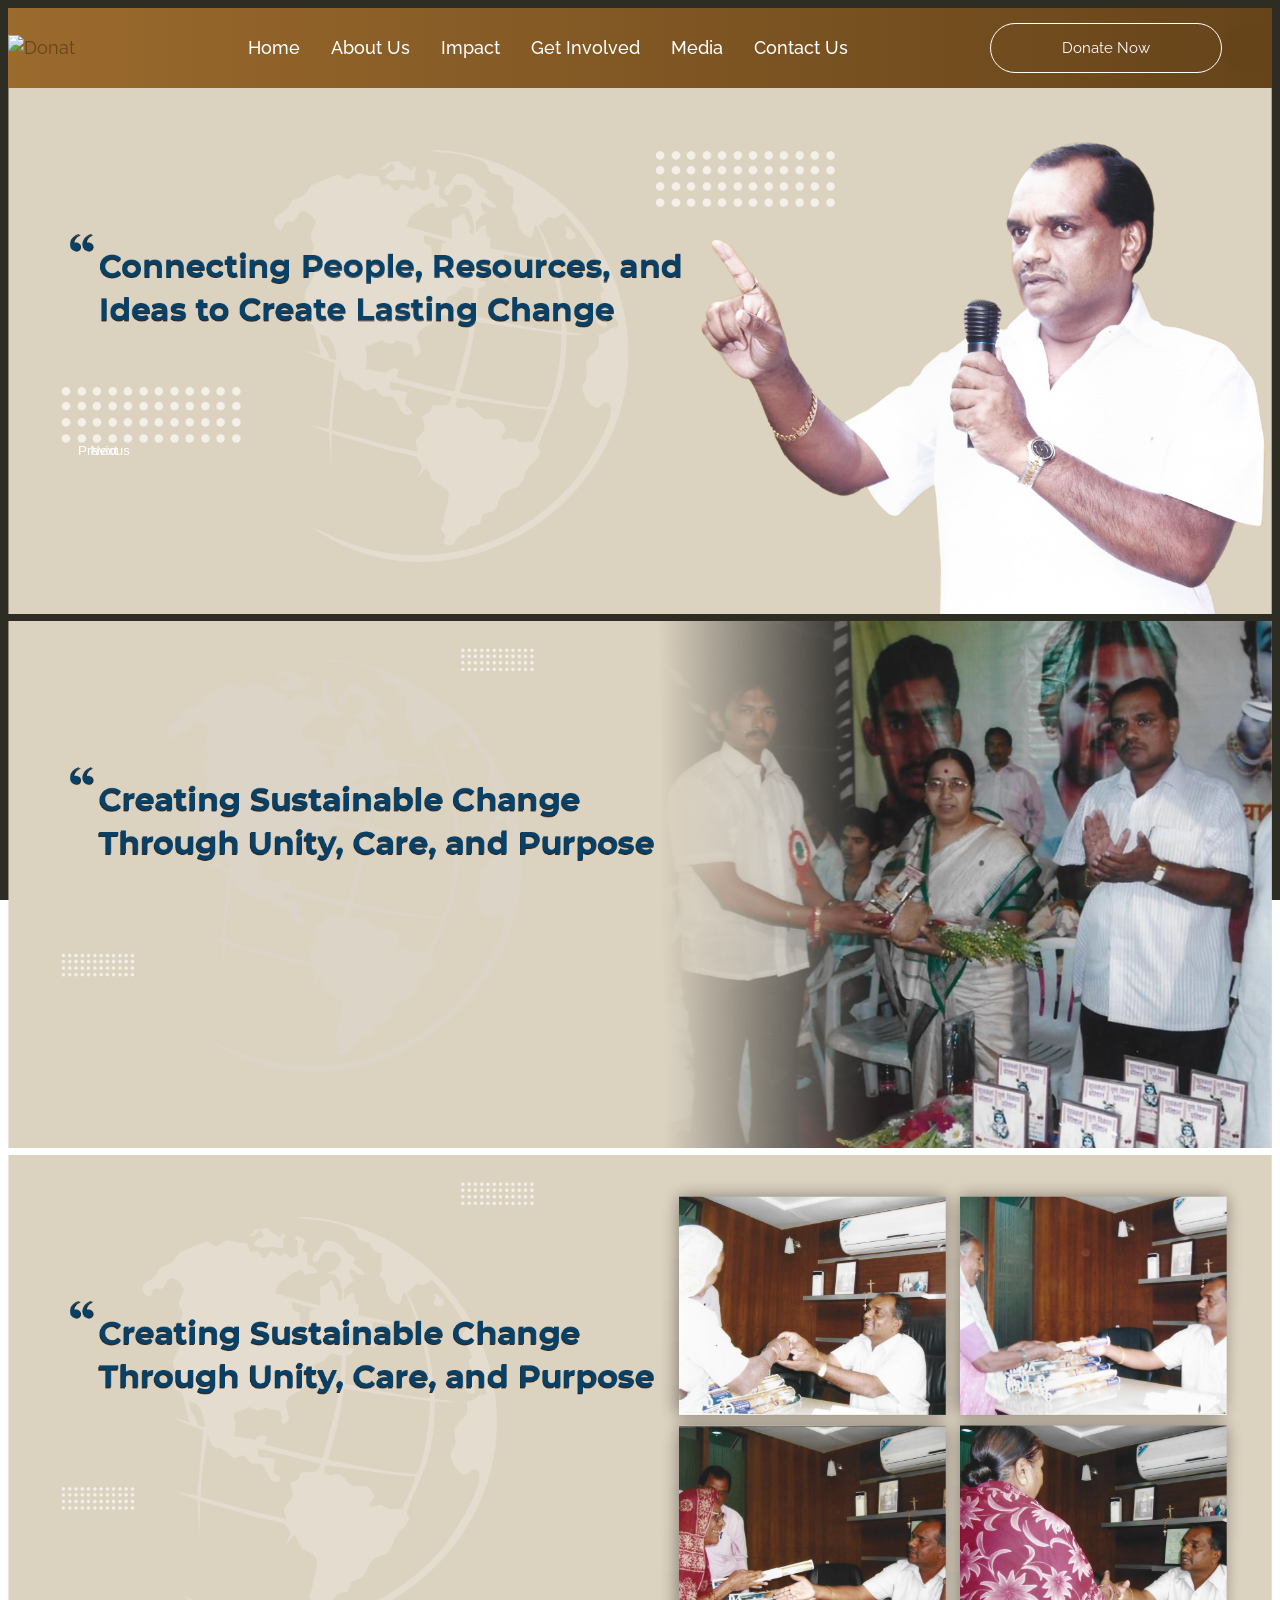
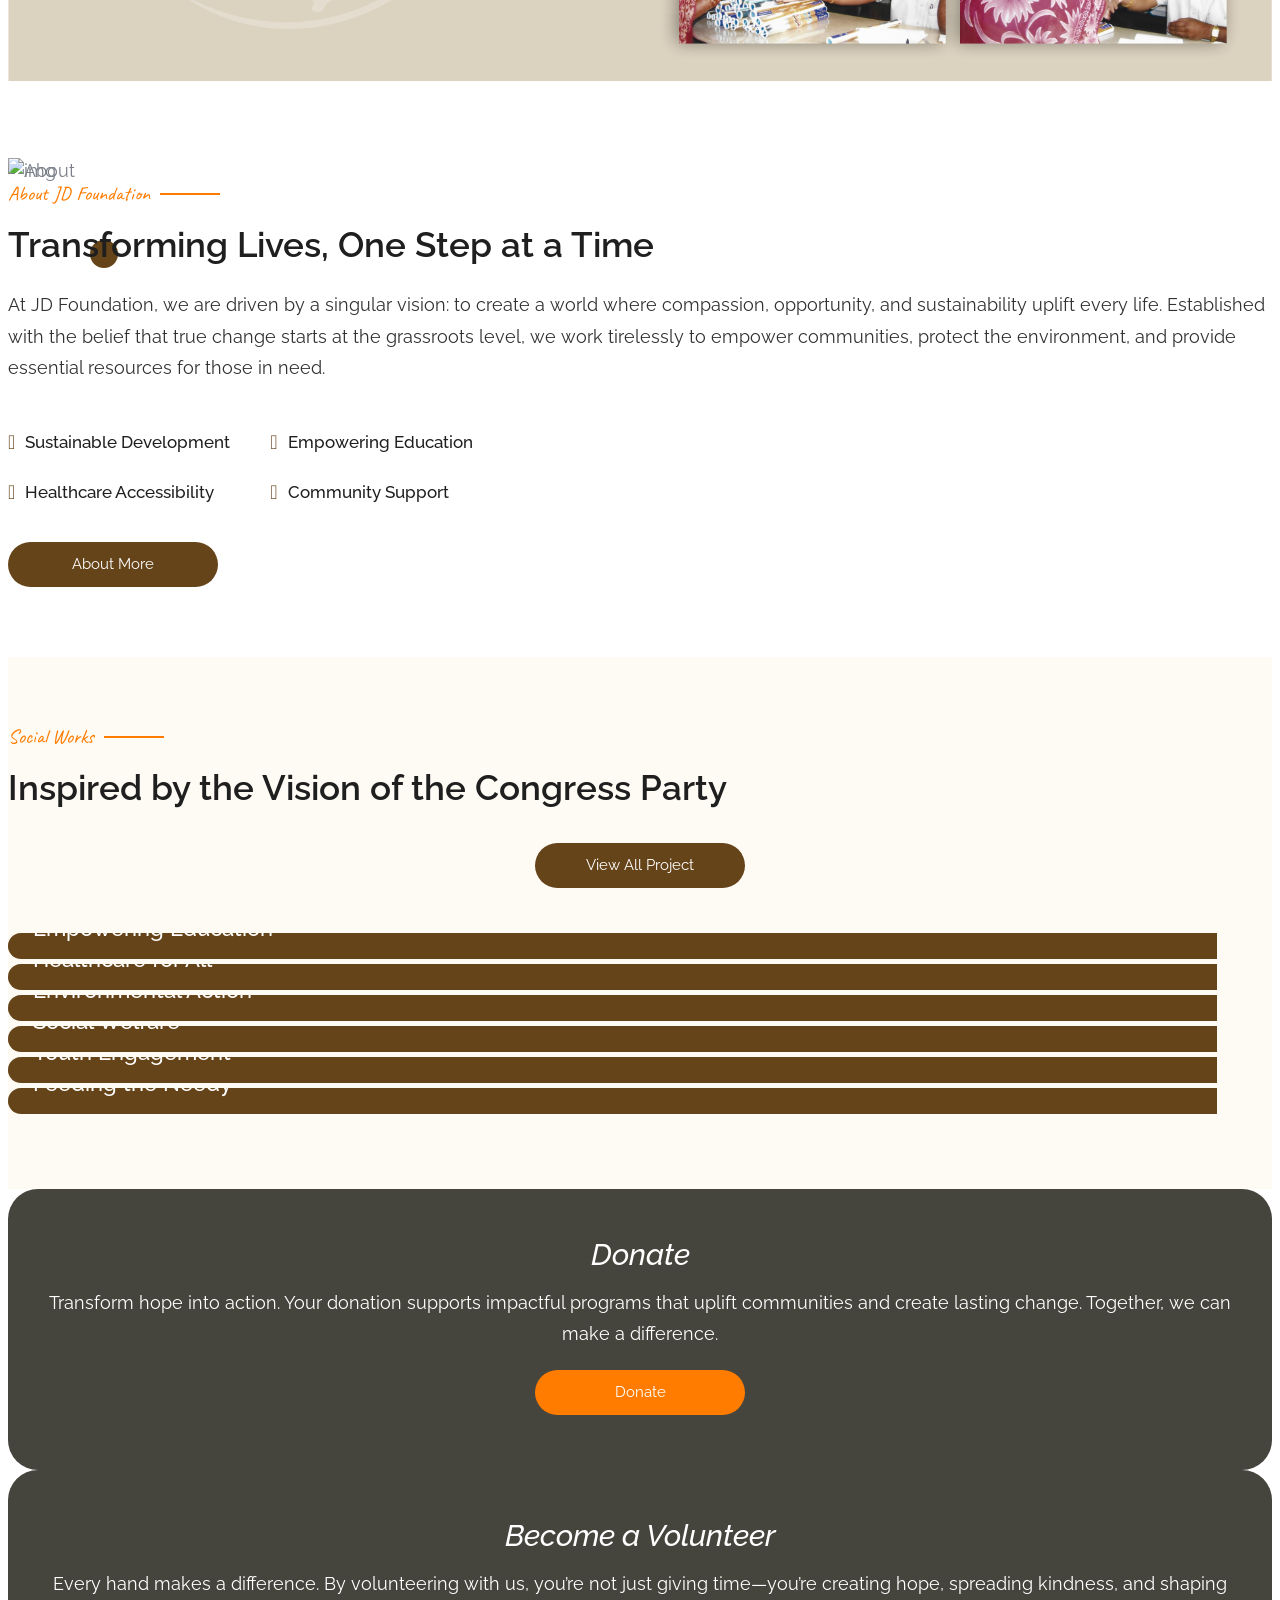
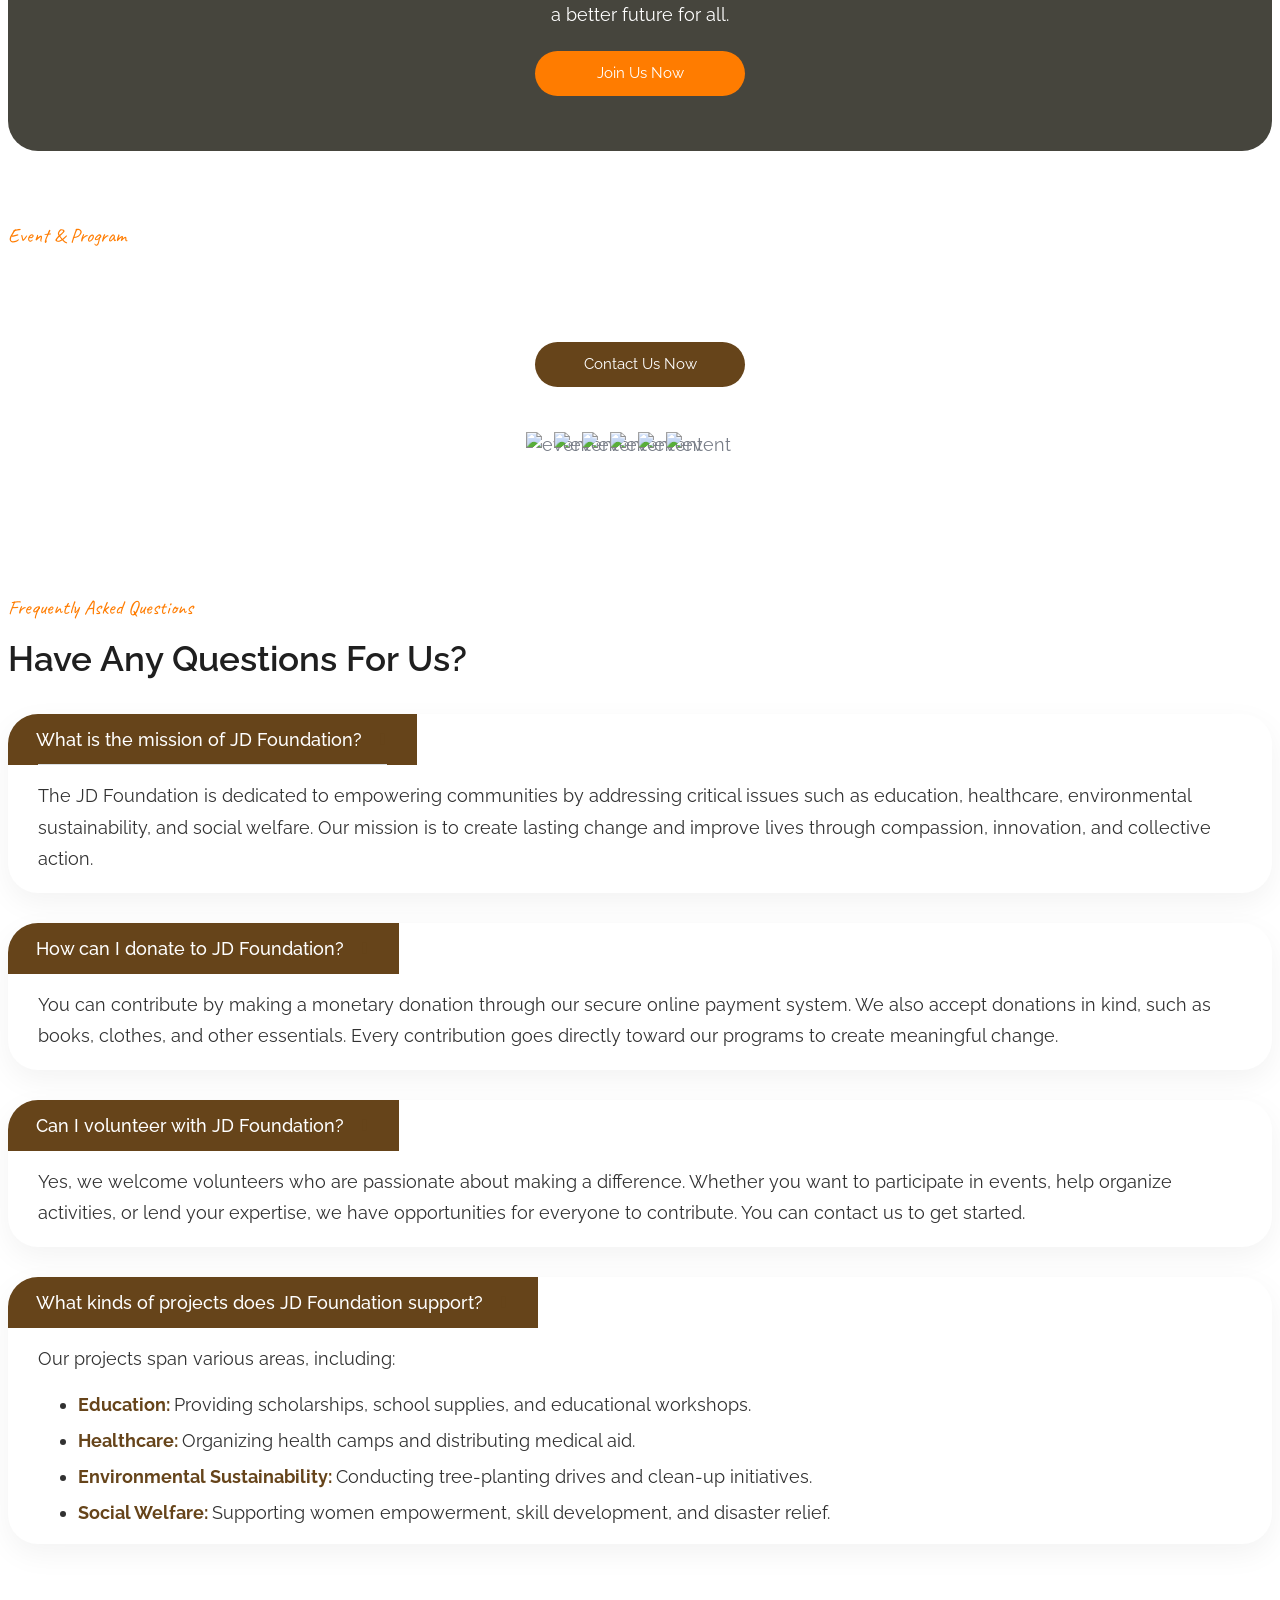
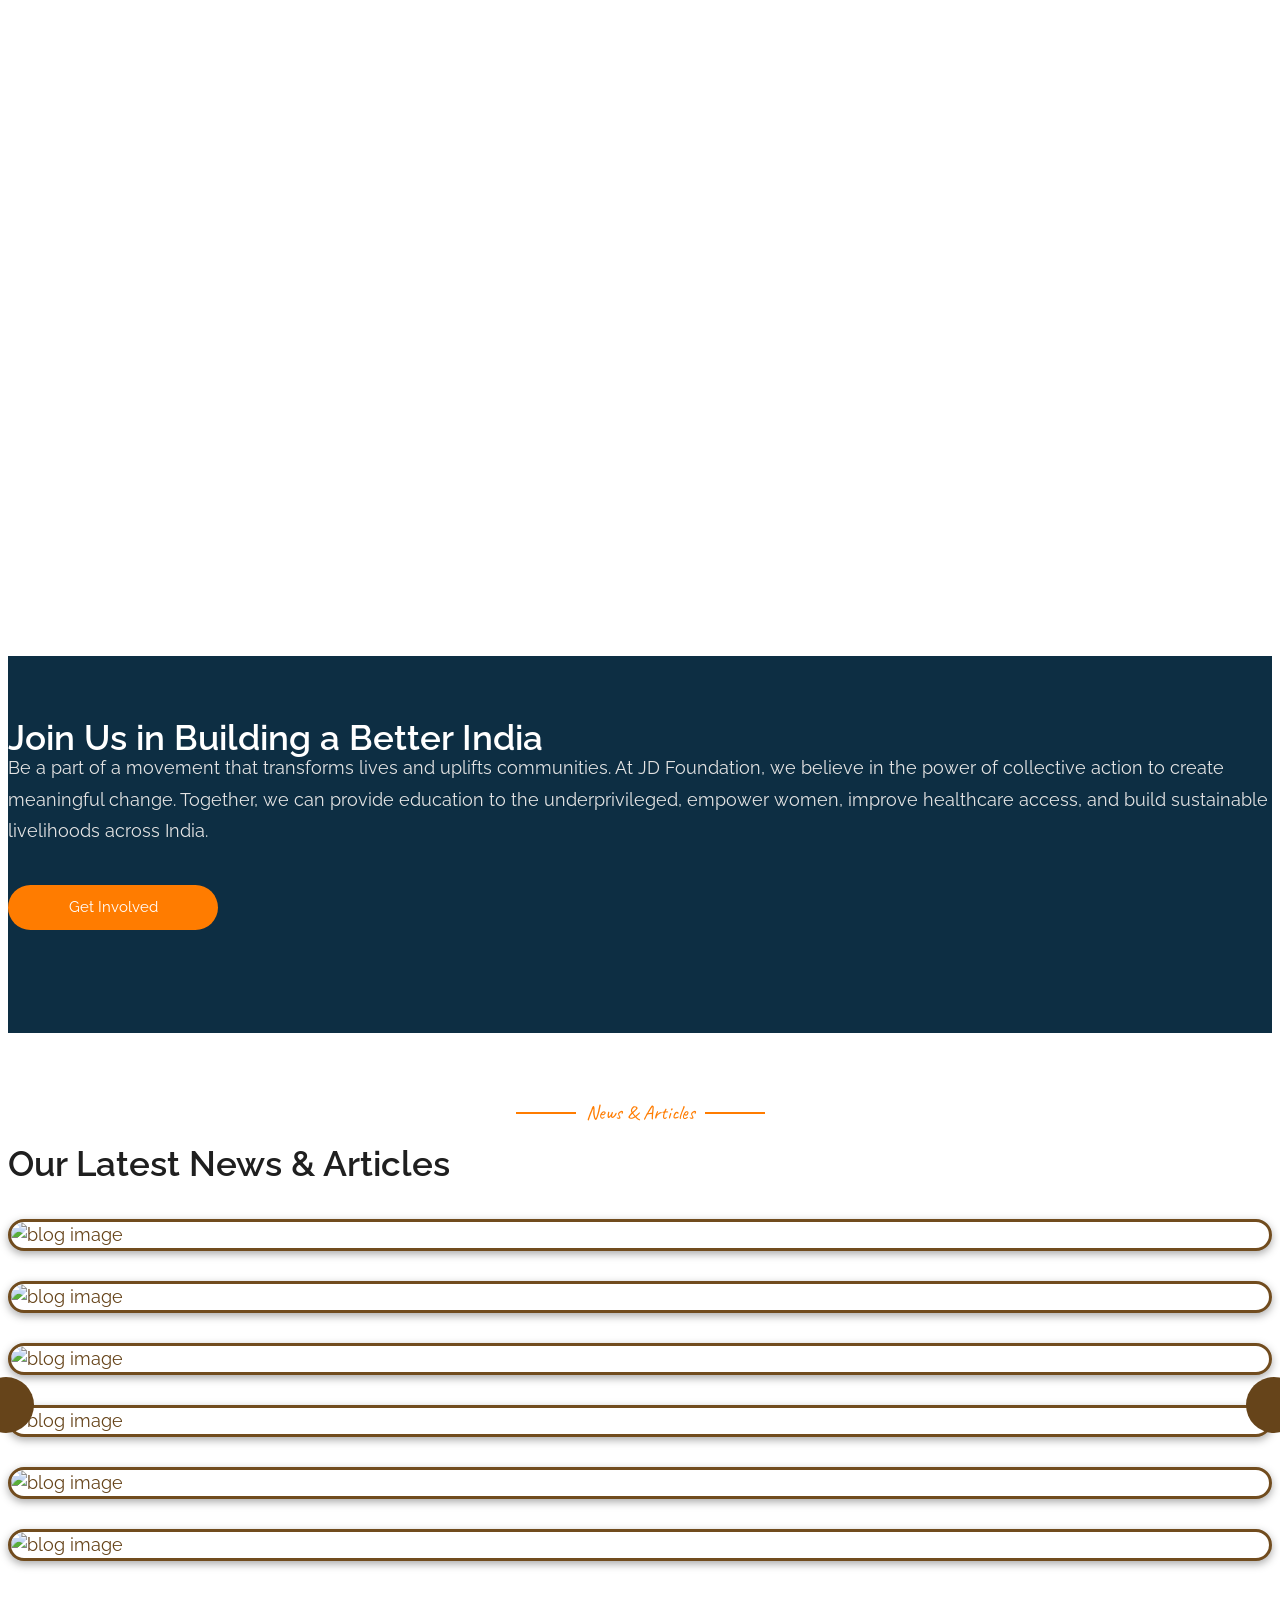
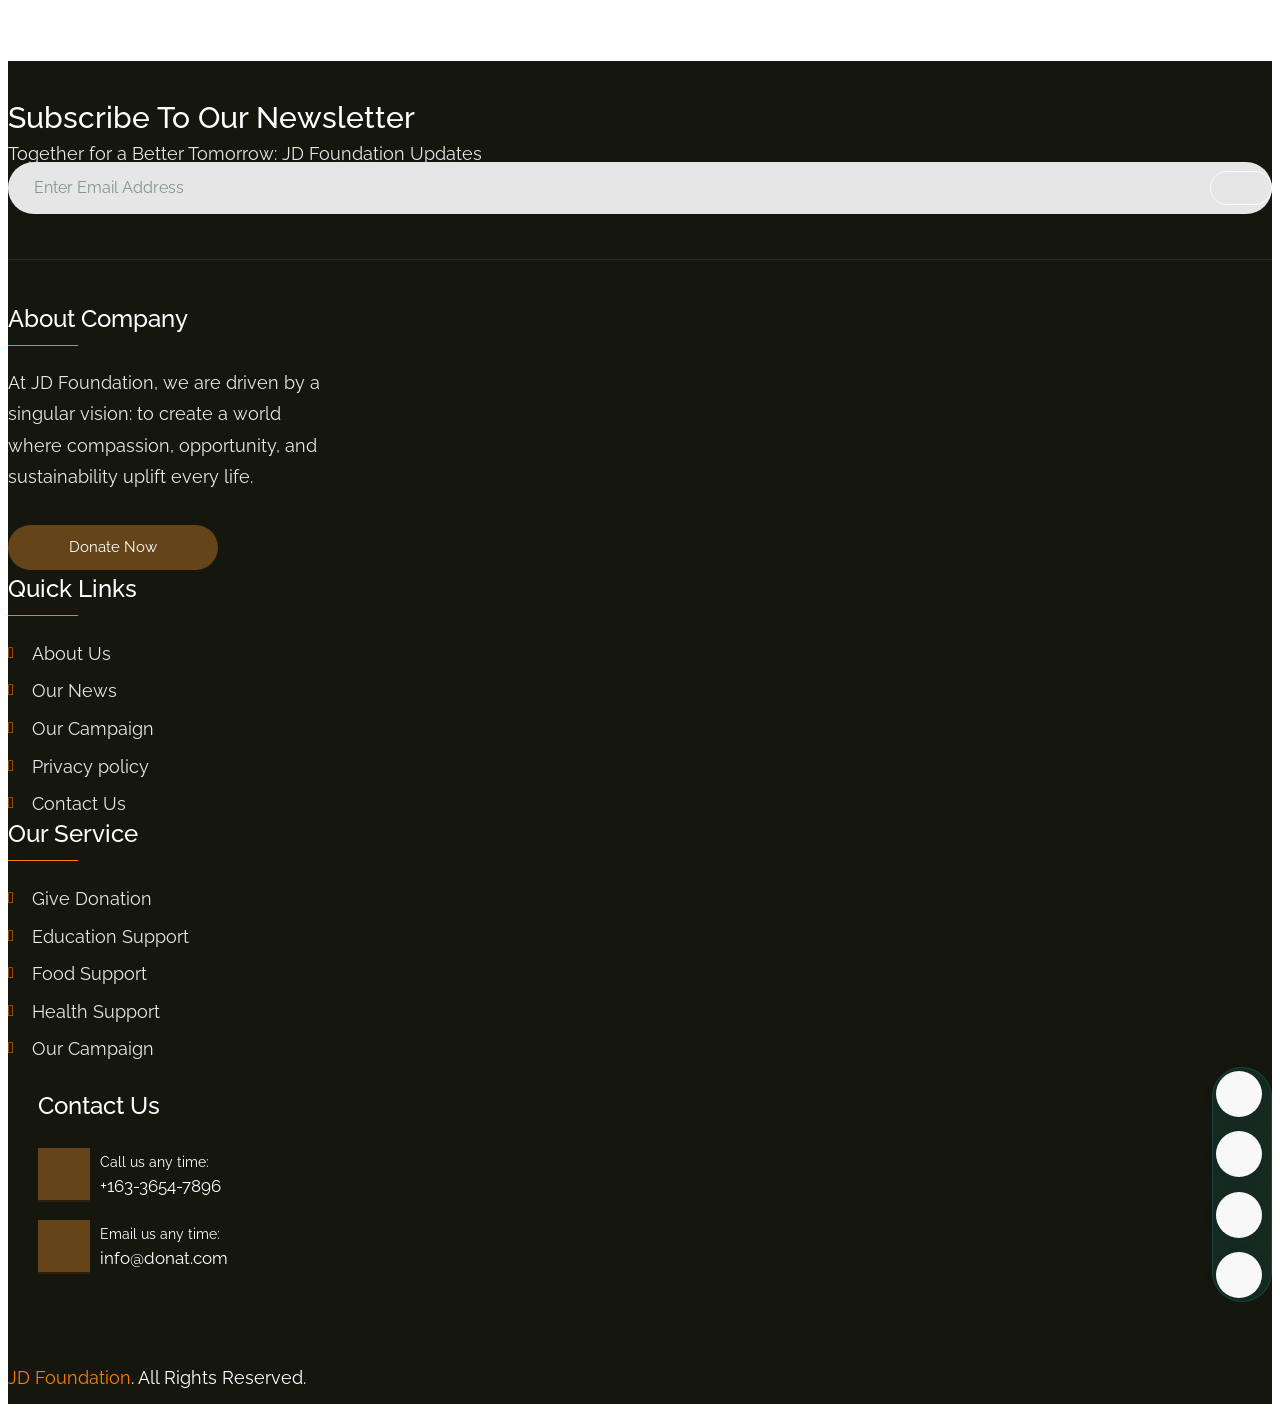
==== index.html @ 73e2aff0 "Add files via upload" ====
<!doctype html>
<html class="no-js" lang="zxx" dir="ltr">



<head>
    <meta name="google-site-verification" content="dNfcbdU3iuW1TZr_tULfPBhedZXTpeeLoDKEJ6lap-I" />
    <meta charset="utf-8">
    <meta http-equiv="X-UA-Compatible" content="IE=edge,chrome=1" />
    <meta name="format-detection" content="telephone=no" />
    <meta http-equiv='cache-control' content='no-cache' />
    <meta http-equiv='expires' content='0' />
    <meta http-equiv='pragma' content='no-cache' />

    <meta name="viewport" content="width=device-width, initial-scale=1" />

    <!--Page Specific Metadata-->
    <title>JD Foundation </title>
    <meta name="referrer" content="no-referrer-when-downgrade" />
    <meta name="description" content="" />
    <meta name="keywords" content="" />
    <meta name="robots" content="all" />
    <meta name="googlebot" content="index, follow, max-snippet:-1, max-image-preview:large, max-video-preview:-1" />
    <meta name="bingbot" content="index, follow, max-snippet:-1, max-image-preview:large, max-video-preview:-1" />
    <meta property="article:published_time" content="" />
    <meta property="article:modified_time" content=" " />
    <link rel="canonical" href="#" />

    <!--Open Graph Metadata-->
    <meta property="og:type" content="website" />
    <meta property="og:title" content="" />
    <meta property="og:description" content="" />
    <meta property="og:image" content="" />
    <meta property="og:site_name" content="" />
    <meta property="og:url" content="" />
    <meta property="article:publisher" content="" />
    <meta property="article:published_time" content="" />

    <!--Twitter Card Metadata-->
    <meta name="twitter:card" content="summary_large_image" />
    <meta name="twitter:url" content="" />
    <meta name="twitter:title" content="" />
    <meta name="twitter:description" content="" />
    <meta name="twitter:image:src" content="https://#" />
    <meta name="twitter:site" content="@#" />
    <meta name="twitter:creator" content="@#">

    <!-- Favicons - Place favicon.ico in the root directory -->
    <link rel="apple-touch-icon" sizes="57x57" href="assets/img/favicons/apple-icon-57x57.png">
    <link rel="apple-touch-icon" sizes="60x60" href="assets/img/favicons/apple-icon-60x60.png">
    <link rel="apple-touch-icon" sizes="72x72" href="assets/img/favicons/apple-icon-72x72.png">
    <link rel="apple-touch-icon" sizes="76x76" href="assets/img/favicons/apple-icon-76x76.png">
    <link rel="apple-touch-icon" sizes="114x114" href="assets/img/favicons/apple-icon-114x114.png">
    <link rel="apple-touch-icon" sizes="120x120" href="assets/img/favicons/apple-icon-120x120.png">
    <link rel="apple-touch-icon" sizes="144x144" href="assets/img/favicons/apple-icon-144x144.png">
    <link rel="apple-touch-icon" sizes="152x152" href="assets/img/favicons/apple-icon-152x152.png">
    <link rel="apple-touch-icon" sizes="180x180" href="assets/img/favicons/apple-icon-180x180.png">
    <link rel="icon" type="image/png" sizes="192x192" href="assets/img/favicons/android-icon-192x192.png">
    <link rel="icon" type="image/png" sizes="32x32" href="assets/img/favicons/favicon-32x32.png">
    <link rel="icon" type="image/png" sizes="96x96" href="assets/img/favicons/favicon-96x96.png">
    <link rel="icon" type="image/png" sizes="16x16" href="assets/img/favicons/favicon-16x16.png">
    <link rel="manifest" href="assets/img/favicons/manifest.json">
    <meta name="msapplication-TileColor" content="#ffffff">
    <meta name="msapplication-TileImage" content="assets/img/favicons/ms-icon-144x144.png">
    <meta name="theme-color" content="#ffffff">

    <!--==============================
	  Google Fonts
	============================== -->
    <link rel="preconnect" href="https://fonts.googleapis.com/">
    <link rel="preconnect" href="https://fonts.gstatic.com/" crossorigin>
    <link
        href="https://fonts.googleapis.com/css2?family=Caveat:wght@400..700&amp;family=Nunito+Sans:ital,opsz,wght@0,6..12,200..1000;1,6..12,200..1000&amp;family=Nunito:ital,wght@0,200..1000;1,200..1000&amp;display=swap"
        rel="stylesheet">

    <!--==============================
	    All CSS File
	============================== -->
    <!-- Bootstrap -->
    <link rel="stylesheet" href="assets/css/bootstrap.min.css">
    <!-- Fontawesome Icon -->
    <link rel="stylesheet" href="assets/css/fontawesome.min.css">
    <!-- Magnific Popup -->
    <link rel="stylesheet" href="assets/css/magnific-popup.min.css">
    <!-- Swiper Js -->
    <link rel="stylesheet" href="assets/css/swiper-bundle.min.css">
    <!-- Theme Custom CSS -->
    <link rel="stylesheet" href="assets/css/style.css">

</head>

<body data-bg-src="assets/img/bg/conbg.png">

    <!--[if lte IE 9]>
    	<p class="browserupgrade">You are using an <strong>outdated</strong> browser. Please <a href="https://browsehappy.com/">upgrade your browser</a> to improve your experience and security.</p>
  	<![endif]-->


    <!--********************************
   		Code Start From Here 
	******************************** -->

    <!--==============================
     Preloader
  ==============================-->

    <div class="sidemenu-wrapper sidemenu-cart ">
        <div class="sidemenu-content">
            <button class="closeButton sideMenuCls"><i class="far fa-times"></i></button>
            <div class="widget woocommerce widget_shopping_cart">
                <h3 class="widget_title">Shopping cart</h3>
                <div class="widget_shopping_cart_content">
                    <ul class="woocommerce-mini-cart cart_list product_list_widget ">
                        <li class="woocommerce-mini-cart-item mini_cart_item">
                            <a href="#" class="remove remove_from_cart_button"><i class="far fa-times"></i></a>
                            <a href="#"><img src="assets/img/product/product_thumb_1_1.png" alt="Cart Image">Books</a>
                            <span class="quantity">1 ×
                                <span class="woocommerce-Price-amount amount">
                                    <span class="woocommerce-Price-currencySymbol">$</span>940.00</span>
                            </span>
                        </li>
                        <li class="woocommerce-mini-cart-item mini_cart_item">
                            <a href="#" class="remove remove_from_cart_button"><i class="far fa-times"></i></a>
                            <a href="#"><img src="assets/img/product/product_thumb_1_2.png"
                                    alt="Cart Image">Medicine</a>
                            <span class="quantity">1 ×
                                <span class="woocommerce-Price-amount amount">
                                    <span class="woocommerce-Price-currencySymbol">$</span>899.00</span>
                            </span>
                        </li>
                        <li class="woocommerce-mini-cart-item mini_cart_item">
                            <a href="#" class="remove remove_from_cart_button"><i class="far fa-times"></i></a>
                            <a href="#"><img src="assets/img/product/product_thumb_1_3.png" alt="Cart Image">Dress</a>
                            <span class="quantity">1 ×
                                <span class="woocommerce-Price-amount amount">
                                    <span class="woocommerce-Price-currencySymbol">$</span>756.00</span>
                            </span>
                        </li>
                        <li class="woocommerce-mini-cart-item mini_cart_item">
                            <a href="#" class="remove remove_from_cart_button"><i class="far fa-times"></i></a>
                            <a href="#"><img src="assets/img/product/product_thumb_1_4.png" alt="Cart Image">Chair</a>
                            <span class="quantity">1 ×
                                <span class="woocommerce-Price-amount amount">
                                    <span class="woocommerce-Price-currencySymbol">$</span>723.00</span>
                            </span>
                        </li>
                        <li class="woocommerce-mini-cart-item mini_cart_item">
                            <a href="#" class="remove remove_from_cart_button"><i class="far fa-times"></i></a>
                            <a href="#"><img src="assets/img/product/product_thumb_1_5.png" alt="Cart Image">Cloths</a>
                            <span class="quantity">1 ×
                                <span class="woocommerce-Price-amount amount">
                                    <span class="woocommerce-Price-currencySymbol">$</span>1080.00</span>
                            </span>
                        </li>
                    </ul>
                    <p class="woocommerce-mini-cart__total total">
                        <strong>Subtotal:</strong>
                        <span class="woocommerce-Price-amount amount">
                            <span class="woocommerce-Price-currencySymbol">$</span>4398.00</span>
                    </p>
                    <p class="woocommerce-mini-cart__buttons buttons">
                        <a href="cart.html" class="th-btn wc-forward">View cart</a>
                        <a href="checkout.html" class="th-btn checkout wc-forward">Checkout</a>
                    </p>
                </div>
            </div>
        </div>
    </div>
    <div class="popup-search-box d-none d-lg-block">
        <button class="searchClose"><i class="far fa-times"></i></button>
        <form action="#">
            <input type="text" placeholder="What are you looking for?">
            <button type="submit"><i class="fal fa-search"></i></button>
        </form>
    </div><!--==============================
    Mobile Menu
  ============================== -->
    <div class="th-menu-wrapper">
        <div class="th-menu-area">
            <button class="th-menu-toggle"><i class="fal fa-times"></i></button>
            <div class="mobile-logo">
                <a href="index.html"><img src="assets/img/logo.png" alt="Donat"></a>
            </div>
            <div class="th-mobile-menu">
                <ul>
                    <li>
                        <a href="index.html">Home</a>

                    </li>
                    <li><a href="">About Us</a></li>
                    <li>
                        <a href="#">Impact</a>

                    </li>
                    <li>
                        <a href="#">Get Involved</a>

                    </li>
                    <li>
                        <a href="#">Media</a>

                    </li>

                    <li>
                        <a href="">Contact Us</a>
                    </li>
                </ul>
            </div>
        </div>
    </div>
    <div class="color-scheme-wrap active">
        <button class="switchIcon"><i class="fa-solid fa-palette"></i></button>
        <h3 class="color-scheme-wrap-title text-center">Color Switcher</h3>
        <h4 class="color-scheme-wrap-subtitle text-center">Theme Color</h4>
        <div class="color-switch-btns">
            <button data-color="#66441a"><i class="fa-solid fa-droplet"></i></button>
            <button data-color="#f34e3a"><i class="fa-solid fa-droplet"></i></button>
            <button data-color="#FF4857"><i class="fa-solid fa-droplet"></i></button>
            <button data-color="#3843C1"><i class="fa-solid fa-droplet"></i></button>
            <button data-color="#FF7E02"><i class="fa-solid fa-droplet"></i></button>
        </div>
        <h4 class="color-scheme-wrap-subtitle mt-20 text-center">Secondary Color</h4>
        <div class="secondary-color-switch-btns">
            <button data-secondary-color="#ff7c00"><i class="fa-solid fa-droplet"></i></button>
            <button data-secondary-color="#F41E1E"><i class="fa-solid fa-droplet"></i></button>
            <button data-secondary-color="#f34e3a"><i class="fa-solid fa-droplet"></i></button>
            <button data-secondary-color="#FF4857"><i class="fa-solid fa-droplet"></i></button>
            <button data-secondary-color="#3843C1"><i class="fa-solid fa-droplet"></i></button>
        </div>
    </div><!--==============================
Header Area
==============================-->
    <header class="th-header header-layout2">
        <div class="sticky-wrapper">
            <!-- Main Menu Area -->
            <div class="container">
                <div class="menu-area">
                    <div class="header-logo">
                        <a href="index.html"><img src="assets/img/logo.png" alt="Donat"></a>
                    </div>
                    <div class="menu-area-wrap">
                        <nav class="main-menu d-none d-lg-block">
                            <ul>
                                <li>
                                    <a href="index.html">Home</a>

                                </li>
                                <li><a href="">About Us</a></li>
                                <li>
                                    <a href="#">Impact</a>

                                </li>
                                <li>
                                    <a href="#">Get Involved</a>

                                </li>
                                <li>
                                    <a href="#">Media</a>

                                </li>

                                <li>
                                    <a href="">Contact Us</a>
                                </li>
                            </ul>
                        </nav>

                    </div>
                    <div class="header-button">

                        <a href="contact.html" class="th-btn style3 d-xl-block d-none"><i class="fas fa-heart me-2"></i>
                            Donate Now</a>
                        <button type="button" class="icon-btn th-menu-toggle d-lg-none"><i
                                class="far fa-bars"></i></button>
                    </div>
                </div>
            </div>
        </div>
    </header>



    <!-- Bnner Section -->
    <section class="banner-section wow fadeIn">



      





        <div id="carouselExampleControls" class="carousel slide" data-bs-ride="carousel" data-bs-interval="3000">
            <div class="carousel-inner">
                <div class="carousel-item active">
                    <img loading="lazy" src="assets/img/banner/b7.png" class="d-block w-100" alt="...">
                </div>
                <div class="carousel-item">
                    <img loading="lazy" src="assets/img/banner/b8.png" class="d-block w-100" alt="...">
                </div>
                <div class="carousel-item">
                    <img loading="lazy" src="assets/img/banner/b9.png" class="d-block w-100" alt="...">
                </div>
            </div>
            <button class="carousel-control-prev" type="button" data-bs-target="#carouselExampleControls" data-bs-slide="prev">
              <span class="carousel-control-prev-icon" aria-hidden="true"></span>
              <span class="visually-hidden">Previous</span>
            </button>
            <button class="carousel-control-next" type="button" data-bs-target="#carouselExampleControls" data-bs-slide="next">
              <span class="carousel-control-next-icon" aria-hidden="true"></span>
              <span class="visually-hidden">Next</span>
            </button>
          </div>

    </section>

    <div class="overflow-hidden space pb-3 pt-3" id="about-sec">
        <div class="shape-mockup about-bg-shape1-1 jump-reverse" data-top="10%" data-right="5%">
            <img src="assets/img/shape/heart-shape1.png" alt="shape">
        </div>
        <div class="container">
            <div class="row gy-4 align-items-center">
                <div class="col-xl-7">
                    <div class="img-box1">
                        <div class="img1" data-mask-src="assets/img/normal/about_1_1-mask.png">
                            <img src="assets/img/normal/about_1_1.png" alt="About">
                        </div>
                        <div class="about-shape1-1 jump">
                            <img src="assets/img/shape/about_shape1_1.png" alt="img">
                        </div>
                    </div>
                </div>
                <div class="col-xl-5">
                    <div class="about-wrap1">
                        <div class="title-area mb-30">
                            <span class="sub-title before-none">About JD Foundation</span>
                            <h2 class="sec-title">Transforming Lives, One Step at a Time</h2>
                            <p class="">At JD Foundation, we are driven by a singular vision: to create a world where
                                compassion, opportunity, and sustainability uplift every life. Established with the
                                belief that true change starts at the grassroots level, we work tirelessly to empower
                                communities, protect the environment, and provide essential resources for those in need.
                            </p>
                            <!-- <p>9016529298</p> -->
                        </div>
                        <div class="checklist style2 list-two-column">
                            <ul>
                                <li>Sustainable Development</li>
                                <li data-theme-color="var(--theme-color2)">Empowering Education</li>
                                <li data-theme-color="#FF5528">Healthcare Accessibility</li>
                                <li data-theme-color="#122F2A">Community Support</li>
                            </ul>
                        </div>
                        <div class="btn-wrap mt-40">
                            <a href="about.html" class="th-btn">About More<i class="fas fa-arrow-up-right ms-2"></i></a>
                        </div>
                    </div>
                </div>

            </div>
        </div>
    </div>







    <section class="overflow-hidden">
        <div class="project-wrap1 space th-radius overflow-hidden pb-3 pt-5" 
            data-overlay="gray" data-opacity="5">
            <div class="shape-mockup project-bg-shape1-1" data-top="0" data-right="0">
                <img src="assets/img/shape/project-shape1-1.png" alt="img">
            </div>
            <div class="container">
                <div class="row justify-content-md-between align-items-center">
                    <div class="col-lg-8 ">
                        <div class="title-area">
                            <span class="sub-title before-none">Social Works</span>
                            <h2 class="sec-title"> Inspired by the Vision of the Congress Party</h2>
                        </div>
                    </div>
                    <div class="col-auto">
                        <div class="sec-btn">
                            <a href="contact.html" class="th-btn">View All Project<i
                                    class="fas fa-arrow-up-right ms-2"></i></a>
                        </div>
                    </div>
                </div>

                <div class="row">
                    <!-- Single Item -->
                    <div class=" col-lg-4 col-md-6 mb-5">
                        <div class="project-card">
                            <div class="project-img">
                                <img src="assets/img/profession/empowering-education.png" alt="project image">
                            </div>
                            <div class="project-content">
                                <div class="project-card-bg-shape"
                                    data-mask-src="assets/img/shape/project-card-bg-shape1-1.png"></div>
                                <h3 class="project-title"><a href="project-details.html">Empowering Education</a></h3>

                            </div>
                        </div>
                    </div>

                    <div class=" col-lg-4 col-md-6 mb-5">
                        <div class="project-card">
                            <div class="project-img">
                                <img src="assets/img/profession/healthcare.jpg" alt="project image">
                            </div>
                            <div class="project-content">
                                <div class="project-card-bg-shape"
                                    data-mask-src="assets/img/shape/project-card-bg-shape1-1.png"></div>
                                <h3 class="project-title"><a href="project-details.html">
                                        Healthcare for All</a></h3>

                            </div>
                        </div>
                    </div>

                    <div class=" col-lg-4 col-md-6 mb-5">
                        <div class="project-card">
                            <div class="project-img">
                                <img src="assets/img/profession/environmental.jpg" alt="project image">
                            </div>
                            <div class="project-content">
                                <div class="project-card-bg-shape"
                                    data-mask-src="assets/img/shape/project-card-bg-shape1-1.png"></div>
                                <h3 class="project-title"><a href="project-details.html">Environmental Action</a></h3>

                            </div>
                        </div>
                    </div>
                    <div class=" col-lg-4 col-md-6 mb-5">
                        <div class="project-card">
                            <div class="project-img">
                                <img src="assets/img/profession/social-welfare.jpg" alt="project image">
                            </div>
                            <div class="project-content">
                                <div class="project-card-bg-shape"
                                    data-mask-src="assets/img/shape/project-card-bg-shape1-1.png"></div>
                                <h3 class="project-title"><a href="project-details.html">
                                        Social Welfare</a></h3>

                            </div>
                        </div>
                    </div>
                    <div class=" col-lg-4 col-md-6 mb-5">
                        <div class="project-card">
                            <div class="project-img">
                                <img src="assets/img/profession/youth-engagement.jpg" alt="project image">
                            </div>
                            <div class="project-content">
                                <div class="project-card-bg-shape"
                                    data-mask-src="assets/img/shape/project-card-bg-shape1-1.png"></div>
                                <h3 class="project-title"><a href="project-details.html">
                                        Youth Engagement</a></h3>

                            </div>
                        </div>
                    </div>
                    <div class=" col-lg-4 col-md-6 mb-5">
                        <div class="project-card">
                            <div class="project-img">
                                <img src="assets/img/profession/food-need.jpg" alt="project image">
                            </div>
                            <div class="project-content">
                                <div class="project-card-bg-shape"
                                    data-mask-src="assets/img/shape/project-card-bg-shape1-1.png"></div>
                                <h3 class="project-title"><a href="project-details.html">

                                        Feeding the Needy</a></h3>

                            </div>
                        </div>
                    </div>

                </div>

            </div>
        </div>
    </section>
    <div class="cta-area-1 mb-5">
        <div class="container z-index-common " data-pos-for="#donation-sec">
            <div class="row gy-4">
                <div class="col-lg-6">
                    <div class="cta-card" data-bg-src="assets/img/bg/cta-bg1-1.jpg">
                        <div class="shape-mockup cta-card-bg-shape" data-bottom="0" data-right="0"
                            data-mask-src="assets/img/shape/cta_shape1_1.png">
                            <img src="assets/img/shape/cta_shape1_1.png" alt="img">
                        </div>
                        <h3 class="box-title">Donate</h3>
                        <p class="box-text">Transform hope into action. Your donation supports impactful programs that
                            uplift communities and create lasting change. Together, we can make a difference.</p>
                        <a href="contact.html" class="th-btn style5">Donate <i
                                class="fas fa-arrow-up-right ms-2"></i></a>
                    </div>
                </div>
                <div class="col-lg-6">
                    <div class="cta-card style2" data-bg-src="assets/img/bg/cta-bg1-2.jpg">
                        <div class="shape-mockup cta-card-bg-shape" data-bottom="0" data-left="0"
                            data-mask-src="assets/img/shape/cta_shape1_1.png">
                            <img src="assets/img/shape/cta_shape1_1.png" alt="img">
                        </div>
                        <h3 class="box-title">Become a Volunteer</h3>
                        <p class="box-text">Every hand makes a difference. By volunteering with us, you’re not just giving time—you’re creating hope, spreading kindness, and shaping a better future for all.</p>
                        <a href="contact.html" class="th-btn style5">Join Us Now <i
                                class="fas fa-arrow-up-right ms-2"></i></a>
                    </div>
                </div>
            </div>
        </div>
    </div>
    <section class="space overflow-hidden eventssec" data-bg-src="assets/img/bg/event-bg1-1.png">
        <div class="shape-mockup event-bg-shape1-1 movingX d-lg-block d-none" data-top="0" data-right="0">
            <div class="color-masking2">
                <div class="masking-src" data-mask-src="assets/img/shape/event_bg_shape1_1.png"></div>
                <img src="assets/img/shape/event_bg_shape1_1.png" alt="img">
            </div>
        </div>
        <div class="container">
            <div class="row justify-content-between align-items-center">
                <div class="col-lg-8">
                    <div class="title-area">
                        <span class="sub-title before-none after-none">Event & Program</span>
                        <h2 class="sec-title text-white">Shaping a Sustainable Future</h2>
                    </div>
                </div>
                <div class="col-auto">
                    <div class="sec-btn">
                        <a class="th-btn" href="contact.html">Contact Us Now <i
                                class="fas fa-arrow-up-right ms-2"></i></a>
                    </div>
                </div>
            </div>
            <div class="event-card-wrap">
                <div class="event-card">
                    <div class="event-card_img" data-mask-src="assets/img/event/event_card1_1-mask.png">
                        <img src="assets/img/gallery/1.jpg" alt="event">
                    </div>
                    <div class="event-card-hover-wrap">
                        <div class="event-card-hover_img" data-mask-src="assets/img/event/event_card1_2-mask.png">
                            <img src="assets/img/gallery/1.jpg" alt="event">

                        </div>
              
                    </div>
                </div>

                <div class="event-card">
                    <div class="event-card_img" data-mask-src="assets/img/event/event_card1_1-mask.png">
                        <img src="assets/img/gallery/2.jpg" alt="event">
                    </div>
                    <div class="event-card-hover-wrap">
                        <div class="event-card-hover_img" data-mask-src="assets/img/event/event_card1_2-mask.png">
                            <img src="assets/img/gallery/2.jpg" alt="event">

                        </div>
                      
                    </div>
                </div>
                <div class="event-card">
                    <div class="event-card_img" data-mask-src="assets/img/event/event_card1_1-mask.png">
                        <img src="assets/img/gallery/3.jpg" alt="event">
                    </div>
                    <div class="event-card-hover-wrap">
                        <div class="event-card-hover_img" data-mask-src="assets/img/event/event_card1_2-mask.png">
                            <img src="assets/img/gallery/3.jpg" alt="event">

                        </div>
                  
                    </div>
                </div>
                <div class="event-card">
                    <div class="event-card_img" data-mask-src="assets/img/event/event_card1_1-mask.png">
                        <img src="assets/img/gallery/4.jpg" alt="event">
                    </div>
                    <div class="event-card-hover-wrap">
                        <div class="event-card-hover_img" data-mask-src="assets/img/event/event_card1_2-mask.png">
                            <img src="assets/img/gallery/4.jpg" alt="event">

                        </div>
                    
                    </div>
                </div>
                <div class="event-card">
                    <div class="event-card_img" data-mask-src="assets/img/event/event_card1_1-mask.png">
                        <img src="assets/img/gallery/5.jpg" alt="event">
                    </div>
                    <div class="event-card-hover-wrap">
                        <div class="event-card-hover_img" data-mask-src="assets/img/event/event_card1_2-mask.png">
                            <img src="assets/img/gallery/5.jpg" alt="event">

                        </div>
                
                    </div>
                </div>
                <div class="event-card">
                    <div class="event-card_img" data-mask-src="assets/img/event/event_card1_1-mask.png">
                        <img src="assets/img/gallery/6.jpg" alt="event">
                    </div>
                    <div class="event-card-hover-wrap">
                        <div class="event-card-hover_img" data-mask-src="assets/img/event/event_card1_2-mask.png">
                            <img src="assets/img/gallery/6.jpg" alt="event">

                        </div>
             
                    </div>
                </div>

            </div>
        </div>
    </section>
  


    <div class="space overflow-hidden faq-area-2"  >

        <div class="container">
            <div class="row gy-60 gx-60">
                <div class="col-xl-7">
                    <div class="faq-wrap2">
                        <div class="title-area">
                            <span class="sub-title after-none before-none">
                                Frequently Asked Questions</span>
                            <h2 class="sec-title">Have Any Questions For Us?</h2>
                        </div>
                        <div class="accordion" id="faqAccordion">


                            <div class="accordion-card style2">
                                <div class="accordion-header" id="collapse-item-1">
                                    <button class="accordion-button " type="button" data-bs-toggle="collapse"
                                        data-bs-target="#collapse-1" aria-expanded="true"
                                        aria-controls="collapse-1">What is the mission of JD Foundation?</button>
                                </div>
                                <div id="collapse-1" class="accordion-collapse collapse show"
                                    aria-labelledby="collapse-item-1" data-bs-parent="#faqAccordion">
                                    <div class="accordion-body">
                                        <p class="faq-text">The JD Foundation is dedicated to empowering communities by
                                            addressing critical
                                            issues such as education, healthcare, environmental sustainability, and
                                            social
                                            welfare. Our mission is to create lasting change and improve lives through
                                            compassion, innovation, and collective action.</p>
                                    </div>
                                </div>
                            </div>


                            <div class="accordion-card style2">
                                <div class="accordion-header" id="collapse-item-2">
                                    <button class="accordion-button collapsed" type="button" data-bs-toggle="collapse"
                                        data-bs-target="#collapse-2" aria-expanded="false"
                                        aria-controls="collapse-2">How can I donate to JD Foundation?</button>
                                </div>
                                <div id="collapse-2" class="accordion-collapse collapse "
                                    aria-labelledby="collapse-item-2" data-bs-parent="#faqAccordion">
                                    <div class="accordion-body">
                                        <p class="faq-text">You can contribute by making a monetary donation through our
                                            secure online
                                            payment system. We also accept donations in kind, such as books, clothes,
                                            and
                                            other essentials. Every contribution goes directly toward our programs to
                                            create
                                            meaningful change.</p>
                                    </div>
                                </div>
                            </div>


                            <div class="accordion-card style2">
                                <div class="accordion-header" id="collapse-item-3">
                                    <button class="accordion-button collapsed" type="button" data-bs-toggle="collapse"
                                        data-bs-target="#collapse-3" aria-expanded="false"
                                        aria-controls="collapse-3">Can I volunteer with JD Foundation?</button>
                                </div>
                                <div id="collapse-3" class="accordion-collapse collapse "
                                    aria-labelledby="collapse-item-3" data-bs-parent="#faqAccordion">
                                    <div class="accordion-body">
                                        <p class="faq-text">Yes, we welcome volunteers who are passionate about making a
                                            difference. Whether
                                            you want to participate in events, help organize activities, or lend your
                                            expertise, we have opportunities for everyone to contribute. You can contact
                                            us
                                            to get started.</p>
                                    </div>
                                </div>
                            </div>

                            <div class="accordion-card style2">
                                <div class="accordion-header" id="collapse-item-4">
                                    <button class="accordion-button collapsed" type="button" data-bs-toggle="collapse"
                                        data-bs-target="#collapse-4" aria-expanded="false"
                                        aria-controls="collapse-4">What kinds of projects does JD Foundation
                                        support?</button>
                                </div>
                                <div id="collapse-4" class="accordion-collapse collapse "
                                    aria-labelledby="collapse-item-4" data-bs-parent="#faqAccordion">
                                    <div class="accordion-body">
                                        <p class="faq-text">Our projects span various areas, including:


                                        <ul>
                                            <li><b> Education: </b> Providing scholarships, school supplies, and
                                                educational
                                                workshops.</li>
                                            <li><b> Healthcare: </b> Organizing health camps and distributing medical
                                                aid.
                                            </li>
                                            <li><b> Environmental Sustainability: </b> Conducting tree-planting drives
                                                and
                                                clean-up
                                                initiatives.</li>
                                            <li><b> Social Welfare: </b> Supporting women empowerment, skill
                                                development,
                                                and disaster
                                                relief.</li>
                                        </ul>
                                        </p>
                                    </div>
                                </div>
                            </div>


                        </div>
                    </div>
                </div>
                <div class="col-xl-5">
                    <div class="faq-img-box2">
                        <div class="img1">
                            <img src="assets/img/normal/faq_2_1.png" alt="img">
                        </div>
                        <div class="faq-img-shape">
                            <img src="assets/img/shape/faq-shape2-1.png" alt="img">
                        </div>
                    </div>
                </div>
            </div>
        </div>
    </div>



 

    <!--==============================
Faq Area
==============================-->


<section class="cta-area-2 space overflow-hidden bg-theme-dark" id="contact-sec" style="background-image: url(assets/img/bg/congress.jpg);">
    <div class="cta-bg-shape2-1 shape-mockup jump d-lg-block d-none" data-top="-22%" data-left="2%"><img
            src="assets/img/shape/cta_shape2_1.png" alt="img"></div>
    <div class="cta-bg-shape2-2 shape-mockup jump-reverse d-lg-block d-none" data-top="-12%" data-right="-5%"><img
            src="assets/img/shape/cta_shape2_2.png" alt="img"></div>

    <div class="container">
        <div class="row justify-content-center">
            <div class="col-lg-7">
                <div class="title-area text-center mb-0">
                    <h2 class="sec-title text-white mb-3">Join Us in Building a Better India</h2>

                    <p>Be a part of a movement that transforms lives and uplifts communities. At JD Foundation, we believe in the power of collective action to create meaningful change. Together, we can provide education to the underprivileged, empower women, improve healthcare access, and build sustainable livelihoods across India.</p>
                    <a href="contact.html" class="th-btn style5 mt-20">Get Involved <i
                            class="fas fa-arrow-up-right ms-2"></i></a>
                </div>
            </div>
        </div>
    </div>
</section>
    <!--==============================
Blog Area  
==============================-->
    <section class="space" id="blog-sec"  >
        <div class="container">
            <div class="title-area text-center">
                <span class="sub-title">News & Articles</span>
                <h2 class="sec-title">Our Latest News & Articles</h2>
            </div>
            <div class="slider-area">
                <div class="swiper th-slider has-shadow" id="blogSlider1"
                    data-slider-options='{"breakpoints":{"0":{"slidesPerView":1},"576":{"slidesPerView":"1"},"768":{"slidesPerView":"2"},"992":{"slidesPerView":"2"},"1200":{"slidesPerView":"3"}}, "autoHeight": "true"}'>
                    <div class="swiper-wrapper">
                        <div class="swiper-slide">
                            <div class="blog-card">
                                <div class="blog-img">
                                    <a href="">
                                        <div class="blog-img-shape1"
                                            data-mask-src="assets/img/blog/blog-card-bg-shape1-2.png"></div>
                                        <img src="assets/img/news/1.jpg" alt="blog image">
                                    </a>
                                </div>

                            </div>


                        </div>
                        <div class="swiper-slide">
                            <div class="blog-card">
                                <div class="blog-img">
                                    <a href="">
                                        <div class="blog-img-shape1"
                                            data-mask-src="assets/img/blog/blog-card-bg-shape1-2.png"></div>
                                        <img src="assets/img/news/2.jpg" alt="blog image">
                                    </a>
                                </div>

                            </div>


                        </div>
                        <div class="swiper-slide">
                            <div class="blog-card">
                                <div class="blog-img">
                                    <a href="">
                                        <div class="blog-img-shape1"
                                            data-mask-src="assets/img/blog/blog-card-bg-shape1-2.png"></div>
                                        <img src="assets/img/news/3.jpg" alt="blog image">
                                    </a>
                                </div>

                            </div>


                        </div>
                        <div class="swiper-slide">
                            <div class="blog-card">
                                <div class="blog-img">
                                    <a href="">
                                        <div class="blog-img-shape1"
                                            data-mask-src="assets/img/blog/blog-card-bg-shape1-2.png"></div>
                                        <img src="assets/img/news/4.jpg" alt="blog image">
                                    </a>
                                </div>

                            </div>


                        </div>
                        <div class="swiper-slide">
                            <div class="blog-card">
                                <div class="blog-img">
                                    <a href="">
                                        <div class="blog-img-shape1"
                                            data-mask-src="assets/img/blog/blog-card-bg-shape1-2.png"></div>
                                        <img src="assets/img/news/5.jpg" alt="blog image">
                                    </a>
                                </div>

                            </div>


                        </div>
                        <div class="swiper-slide">
                            <div class="blog-card">
                                <div class="blog-img">
                                    <a href="">
                                        <div class="blog-img-shape1"
                                            data-mask-src="assets/img/blog/blog-card-bg-shape1-2.png"></div>
                                        <img src="assets/img/news/6.jpg" alt="blog image">
                                    </a>
                                </div>

                            </div>


                        </div>
                    </div>
                    <button data-slider-prev="#blogSlider1" class="slider-arrow slider-prev"><i
                            class="far fa-arrow-left"></i></button>
                    <button data-slider-next="#blogSlider1" class="slider-arrow slider-next"><i
                            class="far fa-arrow-right"></i></button>
                </div>
            </div>
    </section>
    <!--==============================
	Footer Area
==============================-->
    <footer class="footer-wrapper footer-default" data-bg-src="assets/img/bg/footer-default-bg-mask.png">

        <div class="footer-bg-shape3 shape-mockup d-none" data-bottom="0" data-right="0">
            <img src="assets/img/shape/footer-bg-shape2.png" alt="img">
        </div>
        <div class="footer-top">
            <div class="container">
                <div class="subscribe-box">
                    <div class="row gy-40 align-items-center ">
                        <div class="col-xl-6">
                            <h4 class="subscribe-box_title">Subscribe to Our Newsletter</h4>
                            <p class="subscribe-box_text">Together for a Better Tomorrow: JD Foundation Updates</p>
                        </div>
                        <div class="col-xl-6 col-lg-8">
                            <form class="newsletter-form">
                                <div class="form-group">
                                    <input class="form-control" type="email" placeholder="Enter Email Address"
                                        required="">
                                </div>
                                <button type="submit" class="th-btn style3"><i class="fas fa-paper-plane"></i></button>
                            </form>
                        </div>
                    </div>
                </div>
            </div>
        </div>
        <div class="widget-area">
            <div class="container">
                <div class="row justify-content-between">
                    <div class="col-md-6 col-xl-auto">
                        <div class="widget footer-widget">
                            <div class="th-widget-about">
                                <h3 class="widget_title">About Company </h3>
                                <p class="about-text"> At JD Foundation, we are driven by a singular vision: to create a
                                    world where compassion, opportunity, and sustainability uplift every life.</p>
                                <a href="contact.html" class="th-btn"><i class="fas fa-heart me-2"></i> Donate Now</a>
                            </div>
                        </div>
                    </div>
                    <div class="col-sm-6 col-xl-auto  mt-3">
                        <div class="widget widget_nav_menu footer-widget">
                            <h3 class="widget_title">Quick Links</h3>
                            <div class="menu-all-pages-container">
                                <ul class="menu">
                                    <li><a href="about.html">About Us</a></li>
                                    <li><a href="blog.html">Our News</a></li>
                                    <li><a href="about.html">Our Campaign</a></li>
                                    <li><a href="contact.html">Privacy policy</a></li>
                                    <li><a href="contact.html">Contact Us</a></li>
                                </ul>
                            </div>
                        </div>
                    </div>
                    <div class="col-sm-6 col-xl-auto mt-3">
                        <div class="widget widget_nav_menu footer-widget">
                            <h3 class="widget_title">Our Service</h3>
                            <div class="menu-all-pages-container">
                                <ul class="menu">
                                    <li><a href="donate-now.html">Give Donation</a></li>
                                    <li><a href="faq.html">Education Support</a></li>
                                    <li><a href="faq.html">Food Support</a></li>
                                    <li><a href="faq.html">Health Support</a></li>
                                    <li><a href="gallery.html">Our Campaign </a></li>
                                </ul>
                            </div>
                        </div>
                    </div>
                    <div class="col-md-6 col-xl-auto mt-3">
                        <div class="widget footer-widget">
                            <div class="th-widget-contact">
                                <h3 class="widget_title">Contact Us</h3>
                                <div class="info-card">
                                    <div class="box-icon">
                                        <i class="fal fa-phone"></i>
                                        <div class="bg-shape1"
                                            data-mask-src="assets/img/shape/info_card_icon_bg_shape_1_1.png"></div>
                                        <div class="bg-shape2"
                                            data-mask-src="assets/img/shape/info_card_icon_bg_shape_1_1.png"></div>
                                    </div>
                                    <div class="box-content">
                                        <p class="box-text">Call us any time:</p>
                                        <h4 class="box-title"><a href="tel:16336547896">+163-3654-7896</a></h4>
                                    </div>
                                </div>
                                <div class="info-card">
                                    <div class="box-icon">
                                        <i class="fal fa-envelope-open"></i>
                                        <div class="bg-shape1"
                                            data-mask-src="assets/img/shape/info_card_icon_bg_shape_1_1.png"></div>
                                        <div class="bg-shape2"
                                            data-mask-src="assets/img/shape/info_card_icon_bg_shape_1_1.png"></div>
                                    </div>
                                    <div class="box-content">
                                        <p class="box-text">Email us any time:</p>
                                        <h4 class="box-title"><a href="mailto:info@donat.com">info@donat.com</a></h4>
                                    </div>
                                </div>
                                <div class="th-social style2">
                                    <a href="https://www.facebook.com/"><i class="fab fa-facebook-f"></i></a>
                                    <a href="https://www.twitter.com/"><i class="fab fa-twitter"></i></a>
                                    <a href="https://www.youtube.com/"><i class="fab fa-youtube"></i></a>
                                    <a href="https://www.linkedin.com/"><i class="fab fa-linkedin-in"></i></a>
                                </div>
                            </div>
                        </div>
                    </div>
                </div>
            </div>
        </div>
        <div class="copyright-wrap">
            <div class="container">
                <div class="row justify-content-center gy-3 align-items-center">
                    <div class="col-lg-12">
                        <p class="copyright-text text-center">
                            <i class="fal fa-copyright"></i> <a href="index.html">JD Foundation</a>. All Rights
                            Reserved.
                        </p>
                    </div>
                </div>
            </div>
        </div>
    </footer>

    <!--********************************
			Code End  Here 
	******************************** -->

    <!-- Scroll To Top -->
    <div class="scroll-top">
        <svg class="progress-circle svg-content" width="100%" height="100%" viewBox="-1 -1 102 102">
            <path d="M50,1 a49,49 0 0,1 0,98 a49,49 0 0,1 0,-98"
                style="transition: stroke-dashoffset 10ms linear 0s; stroke-dasharray: 307.919, 307.919; stroke-dashoffset: 307.919;">
            </path>
        </svg>
    </div>

    <!--==============================
    All Js File
============================== -->
    <!-- Jquery -->
    <script src="assets/js/vendor/jquery-3.7.1.min.js"></script>
    <!-- Swiper Js -->
    <script src="assets/js/swiper-bundle.min.js"></script>
    <!-- Bootstrap -->
    <script src="assets/js/bootstrap.min.js"></script>
    <!-- Magnific Popup -->
    <script src="assets/js/jquery.magnific-popup.min.js"></script>
    <!-- Counter Up -->
    <script src="assets/js/jquery.counterup.min.js"></script>
    <!-- Range Slider -->
    <script src="assets/js/jquery-ui.min.js"></script>
    <!-- Isotope Filter -->
    <script src="assets/js/imagesloaded.pkgd.min.js"></script>
    <script src="assets/js/isotope.pkgd.min.js"></script>

    <!-- Main Js File -->
    <script src="assets/js/main.js"></script>
</body>



</html>
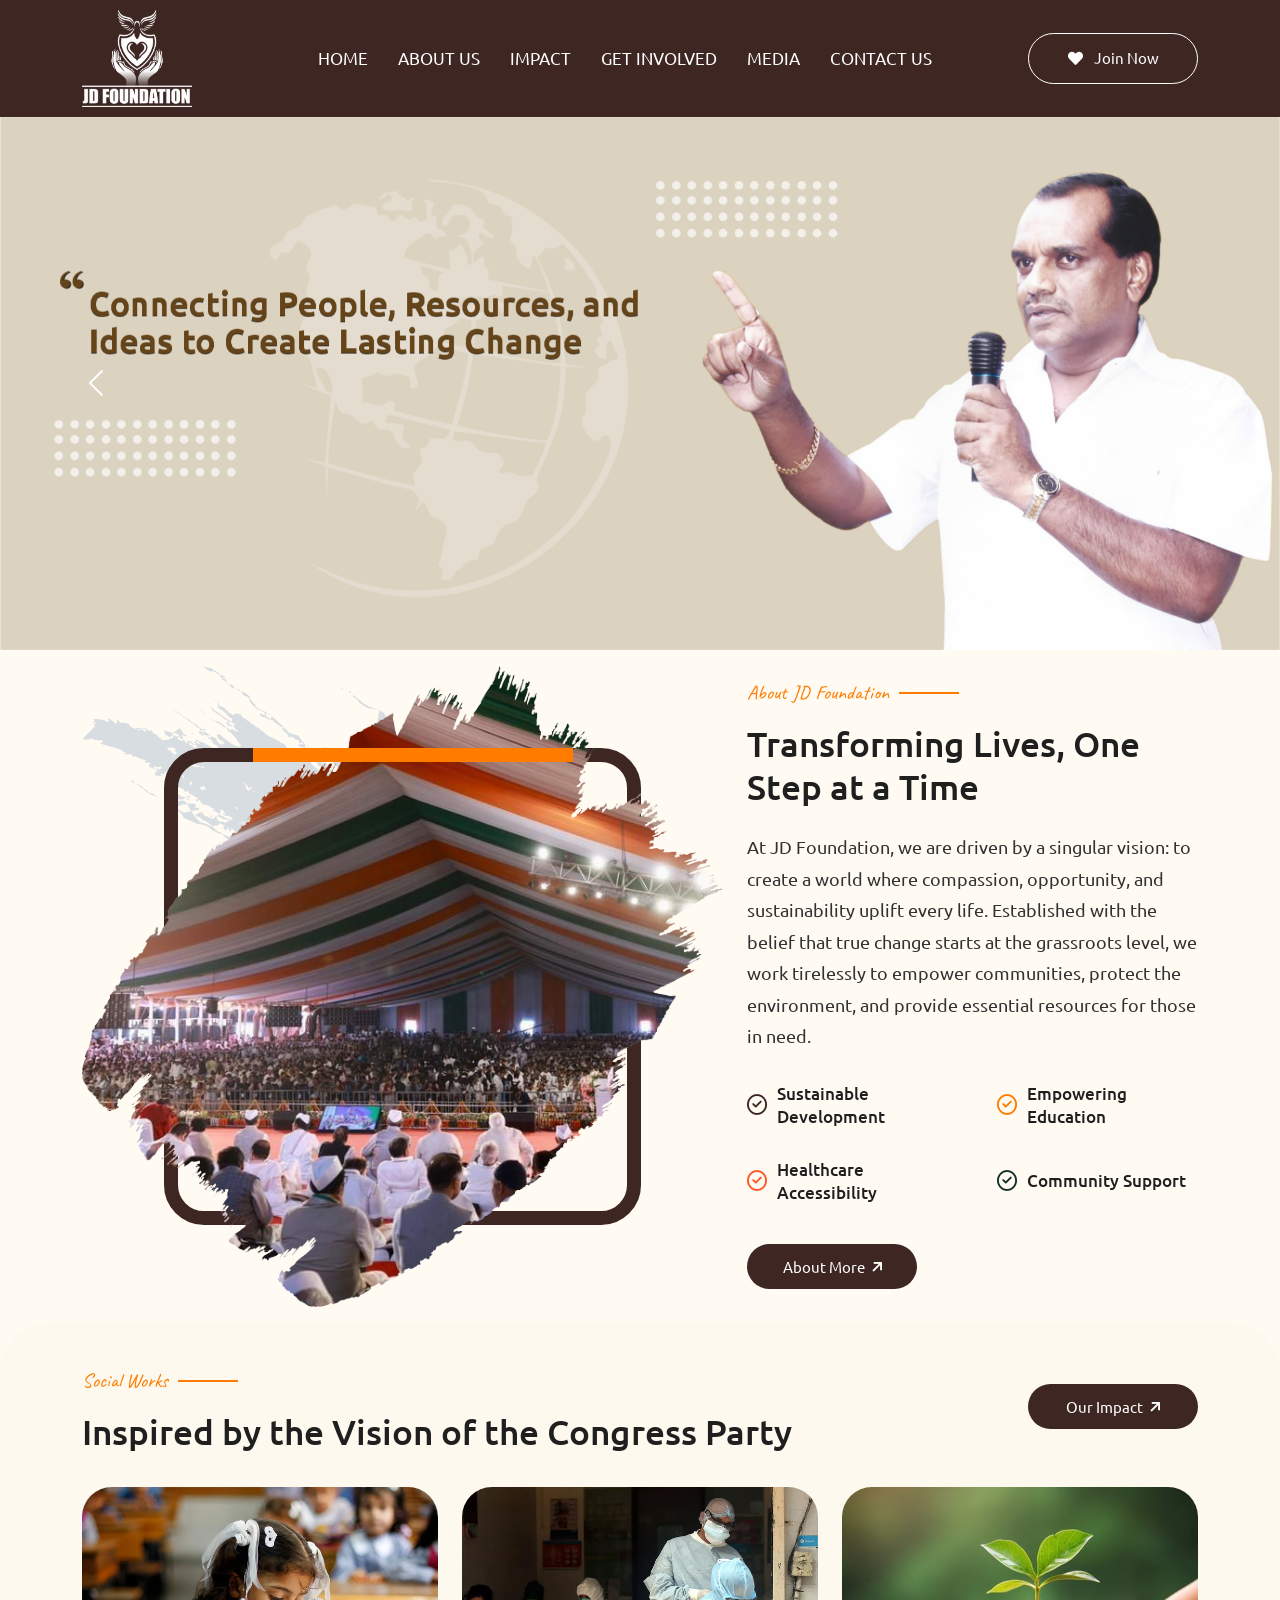
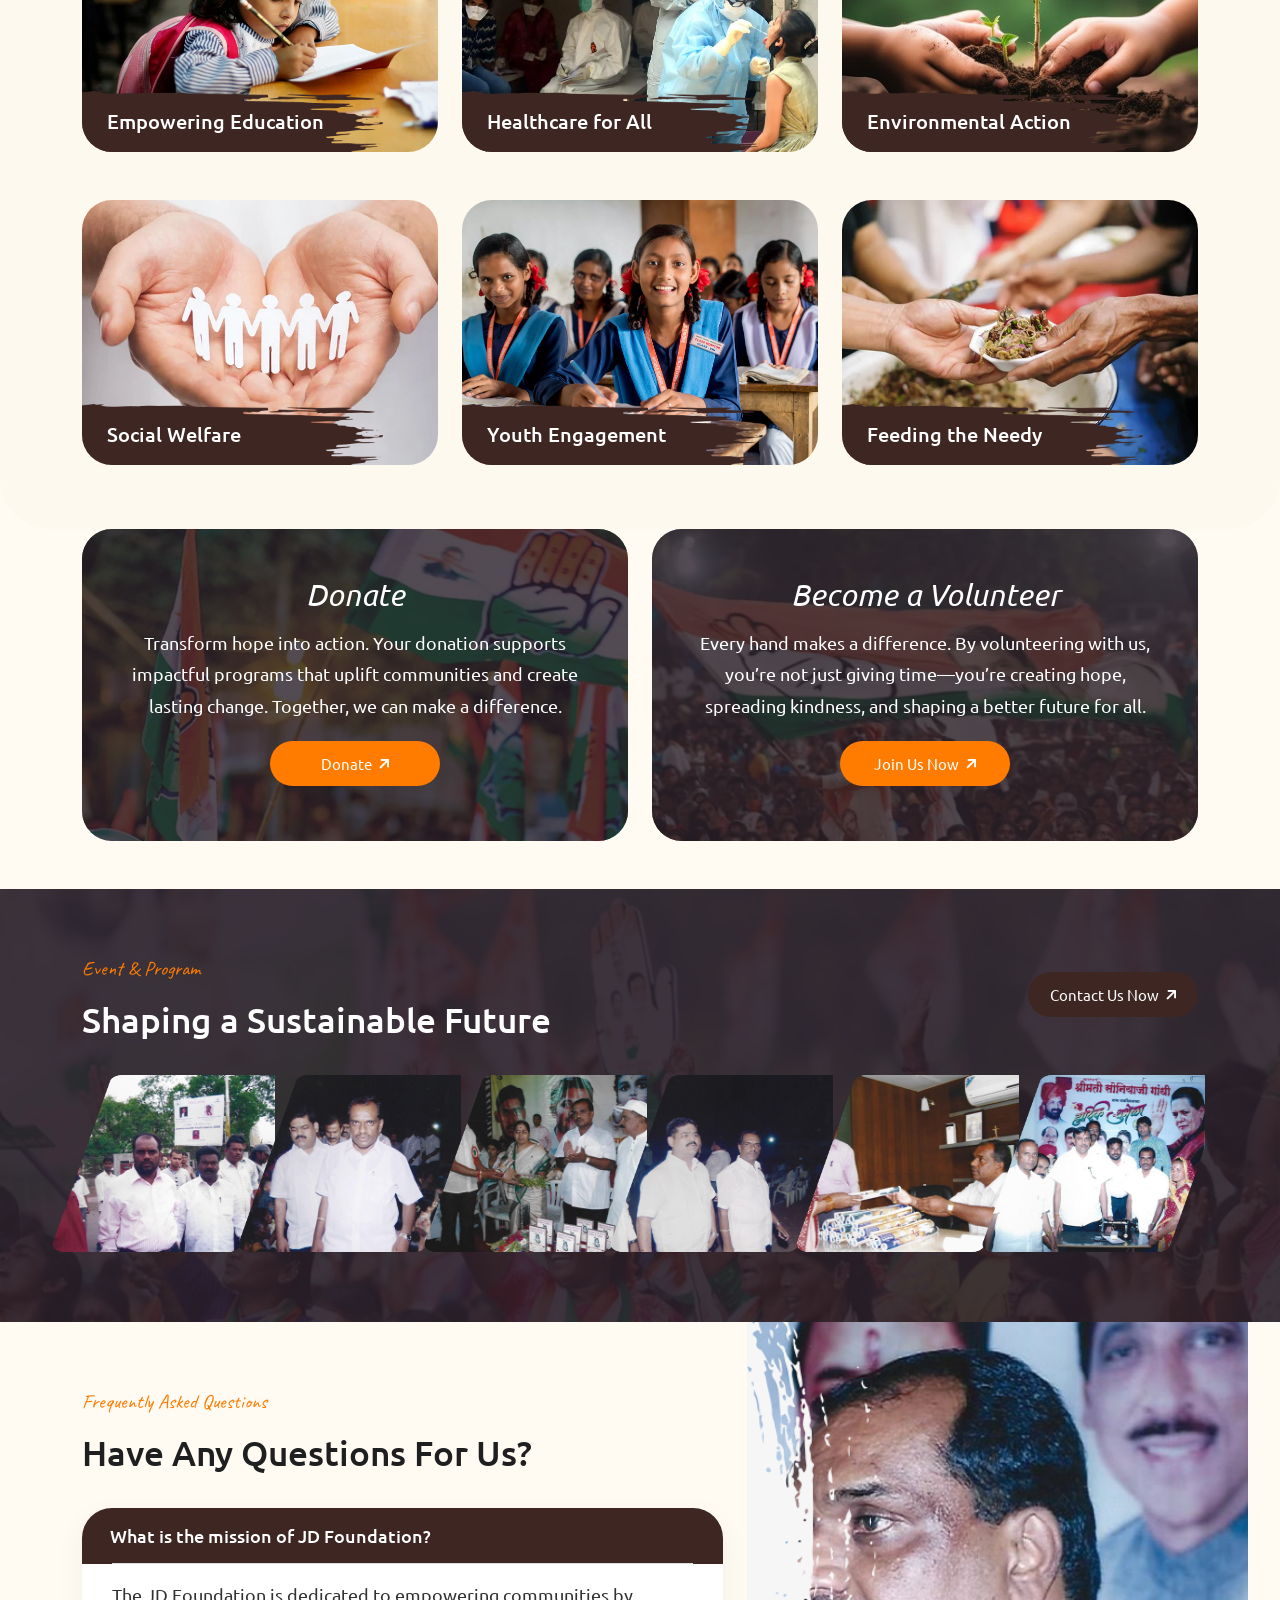
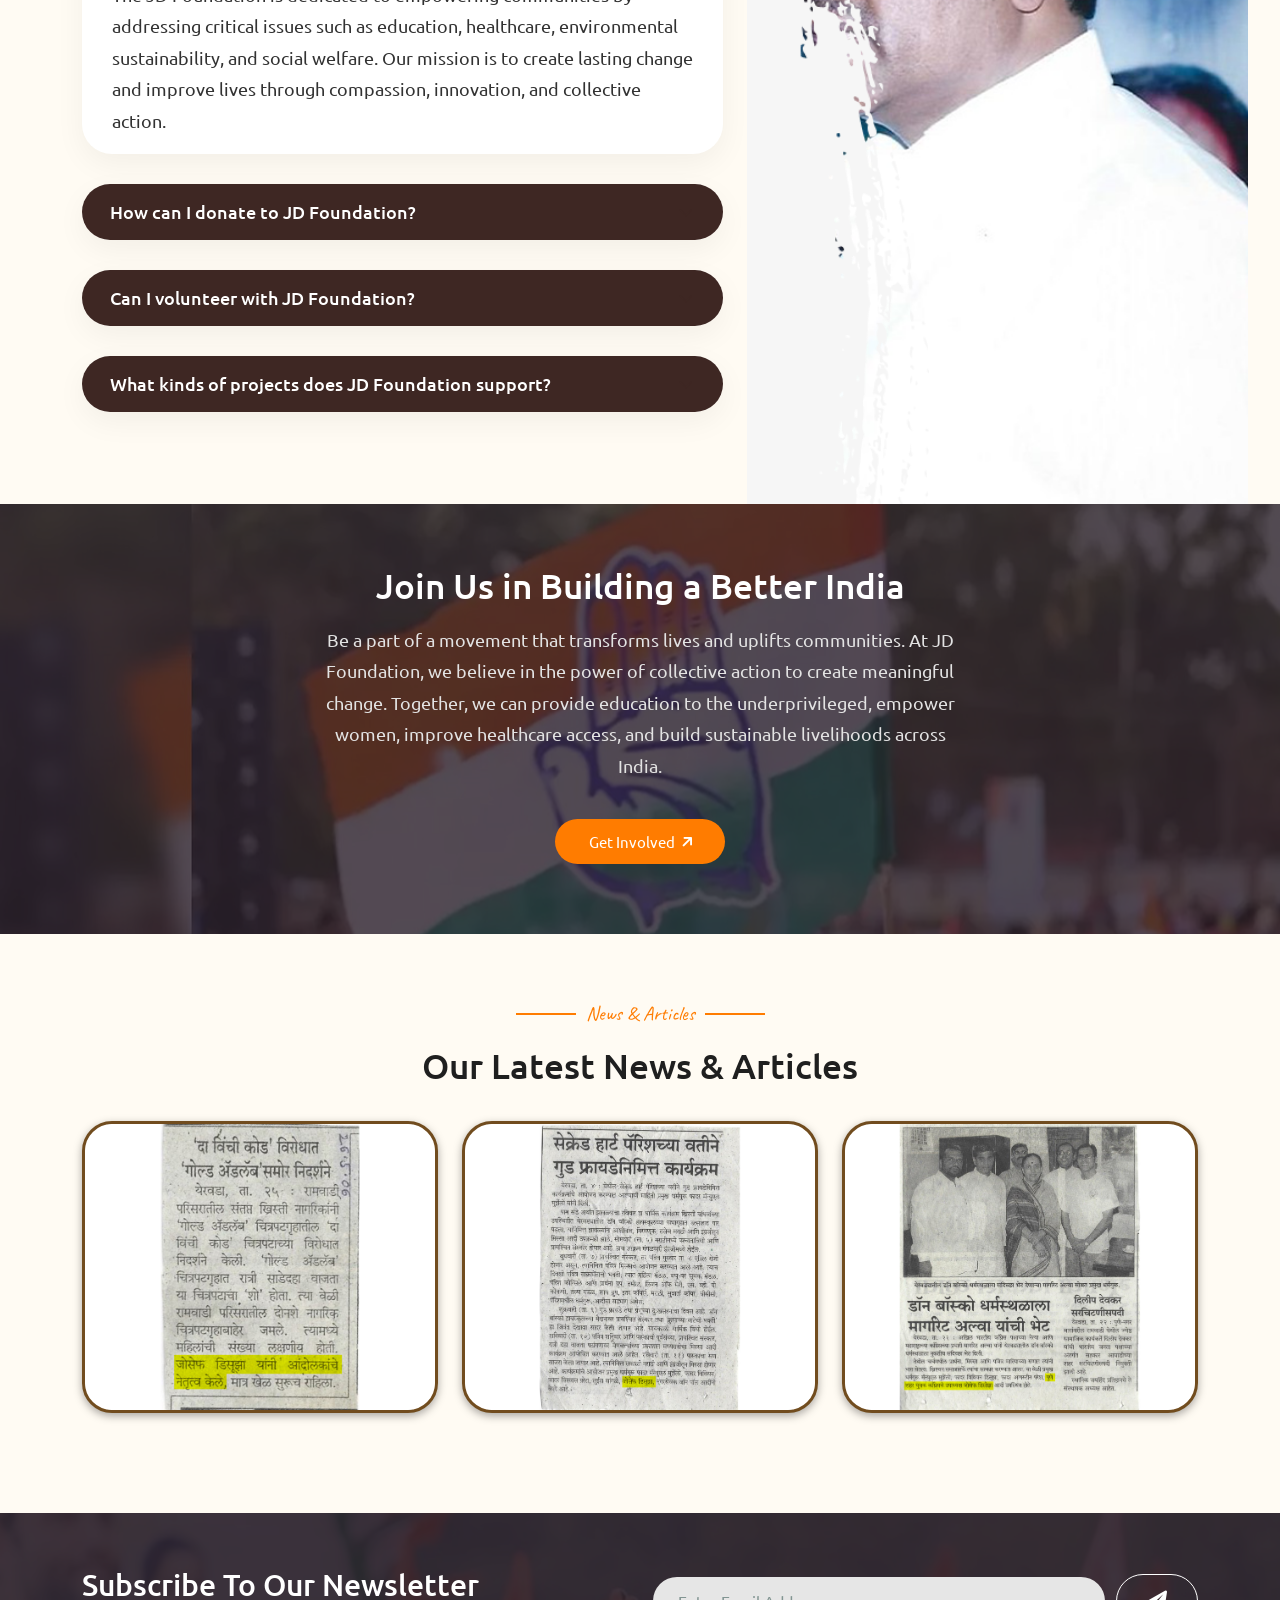
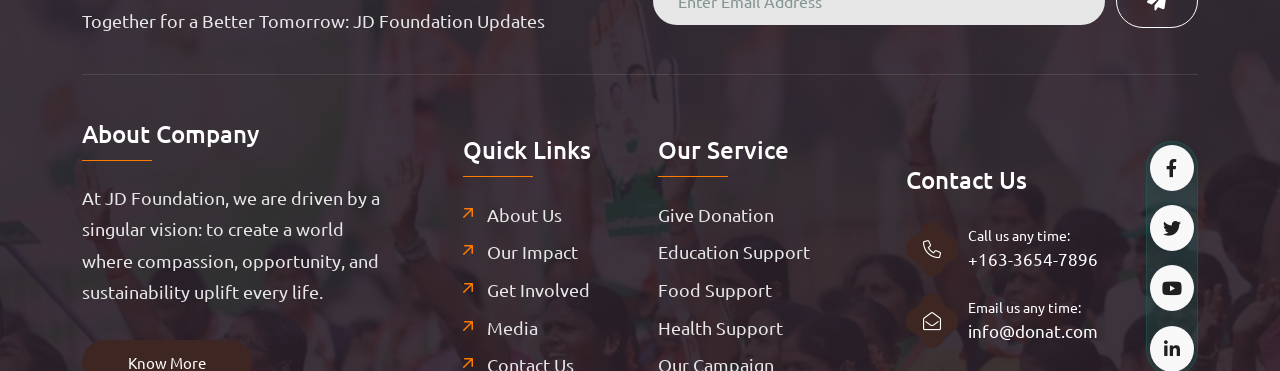
==== commit 2b65a680: "first commit" ====
--- a/index.html
+++ b/index.html
@@ -45,24 +45,9 @@
     <meta name="twitter:site" content="@#" />
     <meta name="twitter:creator" content="@#">
 
-    <!-- Favicons - Place favicon.ico in the root directory -->
-    <link rel="apple-touch-icon" sizes="57x57" href="assets/img/favicons/apple-icon-57x57.png">
-    <link rel="apple-touch-icon" sizes="60x60" href="assets/img/favicons/apple-icon-60x60.png">
-    <link rel="apple-touch-icon" sizes="72x72" href="assets/img/favicons/apple-icon-72x72.png">
-    <link rel="apple-touch-icon" sizes="76x76" href="assets/img/favicons/apple-icon-76x76.png">
-    <link rel="apple-touch-icon" sizes="114x114" href="assets/img/favicons/apple-icon-114x114.png">
-    <link rel="apple-touch-icon" sizes="120x120" href="assets/img/favicons/apple-icon-120x120.png">
-    <link rel="apple-touch-icon" sizes="144x144" href="assets/img/favicons/apple-icon-144x144.png">
-    <link rel="apple-touch-icon" sizes="152x152" href="assets/img/favicons/apple-icon-152x152.png">
-    <link rel="apple-touch-icon" sizes="180x180" href="assets/img/favicons/apple-icon-180x180.png">
-    <link rel="icon" type="image/png" sizes="192x192" href="assets/img/favicons/android-icon-192x192.png">
-    <link rel="icon" type="image/png" sizes="32x32" href="assets/img/favicons/favicon-32x32.png">
-    <link rel="icon" type="image/png" sizes="96x96" href="assets/img/favicons/favicon-96x96.png">
-    <link rel="icon" type="image/png" sizes="16x16" href="assets/img/favicons/favicon-16x16.png">
-    <link rel="manifest" href="assets/img/favicons/manifest.json">
-    <meta name="msapplication-TileColor" content="#ffffff">
-    <meta name="msapplication-TileImage" content="assets/img/favicons/ms-icon-144x144.png">
-    <meta name="theme-color" content="#ffffff">
+    <!-- Place favicon.ico in the root directory -->
+    <link rel="apple-touch-icon" href="assets/img/favicon.png" />
+    <link rel="shortcut icon" href="assets/img/favicon.png" type="img/png" />
 
     <!--==============================
 	  Google Fonts
@@ -187,22 +172,22 @@
                         <a href="index.html">Home</a>
 
                     </li>
-                    <li><a href="">About Us</a></li>
+                    <li><a href="about.html">About Us</a></li>
                     <li>
-                        <a href="#">Impact</a>
+                        <a href="impact.html">Impact</a>
 
                     </li>
                     <li>
-                        <a href="#">Get Involved</a>
+                        <a href="get-involved.html">Get Involved</a>
 
                     </li>
                     <li>
-                        <a href="#">Media</a>
+                        <a href="media.html">Media</a>
 
                     </li>
 
                     <li>
-                        <a href="">Contact Us</a>
+                        <a href="contact.html">Contact Us</a>
                     </li>
                 </ul>
             </div>
@@ -213,7 +198,7 @@
         <h3 class="color-scheme-wrap-title text-center">Color Switcher</h3>
         <h4 class="color-scheme-wrap-subtitle text-center">Theme Color</h4>
         <div class="color-switch-btns">
-            <button data-color="#66441a"><i class="fa-solid fa-droplet"></i></button>
+            <button data-color="#3E2723"><i class="fa-solid fa-droplet"></i></button>
             <button data-color="#f34e3a"><i class="fa-solid fa-droplet"></i></button>
             <button data-color="#FF4857"><i class="fa-solid fa-droplet"></i></button>
             <button data-color="#3843C1"><i class="fa-solid fa-droplet"></i></button>
@@ -243,24 +228,24 @@
                             <ul>
                                 <li>
                                     <a href="index.html">Home</a>
-
+            
                                 </li>
-                                <li><a href="">About Us</a></li>
+                                <li><a href="about.html">About Us</a></li>
                                 <li>
-                                    <a href="#">Impact</a>
-
+                                    <a href="impact.html">Impact</a>
+            
                                 </li>
                                 <li>
-                                    <a href="#">Get Involved</a>
-
+                                    <a href="get-involved.html">Get Involved</a>
+            
                                 </li>
                                 <li>
-                                    <a href="#">Media</a>
-
+                                    <a href="media.html">Media</a>
+            
                                 </li>
-
+            
                                 <li>
-                                    <a href="">Contact Us</a>
+                                    <a href="contact.html">Contact Us</a>
                                 </li>
                             </ul>
                         </nav>
@@ -269,7 +254,7 @@
                     <div class="header-button">
 
                         <a href="contact.html" class="th-btn style3 d-xl-block d-none"><i class="fas fa-heart me-2"></i>
-                            Donate Now</a>
+                            Join Now</a>
                         <button type="button" class="icon-btn th-menu-toggle d-lg-none"><i
                                 class="far fa-bars"></i></button>
                     </div>
@@ -282,12 +267,6 @@
 
     <!-- Bnner Section -->
     <section class="banner-section wow fadeIn">
-
-
-
-      
-
-
 
 
 
@@ -383,7 +362,7 @@
                     </div>
                     <div class="col-auto">
                         <div class="sec-btn">
-                            <a href="contact.html" class="th-btn">View All Project<i
+                            <a href="impact.html" class="th-btn">Our Impact<i
                                     class="fas fa-arrow-up-right ms-2"></i></a>
                         </div>
                     </div>
@@ -399,7 +378,7 @@
                             <div class="project-content">
                                 <div class="project-card-bg-shape"
                                     data-mask-src="assets/img/shape/project-card-bg-shape1-1.png"></div>
-                                <h3 class="project-title"><a href="project-details.html">Empowering Education</a></h3>
+                                <h3 class="project-title"><a href="impact.html">Empowering Education</a></h3>
 
                             </div>
                         </div>
@@ -413,7 +392,7 @@
                             <div class="project-content">
                                 <div class="project-card-bg-shape"
                                     data-mask-src="assets/img/shape/project-card-bg-shape1-1.png"></div>
-                                <h3 class="project-title"><a href="project-details.html">
+                                <h3 class="project-title"><a href="impact.html">
                                         Healthcare for All</a></h3>
 
                             </div>
@@ -428,7 +407,7 @@
                             <div class="project-content">
                                 <div class="project-card-bg-shape"
                                     data-mask-src="assets/img/shape/project-card-bg-shape1-1.png"></div>
-                                <h3 class="project-title"><a href="project-details.html">Environmental Action</a></h3>
+                                <h3 class="project-title"><a href="impact.html">Environmental Action</a></h3>
 
                             </div>
                         </div>
@@ -441,7 +420,7 @@
                             <div class="project-content">
                                 <div class="project-card-bg-shape"
                                     data-mask-src="assets/img/shape/project-card-bg-shape1-1.png"></div>
-                                <h3 class="project-title"><a href="project-details.html">
+                                <h3 class="project-title"><a href="impact.html">
                                         Social Welfare</a></h3>
 
                             </div>
@@ -455,7 +434,7 @@
                             <div class="project-content">
                                 <div class="project-card-bg-shape"
                                     data-mask-src="assets/img/shape/project-card-bg-shape1-1.png"></div>
-                                <h3 class="project-title"><a href="project-details.html">
+                                <h3 class="project-title"><a href="impact.html">
                                         Youth Engagement</a></h3>
 
                             </div>
@@ -469,7 +448,7 @@
                             <div class="project-content">
                                 <div class="project-card-bg-shape"
                                     data-mask-src="assets/img/shape/project-card-bg-shape1-1.png"></div>
-                                <h3 class="project-title"><a href="project-details.html">
+                                <h3 class="project-title"><a href="impact.html">
 
                                         Feeding the Needy</a></h3>
 
@@ -914,7 +893,7 @@
                                 <h3 class="widget_title">About Company </h3>
                                 <p class="about-text"> At JD Foundation, we are driven by a singular vision: to create a
                                     world where compassion, opportunity, and sustainability uplift every life.</p>
-                                <a href="contact.html" class="th-btn"><i class="fas fa-heart me-2"></i> Donate Now</a>
+                                <a href="about.html" class="th-btn"> Know More</a>
                             </div>
                         </div>
                     </div>
@@ -923,12 +902,12 @@
                             <h3 class="widget_title">Quick Links</h3>
                             <div class="menu-all-pages-container">
                                 <ul class="menu">
-                                    <li><a href="about.html">About Us</a></li>
-                                    <li><a href="blog.html">Our News</a></li>
-                                    <li><a href="about.html">Our Campaign</a></li>
-                                    <li><a href="contact.html">Privacy policy</a></li>
-                                    <li><a href="contact.html">Contact Us</a></li>
-                                </ul>
+                                        <li><a href="about.html">About Us</a></li>
+                                        <li><a href="impact.html">Our Impact</a></li>
+                                        <li><a href="get-involved.html">Get Involved</a></li>
+                                        <li><a href="media.html">Media</a></li>
+                                        <li><a href="contact.html">Contact Us</a></li>
+                                    </ul>
                             </div>
                         </div>
                     </div>
@@ -936,7 +915,7 @@
                         <div class="widget widget_nav_menu footer-widget">
                             <h3 class="widget_title">Our Service</h3>
                             <div class="menu-all-pages-container">
-                                <ul class="menu">
+                                <ul class="menu servicemenu">
                                     <li><a href="donate-now.html">Give Donation</a></li>
                                     <li><a href="faq.html">Education Support</a></li>
                                     <li><a href="faq.html">Food Support</a></li>
--- a/assets/css/style.css
+++ b/assets/css/style.css
@@ -87,11 +87,12 @@
 /*------------------- 1.1. Mixin -------------------*/
 @import url('https://fonts.googleapis.com/css2?family=Raleway:ital,wght@0,100..900;1,100..900&display=swap');
 @import url('https://fonts.googleapis.com/css2?family=Raleway:ital,wght@0,100..900;1,100..900&display=swap');
+@import url('https://fonts.googleapis.com/css2?family=Ubuntu:ital,wght@0,300;0,400;0,500;0,700;1,300;1,400;1,500;1,700&display=swap');
 @use "sass:math";
 /*------------------- 1.2. Function -------------------*/
 /*------------------- 1.3. Variable-------------------*/
 :root {
-  --theme-color: #66441a;
+  --theme-color: #3E2723;
   --theme-dark: #0d2e43;
   --theme-color2: #ff7c00;
   --title-color: #1F1F1F;
@@ -118,8 +119,8 @@
   --th-border-color4: #353B45;
   --th-border-color5: #49515C;
   --th-border-color6: #383D46;
-  --title-font: 'Raleway', sans-serif;
-  --body-font: 'Raleway', sans-serif;
+  --title-font: 'Ubuntu', sans-serif;
+  --body-font: 'Ubuntu', sans-serif;
   --caveat-font: "Caveat", cursive;
   --icon-font: "Font Awesome 6 Pro";
   --main-container: 1290px;
@@ -358,7 +359,7 @@
 @media (max-width: 1399px) {
   .h1,
   h1 {
-    font-size: 70px;
+    font-size: 35px;
     line-height: 1.3;
   }
 }
@@ -367,7 +368,7 @@
 @media (max-width: 1199px) {
   .h1,
   h1 {
-    font-size: 55px;
+    font-size: 35px;
     line-height: 1.3;
   }
   .h2,
@@ -2217,6 +2218,7 @@
   right: -16.5px;
   top: 25px;
   padding: 0;
+  box-shadow: rgba(99, 99, 99, 0.2) 0px 2px 8px 0px;
   line-height: 1;
   width: 33px;
   height: 33px;
@@ -2236,7 +2238,7 @@
 .th-menu-wrapper .th-menu-area {
   width: 100%;
   max-width: 310px;
-  background-color: #66441a;
+  background-color: #3E2723;
   border-right: 3px solid var(--theme-color);
   height: 100%;
   position: relative;
@@ -2602,7 +2604,7 @@
   background: transparent;
   border: 1px solid var(--title-color);
   color: var(--title-color);
-  padding: 21px 40px;
+  padding: 18px 30px;
   box-shadow: inset 0 0px 0 0 var(--theme-color);
 }
 
@@ -3153,7 +3155,7 @@
   margin-bottom: calc(var(--section-title-space) - 11px);
   margin-top: -0.25em;
   /* text-transform: capitalize; */
-  font-weight: 600;
+  font-weight: 500;
 }
 
 .sub-title {
@@ -3997,7 +3999,7 @@
 }
 
 [data-overlay="theme"]:before {
-  background-color: var(--theme-color);
+  background-color: #3d372d;
 }
 
 [data-overlay="theme2"]:before {
@@ -6877,8 +6879,9 @@
 .main-menu a {
   display: block;
   position: relative;
-  font-weight: 500;
-  font-size: 18px;
+  /* font-weight: 500; */
+  text-transform: uppercase;
+  font-size: 17px;
   font-family: var(--title-font);
   color: var(--title-color);
 }
@@ -7949,19 +7952,19 @@
 }
 
 .header-layout2 .sticky-wrapper {
-  background: #66441a;
+  background: #3E2723;
   padding: 10px 0;
   /* height: 135px; */
   /* background-color: red; */
-  background-image: linear-gradient(to right, #9b6a2d, #66441a);
+  /* background-image: linear-gradient(to right, #9b6a2d, #3E2723); */
 }
 
 .header-layout2 .sticky-wrapper.sticky {
-  background: #66441a;
+  background: #3E2723;
   padding: 10px 0;
   /* height: 135px; */
   /* background-color: red; */
-  background-image: linear-gradient(to right, #9b6a2d, #66441a);
+  /* background-image: linear-gradient(to right, #9b6a2d, #3E2723); */
 }
 
 @media (min-width: 1700px) {
@@ -8102,6 +8105,7 @@
 .copyright-wrap {
   padding: 10.25px 0;
   background-size: 100% auto;
+  border-top: 1px solid rgba(255, 255, 255, 0.1);
   /* background-color: var(--theme-color); */
 }
 
@@ -8149,7 +8153,7 @@
 
 @media (max-width: 1500px) {
   .subscribe-box {
-    padding: 45px 0;
+    padding: 60px 0px 45px;
   }
 }
 
@@ -8167,7 +8171,7 @@
 
 @media (max-width: 575px) {
   .subscribe-box {
-    padding: 20px 0;
+    padding: 40px 0 20px;
   }
   .subscribe-box .subscribe-box_title {
     font-size: 26px;
@@ -8503,6 +8507,7 @@
   margin: 23px 0 -0.5em 0;
   list-style-type: none;
   position: relative;
+  display: none;
 }
 
 .breadcumb-menu li {
@@ -8546,13 +8551,13 @@
 .breadcumb-title {
   margin: -0.15em 0 -0.18em 0;
   line-height: 1.1;
-  font-weight: 800;
+  /* font-weight: 800; */
   color: var(--white-color);
 }
 
 @media (min-width: 1300px) {
   .breadcumb-title {
-    font-size: 64px;
+    font-size: 35px;
   }
 }
 
@@ -8561,11 +8566,11 @@
   overflow: hidden;
   position: relative;
   z-index: 1;
+  background-position: top;
 }
 
 .breadcumb-wrapper .breadcumb-content {
-  --space: 165px;
-  padding: calc(var(--space) + 30px) 0 var(--space);
+  padding: 115px;
   position: relative;
   z-index: 1;
   text-align: center;
@@ -8610,17 +8615,17 @@
 /* Small devices */
 @media (max-width: 767px) {
   .breadcumb-wrapper .breadcumb-content {
-    padding: 110px 0;
+    padding: 70px 0;
   }
 }
 
 /* Extra small devices */
 @media (max-width: 575px) {
   .breadcumb-wrapper .breadcumb-content {
-    padding: 100px 0;
+    padding: 60px 0;
   }
   .breadcumb-title {
-    font-size: 34px;
+    font-size: 30px;
   }
 }
 
@@ -9710,6 +9715,7 @@
   .th-comments-wrap .name {
     font-size: 16px;
   }
+
   .th-comments-wrap .th-post-comment {
     display: block;
   }
@@ -13262,10 +13268,10 @@
 
 .contact-map iframe {
   width: 100%;
-  height: 440px;
+  height: 500px;
   border-radius: 15px;
-  -webkit-filter: grayscale(1) contrast(0.8);
-          filter: grayscale(1) contrast(0.8);
+  /* -webkit-filter: grayscale(1) contrast(0.8); */
+  /* filter: grayscale(1) contrast(0.8); */
 }
 
 /* Contact feature ---------------------------------- */
@@ -13347,29 +13353,27 @@
 }
 
 .contact-page-form-wrap .contact-thumb1-1 {
-  margin-left: -315px;
+  /* margin-left: -315px; */
   /* Extra large devices */
   /* Large devices */
 }
 
 @media (max-width: 1500px) {
   .contact-page-form-wrap .contact-thumb1-1 {
-    margin-left: -100px;
+    /* margin-left: -100px; */
   }
 }
 
 @media (max-width: 1199px) {
   .contact-page-form-wrap .contact-thumb1-1 {
-    margin-left: 0;
+    /* margin-left: 0; */
   }
 }
 
 .contact-form.style-border {
   border: 1px solid var(--th-border-color);
   border-radius: 50px;
-  padding: 60px;
-  /* Medium devices */
-  /* Extra small devices */
+  padding: 35px;
 }
 
 @media (max-width: 991px) {
@@ -16419,7 +16423,7 @@
   font-family: var(--title-font);
   border: 0;
   color: var(--title-color);
-  background-color: #66441a;
+  background-color: #3E2723;
   border-radius: 0;
   padding: 15px 55px 15px 28px;
   min-height: 40px;
@@ -16836,7 +16840,7 @@
 }
 
 .service-card2 {
-  padding: 40px;
+  padding: 30px;
   border-radius: 30px;
   background: var(--white-color);
   box-shadow: 0px 4px 4px -1px rgba(12, 12, 13, 0.1), 0px 4px 4px -1px rgba(12, 12, 13, 0.05);
@@ -16844,10 +16848,9 @@
   display: -webkit-box;
   display: -webkit-flex;
   display: -ms-flexbox;
-  display: flex;
+  display: flex
+;
   gap: 20px;
-  /* Extra small devices */
-  /* Extra small devices */
 }
 
 .service-card2 .service-card-icon {
@@ -16860,8 +16863,8 @@
 }
 
 .service-card2 .service-card-icon img {
-  width: 80px;
-  height: 80px;
+  width: 60px;
+  height: 60px;
   object-fit: cover;
   -webkit-transition: 0.4s;
   transition: 0.4s;
@@ -16870,32 +16873,34 @@
 .service-card2 .box-title {
   margin-top: -0.3em;
   margin-bottom: 10px;
-  font-weight: 700;
+  font-weight: 600;
 }
 
 .service-card2 .box-text {
   margin-bottom: -0.5em;
-  color: var(--light-color);
+  font-size: 17px;
+  /* color: var(--light-color); */
 }
 
 .service-card2 .icon-btn {
   right: 20px;
   top: 20px;
   position: absolute;
-  --btn-size: 46px;
+  --btn-size: 30px;
   --btn-font-size: 16px;
   -webkit-box-align: center;
   -webkit-align-items: center;
-      -ms-flex-align: center;
-          align-items: center;
+  -ms-flex-align: center;
+  align-items: center;
   display: -webkit-box;
   display: -webkit-flex;
   display: -ms-flexbox;
-  display: flex;
+  display: flex
+;
   -webkit-box-pack: center;
   -webkit-justify-content: center;
-      -ms-flex-pack: center;
-          justify-content: center;
+  -ms-flex-pack: center;
+  justify-content: center;
 }
 
 .service-card2 .icon-btn i {
@@ -16926,7 +16931,7 @@
     margin-bottom: 15px;
   }
   .service-card2 .icon-btn {
-    position: initial;
+   
   }
 }
 
@@ -17777,7 +17782,7 @@
 
 .feature-card .box-icon {
   display: inline-block;
-  margin-bottom: 30px;
+  margin-bottom: 22px;
   -webkit-transition: 0.4s;
   transition: 0.4s;
 }
@@ -17868,7 +17873,7 @@
 .project-card .project-content .project-card-bg-shape {
   position: absolute;
   inset: 0;
-  background: #66441a;
+  background: #3E2723;
   z-index: -1;
   width: 0;
   -webkit-transition: 0.4s;
@@ -17877,7 +17882,7 @@
 
 .project-card .project-title {
   font-weight: 500;
-  font-size: 22px;
+  font-size: 20px;
   margin-top: -0.2em;
   margin-bottom: 2px;
 }
@@ -17887,7 +17892,7 @@
 }
 
 .project-card .project-title a:hover {
-  color: var(--theme-color);
+  /* color: var(--theme-color); */
 }
 
 .project-card .project-subtitle {
@@ -18514,7 +18519,7 @@
   content: '';
   position: absolute;
   inset: 0;
-  background: #18170d;
+  background: #281f28;
   opacity: 0.8;
 }
 .cta-area-2 {
@@ -18527,7 +18532,7 @@
   content: '';
   position: absolute;
   inset: 0;
-  background: #18170d;
+  background: #281f28;
   opacity: 0.8;
 }
 .footer-wrapper:before{
@@ -18537,7 +18542,7 @@
   content: '';
   position: absolute;
   inset: 0;
-  background: #18170d;
+  background: #281f28;
   opacity: 0.9;
 }
 .eventssec:before{
@@ -18547,7 +18552,7 @@
   content: '';
   position: absolute;
   inset: 0;
-  background: #18170d;
+  background: #281f28;
   opacity: 0.9;
 }
 
@@ -19490,6 +19495,8 @@
   position: relative;
   border-radius: 30px;
   overflow: hidden;
+  box-shadow: rgba(0, 0, 0, 0.34) 0px 3px 8px;
+  border: 1px solid #724c1e;
 }
 
 .gallery-card:after {
@@ -19497,13 +19504,13 @@
   position: absolute;
   inset: 0px;
   background: var(--black-color2);
-  opacity: 0.7;
+  opacity: 0.3;
   border-radius: 30px;
   -webkit-transition: 0.4s;
   transition: 0.4s;
   -webkit-transform: scale(0);
-      -ms-transform: scale(0);
-          transform: scale(0);
+  -ms-transform: scale(0);
+  transform: scale(0);
 }
 
 .gallery-card .gallery-img img {
@@ -20521,7 +20528,7 @@
 }
 
 .story-img-box1 .story-card {
-  max-width: 340px;
+  max-width: 500px;
   position: absolute;
   bottom: 0;
   left: 0;
@@ -20663,7 +20670,7 @@
 .story-card .quote-icon {
   width: 31px;
   height: 28px;
-  background: var(--theme-color2);
+  background: #724d1e;
   position: absolute;
   right: 35px;
   top: 30px;
@@ -22998,10 +23005,302 @@
   color: #313131
   }
 .accordion-body ul li b {
-color: #66441a;
+color: #3E2723;
 }
 
 .cta-area-2 p {
   color: #e3e3e3;
 }
+
+
+
+
+
+
+.history {
+  padding: 30px 0;
+}
+.history .container {
+  max-width: 1200px;
+}
+.history .history-main {
+  position: relative;
+  padding-bottom: 27px;
+}
+.history .history-main::after {
+  content: "";
+  position: absolute;
+  top: 0;
+  left: 0;
+  right: 0;
+  margin: 0 auto;
+  width: 1px;
+  height: 100%;
+  background: #e6c9a2;
+}
+
+.history-box {
+  display: flex;
+  justify-content: space-between;
+  align-items: center;
+  padding-top: 50px;
+  position: relative;
+  margin-bottom: 24px;
+}
+.history-box::before {
+  content: "";
+  position: absolute;
+  z-index: 2;
+  top: 53.9%;
+  left: 51.7%;
+  width: 33px;
+  height: 1px;
+  background: #e6c9a2;
+}
+.history-box::after {
+  content: "";
+  position: absolute;
+  z-index: 2;
+  top: 51.8%;
+  left: 0;
+  right: 0;
+  margin: 0 auto;
+  width: 15px;
+  height: 15px;
+  background: #e6c9a2;
+  transform: rotate(45deg);
+}
+.history-box.s1 {
+  flex-direction: row-reverse;
+}
+.history-box.s1::before {
+  left: auto;
+  right: 51.7%;
+}
+.history-box .icon {
+  position: absolute;
+  z-index: 2;
+  top: 50%;
+  left: 0;
+  right: 0;
+  margin: 0 auto;
+  width: 29px;
+  height: 29px;
+  background: #fff;
+  transform: rotate(45deg);
+  border: 2px solid #e6c9a2;
+}
+.history-box .img {
+  width: 501px;
+  height: 312px;
+}
+.history-box .img img {
+  width: 100%;
+  height: 100%;
+  object-fit: cover;
+  object-position: bottom center;
+}
+.history-box .content {
+  width: 501px;
+}
+.history-box .content .time {
+  font-size: 20px;
+  color: #724d1e;
+  font-weight: 600;
+}
+.history-box .content p {
+  margin-bottom: 10px;
+}
+.history-box .content p:last-child {
+  margin-bottom: 0;
+}
+.history-box .content h4 {
+    /* text-transform: uppercase; */
+    font-size: 30px;
+    letter-spacing: 1.2px;
+    margin-bottom: 11px;
+}
+
+.s-location {
+  padding: 137px 0 134px;
+}
+.s-location .container {
+  max-width: 1200px;
+}
+
+.location-box {
+  display: flex;
+  justify-content: space-between;
+  margin: 0 -15px 73px;
+  max-height: 457px;
+}
+.location-box:last-child {
+  margin-bottom: 0;
+}
+.location-box .box {
+  margin: 0 15px;
+  width: calc((100% - 444px) / 2);
+  background: #322c29;
+  display: flex;
+  flex-direction: column;
+  justify-content: space-between;
+}
+.location-box .box .box-content {
+  padding: 42px 36px 20px;
+}
+.location-box .box .box-content .sub {
+  font-size: 13px;
+  text-transform: uppercase;
+  color: #e6c9a2;
+  letter-spacing: 1.8px;
+  margin-bottom: 6px;
+}
+.location-box .box .box-content h5 {
+  font-size: 20px;
+  text-transform: uppercase;
+  color: #fff;
+  letter-spacing: 1px;
+  margin-bottom: 14px;
+}
+.location-box .box .box-content p {
+  color: #dedede;
+}
+.location-box .box .box-content .line {
+  width: 65px;
+  height: 2px;
+  background: #e6c9a2;
+  margin-top: 17px;
+}
+
+@media (max-width: 1200px) {
+.history-box .img {
+  width: 41%;
+}
+.history-box .content {
+  width: 41%;
+}
+
+}
+
+@media (max-width: 768px) {
+  .history-box {
+    text-align: center;
+  }
+
+  .history-box .img {
+    width: 100%;
+  }
+  .history-box .content {
+    width: 100%;
+    margin-top: 15px;
+  }
+  .history-box { 
+    padding-top: 25px;
+  }
+
+  .history-box .content h4 {
+    font-size: 20px;
+}
+p {
+  font: 17px;
+  }
+  .service-card2 {
+    flex-direction: column;
+    text-align: center;
+  }
+
+  .history-box { 
+    flex-direction: column;
+  }
+  .history-box.s1 {
+    flex-direction: column;
+  }
+  .history .history-main::after {
+    display: none;
+  }
+  .contact-feature .box-icon {
+    width: 60px;
+    height: 60px;
+    line-height: 60px;
+    font-size: 30px;
+    color: var(--white-color);
+    background-color: var(--theme-color);
+    border-radius: 24px;
+    text-align: center;
+    position: relative;
+    z-index: 1;
+    -webkit-box-flex: 0;
+    -webkit-flex: none;
+    -ms-flex: none;
+    flex: none;
+}
+  .history-box::after {
+    display: none;
+  }
+  .history-box .icon {
+    display: none;
+  }
+  .history-box::before {
+    display: none;
+  }
+  .donation-card.style3 .box-thumb .donation-card-shape { 
+    display: none;
+  }
+}
+.service-wrap2 p{
+  text-align: justify;
+}
+.service-card2 p {
+  
+}
+.change {
+  font-size: 20px;
+  font-style: italic;
+  color: #3E2723;
+}
+.involvedc img {
+  border-radius: 20px;
+}
+.gal2 .filter-item {
+  margin-top: 25px;
+}
+
+.contact-thumb1-1 img {
+  border-radius: 20px;
+}
+.form-group {
+  margin-bottom: 15px;
+}
+.box-icon img {
+  width: 70px;
+}
+
+body {
+  background: #fffbf3 !important;
+}
+.servicemenu li a {
+  padding-left: 0px !important;
+}
+.servicemenu li a::before{
+  display: none;
+}
+
+.th-mobile-menu li a::before{
+  display: none !important;
+  padding-left: 0px !important;
+}
+.th-mobile-menu li a{
+
+  padding-left: 0px !important;
+}
+@media (max-width: 991px) {
+.rrow {
+  flex-direction: column-reverse;
+}
+}
+
+
+
+
+
 /*# sourceMappingURL=style.css.map */
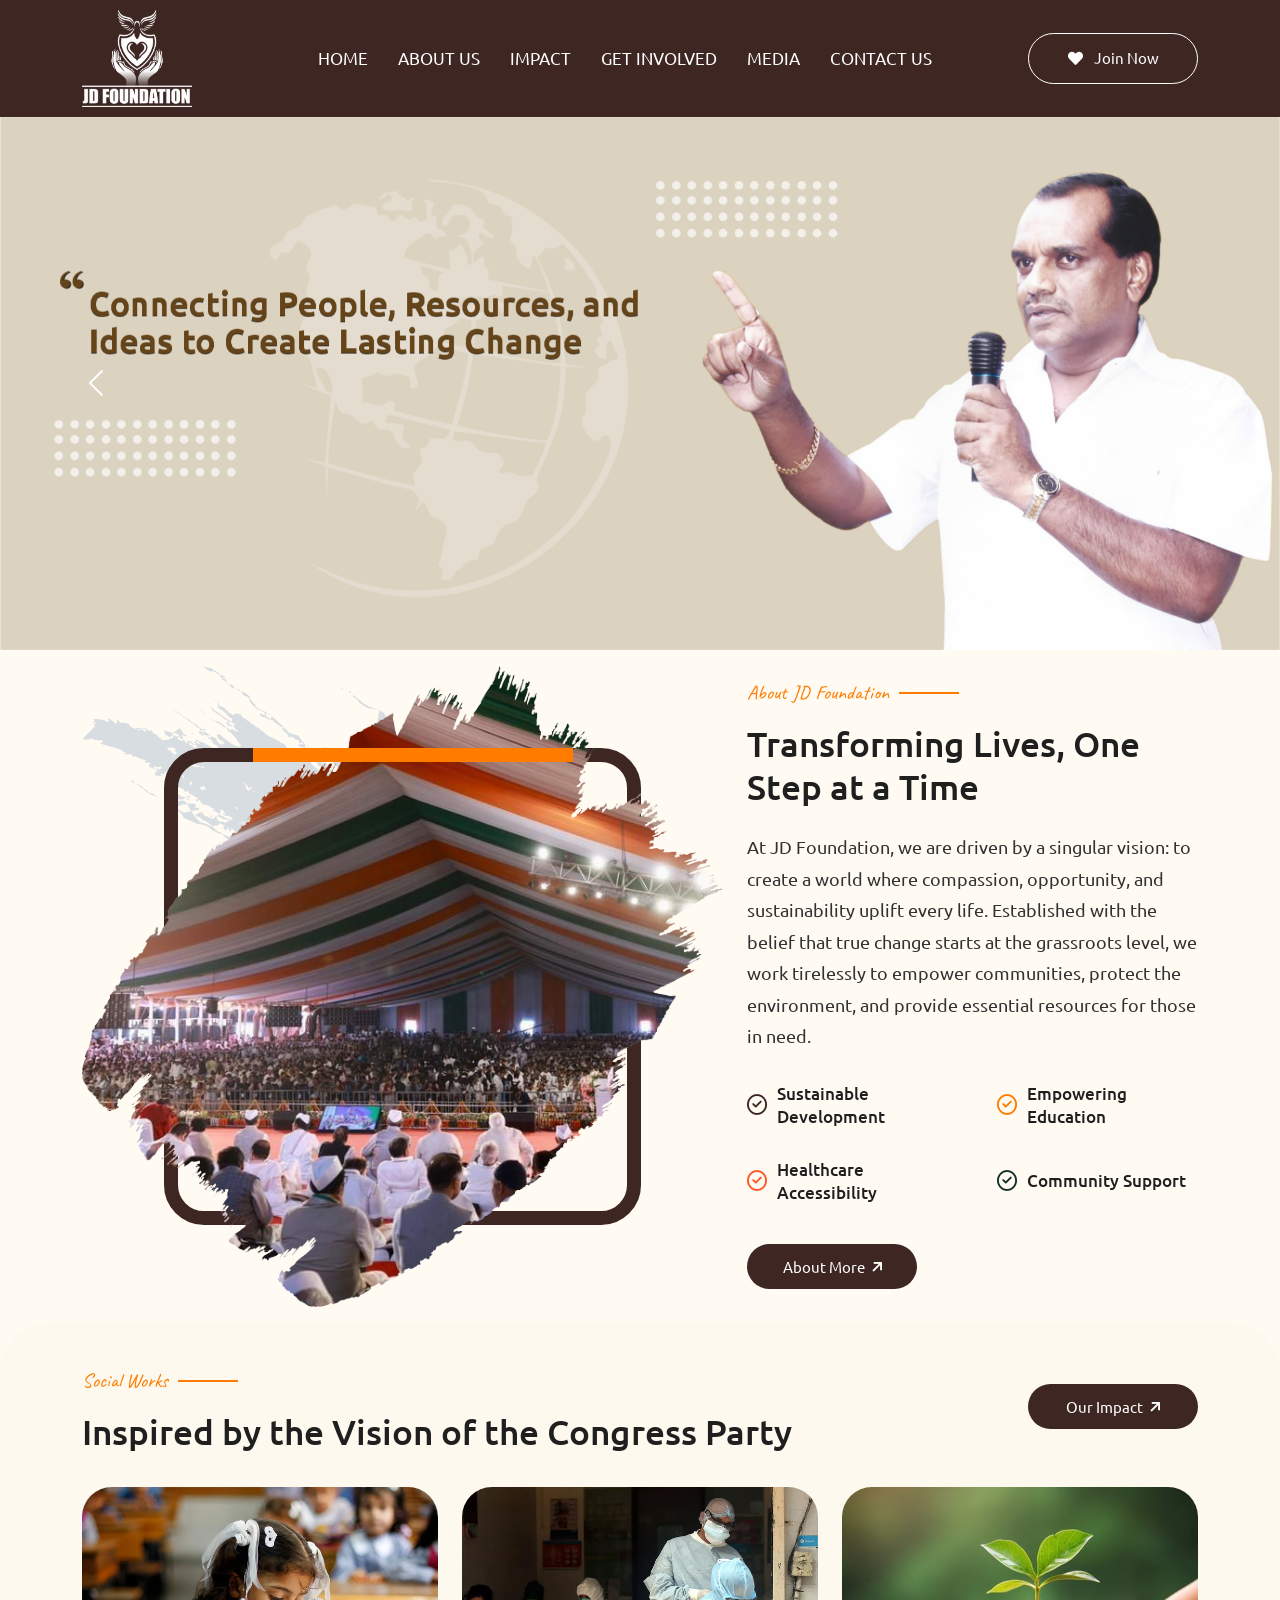
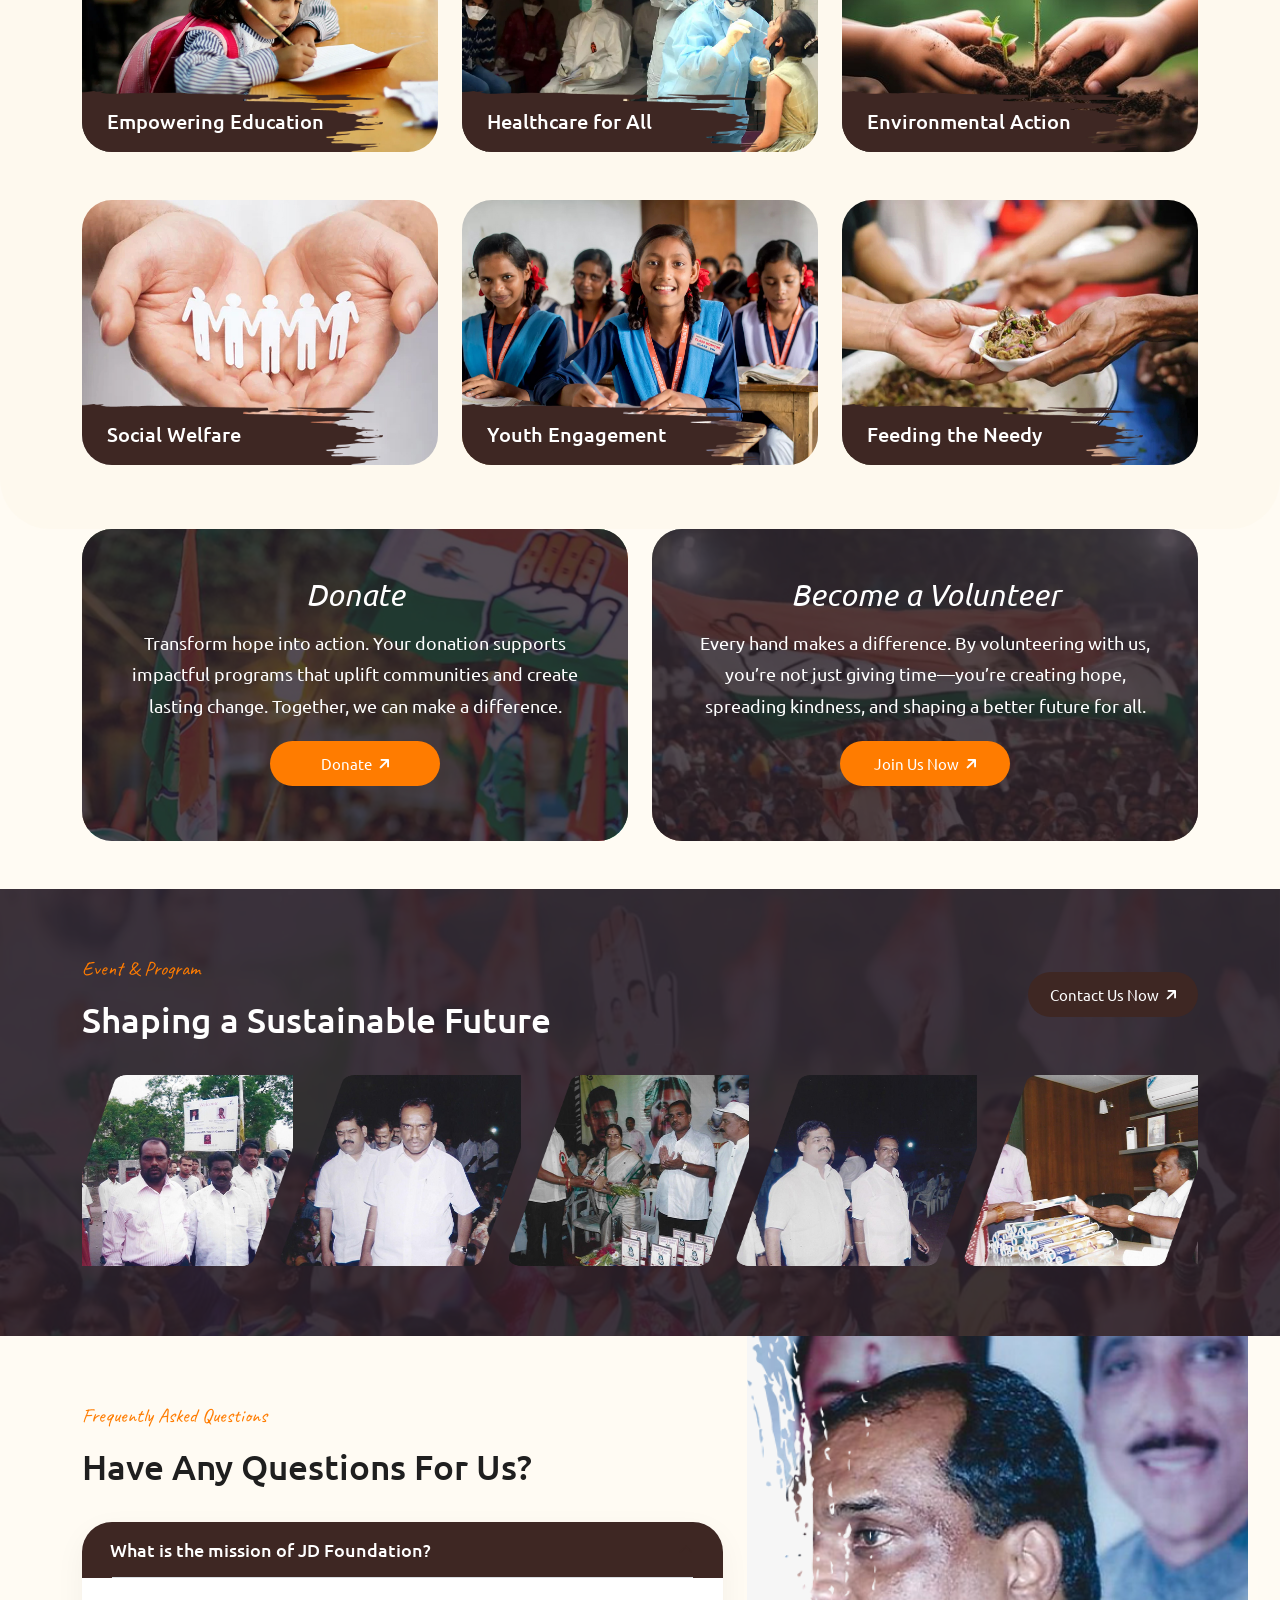
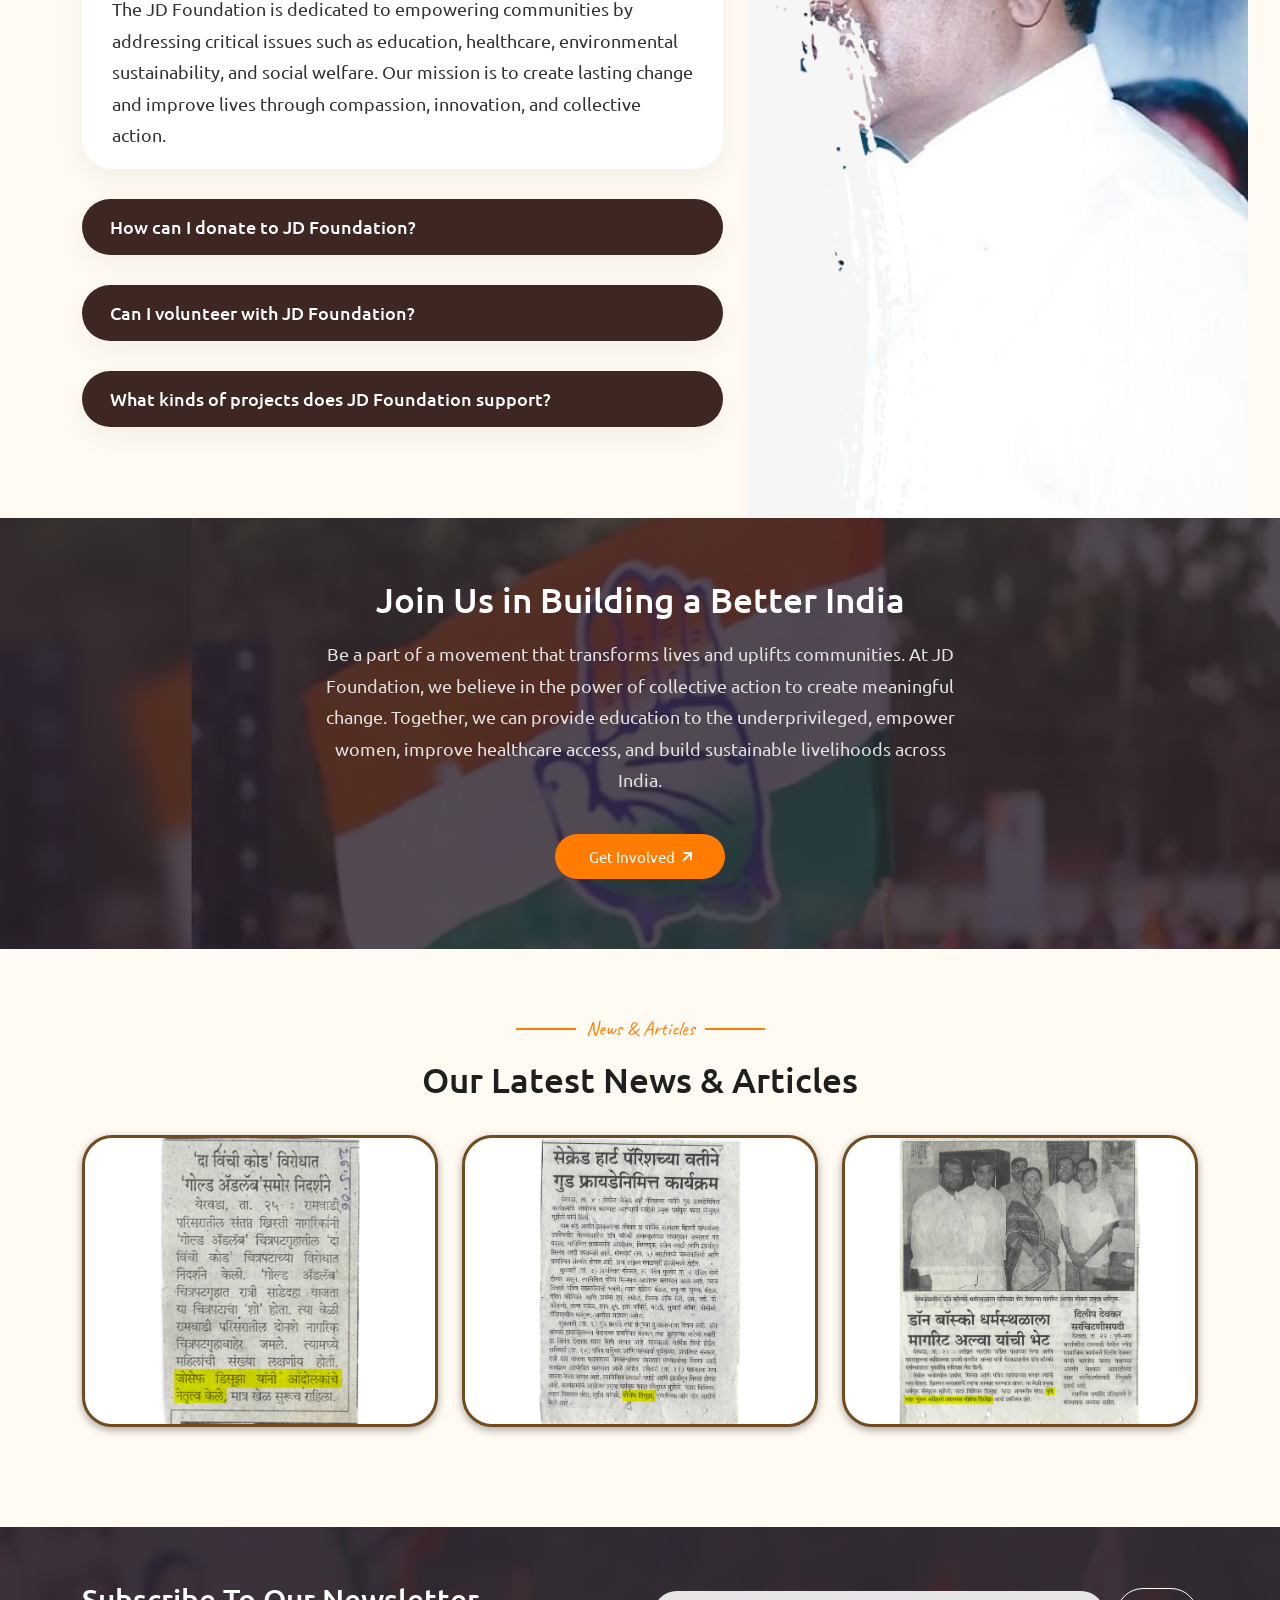
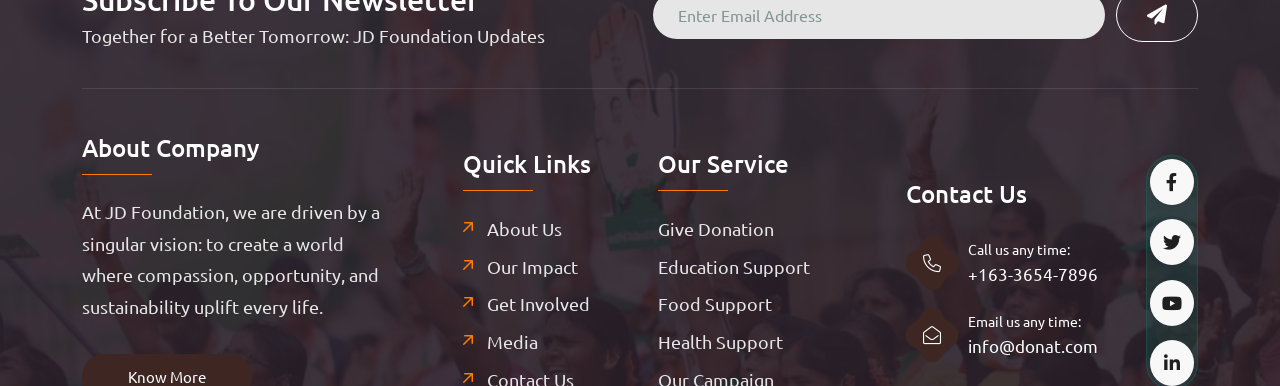
==== commit c5093d88: "first commit" ====
--- a/index.html
+++ b/index.html
@@ -228,22 +228,22 @@
                             <ul>
                                 <li>
                                     <a href="index.html">Home</a>
-            
+
                                 </li>
                                 <li><a href="about.html">About Us</a></li>
                                 <li>
                                     <a href="impact.html">Impact</a>
-            
+
                                 </li>
                                 <li>
                                     <a href="get-involved.html">Get Involved</a>
-            
+
                                 </li>
                                 <li>
                                     <a href="media.html">Media</a>
-            
+
                                 </li>
-            
+
                                 <li>
                                     <a href="contact.html">Contact Us</a>
                                 </li>
@@ -282,15 +282,17 @@
                     <img loading="lazy" src="assets/img/banner/b9.png" class="d-block w-100" alt="...">
                 </div>
             </div>
-            <button class="carousel-control-prev" type="button" data-bs-target="#carouselExampleControls" data-bs-slide="prev">
-              <span class="carousel-control-prev-icon" aria-hidden="true"></span>
-              <span class="visually-hidden">Previous</span>
+            <button class="carousel-control-prev" type="button" data-bs-target="#carouselExampleControls"
+                data-bs-slide="prev">
+                <span class="carousel-control-prev-icon" aria-hidden="true"></span>
+                <span class="visually-hidden">Previous</span>
             </button>
-            <button class="carousel-control-next" type="button" data-bs-target="#carouselExampleControls" data-bs-slide="next">
-              <span class="carousel-control-next-icon" aria-hidden="true"></span>
-              <span class="visually-hidden">Next</span>
+            <button class="carousel-control-next" type="button" data-bs-target="#carouselExampleControls"
+                data-bs-slide="next">
+                <span class="carousel-control-next-icon" aria-hidden="true"></span>
+                <span class="visually-hidden">Next</span>
             </button>
-          </div>
+        </div>
 
     </section>
 
@@ -347,8 +349,7 @@
 
 
     <section class="overflow-hidden">
-        <div class="project-wrap1 space th-radius overflow-hidden pb-3 pt-5" 
-            data-overlay="gray" data-opacity="5">
+        <div class="project-wrap1 space th-radius overflow-hidden pb-3 pt-5" data-overlay="gray" data-opacity="5">
             <div class="shape-mockup project-bg-shape1-1" data-top="0" data-right="0">
                 <img src="assets/img/shape/project-shape1-1.png" alt="img">
             </div>
@@ -484,7 +485,9 @@
                             <img src="assets/img/shape/cta_shape1_1.png" alt="img">
                         </div>
                         <h3 class="box-title">Become a Volunteer</h3>
-                        <p class="box-text">Every hand makes a difference. By volunteering with us, you’re not just giving time—you’re creating hope, spreading kindness, and shaping a better future for all.</p>
+                        <p class="box-text">Every hand makes a difference. By volunteering with us, you’re not just
+                            giving time—you’re creating hope, spreading kindness, and shaping a better future for all.
+                        </p>
                         <a href="contact.html" class="th-btn style5">Join Us Now <i
                                 class="fas fa-arrow-up-right ms-2"></i></a>
                     </div>
@@ -514,88 +517,158 @@
                     </div>
                 </div>
             </div>
-            <div class="event-card-wrap">
-                <div class="event-card">
-                    <div class="event-card_img" data-mask-src="assets/img/event/event_card1_1-mask.png">
-                        <img src="assets/img/gallery/1.jpg" alt="event">
-                    </div>
-                    <div class="event-card-hover-wrap">
-                        <div class="event-card-hover_img" data-mask-src="assets/img/event/event_card1_2-mask.png">
-                            <img src="assets/img/gallery/1.jpg" alt="event">
-
-                        </div>
-              
-                    </div>
-                </div>
-
-                <div class="event-card">
-                    <div class="event-card_img" data-mask-src="assets/img/event/event_card1_1-mask.png">
-                        <img src="assets/img/gallery/2.jpg" alt="event">
-                    </div>
-                    <div class="event-card-hover-wrap">
-                        <div class="event-card-hover_img" data-mask-src="assets/img/event/event_card1_2-mask.png">
-                            <img src="assets/img/gallery/2.jpg" alt="event">
-
-                        </div>
-                      
-                    </div>
-                </div>
-                <div class="event-card">
-                    <div class="event-card_img" data-mask-src="assets/img/event/event_card1_1-mask.png">
-                        <img src="assets/img/gallery/3.jpg" alt="event">
-                    </div>
-                    <div class="event-card-hover-wrap">
-                        <div class="event-card-hover_img" data-mask-src="assets/img/event/event_card1_2-mask.png">
-                            <img src="assets/img/gallery/3.jpg" alt="event">
-
-                        </div>
-                  
-                    </div>
-                </div>
-                <div class="event-card">
-                    <div class="event-card_img" data-mask-src="assets/img/event/event_card1_1-mask.png">
-                        <img src="assets/img/gallery/4.jpg" alt="event">
-                    </div>
-                    <div class="event-card-hover-wrap">
-                        <div class="event-card-hover_img" data-mask-src="assets/img/event/event_card1_2-mask.png">
-                            <img src="assets/img/gallery/4.jpg" alt="event">
-
-                        </div>
-                    
-                    </div>
-                </div>
-                <div class="event-card">
-                    <div class="event-card_img" data-mask-src="assets/img/event/event_card1_1-mask.png">
-                        <img src="assets/img/gallery/5.jpg" alt="event">
-                    </div>
-                    <div class="event-card-hover-wrap">
-                        <div class="event-card-hover_img" data-mask-src="assets/img/event/event_card1_2-mask.png">
-                            <img src="assets/img/gallery/5.jpg" alt="event">
-
-                        </div>
-                
-                    </div>
-                </div>
-                <div class="event-card">
-                    <div class="event-card_img" data-mask-src="assets/img/event/event_card1_1-mask.png">
-                        <img src="assets/img/gallery/6.jpg" alt="event">
-                    </div>
-                    <div class="event-card-hover-wrap">
-                        <div class="event-card-hover_img" data-mask-src="assets/img/event/event_card1_2-mask.png">
-                            <img src="assets/img/gallery/6.jpg" alt="event">
-
-                        </div>
-             
-                    </div>
-                </div>
-
+
+            <div class="slider-area">
+                <div class="swiper th-gallery"
+                    data-slider-options='{"breakpoints":{"0":{"slidesPerView":1},"576":{"slidesPerView":"2"},"768":{"slidesPerView":"3"},"992":{"slidesPerView":"4"},"1200":{"slidesPerView":"5"}}, "autoHeight": "true"}'>
+
+                    <div class=" swiper-wrapper">
+                        <div class="swiper-slide">
+                        <div class="event-card">
+                            <div class="event-card_img" data-mask-src="assets/img/event/event_card1_1-mask.png">
+                                <img src="assets/img/gallery/1.jpg" alt="event">
+                            </div>
+                            <div class="event-card-hover-wrap">
+                                <div class="event-card-hover_img"
+                                    data-mask-src="assets/img/event/event_card1_2-mask.png">
+                                    <img src="assets/img/gallery/1.jpg" alt="event">
+
+                                </div>
+
+                            </div>
+                        </div>
+                        </div>
+                        <div class="swiper-slide">
+                        <div class="event-card">
+                            <div class="event-card_img" data-mask-src="assets/img/event/event_card1_1-mask.png">
+                                <img src="assets/img/gallery/2.jpg" alt="event">
+                            </div>
+                            <div class="event-card-hover-wrap">
+                                <div class="event-card-hover_img"
+                                    data-mask-src="assets/img/event/event_card1_2-mask.png">
+                                    <img src="assets/img/gallery/2.jpg" alt="event">
+
+                                </div>
+
+                            </div>
+                        </div>
+                        </div>
+                        <div class="swiper-slide">
+                        <div class="event-card">
+                            <div class="event-card_img" data-mask-src="assets/img/event/event_card1_1-mask.png">
+                                <img src="assets/img/gallery/3.jpg" alt="event">
+                            </div>
+                            <div class="event-card-hover-wrap">
+                                <div class="event-card-hover_img"
+                                    data-mask-src="assets/img/event/event_card1_2-mask.png">
+                                    <img src="assets/img/gallery/3.jpg" alt="event">
+
+                                </div>
+
+                            </div>
+                        </div>
+                        </div>
+                        <div class="swiper-slide">
+                        <div class="event-card">
+                            <div class="event-card_img" data-mask-src="assets/img/event/event_card1_1-mask.png">
+                                <img src="assets/img/gallery/4.jpg" alt="event">
+                            </div>
+                            <div class="event-card-hover-wrap">
+                                <div class="event-card-hover_img"
+                                    data-mask-src="assets/img/event/event_card1_2-mask.png">
+                                    <img src="assets/img/gallery/4.jpg" alt="event">
+
+                                </div>
+
+                            </div>
+                        </div>
+                        </div>
+                        <div class="swiper-slide">
+                        <div class="event-card">
+                            <div class="event-card_img" data-mask-src="assets/img/event/event_card1_1-mask.png">
+                                <img src="assets/img/gallery/5.jpg" alt="event">
+                            </div>
+                            <div class="event-card-hover-wrap">
+                                <div class="event-card-hover_img"
+                                    data-mask-src="assets/img/event/event_card1_2-mask.png">
+                                    <img src="assets/img/gallery/5.jpg" alt="event">
+
+                                </div>
+
+                            </div>
+                        </div>
+                        </div>
+                        <div class="swiper-slide">
+                        <div class="event-card">
+                            <div class="event-card_img" data-mask-src="assets/img/event/event_card1_1-mask.png">
+                                <img src="assets/img/gallery/6.jpg" alt="event">
+                            </div>
+                            <div class="event-card-hover-wrap">
+                                <div class="event-card-hover_img"
+                                    data-mask-src="assets/img/event/event_card1_2-mask.png">
+                                    <img src="assets/img/gallery/6.jpg" alt="event">
+
+                                </div>
+
+                            </div>
+                        </div>
+                        </div>
+
+                        <div class="swiper-slide">
+                        <div class="event-card">
+                            <div class="event-card_img" data-mask-src="assets/img/event/event_card1_1-mask.png">
+                                <img src="assets/img/gallery/11.jpg" alt="event">
+                            </div>
+                            <div class="event-card-hover-wrap">
+                                <div class="event-card-hover_img"
+                                    data-mask-src="assets/img/event/event_card1_2-mask.png">
+                                    <img src="assets/img/gallery/11.jpg" alt="event">
+
+                                </div>
+
+                            </div>
+                        </div>
+                        </div>
+                        <div class="swiper-slide">
+                        <div class="event-card">
+                            <div class="event-card_img" data-mask-src="assets/img/event/event_card1_1-mask.png">
+                                <img src="assets/img/gallery/12.jpg" alt="event">
+                            </div>
+                            <div class="event-card-hover-wrap">
+                                <div class="event-card-hover_img"
+                                    data-mask-src="assets/img/event/event_card1_2-mask.png">
+                                    <img src="assets/img/gallery/12.jpg" alt="event">
+
+                                </div>
+
+                            </div>
+                        </div>
+                        </div>
+                        <div class="swiper-slide">
+                        <div class="event-card">
+                            <div class="event-card_img" data-mask-src="assets/img/event/event_card1_1-mask.png">
+                                <img src="assets/img/gallery/13.jpg" alt="event">
+                            </div>
+                            <div class="event-card-hover-wrap">
+                                <div class="event-card-hover_img"
+                                    data-mask-src="assets/img/event/event_card1_2-mask.png">
+                                    <img src="assets/img/gallery/13.jpg" alt="event">
+
+                                </div>
+
+                            </div>
+                        </div>
+                        </div>
+
+                    </div>
+                </div>
             </div>
         </div>
     </section>
-  
-
-
-    <div class="space overflow-hidden faq-area-2"  >
+
+
+
+    <div class="space overflow-hidden faq-area-2">
 
         <div class="container">
             <div class="row gy-60 gx-60">
@@ -723,37 +796,41 @@
 
 
 
- 
+
 
     <!--==============================
 Faq Area
 ==============================-->
 
 
-<section class="cta-area-2 space overflow-hidden bg-theme-dark" id="contact-sec" style="background-image: url(assets/img/bg/congress.jpg);">
-    <div class="cta-bg-shape2-1 shape-mockup jump d-lg-block d-none" data-top="-22%" data-left="2%"><img
-            src="assets/img/shape/cta_shape2_1.png" alt="img"></div>
-    <div class="cta-bg-shape2-2 shape-mockup jump-reverse d-lg-block d-none" data-top="-12%" data-right="-5%"><img
-            src="assets/img/shape/cta_shape2_2.png" alt="img"></div>
-
-    <div class="container">
-        <div class="row justify-content-center">
-            <div class="col-lg-7">
-                <div class="title-area text-center mb-0">
-                    <h2 class="sec-title text-white mb-3">Join Us in Building a Better India</h2>
-
-                    <p>Be a part of a movement that transforms lives and uplifts communities. At JD Foundation, we believe in the power of collective action to create meaningful change. Together, we can provide education to the underprivileged, empower women, improve healthcare access, and build sustainable livelihoods across India.</p>
-                    <a href="contact.html" class="th-btn style5 mt-20">Get Involved <i
-                            class="fas fa-arrow-up-right ms-2"></i></a>
-                </div>
-            </div>
-        </div>
-    </div>
-</section>
+    <section class="cta-area-2 space overflow-hidden bg-theme-dark" id="contact-sec"
+        style="background-image: url(assets/img/bg/congress.jpg);">
+        <div class="cta-bg-shape2-1 shape-mockup jump d-lg-block d-none" data-top="-22%" data-left="2%"><img
+                src="assets/img/shape/cta_shape2_1.png" alt="img"></div>
+        <div class="cta-bg-shape2-2 shape-mockup jump-reverse d-lg-block d-none" data-top="-12%" data-right="-5%"><img
+                src="assets/img/shape/cta_shape2_2.png" alt="img"></div>
+
+        <div class="container">
+            <div class="row justify-content-center">
+                <div class="col-lg-7">
+                    <div class="title-area text-center mb-0">
+                        <h2 class="sec-title text-white mb-3">Join Us in Building a Better India</h2>
+
+                        <p>Be a part of a movement that transforms lives and uplifts communities. At JD Foundation, we
+                            believe in the power of collective action to create meaningful change. Together, we can
+                            provide education to the underprivileged, empower women, improve healthcare access, and
+                            build sustainable livelihoods across India.</p>
+                        <a href="contact.html" class="th-btn style5 mt-20">Get Involved <i
+                                class="fas fa-arrow-up-right ms-2"></i></a>
+                    </div>
+                </div>
+            </div>
+        </div>
+    </section>
     <!--==============================
 Blog Area  
 ==============================-->
-    <section class="space" id="blog-sec"  >
+    <section class="space" id="blog-sec">
         <div class="container">
             <div class="title-area text-center">
                 <span class="sub-title">News & Articles</span>
@@ -902,12 +979,12 @@
                             <h3 class="widget_title">Quick Links</h3>
                             <div class="menu-all-pages-container">
                                 <ul class="menu">
-                                        <li><a href="about.html">About Us</a></li>
-                                        <li><a href="impact.html">Our Impact</a></li>
-                                        <li><a href="get-involved.html">Get Involved</a></li>
-                                        <li><a href="media.html">Media</a></li>
-                                        <li><a href="contact.html">Contact Us</a></li>
-                                    </ul>
+                                    <li><a href="about.html">About Us</a></li>
+                                    <li><a href="impact.html">Our Impact</a></li>
+                                    <li><a href="get-involved.html">Get Involved</a></li>
+                                    <li><a href="media.html">Media</a></li>
+                                    <li><a href="contact.html">Contact Us</a></li>
+                                </ul>
                             </div>
                         </div>
                     </div>
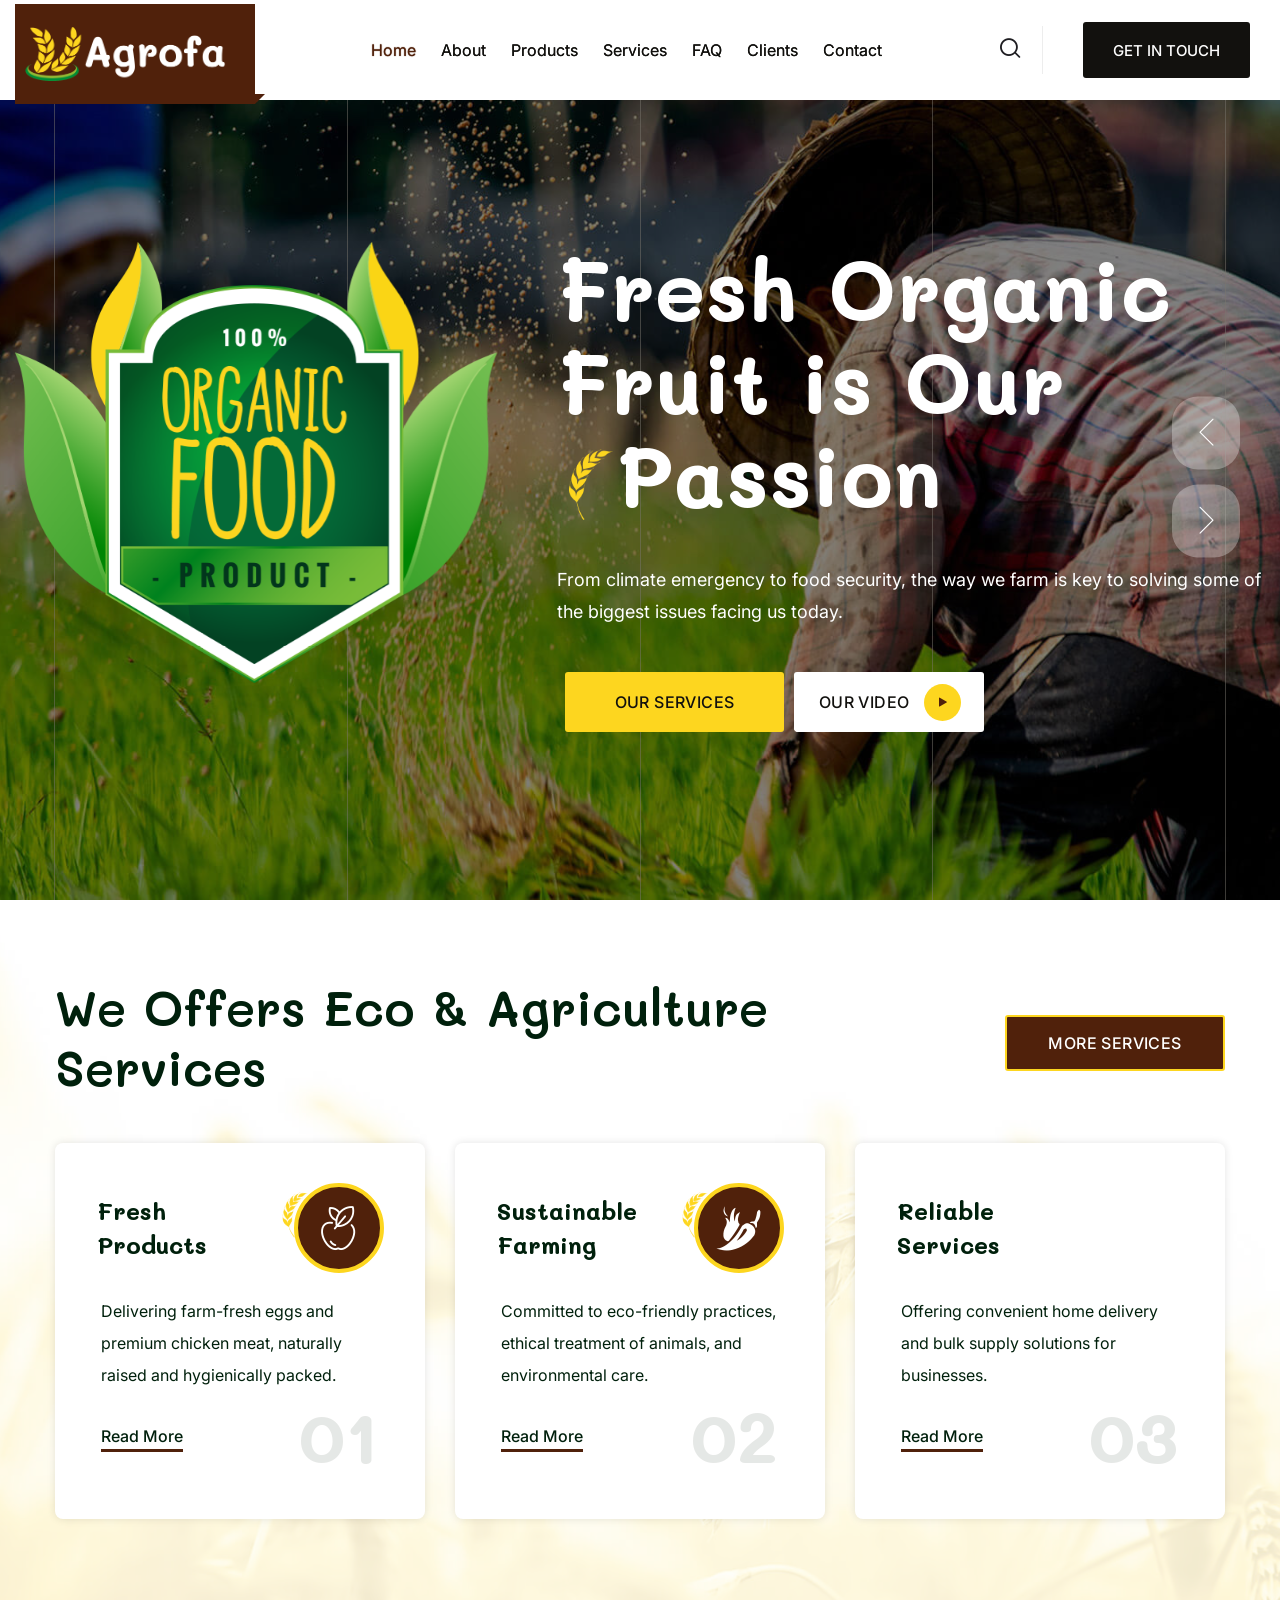
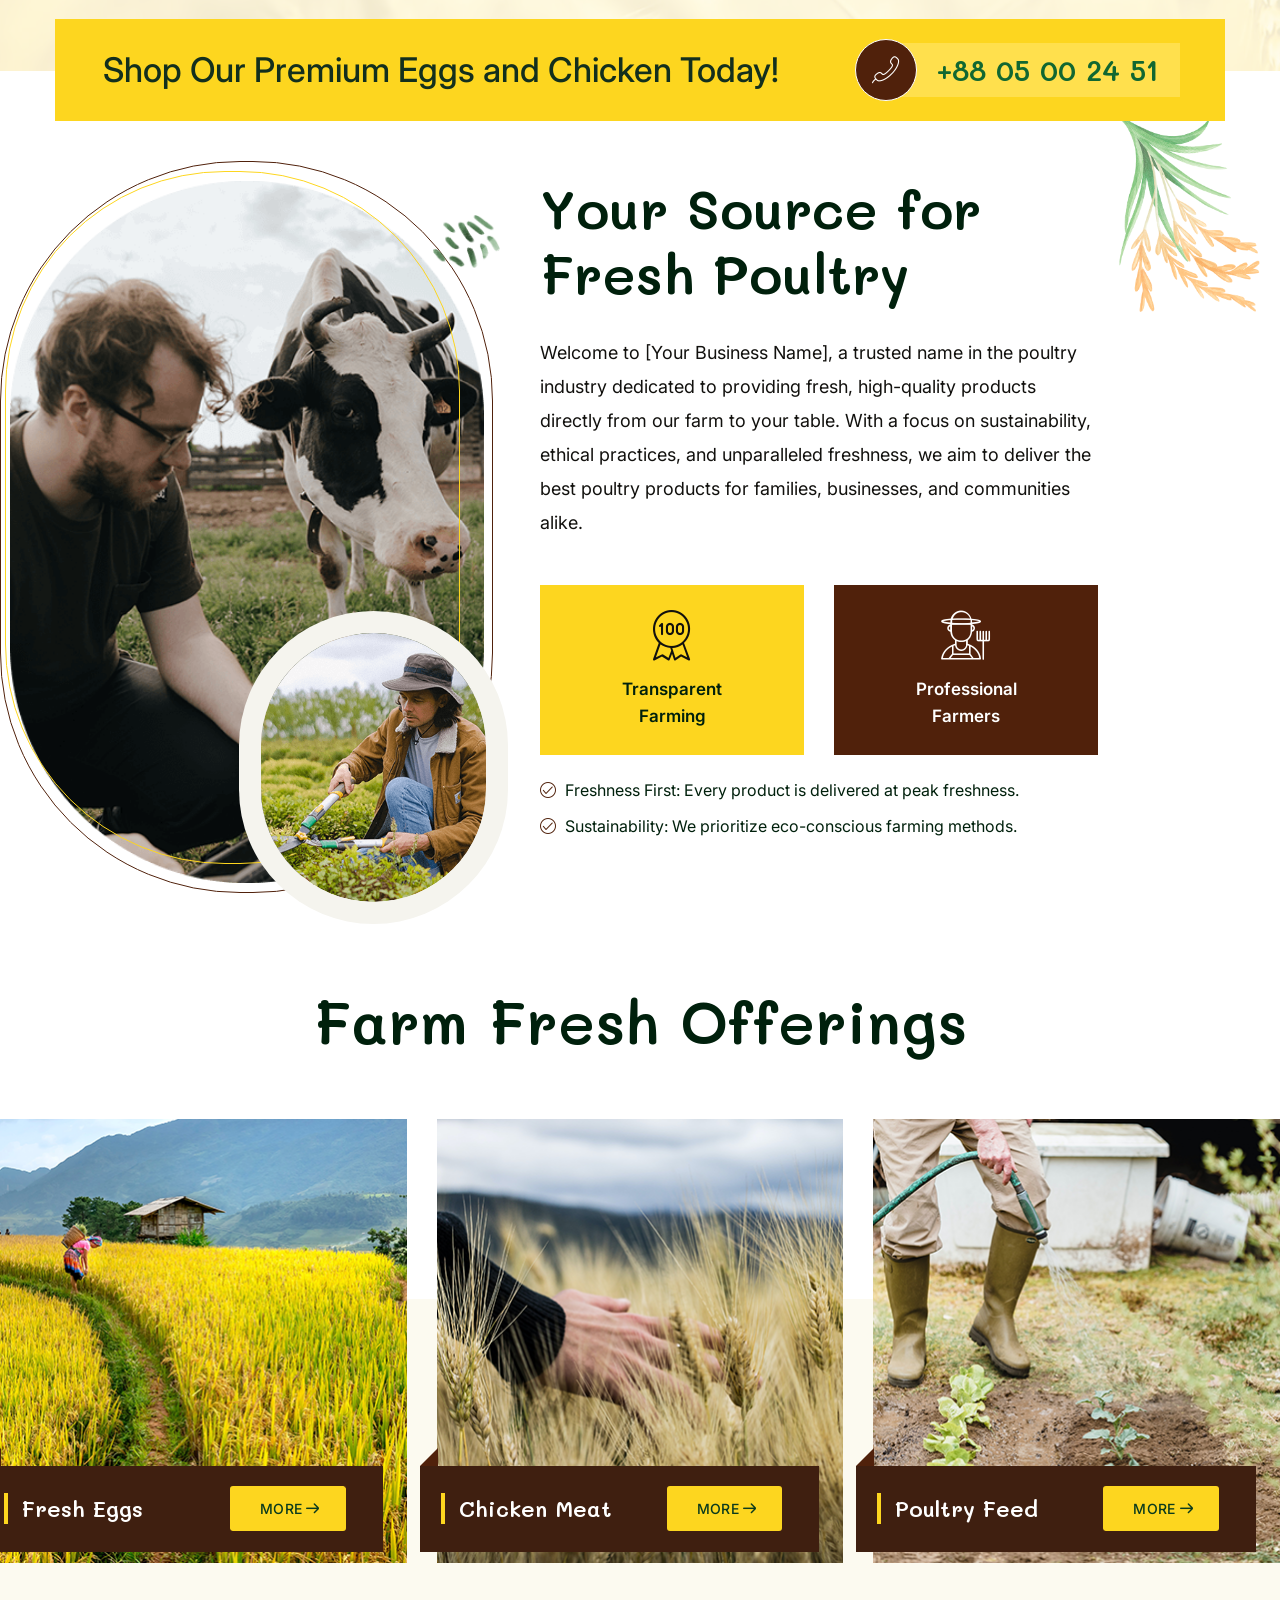
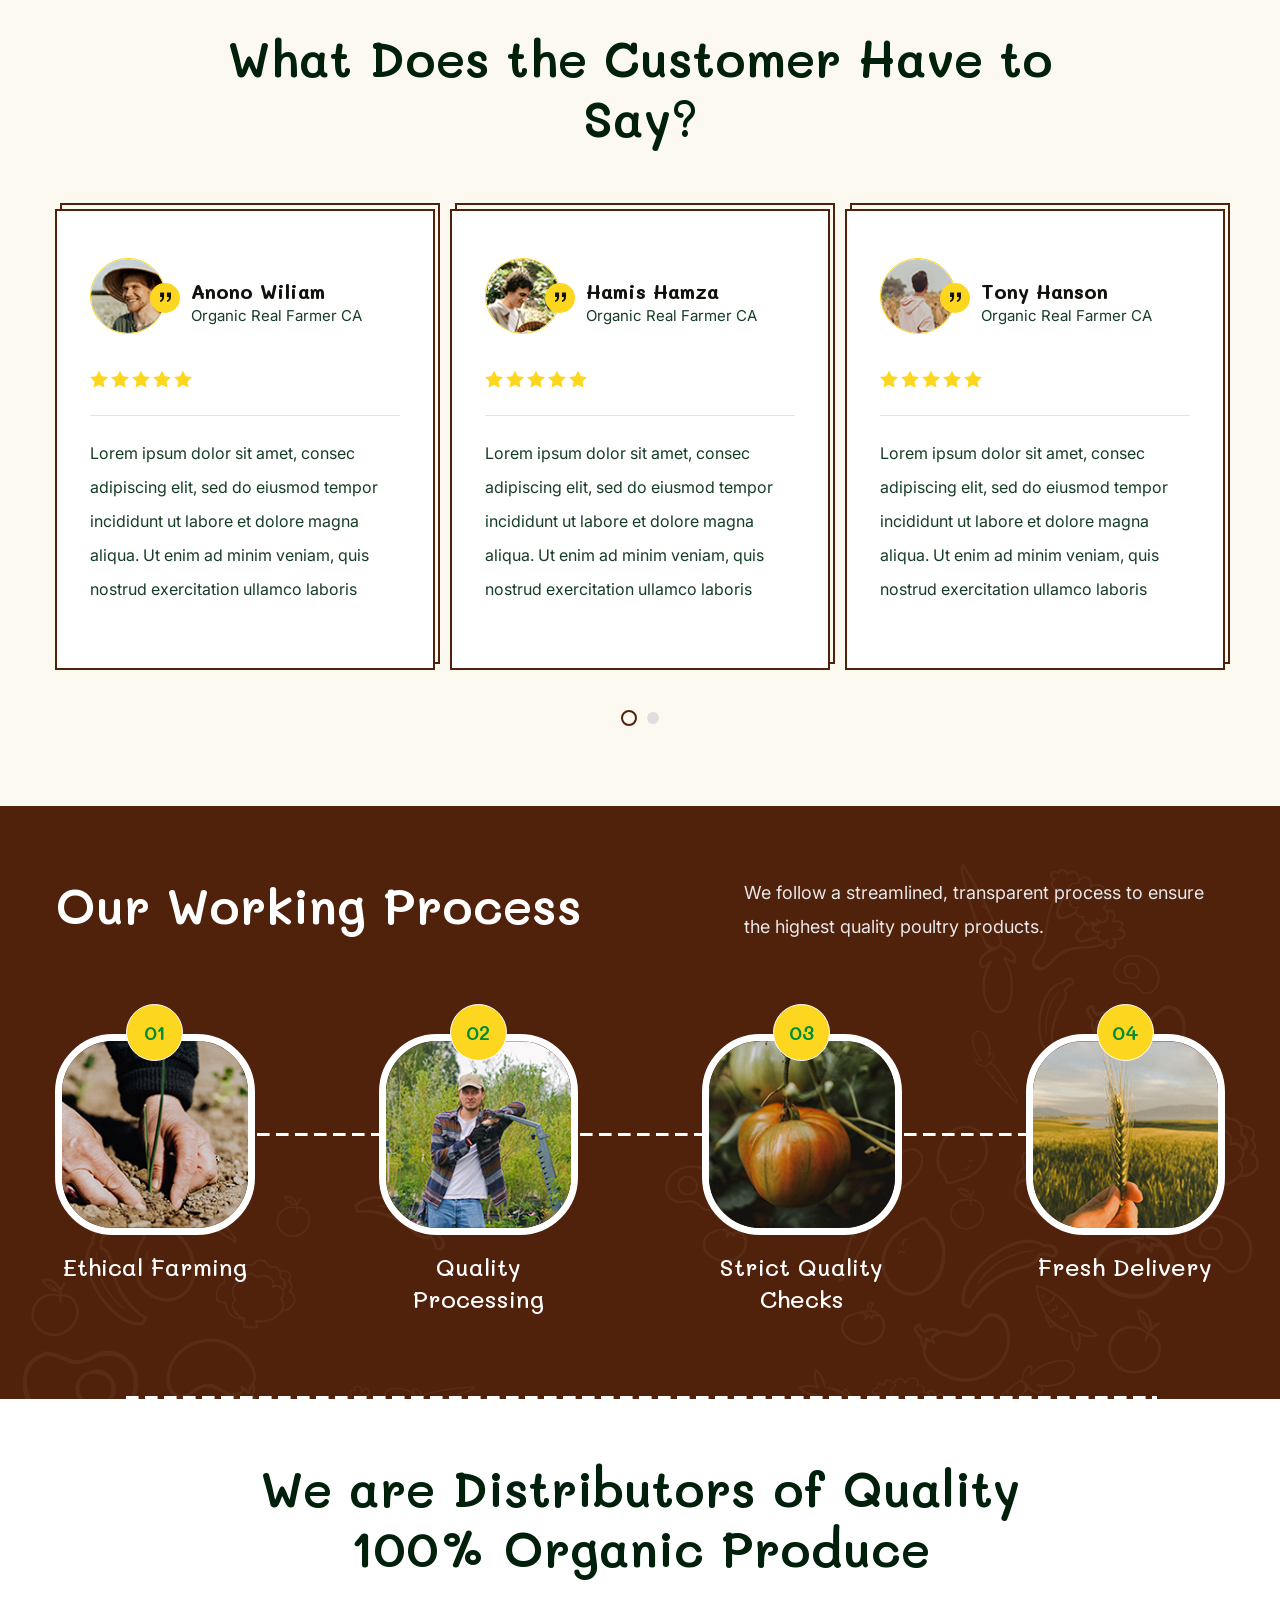
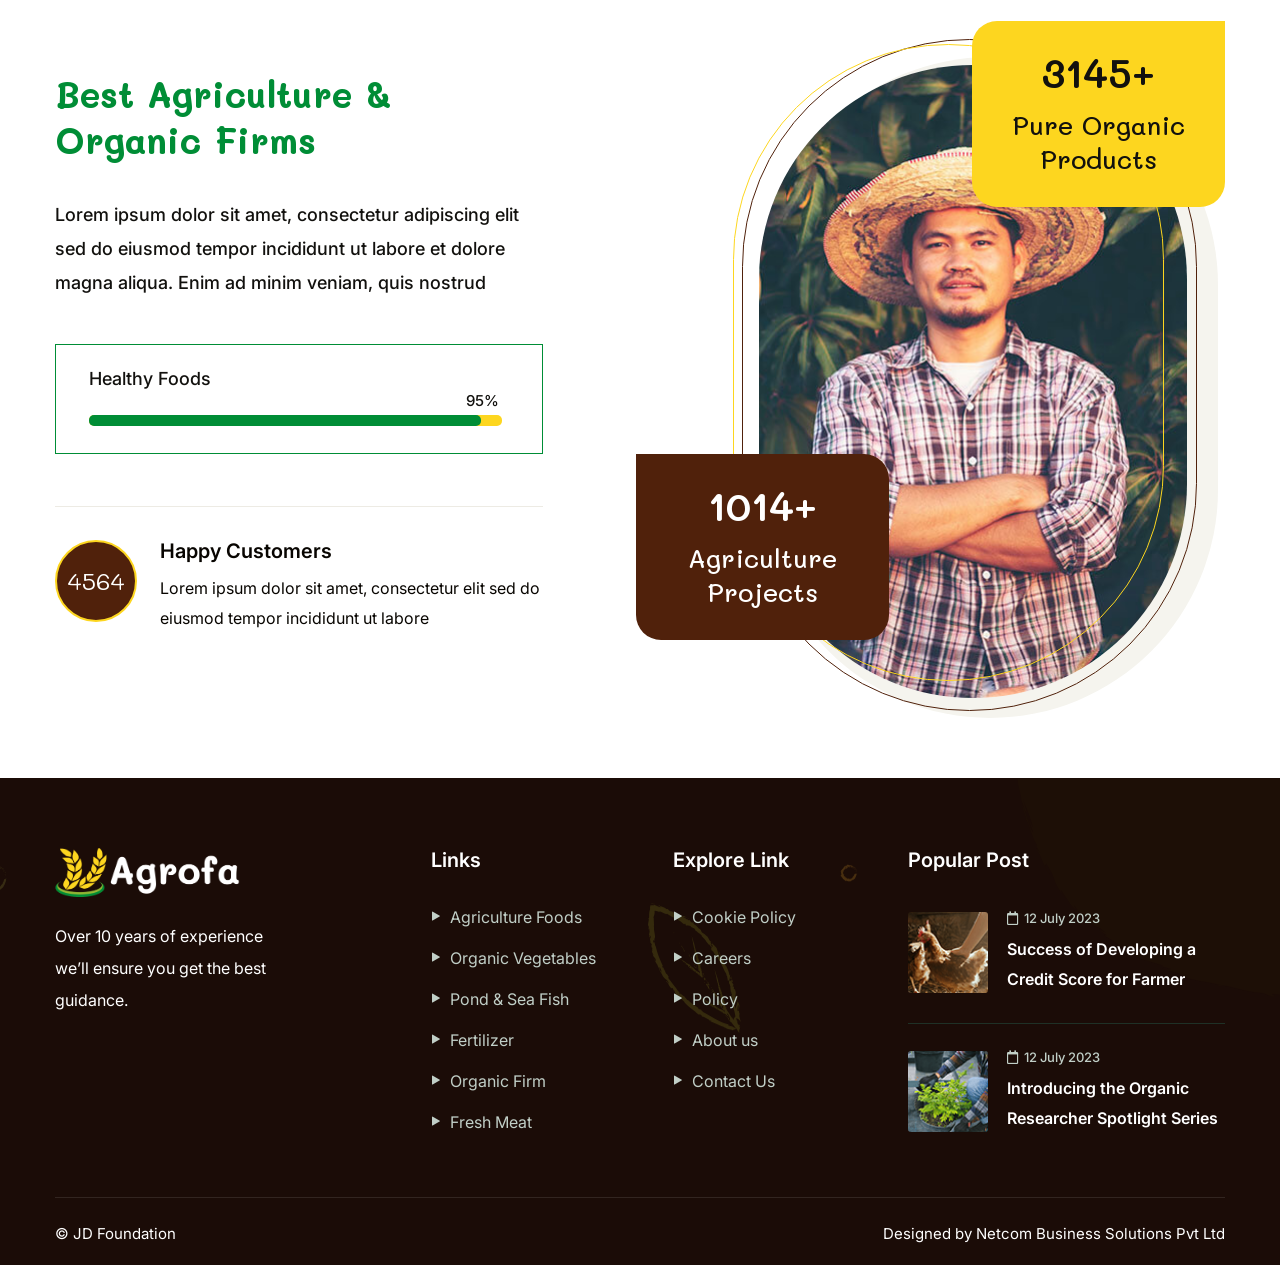
==== commit fbd33c40: "first commit" ====
--- a/index.html
+++ b/index.html
@@ -1,1099 +1,1135 @@
-<!doctype html>
-<html class="no-js" lang="zxx" dir="ltr">
-
-
+<!DOCTYPE html>
+<html lang="en">
+
+
+<!-- Mirrored from bracketweb.com/agrofa-html/index-3.html by HTTrack Website Copier/3.x [XR&CO'2014], Wed, 11 Dec 2024 04:54:37 GMT -->
 
 <head>
-    <meta name="google-site-verification" content="dNfcbdU3iuW1TZr_tULfPBhedZXTpeeLoDKEJ6lap-I" />
-    <meta charset="utf-8">
-    <meta http-equiv="X-UA-Compatible" content="IE=edge,chrome=1" />
-    <meta name="format-detection" content="telephone=no" />
-    <meta http-equiv='cache-control' content='no-cache' />
-    <meta http-equiv='expires' content='0' />
-    <meta http-equiv='pragma' content='no-cache' />
-
-    <meta name="viewport" content="width=device-width, initial-scale=1" />
-
-    <!--Page Specific Metadata-->
-    <title>JD Foundation </title>
-    <meta name="referrer" content="no-referrer-when-downgrade" />
-    <meta name="description" content="" />
-    <meta name="keywords" content="" />
-    <meta name="robots" content="all" />
-    <meta name="googlebot" content="index, follow, max-snippet:-1, max-image-preview:large, max-video-preview:-1" />
-    <meta name="bingbot" content="index, follow, max-snippet:-1, max-image-preview:large, max-video-preview:-1" />
-    <meta property="article:published_time" content="" />
-    <meta property="article:modified_time" content=" " />
-    <link rel="canonical" href="#" />
-
-    <!--Open Graph Metadata-->
-    <meta property="og:type" content="website" />
-    <meta property="og:title" content="" />
-    <meta property="og:description" content="" />
-    <meta property="og:image" content="" />
-    <meta property="og:site_name" content="" />
-    <meta property="og:url" content="" />
-    <meta property="article:publisher" content="" />
-    <meta property="article:published_time" content="" />
-
-    <!--Twitter Card Metadata-->
-    <meta name="twitter:card" content="summary_large_image" />
-    <meta name="twitter:url" content="" />
-    <meta name="twitter:title" content="" />
-    <meta name="twitter:description" content="" />
-    <meta name="twitter:image:src" content="https://#" />
-    <meta name="twitter:site" content="@#" />
-    <meta name="twitter:creator" content="@#">
-
-    <!-- Place favicon.ico in the root directory -->
-    <link rel="apple-touch-icon" href="assets/img/favicon.png" />
-    <link rel="shortcut icon" href="assets/img/favicon.png" type="img/png" />
-
-    <!--==============================
-	  Google Fonts
-	============================== -->
+    <meta charset="UTF-8">
+    <meta name="viewport" content="width=device-width, initial-scale=1.0">
+    <title>Home Three || Agrofa || HTML Template For Agriculture & Organic Farm</title>
+    <!-- favicons Icons -->
+    <link rel="apple-touch-icon" sizes="180x180" href="assets/images/favicons/apple-touch-icon.png">
+    <link rel="icon" type="image/png" sizes="32x32" href="assets/images/favicons/favicon-32x32.png">
+    <link rel="icon" type="image/png" sizes="16x16" href="assets/images/favicons/favicon-16x16.png">
+    <link rel="manifest" href="assets/images/favicons/site.webmanifest">
+    <meta name="description"
+        content="Sollox is a modern HTML Template for Beauty, Spa Centers, Hair, Nail, Spa Salons & Cosmetic shops. The template perfectly fits Beauty Spa, Salon, and Wellness Treatments websites and businesses.">
+
+    <!-- fonts -->
     <link rel="preconnect" href="https://fonts.googleapis.com/">
     <link rel="preconnect" href="https://fonts.gstatic.com/" crossorigin>
     <link
-        href="https://fonts.googleapis.com/css2?family=Caveat:wght@400..700&amp;family=Nunito+Sans:ital,opsz,wght@0,6..12,200..1000;1,6..12,200..1000&amp;family=Nunito:ital,wght@0,200..1000;1,200..1000&amp;display=swap"
+        href="https://fonts.googleapis.com/css2?family=Inter:wght@100;200;300;400;500;600;700;800;900&amp;display=swap"
         rel="stylesheet">
-
-    <!--==============================
-	    All CSS File
-	============================== -->
-    <!-- Bootstrap -->
-    <link rel="stylesheet" href="assets/css/bootstrap.min.css">
-    <!-- Fontawesome Icon -->
-    <link rel="stylesheet" href="assets/css/fontawesome.min.css">
-    <!-- Magnific Popup -->
-    <link rel="stylesheet" href="assets/css/magnific-popup.min.css">
-    <!-- Swiper Js -->
-    <link rel="stylesheet" href="assets/css/swiper-bundle.min.css">
-    <!-- Theme Custom CSS -->
-    <link rel="stylesheet" href="assets/css/style.css">
-
+    <link
+        href="https://fonts.googleapis.com/css2?family=Mali:ital,wght@0,200;0,300;0,400;0,500;0,600;0,700;1,200;1,300;1,400;1,500;1,600;1,700&amp;display=swap"
+        rel="stylesheet">
+    <link
+        href="https://fonts.googleapis.com/css2?family=Outfit:wght@100;200;300;400;500;600;700;800;900&amp;display=swap"
+        rel="stylesheet">
+    <link
+        href="https://fonts.googleapis.com/css2?family=Kumbh+Sans:wght@100;200;300;400;500;600;700;800;900&amp;display=swap"
+        rel="stylesheet">
+    <link
+        href="https://fonts.googleapis.com/css2?family=Pathway+Extreme:opsz,wght@8..144,400;8..144,600&amp;display=swap"
+        rel="stylesheet">
+
+
+    <link rel="stylesheet" href="assets/vendors/bootstrap/css/bootstrap.min.css">
+    <link rel="stylesheet" href="assets/vendors/bootstrap-select/bootstrap-select.min.css">
+    <link rel="stylesheet" href="assets/vendors/animate/animate.min.css">
+    <link rel="stylesheet" href="assets/vendors/fontawesome/css/all.min.css">
+    <link rel="stylesheet" href="assets/vendors/jquery-ui/jquery-ui.css">
+    <link rel="stylesheet" href="assets/vendors/jarallax/jarallax.css">
+    <link rel="stylesheet" href="assets/vendors/jquery-magnific-popup/jquery.magnific-popup.css">
+    <link rel="stylesheet" href="assets/vendors/nouislider/nouislider.min.css">
+    <link rel="stylesheet" href="assets/vendors/nouislider/nouislider.pips.css">
+    <link rel="stylesheet" href="assets/vendors/tiny-slider/tiny-slider.css">
+    <link rel="stylesheet" href="assets/vendors/agrofa-icons/style.css">
+    <link rel="stylesheet" href="assets/vendors/owl-carousel/css/owl.carousel.min.css">
+    <link rel="stylesheet" href="assets/vendors/owl-carousel/css/owl.theme.default.min.css">
+
+    <!-- template styles -->
+    <link rel="stylesheet" href="assets/css/agrofa.css">
 </head>
 
-<body data-bg-src="assets/img/bg/conbg.png">
-
-    <!--[if lte IE 9]>
-    	<p class="browserupgrade">You are using an <strong>outdated</strong> browser. Please <a href="https://browsehappy.com/">upgrade your browser</a> to improve your experience and security.</p>
-  	<![endif]-->
-
-
-    <!--********************************
-   		Code Start From Here 
-	******************************** -->
-
-    <!--==============================
-     Preloader
-  ==============================-->
-
-    <div class="sidemenu-wrapper sidemenu-cart ">
-        <div class="sidemenu-content">
-            <button class="closeButton sideMenuCls"><i class="far fa-times"></i></button>
-            <div class="widget woocommerce widget_shopping_cart">
-                <h3 class="widget_title">Shopping cart</h3>
-                <div class="widget_shopping_cart_content">
-                    <ul class="woocommerce-mini-cart cart_list product_list_widget ">
-                        <li class="woocommerce-mini-cart-item mini_cart_item">
-                            <a href="#" class="remove remove_from_cart_button"><i class="far fa-times"></i></a>
-                            <a href="#"><img src="assets/img/product/product_thumb_1_1.png" alt="Cart Image">Books</a>
-                            <span class="quantity">1 ×
-                                <span class="woocommerce-Price-amount amount">
-                                    <span class="woocommerce-Price-currencySymbol">$</span>940.00</span>
+<body class="custom-cursor">
+
+    <div class="custom-cursor__cursor"></div>
+    <div class="custom-cursor__cursor-two"></div>
+
+
+    <!-- /.preloader -->
+    <div class="page-wrapper">
+        <div class="topbar-one topbar-one--three">
+            <div class="container-fluid">
+                <div class="topbar-one__inner">
+                    <div class="topbar-one__social">
+                        <a href="https://www.linkedin.com/">
+                            <i class="fab fa-linkedin-in" aria-hidden="true"></i>
+                            <span class="sr-only">Twitter</span>
+                        </a>
+                        <a href="https://twitter.com/">
+                            <i class="fab fa-twitter" aria-hidden="true"></i>
+                            <span class="sr-only">Facebook</span>
+                        </a>
+                        <a href="https://facebook.com/">
+                            <i class="fab fa-facebook-f" aria-hidden="true"></i>
+                            <span class="sr-only">Pinterest</span>
+                        </a>
+                        <a href="https://instagram.com/">
+                            <i class="fab fa-instagram" aria-hidden="true"></i>
+                            <span class="sr-only">Instagram</span>
+                        </a>
+                    </div><!-- /.topbar-one__social -->
+
+                    <ul class="list-unstyled topbar-one__info">
+                        <li class="topbar-one__info__item">
+                            <i class="icon-location topbar-one__info__icon"></i>
+                            <a href="#">San Francisco NY</a>
+                        </li>
+                        <li class="topbar-one__info__item">
+                            <i class="icon-email topbar-one__info__icon"></i>
+                            <a href="mailto:Support@gmail.com">Support@gmail.com</a>
+                        </li>
+                        <li class="topbar-one__info__item">
+                            <i class="icon-phone topbar-one__info__icon"></i>
+                            <a href="tel:+8805002451">+88 05 00 24 51</a>
+                        </li>
+                        <li class="topbar-one__info__item">
+                            <i class="icon-clock topbar-one__info__icon"></i>
+                            <a href="#">Mon - Sat: 09.00 to 06.00</a>
+                        </li>
+                    </ul><!-- /.list-unstyled topbar-one__info -->
+                    <div class="topbar-one__right">
+                        <p class="topbar-one__right-text">Agriculture & Organic Farm</p>
+                        <a href="about.html" class="agrofa-btn topbar-one__btn">
+                            <span>About Us</span>
+                        </a>
+                    </div><!-- /.topbar-one__right -->
+                </div><!-- /.topbar-one__inner -->
+            </div><!-- /.container-fluid -->
+        </div><!-- /.topbar-one--three -->
+
+
+        <header class="main-header main-header--three sticky-header sticky-header--normal">
+            <div class="container-fluid">
+                <div class="main-header__inner">
+                    <div class="main-header__logo">
+                        <a href="index.html" class="main-header__logo_link">
+                            <img src="assets/images/logo-light.png" alt="Agrofa HTML" width="156">
+                        </a>
+                    </div><!-- /.main-header__logo -->
+
+                    <nav class="main-header__nav main-menu">
+                        <ul class="main-menu__list">
+
+                            <li class="dropdown megamenu">
+                                <a href="index.html">Home</a>
+
+                            </li>
+
+
+
+                            <li class="dropdown">
+                                <a href="about.html">About</a>
+                            </li>
+
+                            <li>
+                                <a href="products.html">Products</a>
+                                <ul>
+                                    <li><a href="">Fresh Eggs</a></li>
+                                    <li><a href="">Chicken Meat</a></li>
+                                    <li><a href="">Poultry Feed</a></li>
+                                    <li><a href="">Manure and Fertilizer</a></li>
+
+                                </ul>
+                            </li>
+
+                            <li>
+                                <a href="services.html">Services</a>
+                                <ul>
+                                    <li><a href="">Home Delivery</a></li>
+                                    <li><a href="">Bulk Supply for Businesses</a></li>
+                                    <li><a href="">Poultry Farming Consultancy</a></li>
+
+
+                                </ul>
+                            </li>
+                            <li><a href="faq.html">FAQ</a></li>
+                            <li><a href="clients.html">Clients</a></li>
+
+
+
+                            <li><a href="contact.html">Contact</a></li>
+                        </ul>
+                    </nav><!-- /.main-header__nav -->
+                    <div class="main-header__right">
+                        <div class="mobile-nav__btn mobile-nav__toggler">
+                            <span></span>
+                            <span></span>
+                            <span></span>
+                        </div><!-- /.mobile-nav__toggler -->
+                        <a href="#" class="search-toggler main-header__search_bx">
+                            <p class="main-header__keyword">Search Keyword</p>
+                            <div class="main-header__search">
+                                <i class="icon-search1" aria-hidden="true"></i>
+                                <!-- <img src="../assets/images/nav-img/shearch_icon.png" class="main-header__search_icon" alt=""> -->
+                                <span class="sr-only">Search</span>
+                            </div>
+                        </a><!-- /.search-toggler -->
+
+                        <a href="cart.html" class="main-header__cart">
+                            <i class="icon-market" aria-hidden="true"></i>
+                            <!-- <img class="main-header__cart_icon" src="../assets/images/nav-img/chart_icon.png" alt=""> -->
+                            <span class="main-header__cart_count">0</span>
+                            <span class="sr-only">Search</span>
+                        </a><!-- /.search-toggler -->
+                        <a href="contact.html" class="agrofa-btn main-header__btn">
+                            <span>Get In Touch</span>
+                        </a><!-- /.thm-btn main-header__btn -->
+                    </div><!-- /.main-header__right -->
+                </div><!-- /.main-header__inner -->
+            </div><!-- /.container-fluid -->
+        </header><!-- /.main-header--three -->
+        <!-- main-slider-start -->
+        <section class="main-slider-one main-slider-three">
+            <div class="main-slider-three__carousel agrofa-owl__carousel owl-carousel" data-owl-options='{
+		"loop": true,
+		"animateOut": "fadeOut",
+		"animateIn": "fadeIn",
+		"items": 1,
+		"autoplay": false,
+		"autoplayTimeout": 7000,
+		"smartSpeed": 1000,
+		"nav": true,
+        "navText": ["<span class=\"icon-left-arrow1\"></span>","<span class=\"icon-right-arrow1\"></span>"],
+		"dots": false,
+		"margin": 0
+		}'>
+                <div class="item">
+                    <div class="main-slider-three__item">
+                        <div class="main-slider-three__bg"
+                            style="background-image: url(assets/images/hero-images/hero-img3-1.jpg);"></div>
+                        <div class="container">
+                            <div class="row">
+                                <div class="col-xl-6 col-lg-4 main-slider-three__organic-img fadeInLeft wow"
+                                    data-wow-delay="1200ms">
+                                    <img src="assets/images/shapes/eco-organic3-1.png" alt="">
+                                </div>
+
+                                <div class="col-xl-6 col-lg-8 main-slider-three__content-col">
+                                    <div class="main-slider-three__content">
+                                        <h1 class="main-slider-one__title">Fresh Organic
+                                            Fruit is Our
+                                            <span> Passion</span>
+                                        </h1>
+                                        <p class="main-slider-one__info-text">From climate emergency to food security,
+                                            the way we farm is key to solving some of the biggest issues facing us
+                                            today.</p>
+                                        <div class="main-slider-three__btn">
+                                            <a href="services.html" class="agrofa-btn agrofa-btn--base"><span>Our
+                                                    Services</span></a>
+                                            <a href="https://www.youtube.com/watch?v=ZFAAf5DYLF8"
+                                                class="agrofa-btn agrofa-btn--base agrofa-video-btn video-popup"><span>our
+                                                    Video</span></a>
+                                        </div>
+                                    </div>
+                                </div>
+                            </div>
+                        </div>
+
+                        <div class="main-slider-one__line-bx">
+                            <span class="main-slider-one__line"></span>
+                            <span class="main-slider-one__line"></span>
+                            <span class="main-slider-one__line"></span>
+                            <span class="main-slider-one__line"></span>
+                            <span class="main-slider-one__line"></span>
+                        </div>
+                    </div>
+                </div>
+                <div class="item">
+                    <div class="main-slider-three__item">
+                        <div class="main-slider-three__bg"
+                            style="background-image: url(assets/images/hero-images/hero-img3-2.jpg);"></div>
+                        <div class="container">
+                            <div class="row">
+                                <div class="col-xl-6 col-lg-4 main-slider-three__organic-img fadeInLeft wow"
+                                    data-wow-delay="1200ms">
+                                    <img src="assets/images/shapes/eco-organic3-1.png" alt="">
+                                </div>
+
+                                <div class="col-xl-6 col-lg-4 main-slider-three__content-col">
+                                    <div class="main-slider-three__content">
+                                        <h1 class="main-slider-one__title">Fresh Organic
+                                            Fruit is Our
+                                            <span> Passion</span>
+                                        </h1>
+                                        <p class="main-slider-one__info-text">From climate emergency to food security,
+                                            the way we farm is key to solving some of the biggest issues facing us
+                                            today.</p>
+                                        <div class="main-slider-three__btn">
+                                            <a href="services.html" class="agrofa-btn agrofa-btn--base"><span>Our
+                                                    Services</span></a>
+                                            <a href="https://www.youtube.com/watch?v=ZFAAf5DYLF8"
+                                                class="agrofa-btn agrofa-btn--base agrofa-video-btn video-popup"><span>our
+                                                    Video</span></a>
+                                        </div>
+                                    </div>
+                                </div>
+                            </div>
+                        </div>
+
+                        <div class="main-slider-one__line-bx">
+                            <span class="main-slider-one__line"></span>
+                            <span class="main-slider-one__line"></span>
+                            <span class="main-slider-one__line"></span>
+                            <span class="main-slider-one__line"></span>
+                            <span class="main-slider-one__line"></span>
+                        </div>
+                    </div>
+                </div>
+            </div>
+        </section>
+        <!-- main-slider-end -->
+
+        <section class="why-choose-one why-choose-one--three">
+            <div class="container">
+                <div class="section-common-title fadeInDown wow" data-wow-delay="500ms">
+                    <div class="section-additional-title-wrap">
+                        <span class="why-choose-one__chose-reasone food-chose-reasone">
+                            <img class="why-choose-one__chose-icon food-chose-icon"
+                                src="assets/images/shapes/food-img1-1.png" alt="">
+                            <strong class="why-choose-one__chose-name food-chose-name">We Offer Pure Organic
+                                Food</strong>
+                        </span>
+                        <h2 class="why-choose-one__title food-chose-title">We Offers Eco &
+                            Agriculture Services</h2>
+                    </div>
+
+                    <div class="why-choose-one__more-btn-wrap">
+                        <a href="services.html" class="agrofa-btn why-choose-more--btn"><span>More Services</span></a>
+                    </div>
+                </div>
+
+                <div class="row why-choose-one__row">
+                    <div class="why-choose-one__col col-xl-4 wow fadeIn" data-wow-delay="800ms">
+                        <div class="why-choose-one__bg">
+                            <div class="why-choose-one__bg-inner">
+                                <div class="why-choose-one__top">
+                                    <div class="why-choose-one__icon-bx">
+                                        <i class="icon-apple why-choose-one__icon"></i>
+                                    </div>
+
+                                    <div class="why-choose-one__top__right">
+                                        <h6 class="why-choose-one__name">Fresh <br> Products</h6>
+                                    </div>
+                                </div>
+
+                                <div class="why-choose-one__content">
+                                    <p class="why-choose-one__descript">Delivering farm-fresh eggs and premium chicken
+                                        meat, naturally raised and hygienically packed.</p>
+                                    <a href="service-d-agriculture-products.html" class="why-choose-one__read-btn">Read
+                                        More</a>
+                                </div>
+                            </div>
+                        </div>
+                    </div>
+
+                    <div class="why-choose-one__col col-xl-4 wow fadeIn" data-wow-delay="900ms">
+                        <div class="why-choose-one__bg">
+                            <div class="why-choose-one__bg-inner">
+                                <div class="why-choose-one__top">
+                                    <div class="why-choose-one__icon-bx">
+                                        <i class="icon-crop why-choose-one__icon"></i>
+                                    </div>
+
+                                    <div class="why-choose-one__top__right">
+                                        <h6 class="why-choose-one__name">Sustainable <br> Farming
+
+                                        </h6>
+                                    </div>
+                                </div>
+
+                                <div class="why-choose-one__content">
+                                    <p class="why-choose-one__descript">Committed to eco-friendly practices, ethical
+                                        treatment of animals, and environmental care.</p>
+                                    <a href="service-d-vegetables-fresh-food.html" class="why-choose-one__read-btn">Read
+                                        More</a>
+                                </div>
+                            </div>
+                        </div>
+                    </div>
+
+                    <div class="why-choose-one__col col-xl-4 wow fadeIn" data-wow-delay="1000ms">
+                        <div class="why-choose-one__bg">
+                            <div class="why-choose-one__bg-inner">
+                                <div class="why-choose-one__top">
+                                    <div class="why-choose-one__icon-bx">
+                                        <i class="icon-medicine why-choose-one__icon"></i>
+                                    </div>
+
+                                    <div class="why-choose-one__top__right">
+                                        <h6 class="why-choose-one__name">Reliable <br> Services</h6>
+                                    </div>
+                                </div>
+
+                                <div class="why-choose-one__content">
+                                    <p class="why-choose-one__descript">Offering convenient home delivery and bulk
+                                        supply solutions for businesses.</p>
+                                    <a href="service-d-dairy-products.html" class="why-choose-one__read-btn">Read
+                                        More</a>
+                                </div>
+                            </div>
+                        </div>
+                    </div>
+                </div>
+            </div>
+
+            <div class="why-choose-one__more-choose">
+                <div class="why-choose-one__more-choose--bg">
+                    <h4 class="why-choose-one__more-choose--title">Shop Our Premium Eggs and Chicken Today!
+                    </h4>
+                    <div class="why-choose-one__more-choose--phone-number-wrap">
+                        <i class="icon-phone why-choose-one__more-choose--phone-icon"></i>
+                        <a href="tel:+8805002451" class="why-choose-one__more-choose--phone-number"><span>+88 05 00 24
+                                51 </span></a>
+                    </div>
+                </div>
+            </div>
+        </section><!-- /.why-choose-one--three -->
+
+        <section class="food-one food-one--two">
+            <div class="container">
+                <div class="row food-one__content-bx flex-row-reverse">
+                    <div class="food-one__left fadeInRight wow animated" data-wow-delay="300ms">
+                        <div class="section-common-title">
+                            <span class="food-one__chose-reasone food-chose-reasone">
+                                <img class="food-one__chose-icon food-chose-icon"
+                                    src="assets/images/shapes/food-img1-1.png" alt="">
+                                <strong class="food-one__chose-name food-chose-name">Why chose us</strong>
                             </span>
-                        </li>
-                        <li class="woocommerce-mini-cart-item mini_cart_item">
-                            <a href="#" class="remove remove_from_cart_button"><i class="far fa-times"></i></a>
-                            <a href="#"><img src="assets/img/product/product_thumb_1_2.png"
-                                    alt="Cart Image">Medicine</a>
-                            <span class="quantity">1 ×
-                                <span class="woocommerce-Price-amount amount">
-                                    <span class="woocommerce-Price-currencySymbol">$</span>899.00</span>
-                            </span>
-                        </li>
-                        <li class="woocommerce-mini-cart-item mini_cart_item">
-                            <a href="#" class="remove remove_from_cart_button"><i class="far fa-times"></i></a>
-                            <a href="#"><img src="assets/img/product/product_thumb_1_3.png" alt="Cart Image">Dress</a>
-                            <span class="quantity">1 ×
-                                <span class="woocommerce-Price-amount amount">
-                                    <span class="woocommerce-Price-currencySymbol">$</span>756.00</span>
-                            </span>
-                        </li>
-                        <li class="woocommerce-mini-cart-item mini_cart_item">
-                            <a href="#" class="remove remove_from_cart_button"><i class="far fa-times"></i></a>
-                            <a href="#"><img src="assets/img/product/product_thumb_1_4.png" alt="Cart Image">Chair</a>
-                            <span class="quantity">1 ×
-                                <span class="woocommerce-Price-amount amount">
-                                    <span class="woocommerce-Price-currencySymbol">$</span>723.00</span>
-                            </span>
-                        </li>
-                        <li class="woocommerce-mini-cart-item mini_cart_item">
-                            <a href="#" class="remove remove_from_cart_button"><i class="far fa-times"></i></a>
-                            <a href="#"><img src="assets/img/product/product_thumb_1_5.png" alt="Cart Image">Cloths</a>
-                            <span class="quantity">1 ×
-                                <span class="woocommerce-Price-amount amount">
-                                    <span class="woocommerce-Price-currencySymbol">$</span>1080.00</span>
-                            </span>
-                        </li>
-                    </ul>
-                    <p class="woocommerce-mini-cart__total total">
-                        <strong>Subtotal:</strong>
-                        <span class="woocommerce-Price-amount amount">
-                            <span class="woocommerce-Price-currencySymbol">$</span>4398.00</span>
-                    </p>
-                    <p class="woocommerce-mini-cart__buttons buttons">
-                        <a href="cart.html" class="th-btn wc-forward">View cart</a>
-                        <a href="checkout.html" class="th-btn checkout wc-forward">Checkout</a>
-                    </p>
+                            <h2 class="food-one__title food-chose-title">Your Source for Fresh Poultry</h2>
+                            <p class="food-one__text food-chose-text">Welcome to [Your Business Name], a trusted name in
+                                the poultry industry dedicated to providing fresh, high-quality products directly from
+                                our farm to your table. With a focus on sustainability, ethical practices, and
+                                unparalleled freshness, we aim to deliver the best poultry products for families,
+                                businesses, and communities alike.</p>
+                        </div>
+
+                        <div class="food-one__feature--wrap d-flex flex-wrap">
+                            <div class="food-one__feature--wrap__col">
+                                <div class="food-one__feature--wrap__bg yellow--bg">
+                                    <i class="icon-medal"></i>
+                                    <h6 class="food-one__feature--wrap__title">Transparent <br> Farming</h6>
+                                </div>
+                            </div>
+
+                            <div class="food-one__feature--wrap__col">
+                                <div class="food-one__feature--wrap__bg green--bg">
+                                    <i class="icon-farmer"></i>
+                                    <h6 class="food-one__feature--wrap__title">Professional <br> Farmers</h6>
+                                </div>
+                            </div>
+                        </div>
+                        <ul class="food-one__quality-list">
+
+
+                            <li> <i class="icon-cda67021ce37b3d91d9f660e16bda341"></i> Freshness First: Every product is
+                                delivered at peak freshness. </li>
+                            <li> <i class="icon-cda67021ce37b3d91d9f660e16bda341"></i> Sustainability: We prioritize
+                                eco-conscious farming methods. </li>
+                        </ul>
+                    </div>
+
+                    <div class="food-one__right fadeInLeft wow animated" data-wow-delay="300ms">
+                        <div class="food-one__right-img">
+                            <img src="assets/images/resources/food-men3-1.png" alt="">
+                        </div>
+                        <div class="food-one__bottom-img">
+                            <img src="assets/images/resources/food-men3-2.png" alt="">
+                        </div>
+                    </div>
                 </div>
             </div>
+
+
+            <div class="food-one--two__effect-right">
+                <img src="assets/images/shapes/food-shape3-1.png" alt="">
+            </div>
+        </section> <!-- /.food-one--two -->
+
+        <section class="latest-work-one latest-work-one--three">
+            <div class="container-fluid">
+                <div class="section-common-title">
+                    <span class="latest-work-one__chose-reasone food-chose-reasone fadeInLeft wow"
+                        data-wow-delay="200ms">
+                        <img class="latest-work-one__chose-icon food-chose-icon"
+                            src="assets/images/shapes/food-img1-1.png" alt="">
+                        <strong class="latest-work-one__chose-name food-chose-name">Project Gallerys</strong>
+                    </span>
+                    <h2 class="latest-work-one__title food-chose-title fadeInLeft wow" data-wow-delay="200ms">Farm Fresh
+                        Offerings</h2>
+                </div>
+
+                <div class="row latest-work-one__bx">
+                    <div class="row latest-work-one__carousel agrofa-owl__carousel agrofa-owl__carousel--with-shadow agrofa-owl__carousel--basic-nav owl-carousel"
+                        data-owl-options='{
+				"items": 1,
+				"margin": 0,
+				"loop": false,
+				"smartSpeed": 700,
+				"nav": false,
+				"navText": [""],
+				"dots": false,
+				"autoplay": false,
+				"responsive": {
+					"0": {
+						"items": 1,
+						"dots": true
+					},
+                    "524": {
+						"items": 2,
+						"margin": 30,
+						"dots": false
+					},
+					"992": {
+						"items": 2,
+						"margin": 30,
+						"dots": false
+					},
+					"1200": {
+						"items": 3,
+						"margin": 30,
+						"dots": false
+					},
+					"1440": {
+						"items": 4,
+						"margin": 30,
+						"dots": false
+					}
+				}
+			}'>
+                        <div class="item">
+                            <div class="latest-work-one__col">
+                                <div class="latest-work-one__inner">
+                                    <div class="latest-work-one__img">
+                                        <div class="latest-work-one__inner-img"><img
+                                                src="assets/images/latest-work/latest-img1-1.png" alt=""></div>
+                                        <div class="latest-work-one__btm-info">
+                                            <h5 class="latest-work-one__work-title">Fresh Eggs</h5>
+                                            <a href="service-d-organic-fresh-fruits.html"
+                                                class="agrofa-btn latest-work--btn">
+                                                <span>More</span>
+                                                <i class="icon-right-arrow latest-work-btn--arrow"></i>
+                                            </a>
+                                        </div>
+                                    </div>
+                                </div>
+                            </div>
+                        </div>
+
+                        <div class="item">
+                            <div class="latest-work-one__col">
+                                <div class="latest-work-one__inner">
+                                    <div class="latest-work-one__img">
+                                        <div class="latest-work-one__inner-img"><img
+                                                src="assets/images/latest-work/latest-img1-2.png" alt=""></div>
+                                        <div class="latest-work-one__btm-info">
+                                            <h5 class="latest-work-one__work-title">Chicken Meat</h5>
+                                            <a href="service-d-agriculture-products.html"
+                                                class="agrofa-btn latest-work--btn">
+                                                <span>More</span>
+                                                <i class="icon-right-arrow latest-work-btn--arrow"></i>
+                                            </a>
+                                        </div>
+                                    </div>
+                                </div>
+                            </div>
+                        </div>
+
+                        <div class="item">
+                            <div class="latest-work-one__col">
+                                <div class="latest-work-one__inner">
+                                    <div class="latest-work-one__img">
+                                        <div class="latest-work-one__inner-img"><img
+                                                src="assets/images/latest-work/latest-img1-3.png" alt=""></div>
+                                        <div class="latest-work-one__btm-info">
+                                            <h5 class="latest-work-one__work-title">Poultry Feed</h5>
+                                            <a href="service-d-vegetables-fresh-food.html"
+                                                class="agrofa-btn latest-work--btn">
+                                                <span>More</span>
+                                                <i class="icon-right-arrow latest-work-btn--arrow"></i>
+                                            </a>
+                                        </div>
+                                    </div>
+                                </div>
+                            </div>
+                        </div>
+
+                        <div class="item">
+                            <div class="latest-work-one__col">
+                                <div class="latest-work-one__inner">
+                                    <div class="latest-work-one__img">
+                                        <div class="latest-work-one__inner-img"><img
+                                                src="assets/images/latest-work/latest-img1-4.png" alt=""></div>
+                                        <div class="latest-work-one__btm-info">
+                                            <h5 class="latest-work-one__work-title">Manure and Fertilizer</h5>
+                                            <a href="service-d-fresh-fish.html" class="agrofa-btn latest-work--btn">
+                                                <span>More</span>
+                                                <i class="icon-right-arrow latest-work-btn--arrow"></i>
+                                            </a>
+                                        </div>
+                                    </div>
+                                </div>
+                            </div>
+                        </div>
+
+
+                    </div>
+                </div>
+
+            </div>
+        </section><!-- /.latest-work-one--three -->
+
+        <section class="testimonials-one testimonials-one--three testimonials-one--home">
+            <div class="container">
+                <div class="section-common-title">
+                    <span class="testimonials-one__chose-reasone food-chose-reasone fadeInLeft wow"
+                        data-wow-delay="200ms">
+                        <img class="testimonials-one__chose-icon food-chose-icon"
+                            src="assets/images/shapes/food-img1-1.png" alt="">
+                        <strong class="testimonials-one__chose-name food-chose-name">Client Testimonial</strong>
+                    </span>
+                    <h2 class="testimonials-one__title food-chose-title fadeInLeft wow" data-wow-delay="200ms">What Does
+                        the Customer Have to Say?</h2>
+                </div>
+
+                <div class="testimonials-one__carousel agrofa-owl__carousel agrofa-owl__carousel--with-shadow agrofa-owl__carousel--basic-nav owl-carousel"
+                    data-owl-options='{
+			"items": 1,
+			"margin": 0,
+			"loop": false,
+			"smartSpeed": 700,
+			"nav": false,
+			"navText": [""],
+			"dots": true,
+			"autoplay": false,
+			"responsive": {
+				"0": {
+					"items": 1
+				},
+                "524": {
+					"items": 2,
+					"margin": 15
+				},
+				"768": {
+					"items": 2,
+					"margin": 15
+				},
+				"992": {
+					"items": 3,
+					"margin": 15
+				}
+			}
+		}'>
+                    <div class="item">
+                        <div class="testimonials-card wow fadeInUp" data-wow-duration='1500ms' data-wow-delay='000ms'>
+                            <div class="testimonials-card__inner">
+                                <div class="testimonials-card__top">
+                                    <div class="testimonials-card__image">
+                                        <img src="assets/images/resources/testimonial-owner1-1.png" alt="Anono Wiliam ">
+                                        <div class="testimonials-card__icon-qoute">
+                                            <i class="icon-qoute"></i>
+                                        </div>
+                                    </div><!-- /.testimonials-card__image -->
+                                    <div class="testimonials-card__top__left">
+                                        <h6 class="testimonials-card__name">
+                                            Anono Wiliam
+                                        </h6><!-- /.testimonials-card__name -->
+                                        <p class="testimonials-card__designation">Organic Real Farmer CA</p>
+                                        <!-- /.testimonials-card__designation -->
+                                    </div><!-- /.testimonials-card__top__left -->
+                                </div><!-- /.testimonials-card__top -->
+                                <div class="testimonials-card__rating">
+                                    <i class="icon-star1"></i>
+                                    <i class="icon-star1"></i>
+                                    <i class="icon-star1"></i>
+                                    <i class="icon-star1"></i>
+                                    <i class="icon-star1"></i>
+                                </div><!-- /.testimonials-card__rating -->
+                                <div class="testimonials-card__content">
+                                    Lorem ipsum dolor sit amet, consec adipiscing elit, sed do eiusmod tempor incididunt
+                                    ut labore et dolore magna aliqua. Ut enim ad minim veniam, quis nostrud exercitation
+                                    ullamco laboris
+                                </div><!-- /.testimonials-card__content -->
+                            </div><!-- /.testimonials-card__inner -->
+                        </div><!-- /.testimonials-card -->
+                    </div><!-- /.item -->
+                    <div class="item">
+                        <div class="testimonials-card wow fadeInUp" data-wow-duration='1500ms' data-wow-delay='100ms'>
+                            <div class="testimonials-card__inner">
+                                <div class="testimonials-card__top">
+                                    <div class="testimonials-card__image">
+                                        <img src="assets/images/resources/testimonial-owner1-2.png" alt="Hamis Hamza">
+                                        <div class="testimonials-card__icon-qoute">
+                                            <i class="icon-qoute"></i>
+                                        </div>
+                                    </div><!-- /.testimonials-card__image -->
+                                    <div class="testimonials-card__top__left">
+                                        <h6 class="testimonials-card__name">
+                                            Hamis Hamza
+                                        </h6><!-- /.testimonials-card__name -->
+                                        <p class="testimonials-card__designation">Organic Real Farmer CA</p>
+                                        <!-- /.testimonials-card__designation -->
+                                    </div><!-- /.testimonials-card__top__left -->
+                                </div><!-- /.testimonials-card__top -->
+                                <div class="testimonials-card__rating">
+                                    <i class="icon-star1"></i>
+                                    <i class="icon-star1"></i>
+                                    <i class="icon-star1"></i>
+                                    <i class="icon-star1"></i>
+                                    <i class="icon-star1"></i>
+                                </div><!-- /.testimonials-card__rating -->
+                                <div class="testimonials-card__content">
+                                    Lorem ipsum dolor sit amet, consec adipiscing elit, sed do eiusmod tempor incididunt
+                                    ut labore et dolore magna aliqua. Ut enim ad minim veniam, quis nostrud exercitation
+                                    ullamco laboris
+                                </div><!-- /.testimonials-card__content -->
+                            </div><!-- /.testimonials-card__inner -->
+                        </div><!-- /.testimonials-card -->
+                    </div><!-- /.item -->
+                    <div class="item">
+                        <div class="testimonials-card wow fadeInUp" data-wow-duration='1500ms' data-wow-delay='200ms'>
+                            <div class="testimonials-card__inner">
+                                <div class="testimonials-card__top">
+                                    <div class="testimonials-card__image">
+                                        <img src="assets/images/resources/testimonial-owner1-3.png" alt="Tony Hanson">
+                                        <div class="testimonials-card__icon-qoute">
+                                            <i class="icon-qoute"></i>
+                                        </div>
+                                    </div><!-- /.testimonials-card__image -->
+                                    <div class="testimonials-card__top__left">
+                                        <h6 class="testimonials-card__name">
+                                            Tony Hanson
+                                        </h6><!-- /.testimonials-card__name -->
+                                        <p class="testimonials-card__designation">Organic Real Farmer CA</p>
+                                        <!-- /.testimonials-card__designation -->
+                                    </div><!-- /.testimonials-card__top__left -->
+                                </div><!-- /.testimonials-card__top -->
+                                <div class="testimonials-card__rating">
+                                    <i class="icon-star1"></i>
+                                    <i class="icon-star1"></i>
+                                    <i class="icon-star1"></i>
+                                    <i class="icon-star1"></i>
+                                    <i class="icon-star1"></i>
+                                </div><!-- /.testimonials-card__rating -->
+                                <div class="testimonials-card__content">
+                                    Lorem ipsum dolor sit amet, consec adipiscing elit, sed do eiusmod tempor incididunt
+                                    ut labore et dolore magna aliqua. Ut enim ad minim veniam, quis nostrud exercitation
+                                    ullamco laboris
+                                </div><!-- /.testimonials-card__content -->
+                            </div><!-- /.testimonials-card__inner -->
+                        </div><!-- /.testimonials-card -->
+                    </div><!-- /.item -->
+                    <div class="item">
+                        <div class="testimonials-card wow fadeInUp" data-wow-duration='1500ms' data-wow-delay='000ms'>
+                            <div class="testimonials-card__inner">
+                                <div class="testimonials-card__top">
+                                    <div class="testimonials-card__image">
+                                        <img src="assets/images/resources/testimonial-owner1-1.png" alt="Anono Wiliam ">
+                                        <div class="testimonials-card__icon-qoute">
+                                            <i class="icon-qoute"></i>
+                                        </div>
+                                    </div><!-- /.testimonials-card__image -->
+                                    <div class="testimonials-card__top__left">
+                                        <h6 class="testimonials-card__name">
+                                            Anono Wiliam
+                                        </h6><!-- /.testimonials-card__name -->
+                                        <p class="testimonials-card__designation">Organic Real Farmer CA</p>
+                                        <!-- /.testimonials-card__designation -->
+                                    </div><!-- /.testimonials-card__top__left -->
+                                </div><!-- /.testimonials-card__top -->
+                                <div class="testimonials-card__rating">
+                                    <i class="icon-star1"></i>
+                                    <i class="icon-star1"></i>
+                                    <i class="icon-star1"></i>
+                                    <i class="icon-star1"></i>
+                                    <i class="icon-star1"></i>
+                                </div><!-- /.testimonials-card__rating -->
+                                <div class="testimonials-card__content">
+                                    Lorem ipsum dolor sit amet, consec adipiscing elit, sed do eiusmod tempor incididunt
+                                    ut labore et dolore magna aliqua. Ut enim ad minim veniam, quis nostrud exercitation
+                                    ullamco laboris
+                                </div><!-- /.testimonials-card__content -->
+                            </div><!-- /.testimonials-card__inner -->
+                        </div><!-- /.testimonials-card -->
+                    </div><!-- /.item -->
+                    <div class="item">
+                        <div class="testimonials-card wow fadeInUp" data-wow-duration='1500ms' data-wow-delay='100ms'>
+                            <div class="testimonials-card__inner">
+                                <div class="testimonials-card__top">
+                                    <div class="testimonials-card__image">
+                                        <img src="assets/images/resources/testimonial-owner1-2.png" alt="Hamis Hamza">
+                                        <div class="testimonials-card__icon-qoute">
+                                            <i class="icon-qoute"></i>
+                                        </div>
+                                    </div><!-- /.testimonials-card__image -->
+                                    <div class="testimonials-card__top__left">
+                                        <h6 class="testimonials-card__name">
+                                            Hamis Hamza
+                                        </h6><!-- /.testimonials-card__name -->
+                                        <p class="testimonials-card__designation">Organic Real Farmer CA</p>
+                                        <!-- /.testimonials-card__designation -->
+                                    </div><!-- /.testimonials-card__top__left -->
+                                </div><!-- /.testimonials-card__top -->
+                                <div class="testimonials-card__rating">
+                                    <i class="icon-star1"></i>
+                                    <i class="icon-star1"></i>
+                                    <i class="icon-star1"></i>
+                                    <i class="icon-star1"></i>
+                                    <i class="icon-star1"></i>
+                                </div><!-- /.testimonials-card__rating -->
+                                <div class="testimonials-card__content">
+                                    Lorem ipsum dolor sit amet, consec adipiscing elit, sed do eiusmod tempor incididunt
+                                    ut labore et dolore magna aliqua. Ut enim ad minim veniam, quis nostrud exercitation
+                                    ullamco laboris
+                                </div><!-- /.testimonials-card__content -->
+                            </div><!-- /.testimonials-card__inner -->
+                        </div><!-- /.testimonials-card -->
+                    </div><!-- /.item -->
+                </div><!-- /.testimonials-one__carousel -->
+            </div><!-- /.container -->
+        </section><!-- /.testimonials-one-three -->
+
+        <section class="work-learn-one work-learn-one--three">
+            <div class="eco-services-one--label">
+                <div class="eco-services-one--label__inner">
+                    <img class="eco-services-one--label__logo-shape" src="assets/images/shapes/eco-organic-shape1-1.png"
+                        alt="">
+                    <div class="eco-services-one--label__logo-bx">
+                        <img class="eco-services-one--label__logo" src="assets/images/shapes/eco-organic-log1-1.png"
+                            alt="">
+                    </div>
+                </div>
+            </div>
+            <div class="container work-learn-one__wrap">
+                <div class="section-common-title">
+                    <span class="work-learn-one__chose-reasone food-chose-reasone fadeInLeft wow"
+                        data-wow-delay="200ms">
+                        <img class="work-learn-one__chose-icon food-chose-icon"
+                            src="assets/images/shapes/food-img1-1.png" alt="">
+                        <strong class="work-learn-one__chose-name food-chose-name">Our Working Process</strong>
+                    </span>
+                    <h2 class="work-learn-one__title food-chose-title fadeInLeft wow" data-wow-delay="200ms">Our Working
+                        Process</h2>
+                    <p class="work-learn-one__text food-chose-text fadeInRight wow" data-wow-delay="200ms">We follow a
+                        streamlined, transparent process to ensure the highest quality poultry products.</p>
+                </div>
+                <div class="work-learn-one__bx">
+                    <div class="work-learn-one__col fadeIn wow" data-wow-delay="100ms">
+                        <div class="work-learn-one__inner">
+                            <div class="work-learn-one__img">
+                                <div class="work-learn-one__inner-img"><img
+                                        src="assets/images/work-learn/work-learn1-1.png" alt=""></div>
+                            </div>
+                            <h5 class="work-learn-one__work-title">Ethical Farming</h5>
+                        </div>
+                    </div>
+
+                    <div class="work-learn-one__col fadeIn wow" data-wow-delay="200ms">
+                        <div class="work-learn-one__inner">
+                            <div class="work-learn-one__img">
+                                <div class="work-learn-one__inner-img"><img
+                                        src="assets/images/work-learn/work-learn1-2.png" alt=""></div>
+                            </div>
+                            <h5 class="work-learn-one__work-title">Quality Processing</h5>
+                        </div>
+                    </div>
+
+                    <div class="work-learn-one__col fadeIn wow" data-wow-delay="300ms">
+                        <div class="work-learn-one__inner">
+                            <div class="work-learn-one__img">
+                                <div class="work-learn-one__inner-img"><img
+                                        src="assets/images/work-learn/work-learn1-3.png" alt=""></div>
+                            </div>
+                            <h5 class="work-learn-one__work-title">Strict Quality Checks</h5>
+                        </div>
+                    </div>
+
+                    <div class="work-learn-one__col fadeIn wow" data-wow-delay="400ms">
+                        <div class="work-learn-one__inner">
+                            <div class="work-learn-one__img">
+                                <div class="work-learn-one__inner-img"><img
+                                        src="assets/images/work-learn/work-learn1-4.png" alt=""></div>
+                            </div>
+                            <h5 class="work-learn-one__work-title">Fresh Delivery</h5>
+                        </div>
+                    </div>
+                </div>
+            </div>
+        </section><!-- /.work-learn-one--three -->
+
+        <section class="team-skills-one team-skills-one--three">
+            <div class="container">
+                <div class="section-common-title">
+                    <span class="team-skills-one__chose-reasone food-chose-reasone fadeInLeft wow"
+                        data-wow-delay="200ms">
+                        <img class="team-skills-one__chose-icon food-chose-icon"
+                            src="assets/images/shapes/food-img1-1.png" alt="">
+                        <strong class="team-skills-one__chose-name food-chose-name">Our Beneifts</strong>
+                    </span>
+                    <h2 class="team-skills-one__title food-chose-title fadeInLeft wow" data-wow-delay="200ms">We are
+                        Distributors of
+                        Quality 100% Organic
+                        Produce</h2>
+                </div>
+
+                <div class="row team-skills-one__row">
+                    <div class="team-skills-one__col-left">
+                        <div class="team-skills-one__left-content">
+                            <div class="team-skills-one__left-content__inner">
+                                <h4 class="team-skills-one__col-title">Best Agriculture & <br> Organic Firms</h4>
+                                <p class="team-skills-one__col-text">Lorem ipsum dolor sit amet, consectetur adipiscing
+                                    elit sed do eiusmod tempor incididunt ut labore et dolore magna aliqua. Enim ad
+                                    minim veniam, quis nostrud</p>
+
+                                <div class="team-skills-one__progress">
+                                    <span class="team-skills-one__progress__title">Healthy Foods</span>
+                                    <div class="team-skills-one__progress__bar">
+                                        <div class="team-skills-one__progress__inner count-bar" data-percent="95%">
+                                            <div class="team-skills-one__progress__number count-text">95%</div>
+                                        </div>
+                                    </div>
+                                </div>
+
+                                <div class="team-skills-one__customers">
+                                    <div class="team-skills-one__customers__col">
+                                        <div class="team-skills-one__customers__cricle">
+                                            <span>4564</span>
+                                        </div>
+                                        <div class="team-skills-one__customers__feedback">
+                                            <h6 class="team-skills-one__customers__title food-one__quality-title">Happy
+                                                Customers</h6>
+                                            <p class="team-skills-one__customers__info food-one__quality-info">Lorem
+                                                ipsum dolor sit amet, consectetur elit
+                                                sed do eiusmod tempor incididunt ut labore </p>
+                                        </div>
+                                    </div>
+                                </div>
+                            </div>
+                        </div>
+                    </div>
+                    <div class="team-skills-one__col-right">
+                        <div class="team-skills-three__img">
+                            <img src="assets/images/resources/skill-men3-1.jpg" alt="">
+                        </div>
+
+                        <div class="team-skills-one__col-right__all-product right-top--product">
+                            <div class="team-skills-one__col-right__bg text-center">
+                                <h4 class="team-skills-one__col-right__count-product">3145+</h4>
+                                <h5 class="team-skills-one__col-right__pure-product">Pure Organic
+                                    Products </h5>
+                            </div>
+                        </div>
+
+                        <div class="team-skills-one__col-right__all-product left-bottom--product">
+                            <div class="team-skills-one__col-right__bg text-center">
+                                <h4 class="team-skills-one__col-right__count-product">1014+</h4>
+                                <h5 class="team-skills-one__col-right__pure-product">Agriculture
+                                    Projects</h5>
+                            </div>
+                        </div>
+                    </div>
+                </div>
+            </div>
+        </section><!-- /.team-skills-one--three -->
+
+
+        <footer class="main-footer main-footer--version2 background-black-2">
+            <div class="main-footer__bg background-black-2"
+                style="background-image: url(assets/images/shapes/footer-shape1-1.png);"></div>
+            <!-- /.main-footer__bg -->
+            <div class="main-footer__top">
+                <div class="container">
+                    <div class="row">
+                        <div class="footer-widget__col footer-widget__col__col1">
+                            <div class="footer-widget footer-widget--about">
+                                <a href="index.html" class="footer-widget__logo">
+                                    <img src="assets/images/logo-light.png" width="155" alt="Agrofa HTML Template">
+                                </a>
+                                <p class="footer-widget__experience-text">Over 10 years of experience we’ll ensure you
+                                    get the best guidance.</p>
+
+                            </div><!-- /.footer-widget -->
+                        </div><!-- /.col-md-6 -->
+
+                        <div class="footer-widget__col  footer-widget__col__col2">
+                            <div class="footer-widget footer-widget--links">
+                                <h5 class="footer-widget__title">Links</h5>
+                                <ul class="list-unstyled footer-widget__links">
+                                    <li><a href="#">Agriculture Foods</a></li>
+                                    <li><a href="#">Organic Vegetables</a></li>
+                                    <li><a href="#">Pond & Sea Fish</a></li>
+                                    <li><a href="#">Fertilizer</a></li>
+                                    <li><a href="#">Organic Firm</a></li>
+                                    <li><a href="#">Fresh Meat</a></li>
+                                </ul><!-- /.list-unstyled footer-widget__links -->
+                            </div><!-- /.footer-widget -->
+                        </div><!-- /.col-md-6 -->
+                        <div class="footer-widget__col  footer-widget__col__col3">
+                            <div class="footer-widget footer-widget--explore">
+                                <h5 class="footer-widget__title">Explore Link</h5><!-- /.footer-widget__title -->
+                                <ul class="list-unstyled footer-widget__links">
+                                    <li><a href="#">Cookie Policy</a></li>
+                                    <li><a href="#">Careers</a></li>
+                                    <li><a href="#">Policy</a></li>
+                                    <li><a href="#">About us</a></li>
+                                    <li><a href="#">Contact Us</a></li>
+                                </ul><!-- /.list-unstyled footer-widget__links -->
+                            </div><!-- /.footer-widget -->
+                        </div><!-- /.col-md-6 -->
+                        <div class="footer-widget__col  footer-widget__col__col4">
+                            <div class="footer-widget footer-widget--blog">
+                                <h5 class="footer-widget__title">Popular Post</h5><!-- /.footer-widget__title -->
+
+                                <div class="footer-widget__post-wrap">
+                                    <div class="footer-widget__post-col">
+                                        <div class="footer-widget__post-img">
+                                            <img src="assets/images/resources/footer-post1-1.png" alt="">
+                                        </div>
+                                        <div class="footer-widget__post-info">
+                                            <span class="footer-widget__post-date"><i class="far fa-calendar"></i>12
+                                                July 2023</span>
+                                            <h6 class="footer-widget__post-heading"><a href="blog.html">Success of
+                                                    Developing a Credit Score for Farmer</a></h6>
+                                        </div>
+                                    </div>
+
+                                    <div class="footer-widget__post-col">
+                                        <div class="footer-widget__post-img">
+                                            <img src="assets/images/resources/footer-post1-2.png" alt="">
+                                        </div>
+                                        <div class="footer-widget__post-info">
+                                            <span class="footer-widget__post-date"><i class="far fa-calendar"></i>12
+                                                July 2023</span>
+                                            <h6 class="footer-widget__post-heading"><a href="blog.html">Introducing the
+                                                    Organic Researcher Spotlight Series</a></h6>
+                                        </div>
+                                    </div>
+                                </div>
+
+                            </div><!-- /.footer-widget -->
+                        </div><!-- /.col-md-6 -->
+                    </div><!-- /.row -->
+                </div><!-- /.container -->
+            </div><!-- /.main-footer__top -->
+
+            <div class="main-footer__bottom">
+                <div class="container">
+                    <div class="main-footer__bottom__inner">
+                        <p class="main-footer__copyright"> &copy; JD Foundation </p>
+                        <p class="main-footer__copyright"> Designed by Netcom Business Solutions Pvt Ltd </p>
+
+                    </div><!-- /.main-footer__inner -->
+                </div><!-- /.container -->
+            </div><!-- /.main-footer__bottom -->
+        </footer><!-- /.main-footer -->
+
+    </div><!-- /.page-wrapper -->
+
+
+
+    <div class="mobile-nav__wrapper">
+        <div class="mobile-nav__overlay mobile-nav__toggler"></div>
+        <!-- /.mobile-nav__overlay -->
+        <div class="mobile-nav__content">
+            <span class="mobile-nav__close mobile-nav__toggler"><i class="fa fa-times"></i></span>
+
+            <div class="logo-box">
+                <a href="index.html" aria-label="logo image"><img src="assets/images/logo-light.png" width="155"
+                        alt=""></a>
+            </div>
+            <!-- /.logo-box -->
+            <div class="mobile-nav__container"></div>
+            <!-- /.mobile-nav__container -->
+
+            <ul class="mobile-nav__contact list-unstyled">
+                <li>
+                    <i class="fa fa-envelope"></i>
+                    <a href="mailto:needhelp@agrofa.com">needhelp@agrofa.com</a>
+                </li>
+                <li>
+                    <i class="fa fa-phone-alt"></i>
+                    <a href="tel:666-888-0000">666 888 0000</a>
+                </li>
+            </ul><!-- /.mobile-nav__contact -->
+            <div class="mobile-nav__social">
+                <a href="https://www.linkedin.com/">
+                    <i class="fab fa-linkedin-in" aria-hidden="true"></i>
+                    <span class="sr-only">Twitter</span>
+                </a>
+                <a href="https://twitter.com/">
+                    <i class="fab fa-twitter" aria-hidden="true"></i>
+                    <span class="sr-only">Facebook</span>
+                </a>
+                <a href="https://facebook.com/">
+                    <i class="fab fa-facebook-f" aria-hidden="true"></i>
+                    <span class="sr-only">Pinterest</span>
+                </a>
+                <a href="https://instagram.com/">
+                    <i class="fab fa-instagram" aria-hidden="true"></i>
+                    <span class="sr-only">Instagram</span>
+                </a>
+            </div><!-- /.mobile-nav__social -->
         </div>
+        <!-- /.mobile-nav__content -->
     </div>
-    <div class="popup-search-box d-none d-lg-block">
-        <button class="searchClose"><i class="far fa-times"></i></button>
-        <form action="#">
-            <input type="text" placeholder="What are you looking for?">
-            <button type="submit"><i class="fal fa-search"></i></button>
-        </form>
-    </div><!--==============================
-    Mobile Menu
-  ============================== -->
-    <div class="th-menu-wrapper">
-        <div class="th-menu-area">
-            <button class="th-menu-toggle"><i class="fal fa-times"></i></button>
-            <div class="mobile-logo">
-                <a href="index.html"><img src="assets/img/logo.png" alt="Donat"></a>
-            </div>
-            <div class="th-mobile-menu">
-                <ul>
-                    <li>
-                        <a href="index.html">Home</a>
-
-                    </li>
-                    <li><a href="about.html">About Us</a></li>
-                    <li>
-                        <a href="impact.html">Impact</a>
-
-                    </li>
-                    <li>
-                        <a href="get-involved.html">Get Involved</a>
-
-                    </li>
-                    <li>
-                        <a href="media.html">Media</a>
-
-                    </li>
-
-                    <li>
-                        <a href="contact.html">Contact Us</a>
-                    </li>
-                </ul>
-            </div>
+    <!-- /.mobile-nav__wrapper -->
+    <div class="search-popup">
+        <div class="search-popup__overlay search-toggler"></div>
+        <!-- /.search-popup__overlay -->
+        <div class="search-popup__content">
+            <form role="search" method="get" class="search-popup__form" action="#">
+                <input type="text" id="search" placeholder="Search Here...">
+                <button type="submit" aria-label="search submit" class="agrofa-btn agrofa-btn--base">
+                    <span><i class="icon-search1"></i></span>
+                </button>
+            </form>
         </div>
+        <!-- /.search-popup__content -->
     </div>
-    <div class="color-scheme-wrap active">
-        <button class="switchIcon"><i class="fa-solid fa-palette"></i></button>
-        <h3 class="color-scheme-wrap-title text-center">Color Switcher</h3>
-        <h4 class="color-scheme-wrap-subtitle text-center">Theme Color</h4>
-        <div class="color-switch-btns">
-            <button data-color="#3E2723"><i class="fa-solid fa-droplet"></i></button>
-            <button data-color="#f34e3a"><i class="fa-solid fa-droplet"></i></button>
-            <button data-color="#FF4857"><i class="fa-solid fa-droplet"></i></button>
-            <button data-color="#3843C1"><i class="fa-solid fa-droplet"></i></button>
-            <button data-color="#FF7E02"><i class="fa-solid fa-droplet"></i></button>
-        </div>
-        <h4 class="color-scheme-wrap-subtitle mt-20 text-center">Secondary Color</h4>
-        <div class="secondary-color-switch-btns">
-            <button data-secondary-color="#ff7c00"><i class="fa-solid fa-droplet"></i></button>
-            <button data-secondary-color="#F41E1E"><i class="fa-solid fa-droplet"></i></button>
-            <button data-secondary-color="#f34e3a"><i class="fa-solid fa-droplet"></i></button>
-            <button data-secondary-color="#FF4857"><i class="fa-solid fa-droplet"></i></button>
-            <button data-secondary-color="#3843C1"><i class="fa-solid fa-droplet"></i></button>
-        </div>
-    </div><!--==============================
-Header Area
-==============================-->
-    <header class="th-header header-layout2">
-        <div class="sticky-wrapper">
-            <!-- Main Menu Area -->
-            <div class="container">
-                <div class="menu-area">
-                    <div class="header-logo">
-                        <a href="index.html"><img src="assets/img/logo.png" alt="Donat"></a>
-                    </div>
-                    <div class="menu-area-wrap">
-                        <nav class="main-menu d-none d-lg-block">
-                            <ul>
-                                <li>
-                                    <a href="index.html">Home</a>
-
-                                </li>
-                                <li><a href="about.html">About Us</a></li>
-                                <li>
-                                    <a href="impact.html">Impact</a>
-
-                                </li>
-                                <li>
-                                    <a href="get-involved.html">Get Involved</a>
-
-                                </li>
-                                <li>
-                                    <a href="media.html">Media</a>
-
-                                </li>
-
-                                <li>
-                                    <a href="contact.html">Contact Us</a>
-                                </li>
-                            </ul>
-                        </nav>
-
-                    </div>
-                    <div class="header-button">
-
-                        <a href="contact.html" class="th-btn style3 d-xl-block d-none"><i class="fas fa-heart me-2"></i>
-                            Join Now</a>
-                        <button type="button" class="icon-btn th-menu-toggle d-lg-none"><i
-                                class="far fa-bars"></i></button>
-                    </div>
-                </div>
-            </div>
-        </div>
-    </header>
-
-
-
-    <!-- Bnner Section -->
-    <section class="banner-section wow fadeIn">
-
-
-
-        <div id="carouselExampleControls" class="carousel slide" data-bs-ride="carousel" data-bs-interval="3000">
-            <div class="carousel-inner">
-                <div class="carousel-item active">
-                    <img loading="lazy" src="assets/img/banner/b7.png" class="d-block w-100" alt="...">
-                </div>
-                <div class="carousel-item">
-                    <img loading="lazy" src="assets/img/banner/b8.png" class="d-block w-100" alt="...">
-                </div>
-                <div class="carousel-item">
-                    <img loading="lazy" src="assets/img/banner/b9.png" class="d-block w-100" alt="...">
-                </div>
-            </div>
-            <button class="carousel-control-prev" type="button" data-bs-target="#carouselExampleControls"
-                data-bs-slide="prev">
-                <span class="carousel-control-prev-icon" aria-hidden="true"></span>
-                <span class="visually-hidden">Previous</span>
-            </button>
-            <button class="carousel-control-next" type="button" data-bs-target="#carouselExampleControls"
-                data-bs-slide="next">
-                <span class="carousel-control-next-icon" aria-hidden="true"></span>
-                <span class="visually-hidden">Next</span>
-            </button>
-        </div>
-
-    </section>
-
-    <div class="overflow-hidden space pb-3 pt-3" id="about-sec">
-        <div class="shape-mockup about-bg-shape1-1 jump-reverse" data-top="10%" data-right="5%">
-            <img src="assets/img/shape/heart-shape1.png" alt="shape">
-        </div>
-        <div class="container">
-            <div class="row gy-4 align-items-center">
-                <div class="col-xl-7">
-                    <div class="img-box1">
-                        <div class="img1" data-mask-src="assets/img/normal/about_1_1-mask.png">
-                            <img src="assets/img/normal/about_1_1.png" alt="About">
-                        </div>
-                        <div class="about-shape1-1 jump">
-                            <img src="assets/img/shape/about_shape1_1.png" alt="img">
-                        </div>
-                    </div>
-                </div>
-                <div class="col-xl-5">
-                    <div class="about-wrap1">
-                        <div class="title-area mb-30">
-                            <span class="sub-title before-none">About JD Foundation</span>
-                            <h2 class="sec-title">Transforming Lives, One Step at a Time</h2>
-                            <p class="">At JD Foundation, we are driven by a singular vision: to create a world where
-                                compassion, opportunity, and sustainability uplift every life. Established with the
-                                belief that true change starts at the grassroots level, we work tirelessly to empower
-                                communities, protect the environment, and provide essential resources for those in need.
-                            </p>
-                            <!-- <p>9016529298</p> -->
-                        </div>
-                        <div class="checklist style2 list-two-column">
-                            <ul>
-                                <li>Sustainable Development</li>
-                                <li data-theme-color="var(--theme-color2)">Empowering Education</li>
-                                <li data-theme-color="#FF5528">Healthcare Accessibility</li>
-                                <li data-theme-color="#122F2A">Community Support</li>
-                            </ul>
-                        </div>
-                        <div class="btn-wrap mt-40">
-                            <a href="about.html" class="th-btn">About More<i class="fas fa-arrow-up-right ms-2"></i></a>
-                        </div>
-                    </div>
-                </div>
-
-            </div>
-        </div>
-    </div>
-
-
-
-
-
-
-
-    <section class="overflow-hidden">
-        <div class="project-wrap1 space th-radius overflow-hidden pb-3 pt-5" data-overlay="gray" data-opacity="5">
-            <div class="shape-mockup project-bg-shape1-1" data-top="0" data-right="0">
-                <img src="assets/img/shape/project-shape1-1.png" alt="img">
-            </div>
-            <div class="container">
-                <div class="row justify-content-md-between align-items-center">
-                    <div class="col-lg-8 ">
-                        <div class="title-area">
-                            <span class="sub-title before-none">Social Works</span>
-                            <h2 class="sec-title"> Inspired by the Vision of the Congress Party</h2>
-                        </div>
-                    </div>
-                    <div class="col-auto">
-                        <div class="sec-btn">
-                            <a href="impact.html" class="th-btn">Our Impact<i
-                                    class="fas fa-arrow-up-right ms-2"></i></a>
-                        </div>
-                    </div>
-                </div>
-
-                <div class="row">
-                    <!-- Single Item -->
-                    <div class=" col-lg-4 col-md-6 mb-5">
-                        <div class="project-card">
-                            <div class="project-img">
-                                <img src="assets/img/profession/empowering-education.png" alt="project image">
-                            </div>
-                            <div class="project-content">
-                                <div class="project-card-bg-shape"
-                                    data-mask-src="assets/img/shape/project-card-bg-shape1-1.png"></div>
-                                <h3 class="project-title"><a href="impact.html">Empowering Education</a></h3>
-
-                            </div>
-                        </div>
-                    </div>
-
-                    <div class=" col-lg-4 col-md-6 mb-5">
-                        <div class="project-card">
-                            <div class="project-img">
-                                <img src="assets/img/profession/healthcare.jpg" alt="project image">
-                            </div>
-                            <div class="project-content">
-                                <div class="project-card-bg-shape"
-                                    data-mask-src="assets/img/shape/project-card-bg-shape1-1.png"></div>
-                                <h3 class="project-title"><a href="impact.html">
-                                        Healthcare for All</a></h3>
-
-                            </div>
-                        </div>
-                    </div>
-
-                    <div class=" col-lg-4 col-md-6 mb-5">
-                        <div class="project-card">
-                            <div class="project-img">
-                                <img src="assets/img/profession/environmental.jpg" alt="project image">
-                            </div>
-                            <div class="project-content">
-                                <div class="project-card-bg-shape"
-                                    data-mask-src="assets/img/shape/project-card-bg-shape1-1.png"></div>
-                                <h3 class="project-title"><a href="impact.html">Environmental Action</a></h3>
-
-                            </div>
-                        </div>
-                    </div>
-                    <div class=" col-lg-4 col-md-6 mb-5">
-                        <div class="project-card">
-                            <div class="project-img">
-                                <img src="assets/img/profession/social-welfare.jpg" alt="project image">
-                            </div>
-                            <div class="project-content">
-                                <div class="project-card-bg-shape"
-                                    data-mask-src="assets/img/shape/project-card-bg-shape1-1.png"></div>
-                                <h3 class="project-title"><a href="impact.html">
-                                        Social Welfare</a></h3>
-
-                            </div>
-                        </div>
-                    </div>
-                    <div class=" col-lg-4 col-md-6 mb-5">
-                        <div class="project-card">
-                            <div class="project-img">
-                                <img src="assets/img/profession/youth-engagement.jpg" alt="project image">
-                            </div>
-                            <div class="project-content">
-                                <div class="project-card-bg-shape"
-                                    data-mask-src="assets/img/shape/project-card-bg-shape1-1.png"></div>
-                                <h3 class="project-title"><a href="impact.html">
-                                        Youth Engagement</a></h3>
-
-                            </div>
-                        </div>
-                    </div>
-                    <div class=" col-lg-4 col-md-6 mb-5">
-                        <div class="project-card">
-                            <div class="project-img">
-                                <img src="assets/img/profession/food-need.jpg" alt="project image">
-                            </div>
-                            <div class="project-content">
-                                <div class="project-card-bg-shape"
-                                    data-mask-src="assets/img/shape/project-card-bg-shape1-1.png"></div>
-                                <h3 class="project-title"><a href="impact.html">
-
-                                        Feeding the Needy</a></h3>
-
-                            </div>
-                        </div>
-                    </div>
-
-                </div>
-
-            </div>
-        </div>
-    </section>
-    <div class="cta-area-1 mb-5">
-        <div class="container z-index-common " data-pos-for="#donation-sec">
-            <div class="row gy-4">
-                <div class="col-lg-6">
-                    <div class="cta-card" data-bg-src="assets/img/bg/cta-bg1-1.jpg">
-                        <div class="shape-mockup cta-card-bg-shape" data-bottom="0" data-right="0"
-                            data-mask-src="assets/img/shape/cta_shape1_1.png">
-                            <img src="assets/img/shape/cta_shape1_1.png" alt="img">
-                        </div>
-                        <h3 class="box-title">Donate</h3>
-                        <p class="box-text">Transform hope into action. Your donation supports impactful programs that
-                            uplift communities and create lasting change. Together, we can make a difference.</p>
-                        <a href="contact.html" class="th-btn style5">Donate <i
-                                class="fas fa-arrow-up-right ms-2"></i></a>
-                    </div>
-                </div>
-                <div class="col-lg-6">
-                    <div class="cta-card style2" data-bg-src="assets/img/bg/cta-bg1-2.jpg">
-                        <div class="shape-mockup cta-card-bg-shape" data-bottom="0" data-left="0"
-                            data-mask-src="assets/img/shape/cta_shape1_1.png">
-                            <img src="assets/img/shape/cta_shape1_1.png" alt="img">
-                        </div>
-                        <h3 class="box-title">Become a Volunteer</h3>
-                        <p class="box-text">Every hand makes a difference. By volunteering with us, you’re not just
-                            giving time—you’re creating hope, spreading kindness, and shaping a better future for all.
-                        </p>
-                        <a href="contact.html" class="th-btn style5">Join Us Now <i
-                                class="fas fa-arrow-up-right ms-2"></i></a>
-                    </div>
-                </div>
-            </div>
-        </div>
-    </div>
-    <section class="space overflow-hidden eventssec" data-bg-src="assets/img/bg/event-bg1-1.png">
-        <div class="shape-mockup event-bg-shape1-1 movingX d-lg-block d-none" data-top="0" data-right="0">
-            <div class="color-masking2">
-                <div class="masking-src" data-mask-src="assets/img/shape/event_bg_shape1_1.png"></div>
-                <img src="assets/img/shape/event_bg_shape1_1.png" alt="img">
-            </div>
-        </div>
-        <div class="container">
-            <div class="row justify-content-between align-items-center">
-                <div class="col-lg-8">
-                    <div class="title-area">
-                        <span class="sub-title before-none after-none">Event & Program</span>
-                        <h2 class="sec-title text-white">Shaping a Sustainable Future</h2>
-                    </div>
-                </div>
-                <div class="col-auto">
-                    <div class="sec-btn">
-                        <a class="th-btn" href="contact.html">Contact Us Now <i
-                                class="fas fa-arrow-up-right ms-2"></i></a>
-                    </div>
-                </div>
-            </div>
-
-            <div class="slider-area">
-                <div class="swiper th-gallery"
-                    data-slider-options='{"breakpoints":{"0":{"slidesPerView":1},"576":{"slidesPerView":"2"},"768":{"slidesPerView":"3"},"992":{"slidesPerView":"4"},"1200":{"slidesPerView":"5"}}, "autoHeight": "true"}'>
-
-                    <div class=" swiper-wrapper">
-                        <div class="swiper-slide">
-                        <div class="event-card">
-                            <div class="event-card_img" data-mask-src="assets/img/event/event_card1_1-mask.png">
-                                <img src="assets/img/gallery/1.jpg" alt="event">
-                            </div>
-                            <div class="event-card-hover-wrap">
-                                <div class="event-card-hover_img"
-                                    data-mask-src="assets/img/event/event_card1_2-mask.png">
-                                    <img src="assets/img/gallery/1.jpg" alt="event">
-
-                                </div>
-
-                            </div>
-                        </div>
-                        </div>
-                        <div class="swiper-slide">
-                        <div class="event-card">
-                            <div class="event-card_img" data-mask-src="assets/img/event/event_card1_1-mask.png">
-                                <img src="assets/img/gallery/2.jpg" alt="event">
-                            </div>
-                            <div class="event-card-hover-wrap">
-                                <div class="event-card-hover_img"
-                                    data-mask-src="assets/img/event/event_card1_2-mask.png">
-                                    <img src="assets/img/gallery/2.jpg" alt="event">
-
-                                </div>
-
-                            </div>
-                        </div>
-                        </div>
-                        <div class="swiper-slide">
-                        <div class="event-card">
-                            <div class="event-card_img" data-mask-src="assets/img/event/event_card1_1-mask.png">
-                                <img src="assets/img/gallery/3.jpg" alt="event">
-                            </div>
-                            <div class="event-card-hover-wrap">
-                                <div class="event-card-hover_img"
-                                    data-mask-src="assets/img/event/event_card1_2-mask.png">
-                                    <img src="assets/img/gallery/3.jpg" alt="event">
-
-                                </div>
-
-                            </div>
-                        </div>
-                        </div>
-                        <div class="swiper-slide">
-                        <div class="event-card">
-                            <div class="event-card_img" data-mask-src="assets/img/event/event_card1_1-mask.png">
-                                <img src="assets/img/gallery/4.jpg" alt="event">
-                            </div>
-                            <div class="event-card-hover-wrap">
-                                <div class="event-card-hover_img"
-                                    data-mask-src="assets/img/event/event_card1_2-mask.png">
-                                    <img src="assets/img/gallery/4.jpg" alt="event">
-
-                                </div>
-
-                            </div>
-                        </div>
-                        </div>
-                        <div class="swiper-slide">
-                        <div class="event-card">
-                            <div class="event-card_img" data-mask-src="assets/img/event/event_card1_1-mask.png">
-                                <img src="assets/img/gallery/5.jpg" alt="event">
-                            </div>
-                            <div class="event-card-hover-wrap">
-                                <div class="event-card-hover_img"
-                                    data-mask-src="assets/img/event/event_card1_2-mask.png">
-                                    <img src="assets/img/gallery/5.jpg" alt="event">
-
-                                </div>
-
-                            </div>
-                        </div>
-                        </div>
-                        <div class="swiper-slide">
-                        <div class="event-card">
-                            <div class="event-card_img" data-mask-src="assets/img/event/event_card1_1-mask.png">
-                                <img src="assets/img/gallery/6.jpg" alt="event">
-                            </div>
-                            <div class="event-card-hover-wrap">
-                                <div class="event-card-hover_img"
-                                    data-mask-src="assets/img/event/event_card1_2-mask.png">
-                                    <img src="assets/img/gallery/6.jpg" alt="event">
-
-                                </div>
-
-                            </div>
-                        </div>
-                        </div>
-
-                        <div class="swiper-slide">
-                        <div class="event-card">
-                            <div class="event-card_img" data-mask-src="assets/img/event/event_card1_1-mask.png">
-                                <img src="assets/img/gallery/11.jpg" alt="event">
-                            </div>
-                            <div class="event-card-hover-wrap">
-                                <div class="event-card-hover_img"
-                                    data-mask-src="assets/img/event/event_card1_2-mask.png">
-                                    <img src="assets/img/gallery/11.jpg" alt="event">
-
-                                </div>
-
-                            </div>
-                        </div>
-                        </div>
-                        <div class="swiper-slide">
-                        <div class="event-card">
-                            <div class="event-card_img" data-mask-src="assets/img/event/event_card1_1-mask.png">
-                                <img src="assets/img/gallery/12.jpg" alt="event">
-                            </div>
-                            <div class="event-card-hover-wrap">
-                                <div class="event-card-hover_img"
-                                    data-mask-src="assets/img/event/event_card1_2-mask.png">
-                                    <img src="assets/img/gallery/12.jpg" alt="event">
-
-                                </div>
-
-                            </div>
-                        </div>
-                        </div>
-                        <div class="swiper-slide">
-                        <div class="event-card">
-                            <div class="event-card_img" data-mask-src="assets/img/event/event_card1_1-mask.png">
-                                <img src="assets/img/gallery/13.jpg" alt="event">
-                            </div>
-                            <div class="event-card-hover-wrap">
-                                <div class="event-card-hover_img"
-                                    data-mask-src="assets/img/event/event_card1_2-mask.png">
-                                    <img src="assets/img/gallery/13.jpg" alt="event">
-
-                                </div>
-
-                            </div>
-                        </div>
-                        </div>
-
-                    </div>
-                </div>
-            </div>
-        </div>
-    </section>
-
-
-
-    <div class="space overflow-hidden faq-area-2">
-
-        <div class="container">
-            <div class="row gy-60 gx-60">
-                <div class="col-xl-7">
-                    <div class="faq-wrap2">
-                        <div class="title-area">
-                            <span class="sub-title after-none before-none">
-                                Frequently Asked Questions</span>
-                            <h2 class="sec-title">Have Any Questions For Us?</h2>
-                        </div>
-                        <div class="accordion" id="faqAccordion">
-
-
-                            <div class="accordion-card style2">
-                                <div class="accordion-header" id="collapse-item-1">
-                                    <button class="accordion-button " type="button" data-bs-toggle="collapse"
-                                        data-bs-target="#collapse-1" aria-expanded="true"
-                                        aria-controls="collapse-1">What is the mission of JD Foundation?</button>
-                                </div>
-                                <div id="collapse-1" class="accordion-collapse collapse show"
-                                    aria-labelledby="collapse-item-1" data-bs-parent="#faqAccordion">
-                                    <div class="accordion-body">
-                                        <p class="faq-text">The JD Foundation is dedicated to empowering communities by
-                                            addressing critical
-                                            issues such as education, healthcare, environmental sustainability, and
-                                            social
-                                            welfare. Our mission is to create lasting change and improve lives through
-                                            compassion, innovation, and collective action.</p>
-                                    </div>
-                                </div>
-                            </div>
-
-
-                            <div class="accordion-card style2">
-                                <div class="accordion-header" id="collapse-item-2">
-                                    <button class="accordion-button collapsed" type="button" data-bs-toggle="collapse"
-                                        data-bs-target="#collapse-2" aria-expanded="false"
-                                        aria-controls="collapse-2">How can I donate to JD Foundation?</button>
-                                </div>
-                                <div id="collapse-2" class="accordion-collapse collapse "
-                                    aria-labelledby="collapse-item-2" data-bs-parent="#faqAccordion">
-                                    <div class="accordion-body">
-                                        <p class="faq-text">You can contribute by making a monetary donation through our
-                                            secure online
-                                            payment system. We also accept donations in kind, such as books, clothes,
-                                            and
-                                            other essentials. Every contribution goes directly toward our programs to
-                                            create
-                                            meaningful change.</p>
-                                    </div>
-                                </div>
-                            </div>
-
-
-                            <div class="accordion-card style2">
-                                <div class="accordion-header" id="collapse-item-3">
-                                    <button class="accordion-button collapsed" type="button" data-bs-toggle="collapse"
-                                        data-bs-target="#collapse-3" aria-expanded="false"
-                                        aria-controls="collapse-3">Can I volunteer with JD Foundation?</button>
-                                </div>
-                                <div id="collapse-3" class="accordion-collapse collapse "
-                                    aria-labelledby="collapse-item-3" data-bs-parent="#faqAccordion">
-                                    <div class="accordion-body">
-                                        <p class="faq-text">Yes, we welcome volunteers who are passionate about making a
-                                            difference. Whether
-                                            you want to participate in events, help organize activities, or lend your
-                                            expertise, we have opportunities for everyone to contribute. You can contact
-                                            us
-                                            to get started.</p>
-                                    </div>
-                                </div>
-                            </div>
-
-                            <div class="accordion-card style2">
-                                <div class="accordion-header" id="collapse-item-4">
-                                    <button class="accordion-button collapsed" type="button" data-bs-toggle="collapse"
-                                        data-bs-target="#collapse-4" aria-expanded="false"
-                                        aria-controls="collapse-4">What kinds of projects does JD Foundation
-                                        support?</button>
-                                </div>
-                                <div id="collapse-4" class="accordion-collapse collapse "
-                                    aria-labelledby="collapse-item-4" data-bs-parent="#faqAccordion">
-                                    <div class="accordion-body">
-                                        <p class="faq-text">Our projects span various areas, including:
-
-
-                                        <ul>
-                                            <li><b> Education: </b> Providing scholarships, school supplies, and
-                                                educational
-                                                workshops.</li>
-                                            <li><b> Healthcare: </b> Organizing health camps and distributing medical
-                                                aid.
-                                            </li>
-                                            <li><b> Environmental Sustainability: </b> Conducting tree-planting drives
-                                                and
-                                                clean-up
-                                                initiatives.</li>
-                                            <li><b> Social Welfare: </b> Supporting women empowerment, skill
-                                                development,
-                                                and disaster
-                                                relief.</li>
-                                        </ul>
-                                        </p>
-                                    </div>
-                                </div>
-                            </div>
-
-
-                        </div>
-                    </div>
-                </div>
-                <div class="col-xl-5">
-                    <div class="faq-img-box2">
-                        <div class="img1">
-                            <img src="assets/img/normal/faq_2_1.png" alt="img">
-                        </div>
-                        <div class="faq-img-shape">
-                            <img src="assets/img/shape/faq-shape2-1.png" alt="img">
-                        </div>
-                    </div>
-                </div>
-            </div>
-        </div>
-    </div>
-
-
-
-
-
-    <!--==============================
-Faq Area
-==============================-->
-
-
-    <section class="cta-area-2 space overflow-hidden bg-theme-dark" id="contact-sec"
-        style="background-image: url(assets/img/bg/congress.jpg);">
-        <div class="cta-bg-shape2-1 shape-mockup jump d-lg-block d-none" data-top="-22%" data-left="2%"><img
-                src="assets/img/shape/cta_shape2_1.png" alt="img"></div>
-        <div class="cta-bg-shape2-2 shape-mockup jump-reverse d-lg-block d-none" data-top="-12%" data-right="-5%"><img
-                src="assets/img/shape/cta_shape2_2.png" alt="img"></div>
-
-        <div class="container">
-            <div class="row justify-content-center">
-                <div class="col-lg-7">
-                    <div class="title-area text-center mb-0">
-                        <h2 class="sec-title text-white mb-3">Join Us in Building a Better India</h2>
-
-                        <p>Be a part of a movement that transforms lives and uplifts communities. At JD Foundation, we
-                            believe in the power of collective action to create meaningful change. Together, we can
-                            provide education to the underprivileged, empower women, improve healthcare access, and
-                            build sustainable livelihoods across India.</p>
-                        <a href="contact.html" class="th-btn style5 mt-20">Get Involved <i
-                                class="fas fa-arrow-up-right ms-2"></i></a>
-                    </div>
-                </div>
-            </div>
-        </div>
-    </section>
-    <!--==============================
-Blog Area  
-==============================-->
-    <section class="space" id="blog-sec">
-        <div class="container">
-            <div class="title-area text-center">
-                <span class="sub-title">News & Articles</span>
-                <h2 class="sec-title">Our Latest News & Articles</h2>
-            </div>
-            <div class="slider-area">
-                <div class="swiper th-slider has-shadow" id="blogSlider1"
-                    data-slider-options='{"breakpoints":{"0":{"slidesPerView":1},"576":{"slidesPerView":"1"},"768":{"slidesPerView":"2"},"992":{"slidesPerView":"2"},"1200":{"slidesPerView":"3"}}, "autoHeight": "true"}'>
-                    <div class="swiper-wrapper">
-                        <div class="swiper-slide">
-                            <div class="blog-card">
-                                <div class="blog-img">
-                                    <a href="">
-                                        <div class="blog-img-shape1"
-                                            data-mask-src="assets/img/blog/blog-card-bg-shape1-2.png"></div>
-                                        <img src="assets/img/news/1.jpg" alt="blog image">
-                                    </a>
-                                </div>
-
-                            </div>
-
-
-                        </div>
-                        <div class="swiper-slide">
-                            <div class="blog-card">
-                                <div class="blog-img">
-                                    <a href="">
-                                        <div class="blog-img-shape1"
-                                            data-mask-src="assets/img/blog/blog-card-bg-shape1-2.png"></div>
-                                        <img src="assets/img/news/2.jpg" alt="blog image">
-                                    </a>
-                                </div>
-
-                            </div>
-
-
-                        </div>
-                        <div class="swiper-slide">
-                            <div class="blog-card">
-                                <div class="blog-img">
-                                    <a href="">
-                                        <div class="blog-img-shape1"
-                                            data-mask-src="assets/img/blog/blog-card-bg-shape1-2.png"></div>
-                                        <img src="assets/img/news/3.jpg" alt="blog image">
-                                    </a>
-                                </div>
-
-                            </div>
-
-
-                        </div>
-                        <div class="swiper-slide">
-                            <div class="blog-card">
-                                <div class="blog-img">
-                                    <a href="">
-                                        <div class="blog-img-shape1"
-                                            data-mask-src="assets/img/blog/blog-card-bg-shape1-2.png"></div>
-                                        <img src="assets/img/news/4.jpg" alt="blog image">
-                                    </a>
-                                </div>
-
-                            </div>
-
-
-                        </div>
-                        <div class="swiper-slide">
-                            <div class="blog-card">
-                                <div class="blog-img">
-                                    <a href="">
-                                        <div class="blog-img-shape1"
-                                            data-mask-src="assets/img/blog/blog-card-bg-shape1-2.png"></div>
-                                        <img src="assets/img/news/5.jpg" alt="blog image">
-                                    </a>
-                                </div>
-
-                            </div>
-
-
-                        </div>
-                        <div class="swiper-slide">
-                            <div class="blog-card">
-                                <div class="blog-img">
-                                    <a href="">
-                                        <div class="blog-img-shape1"
-                                            data-mask-src="assets/img/blog/blog-card-bg-shape1-2.png"></div>
-                                        <img src="assets/img/news/6.jpg" alt="blog image">
-                                    </a>
-                                </div>
-
-                            </div>
-
-
-                        </div>
-                    </div>
-                    <button data-slider-prev="#blogSlider1" class="slider-arrow slider-prev"><i
-                            class="far fa-arrow-left"></i></button>
-                    <button data-slider-next="#blogSlider1" class="slider-arrow slider-next"><i
-                            class="far fa-arrow-right"></i></button>
-                </div>
-            </div>
-    </section>
-    <!--==============================
-	Footer Area
-==============================-->
-    <footer class="footer-wrapper footer-default" data-bg-src="assets/img/bg/footer-default-bg-mask.png">
-
-        <div class="footer-bg-shape3 shape-mockup d-none" data-bottom="0" data-right="0">
-            <img src="assets/img/shape/footer-bg-shape2.png" alt="img">
-        </div>
-        <div class="footer-top">
-            <div class="container">
-                <div class="subscribe-box">
-                    <div class="row gy-40 align-items-center ">
-                        <div class="col-xl-6">
-                            <h4 class="subscribe-box_title">Subscribe to Our Newsletter</h4>
-                            <p class="subscribe-box_text">Together for a Better Tomorrow: JD Foundation Updates</p>
-                        </div>
-                        <div class="col-xl-6 col-lg-8">
-                            <form class="newsletter-form">
-                                <div class="form-group">
-                                    <input class="form-control" type="email" placeholder="Enter Email Address"
-                                        required="">
-                                </div>
-                                <button type="submit" class="th-btn style3"><i class="fas fa-paper-plane"></i></button>
-                            </form>
-                        </div>
-                    </div>
-                </div>
-            </div>
-        </div>
-        <div class="widget-area">
-            <div class="container">
-                <div class="row justify-content-between">
-                    <div class="col-md-6 col-xl-auto">
-                        <div class="widget footer-widget">
-                            <div class="th-widget-about">
-                                <h3 class="widget_title">About Company </h3>
-                                <p class="about-text"> At JD Foundation, we are driven by a singular vision: to create a
-                                    world where compassion, opportunity, and sustainability uplift every life.</p>
-                                <a href="about.html" class="th-btn"> Know More</a>
-                            </div>
-                        </div>
-                    </div>
-                    <div class="col-sm-6 col-xl-auto  mt-3">
-                        <div class="widget widget_nav_menu footer-widget">
-                            <h3 class="widget_title">Quick Links</h3>
-                            <div class="menu-all-pages-container">
-                                <ul class="menu">
-                                    <li><a href="about.html">About Us</a></li>
-                                    <li><a href="impact.html">Our Impact</a></li>
-                                    <li><a href="get-involved.html">Get Involved</a></li>
-                                    <li><a href="media.html">Media</a></li>
-                                    <li><a href="contact.html">Contact Us</a></li>
-                                </ul>
-                            </div>
-                        </div>
-                    </div>
-                    <div class="col-sm-6 col-xl-auto mt-3">
-                        <div class="widget widget_nav_menu footer-widget">
-                            <h3 class="widget_title">Our Service</h3>
-                            <div class="menu-all-pages-container">
-                                <ul class="menu servicemenu">
-                                    <li><a href="donate-now.html">Give Donation</a></li>
-                                    <li><a href="faq.html">Education Support</a></li>
-                                    <li><a href="faq.html">Food Support</a></li>
-                                    <li><a href="faq.html">Health Support</a></li>
-                                    <li><a href="gallery.html">Our Campaign </a></li>
-                                </ul>
-                            </div>
-                        </div>
-                    </div>
-                    <div class="col-md-6 col-xl-auto mt-3">
-                        <div class="widget footer-widget">
-                            <div class="th-widget-contact">
-                                <h3 class="widget_title">Contact Us</h3>
-                                <div class="info-card">
-                                    <div class="box-icon">
-                                        <i class="fal fa-phone"></i>
-                                        <div class="bg-shape1"
-                                            data-mask-src="assets/img/shape/info_card_icon_bg_shape_1_1.png"></div>
-                                        <div class="bg-shape2"
-                                            data-mask-src="assets/img/shape/info_card_icon_bg_shape_1_1.png"></div>
-                                    </div>
-                                    <div class="box-content">
-                                        <p class="box-text">Call us any time:</p>
-                                        <h4 class="box-title"><a href="tel:16336547896">+163-3654-7896</a></h4>
-                                    </div>
-                                </div>
-                                <div class="info-card">
-                                    <div class="box-icon">
-                                        <i class="fal fa-envelope-open"></i>
-                                        <div class="bg-shape1"
-                                            data-mask-src="assets/img/shape/info_card_icon_bg_shape_1_1.png"></div>
-                                        <div class="bg-shape2"
-                                            data-mask-src="assets/img/shape/info_card_icon_bg_shape_1_1.png"></div>
-                                    </div>
-                                    <div class="box-content">
-                                        <p class="box-text">Email us any time:</p>
-                                        <h4 class="box-title"><a href="mailto:info@donat.com">info@donat.com</a></h4>
-                                    </div>
-                                </div>
-                                <div class="th-social style2">
-                                    <a href="https://www.facebook.com/"><i class="fab fa-facebook-f"></i></a>
-                                    <a href="https://www.twitter.com/"><i class="fab fa-twitter"></i></a>
-                                    <a href="https://www.youtube.com/"><i class="fab fa-youtube"></i></a>
-                                    <a href="https://www.linkedin.com/"><i class="fab fa-linkedin-in"></i></a>
-                                </div>
-                            </div>
-                        </div>
-                    </div>
-                </div>
-            </div>
-        </div>
-        <div class="copyright-wrap">
-            <div class="container">
-                <div class="row justify-content-center gy-3 align-items-center">
-                    <div class="col-lg-12">
-                        <p class="copyright-text text-center">
-                            <i class="fal fa-copyright"></i> <a href="index.html">JD Foundation</a>. All Rights
-                            Reserved.
-                        </p>
-                    </div>
-                </div>
-            </div>
-        </div>
-    </footer>
-
-    <!--********************************
-			Code End  Here 
-	******************************** -->
-
-    <!-- Scroll To Top -->
-    <div class="scroll-top">
-        <svg class="progress-circle svg-content" width="100%" height="100%" viewBox="-1 -1 102 102">
-            <path d="M50,1 a49,49 0 0,1 0,98 a49,49 0 0,1 0,-98"
-                style="transition: stroke-dashoffset 10ms linear 0s; stroke-dasharray: 307.919, 307.919; stroke-dashoffset: 307.919;">
-            </path>
-        </svg>
-    </div>
-
-    <!--==============================
-    All Js File
-============================== -->
-    <!-- Jquery -->
-    <script src="assets/js/vendor/jquery-3.7.1.min.js"></script>
-    <!-- Swiper Js -->
-    <script src="assets/js/swiper-bundle.min.js"></script>
-    <!-- Bootstrap -->
-    <script src="assets/js/bootstrap.min.js"></script>
-    <!-- Magnific Popup -->
-    <script src="assets/js/jquery.magnific-popup.min.js"></script>
-    <!-- Counter Up -->
-    <script src="assets/js/jquery.counterup.min.js"></script>
-    <!-- Range Slider -->
-    <script src="assets/js/jquery-ui.min.js"></script>
-    <!-- Isotope Filter -->
-    <script src="assets/js/imagesloaded.pkgd.min.js"></script>
-    <script src="assets/js/isotope.pkgd.min.js"></script>
-
-    <!-- Main Js File -->
-    <script src="assets/js/main.js"></script>
+    <!-- /.search-popup -->
+
+    <a href="#" data-target="html" class="scroll-to-target scroll-to-top">
+        <span class="scroll-to-top__text">back top</span>
+        <span class="scroll-to-top__wrapper"><span class="scroll-to-top__inner"></span></span>
+    </a>
+
+
+    <script src="assets/vendors/jquery/jquery-3.7.0.min.js"></script>
+    <script src="assets/vendors/bootstrap/js/bootstrap.bundle.min.js"></script>
+    <script src="assets/vendors/bootstrap-select/bootstrap-select.min.js"></script>
+    <script src="assets/vendors/jarallax/jarallax.min.js"></script>
+    <script src="assets/vendors/jquery-ui/jquery-ui.js"></script>
+    <script src="assets/vendors/jquery-ajaxchimp/jquery.ajaxchimp.min.js"></script>
+    <script src="assets/vendors/jquery-appear/jquery.appear.min.js"></script>
+    <script src="assets/vendors/jquery-circle-progress/jquery.circle-progress.min.js"></script>
+    <script src="assets/vendors/jquery-magnific-popup/jquery.magnific-popup.min.js"></script>
+    <script src="assets/vendors/jquery-validate/jquery.validate.min.js"></script>
+    <script src="assets/vendors/nouislider/nouislider.min.js"></script>
+    <script src="assets/vendors/tiny-slider/tiny-slider.js"></script>
+    <script src="assets/vendors/wnumb/wNumb.min.js"></script>
+    <script src="assets/vendors/owl-carousel/js/owl.carousel.min.js"></script>
+    <script src="assets/vendors/wow/wow.js"></script>
+    <script src="assets/vendors/imagesloaded/imagesloaded.min.js"></script>
+    <script src="assets/vendors/isotope/isotope.js"></script>
+    <script src="assets/vendors/countdown/countdown.min.js"></script>
+    <script src="assets/vendors/jquery-circleType/jquery.circleType.js"></script>
+    <script src="assets/vendors/jquery-lettering/jquery.lettering.min.js"></script>
+    <!-- template js -->
+    <script src="assets/js/agrofa.js"></script>
 </body>
 
-
-
 </html>
--- a/assets/vendors/nouislider/nouislider.min.css
+++ b/assets/vendors/nouislider/nouislider.min.css
@@ -0,0 +1,2 @@
+/*! nouislider - 14.1.1 - 12/15/2019 */
+.noUi-target,.noUi-target *{-webkit-touch-callout:none;-webkit-tap-highlight-color:transparent;-webkit-user-select:none;-ms-touch-action:none;touch-action:none;-ms-user-select:none;-moz-user-select:none;user-select:none;-moz-box-sizing:border-box;box-sizing:border-box}.noUi-target{position:relative}.noUi-base,.noUi-connects{width:100%;height:100%;position:relative;z-index:1}.noUi-connects{overflow:hidden;z-index:0}.noUi-connect,.noUi-origin{will-change:transform;position:absolute;z-index:1;top:0;right:0;-ms-transform-origin:0 0;-webkit-transform-origin:0 0;-webkit-transform-style:preserve-3d;transform-origin:0 0;transform-style:flat}.noUi-connect{height:100%;width:100%}.noUi-origin{height:10%;width:10%}.noUi-txt-dir-rtl.noUi-horizontal .noUi-origin{left:0;right:auto}.noUi-vertical .noUi-origin{width:0}.noUi-horizontal .noUi-origin{height:0}.noUi-handle{-webkit-backface-visibility:hidden;backface-visibility:hidden;position:absolute}.noUi-touch-area{height:100%;width:100%}.noUi-state-tap .noUi-connect,.noUi-state-tap .noUi-origin{-webkit-transition:transform .3s;transition:transform .3s}.noUi-state-drag *{cursor:inherit!important}.noUi-horizontal{height:18px}.noUi-horizontal .noUi-handle{width:34px;height:28px;right:-17px;top:-6px}.noUi-vertical{width:18px}.noUi-vertical .noUi-handle{width:28px;height:34px;right:-6px;top:-17px}.noUi-txt-dir-rtl.noUi-horizontal .noUi-handle{left:-17px;right:auto}.noUi-target{background:#FAFAFA;border-radius:4px;border:1px solid #D3D3D3;box-shadow:inset 0 1px 1px #F0F0F0,0 3px 6px -5px #BBB}.noUi-connects{border-radius:3px}.noUi-connect{background:#3FB8AF}.noUi-draggable{cursor:ew-resize}.noUi-vertical .noUi-draggable{cursor:ns-resize}.noUi-handle{border:1px solid #D9D9D9;border-radius:3px;background:#FFF;cursor:default;box-shadow:inset 0 0 1px #FFF,inset 0 1px 7px #EBEBEB,0 3px 6px -3px #BBB}.noUi-active{box-shadow:inset 0 0 1px #FFF,inset 0 1px 7px #DDD,0 3px 6px -3px #BBB}.noUi-handle:after,.noUi-handle:before{content:"";display:block;position:absolute;height:14px;width:1px;background:#E8E7E6;left:14px;top:6px}.noUi-handle:after{left:17px}.noUi-vertical .noUi-handle:after,.noUi-vertical .noUi-handle:before{width:14px;height:1px;left:6px;top:14px}.noUi-vertical .noUi-handle:after{top:17px}[disabled] .noUi-connect{background:#B8B8B8}[disabled] .noUi-handle,[disabled].noUi-handle,[disabled].noUi-target{cursor:not-allowed}.noUi-pips,.noUi-pips *{-moz-box-sizing:border-box;box-sizing:border-box}.noUi-pips{position:absolute;color:#999}.noUi-value{position:absolute;white-space:nowrap;text-align:center}.noUi-value-sub{color:#ccc;font-size:10px}.noUi-marker{position:absolute;background:#CCC}.noUi-marker-sub{background:#AAA}.noUi-marker-large{background:#AAA}.noUi-pips-horizontal{padding:10px 0;height:80px;top:100%;left:0;width:100%}.noUi-value-horizontal{-webkit-transform:translate(-50%,50%);transform:translate(-50%,50%)}.noUi-rtl .noUi-value-horizontal{-webkit-transform:translate(50%,50%);transform:translate(50%,50%)}.noUi-marker-horizontal.noUi-marker{margin-left:-1px;width:2px;height:5px}.noUi-marker-horizontal.noUi-marker-sub{height:10px}.noUi-marker-horizontal.noUi-marker-large{height:15px}.noUi-pips-vertical{padding:0 10px;height:100%;top:0;left:100%}.noUi-value-vertical{-webkit-transform:translate(0,-50%);transform:translate(0,-50%);padding-left:25px}.noUi-rtl .noUi-value-vertical{-webkit-transform:translate(0,50%);transform:translate(0,50%)}.noUi-marker-vertical.noUi-marker{width:5px;height:2px;margin-top:-1px}.noUi-marker-vertical.noUi-marker-sub{width:10px}.noUi-marker-vertical.noUi-marker-large{width:15px}.noUi-tooltip{display:block;position:absolute;border:1px solid #D9D9D9;border-radius:3px;background:#fff;color:#000;padding:5px;text-align:center;white-space:nowrap}.noUi-horizontal .noUi-tooltip{-webkit-transform:translate(-50%,0);transform:translate(-50%,0);left:50%;bottom:120%}.noUi-vertical .noUi-tooltip{-webkit-transform:translate(0,-50%);transform:translate(0,-50%);top:50%;right:120%}
--- a/assets/vendors/nouislider/nouislider.pips.css
+++ b/assets/vendors/nouislider/nouislider.pips.css
@@ -0,0 +1,98 @@
+
+/* Base;
+ *
+ */
+.noUi-pips,
+.noUi-pips * {
+-moz-box-sizing: border-box;
+	box-sizing: border-box;
+}
+.noUi-pips {
+	position: absolute;
+	font: 400 12px Arial;
+	color: #999;
+}
+
+/* Values;
+ *
+ */
+.noUi-value {
+	width: 40px;
+	position: absolute;
+	text-align: center;
+}
+.noUi-value-sub {
+	color: #ccc;
+	font-size: 10px;
+}
+
+/* Markings;
+ *
+ */
+.noUi-marker {
+	position: absolute;
+	background: #CCC;
+}
+.noUi-marker-sub {
+	background: #AAA;
+}
+.noUi-marker-large {
+	background: #AAA;
+}
+
+/* Horizontal layout;
+ *
+ */
+.noUi-pips-horizontal {
+	padding: 10px 0;
+	height: 50px;
+	top: 100%;
+	left: 0;
+	width: 100%;
+}
+.noUi-value-horizontal {
+	margin-left: -20px;
+	padding-top: 20px;
+}
+.noUi-value-horizontal.noUi-value-sub {
+	padding-top: 15px;
+}
+
+.noUi-marker-horizontal.noUi-marker {
+	margin-left: -1px;
+	width: 2px;
+	height: 5px;
+}
+.noUi-marker-horizontal.noUi-marker-sub {
+	height: 10px;
+}
+.noUi-marker-horizontal.noUi-marker-large {
+	height: 15px;
+}
+
+/* Vertical layout;
+ *
+ */
+.noUi-pips-vertical {
+	padding: 0 10px;
+	height: 100%;
+	top: 0;
+	left: 100%;
+}
+.noUi-value-vertical {
+	width: 15px;
+	margin-left: 20px;
+	margin-top: -5px;
+}
+
+.noUi-marker-vertical.noUi-marker {
+	width: 5px;
+	height: 2px;
+	margin-top: -1px;
+}
+.noUi-marker-vertical.noUi-marker-sub {
+	width: 10px;
+}
+.noUi-marker-vertical.noUi-marker-large {
+	width: 15px;
+}
--- a/assets/vendors/agrofa-icons/style.css
+++ b/assets/vendors/agrofa-icons/style.css
@@ -0,0 +1,161 @@
+@font-face {
+  font-family: 'icomoon';
+  src:  url('fonts/icomoon37e5.eot?km1nyw');
+  src:  url('fonts/icomoon37e5.eot?km1nyw#iefix') format('embedded-opentype'),
+    url('fonts/icomoon37e5.ttf?km1nyw') format('truetype'),
+    url('fonts/icomoon37e5.woff?km1nyw') format('woff'),
+    url('fonts/icomoon37e5.svg?km1nyw#icomoon') format('svg');
+  font-weight: normal;
+  font-style: normal;
+  font-display: block;
+}
+
+[class^="icon-"], [class*=" icon-"] {
+  /* use !important to prevent issues with browser extensions that change fonts */
+  font-family: 'icomoon' !important;
+  font-style: normal;
+  font-weight: normal;
+  font-variant: normal;
+  text-transform: none;
+  line-height: 1;
+
+  /* Better Font Rendering =========== */
+  -webkit-font-smoothing: antialiased;
+  -moz-osx-font-smoothing: grayscale;
+}
+
+.icon-market:before {
+  content: "\e926";
+}
+.icon-check:before {
+  content: "\e90c";
+}
+.icon-arrow-down:before {
+  content: "\e910";
+}
+.icon-medicine:before {
+  content: "\e900";
+}
+.icon-crop:before {
+  content: "\e901";
+}
+.icon-arrow-rotate:before {
+  content: "\e902";
+}
+.icon-apple:before {
+  content: "\e903";
+}
+.icon-crops:before {
+  content: "\e904";
+}
+.icon-tractor:before {
+  content: "\e905";
+}
+.icon-email:before {
+  content: "\e906";
+}
+.icon-clock:before {
+  content: "\e907";
+}
+.icon-user:before {
+  content: "\e908";
+}
+.icon-comment:before {
+  content: "\e909";
+}
+.icon-crop1:before {
+  content: "\e90a";
+}
+.icon-farmer:before {
+  content: "\e90b";
+}
+.icon-phone:before {
+  content: "\e90d";
+}
+.icon-qoute:before {
+  content: "\e90e";
+}
+.icon-cda67021ce37b3d91d9f660e16bda341:before {
+  content: "\e90f";
+}
+.icon-fish:before {
+  content: "\e911";
+}
+.icon-hand:before {
+  content: "\e912";
+}
+.icon-fruite:before {
+  content: "\e913";
+}
+.icon-location:before {
+  content: "\e914";
+}
+.icon-email1:before {
+  content: "\e915";
+}
+.icon-cow:before {
+  content: "\e916";
+}
+.icon-clock1:before {
+  content: "\e917";
+}
+.icon-heart:before {
+  content: "\e918";
+}
+.icon-location1:before {
+  content: "\e919";
+}
+.icon-medal:before {
+  content: "\e91a";
+}
+.icon-minus:before {
+  content: "\e91b";
+}
+.icon-phone1:before {
+  content: "\e91c";
+}
+.icon-play:before {
+  content: "\e91d";
+}
+.icon-plus:before {
+  content: "\e91e";
+}
+.icon-qoute1:before {
+  content: "\e91f";
+}
+.icon-right-arrow1:before {
+  content: "\e920";
+}
+.icon-left-arrow1:before {
+  content: "\e927";
+}
+.icon-up-arrow1:before {
+  content: "\e928";
+}
+.icon-down-arrow1:before {
+  content: "\e929";
+}
+.icon-right-arrow:before {
+  content: "\e921";
+}
+.icon-left-arrow:before {
+  content: "\e92a";
+}
+.icon-up-arrow:before {
+  content: "\e92b";
+}
+.icon-down-arrow:before {
+  content: "\e92c";
+}
+.icon-search:before {
+  content: "\e922";
+}
+.icon-search1:before {
+  content: "\e923";
+}
+.icon-star:before {
+  content: "\e924";
+}
+.icon-star1:before {
+  content: "\e925";
+}
--- a/assets/css/agrofa.css
+++ b/assets/css/agrofa.css
@@ -0,0 +1,18654 @@
+/*--------------------------------------------------------------
+>>> TABLE OF CONTENTS:
+----------------------------------------------------------------
+# Utility
+# Cards
+# Common
+# Form
+# Navigations
+# Animations
+# Mobile Nav
+# Search Popup
+# Page Header
+# Google Map
+# Client Carousel
+--------------------------------------------------------------*/
+:root {
+  --agrofa-font: "Inter", sans-serif;
+  --agrofa-heading-font: "Mali", cursive;
+  --agrofa-special-font: "Outfit", sans-serif;
+  --agrofa-special-font3: "Pathway Extreme", sans-serif;
+  --agrofa-text: #12110e;
+  --agrofa-text-rgb: 18, 17, 14;
+  --agrofa-text2: #172000;
+  --agrofa-text2-rgb: 23, 32, 0;
+  --agrofa-text3: #080501;
+  --agrofa-text3-rgb: 8, 5, 1;
+  --agrofa-text4: #071b0f;
+  --agrofa-text4-rgb: 7, 27, 15;
+  --agrofa-text5: #00200c;
+  --agrofa-text5-rgb: 0, 32, 12;
+  --agrofa-text6: #0d0c0a;
+  --agrofa-text6-rgb: 13, 12, 10;
+  --agrofa-text7: #2a2826;
+  --agrofa-text7-rgb: 42, 40, 38;
+  --agrofa-text-dark: #9e9e9e;
+  --agrofa-text-dark-rgb: 158, 158, 158;
+  --agrofa-text2-dark: #c1cfc7;
+  --agrofa-text2-dark-rgb: 193, 207, 199;
+  --agrofa-text-gray: #6a6a69;
+  --agrofa-text-gray-rgb: 106, 106, 105;
+  --agrofa-text2-gray: #6b7870;
+  --agrofa-text2-gray-rgb: 107, 120, 112;
+  --agrofa-yellow: #fdd61f;
+  --agrofa-yellow-rgb: 253, 214, 31;
+  --agrofa-yellow2: #f3f1e9;
+  --agrofa-yellow2-rgb: 243, 241, 233;
+  --agrofa-white: #fff;
+  --agrofa-white-rgb: 255, 255, 255;
+  --agrofa-white2: #fdfdfd;
+  --agrofa-white2-rgb: 253, 253, 253;
+  --agrofa-white3: #e9e9e9;
+  --agrofa-white3-rgb: 233, 233, 233;
+  --agrofa-black: #1e1d21;
+  --agrofa-black-rgb: 30, 29, 33;
+  --agrofa-green: #50210b;
+  --agrofa-green-rgb: 12, 119, 53;
+  --agrofa-green2: #163d25;
+  --agrofa-green2-rgb: 22, 61, 37;
+  --agrofa-green3: #008d36;
+  --agrofa-green3-rgb: 0, 141, 54;
+  --agrofa-green4: #82af93;
+  --agrofa-green4-rgb: 130, 175, 147;
+  --agrofa-black2: #00200c;
+  --agrofa-black2-rgb: 0, 32, 12;
+  --agrofa-black3: #172000;
+  --agrofa-black3-rgb: 23, 32, 0;
+  --agrofa-border-color: #ededed;
+  --agrofa-border-color-rgb: 237, 237, 237;
+  --agrofa-border2-color: #d7d7d7;
+  --agrofa-border2-color-rgb: 215, 215, 215;
+  --agrofa-sky-bg-color: #e6f5ec;
+  --agrofa-sky-bg-color-rgb: 230, 245, 236;
+  --agrofa-sky-bg2-color: #ecf6f0;
+  --agrofa-sky-bg2-color-rgb: 236, 246, 240;
+  --agrofa-light-pink-bg-color: #ece4de;
+  --agrofa-light-pink-bg-color-rgb: 236, 228, 222;
+  --agrofa-gray: #ddd;
+  --agrofa-gray-rgb: 221, 221, 221;
+  --agrofa-letter-space: 0.1em;
+  --agrofa-letter-space-xl: 0.2em;
+}
+
+/*--------------------------------------------------------------
+# Utility
+--------------------------------------------------------------*/
+.mt-20 {
+  margin-top: 20px;
+}
+
+.mt-30 {
+  margin-top: 30px;
+}
+
+.mt-40 {
+  margin-top: 40px;
+}
+
+.mt-50 {
+  margin-top: 50px;
+}
+
+.mt-60 {
+  margin-top: 60px;
+}
+
+.mt-80 {
+  margin-top: 80px;
+}
+
+.mt-120 {
+  margin-top: 120px;
+}
+
+.mt--60 {
+  margin-top: -60px;
+}
+
+.mt--120 {
+  margin-top: -120px;
+}
+
+.mb-20 {
+  margin-bottom: 20px;
+}
+
+.mb-30 {
+  margin-bottom: 30px;
+}
+
+.mb-40 {
+  margin-bottom: 40px;
+}
+
+.mb-50 {
+  margin-bottom: 50px;
+}
+
+.mb-60 {
+  margin-bottom: 60px;
+}
+
+.mb-80 {
+  margin-bottom: 80px;
+}
+
+.mb-120 {
+  margin-bottom: 120px;
+}
+
+.mb--60 {
+  margin-bottom: -60px;
+}
+
+.mb--120 {
+  margin-bottom: -120px;
+}
+
+.pt-20 {
+  padding-top: 20px;
+}
+
+.pt-30 {
+  padding-top: 30px;
+}
+
+.pt-40 {
+  padding-top: 40px;
+}
+
+.pt-50 {
+  padding-top: 50px;
+}
+
+.pt-60 {
+  padding-top: 60px;
+}
+
+.pt-80 {
+  padding-top: 80px;
+}
+
+.pt-100 {
+  padding-top: 100px;
+}
+
+.pt-110 {
+  padding-top: 110px;
+}
+
+.pt-115 {
+  padding-top: 115px;
+}
+
+.pt-120 {
+  padding-top: 120px;
+}
+
+.pt-142 {
+  padding-top: 142px;
+}
+
+.pb-20 {
+  padding-bottom: 20px;
+}
+
+.pb-30 {
+  padding-bottom: 30px;
+}
+
+.pb-40 {
+  padding-bottom: 40px;
+}
+
+.pb-50 {
+  padding-bottom: 50px;
+}
+
+.pb-60 {
+  padding-bottom: 60px;
+}
+
+.pb-80 {
+  padding-bottom: 80px;
+}
+
+.pb-90 {
+  padding-bottom: 90px;
+}
+
+.pb-100 {
+  padding-bottom: 100px;
+}
+
+.pb-110 {
+  padding-bottom: 110px;
+}
+
+.pb-115 {
+  padding-bottom: 115px;
+}
+
+.pb-120 {
+  padding-bottom: 120px;
+}
+
+.pl-5 {
+  padding-left: 5px;
+}
+
+.pl-10 {
+  padding-left: 10px;
+}
+
+.pl-15 {
+  padding-left: 15px;
+}
+
+.pl-20 {
+  padding-left: 20px;
+}
+
+.pl-30 {
+  padding-left: 30px;
+}
+
+.pr-5 {
+  padding-right: 5px;
+}
+
+.pr-10 {
+  padding-right: 10px;
+}
+
+.pr-15 {
+  padding-right: 15px;
+}
+
+.pr-20 {
+  padding-right: 20px;
+}
+
+.pr-30 {
+  padding-right: 30px;
+}
+
+/*--------------------------------------------------------------
+# Common
+--------------------------------------------------------------*/
+body {
+  font-family: var(--agrofa-font, "Inter", sans-serif);
+  color: var(--agrofa-text, #12110e);
+  font-size: 16px;
+  line-height: 2.125;
+  font-weight: 400;
+}
+
+body.locked {
+  overflow: hidden;
+}
+
+a {
+  color: var(--agrofa-base, #c2a74e);
+  transition: all 400ms ease;
+}
+
+a,
+a:hover,
+a:focus,
+a:visited {
+  text-decoration: none;
+}
+
+::placeholder {
+  color: inherit;
+  opacity: 1;
+}
+
+h1,
+h2,
+h3,
+h4,
+h5,
+h6 {
+  font-family: var(--agrofa-heading-font, "Mali", cursive);
+  color: var(--agrofa-black, #1e1d21);
+}
+@media (max-width: 575px) {
+  h1 br,
+  h2 br,
+  h3 br,
+  h4 br,
+  h5 br,
+  h6 br {
+    display: none;
+  }
+}
+
+@media (max-width: 575px) {
+  p br {
+    display: none;
+  }
+}
+
+::placeholder {
+  color: inherit;
+  opacity: 1;
+}
+
+.background-base {
+  background-color: var(--agrofa-base, #c2a74e);
+}
+
+.background-gray {
+  background-color: var(--agrofa-gray, #ddd);
+}
+
+.background-black {
+  background-color: var(--agrofa-black, #1e1d21);
+}
+
+.background-black-2 {
+  background-color: #1b0c07;
+}
+
+.agrofa-text-dark {
+  color: var(--agrofa-text-dark, #9e9e9e);
+}
+
+.page-wrapper {
+  position: relative;
+  margin: 0 auto;
+  width: 100%;
+  min-width: 300px;
+  overflow: hidden;
+}
+
+.container-fluid,
+.container {
+  padding-left: 15px;
+  padding-right: 15px;
+}
+
+@media (min-width: 1200px) {
+  .container {
+    max-width: 1200px;
+  }
+}
+.row {
+  --bs-gutter-x: 30px;
+}
+
+.gutter-y-10 {
+  --bs-gutter-y: 10px;
+}
+
+.gutter-y-15 {
+  --bs-gutter-y: 15px;
+}
+
+.gutter-y-20 {
+  --bs-gutter-y: 20px;
+}
+
+.gutter-y-30 {
+  --bs-gutter-y: 30px;
+}
+
+.gutter-y-60 {
+  --bs-gutter-y: 60px;
+}
+
+.agrofa-btn {
+  display: inline-block;
+  vertical-align: middle;
+  -webkit-appearance: none;
+  border: none;
+  outline: none !important;
+  background-color: var(--agrofa-black, #1e1d21);
+  color: #fff;
+  font-size: 12px;
+  font-weight: 600;
+  font-family: var(--agrofa-font, "Inter", sans-serif);
+  padding: 16.25px 48px;
+  transition: 500ms;
+  letter-spacing: var(--agrofa-letter-space-xl, 0.2em);
+  text-transform: uppercase;
+  background-color: var(--agrofa-black, #1e1d21);
+  color: #fff;
+  position: relative;
+  overflow: hidden;
+  text-align: center;
+  font: normal 500 14px/1 var(--agrofa-font, "Inter", sans-serif);
+  padding: 8.2px 18px;
+  margin-left: 27px;
+  background-color: var(--agrofa-green, #0c7735);
+  text-transform: initial;
+  letter-spacing: 0.025em;
+  text-transform: uppercase;
+}
+.agrofa-btn:hover {
+  color: var(--agrofa-black, #1e1d21);
+  background-color: #fff;
+}
+.agrofa-btn::before {
+  content: "";
+  position: absolute;
+  background-color: var(--agrofa-black, #1e1d21);
+  top: 72%;
+  bottom: initial;
+  left: -82%;
+  right: initial;
+  width: 125%;
+  height: 155%;
+  transform: rotate(45deg);
+  border-top-left-radius: 0;
+  border-top-right-radius: 0;
+  background-color: var(--agrofa-black, #1e1d21);
+  transition: 700ms cubic-bezier(0.52, 1.64, 0.37, 0.66);
+}
+.agrofa-btn::after {
+  content: "";
+  position: absolute;
+  background-color: var(--agrofa-black, #1e1d21);
+  bottom: 72%;
+  top: initial;
+  right: -82%;
+  left: initial;
+  width: 125%;
+  height: 155%;
+  transform: rotate(45deg);
+  border-top-left-radius: 0;
+  border-top-right-radius: 0;
+  transition-duration: 700ms;
+  transition-timing-function: cubic-bezier(0.52, 1.64, 0.37, 0.66);
+}
+.agrofa-btn:hover {
+  color: var(--agrofa-black, #1e1d21);
+  color: var(--agrofa-white, #fff);
+  background-color: transparent;
+}
+.agrofa-btn:hover::before {
+  top: 0%;
+  left: -35.73%;
+}
+.agrofa-btn:hover::after {
+  bottom: 0%;
+  right: -35.72%;
+}
+.agrofa-btn span {
+  position: relative;
+  color: inherit;
+  z-index: 2;
+}
+.agrofa-btn--black:hover {
+  color: var(--agrofa-white, #fff);
+}
+.agrofa-btn--black::after {
+  background-color: var(--agrofa-base, #c2a74e);
+}
+.agrofa-btn--black::before {
+  background-color: var(--agrofa-black, #1e1d21);
+}
+.agrofa-btn--base:hover {
+  color: var(--agrofa-white, #fff);
+}
+.agrofa-btn--base::after {
+  background-color: var(--agrofa-black, #1e1d21);
+}
+.agrofa-btn--base::before {
+  background-color: var(--agrofa-base, #c2a74e);
+}
+
+.tabs-box .tabs-content .tab:not(.active-tab) {
+  display: none;
+}
+
+.bootstrap-select .dropdown-menu {
+  padding-top: 0;
+  padding-bottom: 0;
+  border-radius: 0;
+}
+.bootstrap-select .dropdown-item.active,
+.bootstrap-select .dropdown-item:active {
+  background-color: var(--agrofa-base, #c2a74e);
+}
+
+.tns-outer .tns-controls {
+  display: flex;
+  justify-content: center;
+  align-items: center;
+  margin-top: 40px;
+}
+.tns-outer .tns-controls button {
+  width: 45px;
+  height: 45px;
+  border: 2px solid #f4f4f4;
+  outline: none;
+  display: flex;
+  justify-content: center;
+  align-items: center;
+  color: var(--agrofa-text, #12110e);
+  border-radius: 50%;
+  margin-left: 5px;
+  margin-right: 5px;
+}
+
+.block-title {
+  margin-top: -8px;
+  margin-bottom: 50px;
+}
+.block-title__decor {
+  width: 21px;
+  height: 14px;
+  background-image: url(../images/shapes/leaf-1-1.html);
+  background-repeat: no-repeat;
+  background-position: top center;
+  display: inline-block;
+  line-height: 1;
+  margin-bottom: -5px;
+  position: relative;
+  top: -7px;
+}
+.block-title p {
+  margin: 0;
+  color: var(--agrofa-text, #12110e);
+  font-size: 16px;
+  line-height: 1;
+  margin-bottom: 7px;
+}
+@media (min-width: 768px) {
+  .block-title p {
+    font-size: 18px;
+  }
+}
+@media (min-width: 992px) {
+  .block-title p {
+    font-size: 20px;
+  }
+}
+.block-title h3 {
+  margin: 0;
+  font-size: 35px;
+  color: var(--agrofa-black, #1e1d21);
+  font-family: var(--agrofa-special-font, "Outfit", sans-serif);
+}
+@media (min-width: 768px) {
+  .block-title h3 {
+    font-size: 42px;
+  }
+}
+@media (min-width: 992px) {
+  .block-title h3 {
+    font-size: 50px;
+  }
+}
+
+.ul-list-one {
+  margin-bottom: 0;
+}
+.ul-list-one li, .ul-list-one .food-one--two .food-one__quality-list li, .food-one--two .food-one__quality-list .ul-list-one li {
+  position: relative;
+  padding-left: 45px;
+  font-size: 16px;
+  font-weight: 500;
+  color: var(--agrofa-black, #1e1d21);
+}
+@media (min-width: 481px) {
+  .ul-list-one li, .ul-list-one .food-one--two .food-one__quality-list li, .food-one--two .food-one__quality-list .ul-list-one li {
+    font-size: 85px;
+  }
+}
+.ul-list-one li::before, .ul-list-one .food-one--two .food-one__quality-list li::before, .food-one--two .food-one__quality-list .ul-list-one li::before {
+  content: "\e907";
+  color: var(--agrofa-base, #c2a74e);
+  font-size: 26px;
+  position: absolute;
+  top: 50%;
+  left: 0;
+  transform: translateY(-50%);
+  font-family: "azino-icon";
+}
+
+.preloader {
+  position: fixed;
+  background-color: var(--agrofa-black, #1e1d21);
+  background-position: center center;
+  background-repeat: no-repeat;
+  top: 0;
+  left: 0;
+  right: 0;
+  bottom: 0;
+  z-index: 9991;
+  display: -webkit-box;
+  display: flex;
+  -webkit-box-pack: center;
+  justify-content: center;
+  -webkit-box-align: center;
+  align-items: center;
+  text-align: center;
+}
+.preloader__image {
+  -webkit-animation-fill-mode: both;
+  animation-fill-mode: both;
+  -webkit-animation-name: flipInY;
+  animation-name: flipInY;
+  -webkit-animation-duration: 2s;
+  animation-duration: 2s;
+  -webkit-animation-iteration-count: infinite;
+  animation-iteration-count: infinite;
+  background-repeat: no-repeat;
+  background-position: center center;
+  background-size: 60px auto;
+  width: 100%;
+  height: 100%;
+}
+
+/* scroll to top */
+.scroll-to-top {
+  display: flex;
+  align-items: center;
+  width: auto;
+  height: 35px;
+  background: transparent;
+  position: fixed;
+  bottom: 60px;
+  right: -12px;
+  z-index: 99;
+  text-align: center;
+  opacity: 0;
+  visibility: hidden;
+  transform: rotate(-90deg);
+  cursor: pointer;
+  transition: all 0.2s ease;
+}
+.scroll-to-top__text {
+  display: inline;
+  font-size: 12px;
+  text-transform: uppercase;
+  letter-spacing: 0.1em;
+  font-weight: 700;
+  margin-right: 8px;
+}
+.scroll-to-top__wrapper {
+  display: inline-block;
+  width: 30px;
+  height: 4px;
+  background-color: var(--agrofa-base, #c2a74e);
+  position: relative;
+  overflow: hidden;
+}
+.scroll-to-top__inner {
+  position: absolute;
+  left: 0;
+  top: 0;
+  width: 100%;
+  height: 100%;
+  background-color: var(--agrofa-black, #1e1d21);
+}
+.scroll-to-top.show {
+  opacity: 1;
+  visibility: visible;
+  bottom: 70px;
+}
+
+/* post paginations */
+.post-pagination {
+  margin-bottom: 0;
+  margin-top: 0px;
+}
+@media (min-width: 992px) {
+  .post-pagination {
+    margin-top: 0px;
+  }
+}
+.post-pagination a {
+  display: flex;
+  width: 45px;
+  height: 45px;
+  background-color: #eff2f6;
+  align-items: center;
+  justify-content: center;
+  color: var(--agrofa-text, #12110e);
+  font-size: 16px;
+  font-weight: 500;
+  border-radius: 50%;
+  transition: 500ms ease;
+}
+@media (min-width: 992px) {
+  .post-pagination a {
+    width: 60px;
+    height: 60px;
+    font-size: 18px;
+  }
+}
+.post-pagination a:hover {
+  background-color: var(--agrofa-base, #c2a74e);
+  color: #fff;
+}
+.post-pagination li:first-child a {
+  background-color: var(--agrofa-base, #c2a74e);
+  color: #fff;
+}
+.post-pagination li:last-child a {
+  background-color: var(--agrofa-black, #1e1d21);
+  color: #fff;
+}
+.post-pagination li + li, .post-pagination .food-one--two .food-one__quality-list li + li, .food-one--two .food-one__quality-list .post-pagination li + li {
+  margin-left: 10px;
+}
+
+.agrofa-owl__carousel--with-shadow .owl-stage-outer {
+  overflow: visible;
+}
+.agrofa-owl__carousel--with-shadow .owl-item {
+  opacity: 0;
+  visibility: hidden;
+  transition: opacity 500ms ease, visibility 500ms ease;
+}
+.agrofa-owl__carousel--with-shadow .owl-item.active {
+  opacity: 1;
+  visibility: visible;
+}
+
+.agrofa-owl__carousel--basic-nav.owl-carousel .owl-nav {
+  display: flex;
+  justify-content: center;
+  gap: 20px;
+  margin-top: 60px;
+}
+.agrofa-owl__carousel--basic-nav.owl-carousel .owl-nav button {
+  border: none;
+  outline: none;
+  border-radius: 50%;
+  margin: 0;
+  padding: 0;
+}
+.agrofa-owl__carousel--basic-nav.owl-carousel .owl-nav button span {
+  border: none;
+  outline: none;
+  width: 50px;
+  height: 50px;
+  background-color: var(--agrofa-gray, #ddd);
+  display: flex;
+  justify-content: center;
+  align-items: center;
+  color: var(--agrofa-text, #12110e);
+  border-radius: 50%;
+  font-size: 14px;
+  color: var(--agrofa-text, #12110e);
+  transition: all 500ms ease;
+}
+.agrofa-owl__carousel--basic-nav.owl-carousel .owl-nav button span:hover {
+  background-color: var(--agrofa-black, #1e1d21);
+  color: var(--agrofa-white, #fff);
+}
+.agrofa-owl__carousel--basic-nav.owl-carousel .owl-dots {
+  display: flex;
+  align-items: center;
+  justify-content: center;
+  gap: 10px;
+  margin-top: 60px;
+}
+.agrofa-owl__carousel--basic-nav.owl-carousel .owl-dots .owl-dot span {
+  background-color: #dedede;
+  border: 2px solid transparent;
+  margin: 0;
+  width: 12px;
+  height: 12px;
+  border-radius: 50%;
+  display: block;
+  transition: all 0.5s;
+}
+.agrofa-owl__carousel--basic-nav.owl-carousel .owl-dots .owl-dot:hover span, .agrofa-owl__carousel--basic-nav.owl-carousel .owl-dots .owl-dot.active span {
+  background-color: #fcfaf0;
+  border: 2px solid var(--agrofa-green, #0c7735);
+  width: 16px;
+  height: 16px;
+}
+.agrofa-owl__carousel--basic-nav.owl-carousel .owl-nav.disabled + .owl-dots {
+  margin-top: 40px;
+}
+.agrofa-owl__carousel--basic-nav.owl-carousel .owl-dots.disabled,
+.agrofa-owl__carousel--basic-nav.owl-carousel .owl-nav.disabled {
+  display: none;
+}
+
+.sec-title {
+  padding-bottom: 50px;
+}
+@media (min-width: 768px) {
+  .sec-title {
+    padding-bottom: 46px;
+  }
+}
+.sec-title__img {
+  display: inline-flex;
+  margin-bottom: 15px;
+}
+.sec-title__tagline {
+  margin: 0;
+  font-family: var(--agrofa-special-font, "Outfit", sans-serif);
+  color: var(--agrofa-base, #c2a74e);
+  font-size: 30px;
+  line-height: 1.2em;
+}
+@media (min-width: 768px) {
+  .sec-title__tagline {
+    font-size: 40px;
+  }
+}
+.sec-title__title {
+  margin: 0;
+  text-transform: uppercase;
+  font-size: 35px;
+  color: var(--agrofa-black, #1e1d21);
+  font-weight: bold;
+  line-height: 1.2em;
+  margin-top: 5px;
+}
+@media (min-width: 768px) {
+  .sec-title__title {
+    font-size: 50px;
+    margin-top: -2px;
+  }
+}
+
+.ui-datepicker .ui-datepicker-header {
+  background-image: none;
+  background-color: var(--agrofa-black, #1e1d21);
+  color: var(--agrofa-white, #fff);
+  font-family: var(--agrofa-font, "Inter", sans-serif);
+}
+
+.ui-datepicker-calendar th span {
+  font-family: var(--agrofa-font, "Inter", sans-serif);
+}
+.ui-datepicker-calendar td {
+  background-color: var(--agrofa-gray, #ddd);
+  background-image: none;
+  font-family: var(--agrofa-font, "Inter", sans-serif);
+  color: var(--agrofa-text, #12110e);
+}
+.ui-datepicker-calendar td a {
+  border-color: var(--agrofa-border-color, #ededed);
+  background-color: var(--agrofa-gray, #ddd);
+  background-image: none;
+}
+.ui-datepicker-calendar .ui-state-default,
+.ui-datepicker-calendar .ui-widget-content .ui-state-default,
+.ui-datepicker-calendar .ui-widget-header .ui-state-default {
+  border-color: var(--agrofa-border-color, #ededed);
+  background-color: var(--agrofa-gray, #ddd);
+  background-image: none;
+  color: var(--agrofa-text, #12110e);
+  padding: 10px 5px;
+  text-align: center;
+  line-height: 1em;
+}
+.ui-datepicker-calendar .ui-state-default:hover,
+.ui-datepicker-calendar .ui-widget-content .ui-state-default:hover,
+.ui-datepicker-calendar .ui-widget-header .ui-state-default:hover {
+  color: var(--agrofa-white, #fff);
+  background-color: var(--agrofa-base, #c2a74e);
+}
+.ui-datepicker-calendar .ui-state-highlight,
+.ui-datepicker-calendar .ui-widget-content .ui-state-highlight,
+.ui-datepicker-calendar .ui-widget-header .ui-state-highlight {
+  color: var(--agrofa-white, #fff);
+  background-color: var(--agrofa-base, #c2a74e);
+}
+
+.ui-datepicker .ui-datepicker-prev,
+.ui-datepicker .ui-datepicker-next {
+  background-image: none;
+  background-color: var(--agrofa-white, #fff);
+  color: var(--agrofa-black, #1e1d21);
+}
+.ui-datepicker .ui-datepicker-prev:hover,
+.ui-datepicker .ui-datepicker-next:hover {
+  background-color: var(--agrofa-base, #c2a74e);
+  color: var(--agrofa-white, #fff);
+  top: 2px;
+}
+
+.ui-datepicker .ui-datepicker-prev:hover {
+  left: 2px;
+}
+
+.ui-datepicker .ui-datepicker-next:hover {
+  right: 2px;
+}
+
+/*food-one common*/
+.food-chose-reasone {
+  display: flex
+  ;
+      align-items: center;
+      padding-bottom: 7px;
+      display: none;
+}
+
+.food-chose-icon {
+  min-height: 33px;
+  max-height: 33px;
+}
+
+.food-chose-name {
+  font: normal 500 15px/1 var(--agrofa-font, "Inter", sans-serif);
+  color: var(--agrofa-text-dark, #9e9e9e);
+  text-transform: uppercase;
+  position: relative;
+  display: inline-block;
+  margin-left: 2px;
+}
+.food-chose-name::after {
+  content: "";
+  position: absolute;
+  width: 100%;
+  left: 0;
+  bottom: 0px;
+  z-index: 1;
+  height: auto;
+  border-bottom: 1px solid var(--agrofa-text-dark, #9e9e9e);
+}
+
+.food-chose-title {
+  font-size: 50px;
+  font-weight: 600;
+  line-height: 60px;
+  color: var(--agrofa-text5, #00200c);
+  word-wrap: break-word;
+  margin-bottom: 43px;
+}
+@media (max-width: 767px) {
+  .food-chose-title {
+    font-size: 30px;
+    line-height: 40px;
+    margin-bottom: 20px;
+  }
+}
+
+.food-chose-text {
+  font-size: 18px;
+  font-weight: 400;
+  color: var(--agrofa-text, #12110e);
+  line-height: 34px;
+  padding-right: 40px;
+}
+@media (max-width: 767px) {
+  .food-chose-text {
+    font-size: 16px;
+    line-height: 27px;
+    padding-right: 0;
+  }
+}
+
+/*--------------------------------------------------------------
+# Cards
+--------------------------------------------------------------*/
+.video-one {
+  position: relative;
+  background-color: var(--agrofa-black, #1e1d21);
+  padding: 100px 0;
+}
+.video-one__bg {
+  position: absolute;
+  top: 0;
+  left: 0;
+  right: 0;
+  bottom: 0;
+  background-color: var(--agrofa-black, #1e1d21);
+  background-size: cover;
+  background-position: center center;
+  opacity: 0.5;
+}
+.video-one .container {
+  position: relative;
+  text-align: center;
+}
+.video-one__btn {
+  width: 145px;
+  height: 145px;
+  display: inline-flex;
+  justify-content: center;
+  align-items: center;
+  border-radius: 50%;
+  position: relative;
+}
+.video-one__btn .video-popup {
+  font-size: 24px;
+  color: var(--agrofa-white, #fff);
+  transition: all 500ms ease;
+  position: relative;
+  z-index: 10;
+}
+.video-one__btn .video-popup:hover {
+  color: var(--agrofa-base, #c2a74e);
+}
+.video-one__btn .curved-circle {
+  position: absolute;
+  top: 0;
+  left: 0;
+  width: 145px;
+  height: 145px;
+  transform-origin: center center;
+  display: flex;
+  justify-content: center;
+  align-items: center;
+  animation: textRotate 15s linear 0s forwards infinite alternate;
+}
+.video-one__btn .curved-circle--item {
+  width: 145px;
+}
+.video-one__btn .curved-circle--item span {
+  text-transform: uppercase;
+  font-size: 14px;
+  color: var(--agrofa-white, #fff);
+  letter-spacing: 0.4em;
+}
+.video-one__title {
+  margin: 0;
+  text-transform: uppercase;
+  color: var(--agrofa-white, #fff);
+  font-size: 40px;
+  line-height: 1.2em;
+  margin-bottom: 40px;
+  margin-top: 30px;
+}
+@media (min-width: 768px) {
+  .video-one__title {
+    font-size: 50px;
+  }
+}
+@media (min-width: 992px) {
+  .video-one__title {
+    font-size: 60px;
+    margin-top: 20px;
+    margin-bottom: 35px;
+  }
+}
+.video-one__link::before {
+  background-color: var(--agrofa-base, #c2a74e);
+}
+
+.video-two {
+  position: relative;
+  background-color: var(--agrofa-black, #1e1d21);
+  padding: 143px 0 320px;
+}
+@media (max-width: 767px) {
+  .video-two {
+    padding: 100px 0 270px;
+  }
+  .video-two .text-end {
+    text-align: left !important;
+  }
+}
+.video-two__bg {
+  position: absolute;
+  top: 0;
+  left: 0;
+  right: 0;
+  bottom: 0;
+  background-color: var(--agrofa-black, #1e1d21);
+  background-size: cover;
+  background-position: center center;
+  background-repeat: no-repeat;
+  opacity: 0.5;
+}
+.video-two__shape {
+  position: absolute;
+  left: 0;
+  top: 0;
+  width: 100%;
+  height: 100%;
+  background-position: left top;
+  background-repeat: no-repeat;
+  background-size: auto;
+}
+@media (max-width: 1199px) {
+  .video-two__shape {
+    display: none;
+  }
+}
+.video-two .container {
+  position: relative;
+}
+.video-two__btn {
+  width: 145px;
+  height: 145px;
+  display: inline-flex;
+  justify-content: center;
+  align-items: center;
+  border-radius: 50%;
+  position: relative;
+  margin-top: 42px;
+}
+.video-two__btn .video-popup {
+  font-size: 24px;
+  color: var(--agrofa-white, #fff);
+  transition: all 500ms ease;
+  position: relative;
+  z-index: 10;
+}
+.video-two__btn .video-popup:hover {
+  color: var(--agrofa-base, #c2a74e);
+}
+.video-two__btn .curved-circle {
+  position: absolute;
+  top: 0;
+  left: 0;
+  width: 145px;
+  height: 145px;
+  transform-origin: center center;
+  display: flex;
+  justify-content: center;
+  align-items: center;
+  animation: textRotate 15s linear 0s forwards infinite alternate;
+}
+.video-two__btn .curved-circle--item {
+  width: 145px !important;
+  height: 145px !important;
+}
+.video-two__btn .curved-circle--item span {
+  text-transform: uppercase;
+  font-size: 14px;
+  color: var(--agrofa-white, #fff);
+  letter-spacing: 0.4em;
+}
+.video-two__title {
+  margin: 0;
+  text-transform: uppercase;
+  color: var(--agrofa-white, #fff);
+  font-size: 40px;
+  line-height: 1.2em;
+  margin-bottom: 40px;
+}
+@media (min-width: 768px) {
+  .video-two__title {
+    font-size: 50px;
+  }
+}
+@media (min-width: 992px) {
+  .video-two__title {
+    font-size: 60px;
+    margin-bottom: 35px;
+  }
+}
+.video-two__link::before {
+  background-color: var(--agrofa-base, #c2a74e);
+}
+
+.team-one {
+  padding-top: 120px;
+  padding-bottom: 120px;
+}
+@media (max-width: 991px) {
+  .team-one {
+    padding-top: 62px;
+    padding-bottom: 72px;
+  }
+}
+.team-one .sec-title {
+  text-align: center;
+}
+@media (min-width: 992px) {
+  .team-one__carousel .owl-nav {
+    display: none;
+  }
+}
+
+.team-card__image {
+  position: relative;
+  padding-left: 30px;
+  padding-top: 30px;
+}
+.team-card__image img {
+  position: relative;
+  max-width: 100%;
+}
+.team-card__image__bg {
+  position: absolute;
+  top: 0;
+  left: 0;
+  width: 100%;
+  max-width: 300px;
+  height: 324px;
+  background-color: var(--agrofa-gray, #ddd);
+  background-image: url(../images/shapes/team-card-s-1-1.html);
+  background-repeat: no-repeat;
+  background-position: top center;
+}
+.team-card__hover {
+  position: absolute;
+  bottom: 0;
+  left: 30px;
+}
+.team-card__email {
+  background-color: var(--agrofa-base, #c2a74e);
+  position: relative;
+}
+.team-card__email > a {
+  width: 50px;
+  height: 50px;
+  font-size: 16px;
+  display: flex;
+  justify-content: center;
+  align-items: center;
+  color: var(--agrofa-white, #fff);
+  transition: all 500ms ease;
+}
+.team-card__email > a:hover {
+  background-color: var(--agrofa-black, #1e1d21);
+  color: var(--agrofa-white, #fff);
+}
+.team-card__social {
+  background-color: var(--agrofa-white, #fff);
+  position: relative;
+  cursor: pointer;
+  transition: all 500ms ease;
+}
+.team-card__social:hover {
+  background-color: var(--agrofa-white, #fff);
+}
+.team-card__social:hover > i {
+  color: var(--agrofa-base, #c2a74e);
+}
+.team-card__social > i {
+  width: 50px;
+  height: 50px;
+  font-size: 16px;
+  display: flex;
+  justify-content: center;
+  align-items: center;
+  color: var(--agrofa-black, #1e1d21);
+  transition: all 500ms ease;
+}
+.team-card__social__list {
+  position: absolute;
+  top: 50%;
+  left: 100%;
+  transform: translateY(-50%) scale(0, 1);
+  background-color: var(--agrofa-black, #1e1d21);
+  display: flex;
+  align-items: center;
+  justify-content: center;
+  margin: 0;
+  min-height: 50px;
+  padding-left: 20px;
+  padding-right: 20px;
+  opacity: 0;
+  transition: 500ms ease;
+  transform-origin: top left;
+}
+.team-card__social__list a {
+  color: var(--agrofa-white, #fff);
+  font-size: 14px;
+  transition: all 500ms ease;
+}
+.team-card__social__list a + a {
+  margin-left: 27px;
+}
+.team-card__social__list a:hover {
+  color: var(--agrofa-base, #c2a74e);
+}
+.team-card__social:hover .team-card__social__list {
+  opacity: 1;
+  transform: translateY(-50%) scale(1, 1);
+}
+.team-card__content {
+  padding-top: 20px;
+  padding-left: 30px;
+}
+@media (min-width: 992px) {
+  .team-card__content {
+    padding-top: 30px;
+  }
+}
+.team-card__title {
+  margin: 0;
+  font-size: 20px;
+  line-height: 1.1818181818em;
+  color: var(--agrofa-black, #1e1d21);
+  text-transform: uppercase;
+  font-weight: bold;
+  margin-bottom: -7px;
+}
+@media (min-width: 768px) {
+  .team-card__title {
+    font-size: 22px;
+    margin-bottom: -6px;
+  }
+}
+.team-card__title a {
+  color: inherit;
+  background: linear-gradient(to right, currentcolor 0%, currentcolor 100%) 0px 95%/0px 1px no-repeat;
+  transition: all 500ms ease;
+}
+.team-card__title a:hover {
+  background-size: 100% 1px;
+}
+.team-card__title a:hover {
+  color: var(--agrofa-base, #c2a74e);
+}
+.team-card__designation {
+  line-height: 1em;
+  margin: 0;
+  font-size: 12px;
+  text-transform: uppercase;
+  color: var(--agrofa-text, #12110e);
+  letter-spacing: var(--agrofa-letter-space, 0.1em);
+  margin-bottom: 5px;
+  font-family: var(--agrofa-font, "Inter", sans-serif);
+}
+
+.team-details {
+  padding-top: 120px;
+}
+@media (max-width: 767px) {
+  .team-details {
+    padding: 80px 0 0;
+    padding-top: 60px;
+  }
+}
+.team-details__inner {
+  border-bottom: 1px solid var(--agrofa-border-color, #ededed);
+  padding-bottom: 100px;
+}
+.team-details__image {
+  display: inline-block;
+  position: relative;
+  width: 100%;
+}
+.team-details__image img {
+  max-width: 100%;
+  width: 100% !important;
+}
+@media (min-width: 992px) {
+  .team-details__content {
+    padding-left: 70px;
+  }
+}
+.team-details__icon {
+  position: absolute;
+  left: 40px;
+  bottom: 40px;
+  background-color: var(--agrofa-base, #c2a74e);
+  border: 20px solid var(--agrofa-white, #fff);
+  width: 220px;
+  padding: 30px;
+  box-shadow: 0px 10px 60px 0px rgba(0, 0, 0, 0.07);
+}
+@media (min-width: 992px) {
+  .team-details__icon {
+    left: -96px;
+  }
+}
+.team-details__icon i {
+  font-size: 60px;
+  color: var(--agrofa-white, #fff);
+}
+.team-details__icon__text {
+  margin: 0;
+  font-size: 18px;
+  color: var(--agrofa-white, #fff);
+  text-transform: uppercase;
+  max-width: 104px;
+  font-weight: bold;
+  margin-bottom: -5px;
+  margin-top: 10px;
+}
+@media (min-width: 768px) {
+  .team-details__icon__text {
+    font-size: 20px;
+  }
+}
+@media (min-width: 992px) {
+  .team-details__icon__text {
+    font-size: 24px;
+  }
+}
+.team-details__title {
+  text-transform: uppercase;
+  margin: 0;
+  font-weight: bold;
+  font-size: 30px;
+  line-height: 1;
+  margin-top: -7px;
+  margin-bottom: 6px;
+}
+@media (min-width: 768px) {
+  .team-details__title {
+    font-size: 35px;
+  }
+}
+@media (min-width: 992px) {
+  .team-details__title {
+    font-size: 40px;
+  }
+}
+.team-details__designation {
+  margin: 0;
+  font-size: 16px;
+  margin-bottom: 20px;
+}
+.team-details__text {
+  margin: 0;
+  font-size: 15px;
+  line-height: 2em;
+}
+.team-details__highlight {
+  margin: 0;
+  text-transform: uppercase;
+  font-weight: bold;
+  color: var(--agrofa-base, #c2a74e);
+  font-size: 20px;
+  font-family: var(--agrofa-heading-font, "Mali", cursive);
+  line-height: 1.3em;
+  margin-top: 35px;
+  margin-bottom: 30px;
+}
+.team-details__list {
+  margin-bottom: 0;
+}
+.team-details__list li, .team-details__list .food-one--two .food-one__quality-list li, .food-one--two .food-one__quality-list .team-details__list li {
+  position: relative;
+  font-size: 16px;
+  line-height: 2.25em;
+  padding-left: 27px;
+  color: var(--agrofa-black, #1e1d21);
+}
+.team-details__list li > i, .team-details__list .food-one--two .food-one__quality-list li > i, .food-one--two .food-one__quality-list .team-details__list li > i {
+  position: absolute;
+  top: 50%;
+  left: 0;
+  transform: translateY(-50%);
+  font-size: 14px;
+  color: var(--agrofa-base, #c2a74e);
+}
+.team-details__social {
+  display: flex;
+  flex-wrap: wrap;
+  gap: 10px;
+  margin-bottom: 20px;
+}
+.team-details__social a {
+  width: 40px;
+  height: 40px;
+  display: flex;
+  justify-content: center;
+  align-items: center;
+  background-color: var(--agrofa-gray, #ddd);
+  font-size: 14px;
+  color: var(--agrofa-black, #1e1d21);
+  transition: all 500ms ease;
+  border-radius: 50%;
+}
+.team-details__social a:hover {
+  background-color: var(--agrofa-base, #c2a74e);
+  color: var(--agrofa-white, #fff);
+}
+
+.team-skills-one {
+  position: relative;
+  background-color: var(--agrofa-white, #fff);
+  padding: 118px 0 0 0;
+}
+@media (max-width: 991px) {
+  .team-skills-one {
+    padding-top: 52px;
+  }
+}
+.team-skills-one .container-fluid {
+  position: relative;
+  z-index: 3;
+  margin-bottom: 118px;
+}
+@media (max-width: 991px) {
+  .team-skills-one .container-fluid {
+    margin-bottom: 52px;
+  }
+}
+.team-skills-one .section-common-title {
+  max-width: 900px;
+  margin: 0 auto;
+  display: flex;
+  flex-direction: column;
+  align-items: center;
+}
+.team-skills-one__chose-reasone {
+  flex-direction: column;
+  padding-bottom: 14px;
+}
+.team-skills-one__title {
+  text-align: center;
+  margin-bottom: 92px;
+}
+@media (max-width: 991px) {
+  .team-skills-one__title {
+    margin-bottom: 38px;
+  }
+}
+.team-skills-one__row {
+  display: flex;
+  flex-wrap: wrap;
+  margin: 0;
+  gap: 0 95px;
+}
+.team-skills-one__col-left {
+  width: calc((50% - 47.5px) / 1);
+  padding: 0;
+}
+@media (max-width: 991px) {
+  .team-skills-one__col-left {
+    width: 100%;
+  }
+}
+.team-skills-one__left-content {
+  width: 100%;
+  max-width: 538px;
+  margin: 0 0 0 auto;
+}
+@media (max-width: 991px) {
+  .team-skills-one__left-content {
+    max-width: initial;
+    margin: 0;
+  }
+}
+.team-skills-one__left-content__inner {
+  max-width: 488px;
+}
+@media (max-width: 991px) {
+  .team-skills-one__left-content__inner {
+    max-width: initial;
+  }
+}
+.team-skills-one__col-title {
+  font-size: 36px;
+  line-height: 46px;
+  font-weight: 700;
+  color: var(--agrofa-green3, #008d36);
+  margin-bottom: 35px;
+}
+.team-skills-one__col-title br {
+  display: none;
+}
+@media (max-width: 991px) {
+  .team-skills-one__col-title {
+    font-size: 28px;
+    line-height: 38px;
+    margin-bottom: 15px;
+  }
+}
+@media (min-width: 768px) {
+  .team-skills-one__col-title br {
+    display: block;
+  }
+}
+.team-skills-one__col-text {
+  font-size: 18px;
+  line-height: 34px;
+  font-weight: 500;
+  color: var(--agrofa-text, #12110e);
+  margin-bottom: 44px;
+}
+@media (max-width: 991px) {
+  .team-skills-one__col-text {
+    font-size: 16px;
+    line-height: 24px;
+    margin-bottom: 26px;
+  }
+}
+.team-skills-one__progress {
+  border: 1px solid var(--agrofa-green3, #008d36);
+  padding: 17px 40px 27px 33px;
+  margin-bottom: 52px;
+}
+@media (max-width: 991px) {
+  .team-skills-one__progress {
+    margin-bottom: 38px;
+    padding: 12px 20px 22px 20px;
+  }
+}
+.team-skills-one__progress + .team-skills-one__progress {
+  margin-top: 17px;
+}
+.team-skills-one__progress__title {
+  margin: 0;
+  font-size: 18px;
+  line-height: 34px;
+  font-weight: 500;
+  color: var(--agrofa-text, #12110e);
+  display: block;
+  margin-bottom: 19px;
+}
+@media (max-width: 991px) {
+  .team-skills-one__progress__title {
+    font-size: 16px;
+    line-height: 26px;
+    margin-bottom: 12px;
+  }
+}
+.team-skills-one__progress__bar {
+  width: 100%;
+  height: 11px;
+  position: relative;
+  border-radius: 5px;
+  background-color: var(--agrofa-yellow, 253, 214, 31);
+}
+.team-skills-one__progress__inner {
+  position: absolute;
+  height: calc(100% - 0px);
+  left: 0;
+  top: 0;
+  background-color: var(--agrofa-green3, #008d36);
+  border-radius: 5px;
+  transition: all 700ms linear;
+  width: 0px;
+}
+.team-skills-one__progress__number {
+  position: absolute;
+  bottom: calc(100% + 7px);
+  right: -18px;
+  font-size: 15px;
+  line-height: 1;
+  font-weight: 500;
+  color: var(--agrofa-text, #12110e);
+}
+.team-skills-one__customers {
+  border-top: 1px solid #edebe4;
+  padding-top: 33px;
+}
+.team-skills-one__customers__col {
+  gap: 0 23px !important;
+}
+.team-skills-one__customers__col:hover .team-skills-one__customers__cricle span {
+  color: var(--agrofa-text, #12110e);
+}
+.team-skills-one__customers__cricle span {
+  font-family: var(--agrofa-heading-font, "Mali", cursive);
+  font-size: 24px;
+  line-height: 1;
+  color: var(--agrofa-white, #fff);
+  transition: all 0.4s ease;
+}
+.team-skills-one__customers__cricle:hover span {
+  color: var(--agrofa-text, #12110e);
+}
+.team-skills-one__customers__feedback {
+  width: calc(100% - 105px) !important;
+}
+.team-skills-one__col-right {
+  width: calc((50% - 47.5px) / 1);
+  padding: 0;
+}
+@media (max-width: 991px) {
+  .team-skills-one__col-right {
+    width: 100%;
+  }
+}
+.team-skills-one__col-right__all-product {
+  padding-top: 22px;
+}
+@media (max-width: 991px) {
+  .team-skills-one__col-right__all-product {
+    padding-top: 40px;
+  }
+}
+.team-skills-one__col-right__bg {
+  min-height: 186px;
+  background-color: var(--agrofa-yellow, 253, 214, 31);
+  width: fit-content;
+  max-width: 253px;
+  border-radius: 25px 0 25px 25px;
+  display: flex;
+  flex-direction: column;
+  justify-content: center;
+  align-items: center;
+  padding: 15px 32px;
+}
+@media (max-width: 991px) {
+  .team-skills-one__col-right__bg {
+    width: 100%;
+    max-width: 100%;
+    min-height: 152px;
+  }
+}
+.team-skills-one__col-right__count-product {
+  font-size: 40px;
+  font-weight: 600;
+  line-height: 1;
+  color: var(--agrofa-text, #12110e);
+  margin-bottom: 16px;
+}
+@media (max-width: 991px) {
+  .team-skills-one__col-right__count-product {
+    font-size: 32px;
+    margin-bottom: 8px;
+  }
+}
+.team-skills-one__col-right__pure-product {
+  font-size: 26px;
+  line-height: 26px;
+  font-weight: 500;
+  color: var(--agrofa-text, #12110e);
+  margin-bottom: 0;
+}
+@media (max-width: 991px) {
+  .team-skills-one__col-right__pure-product {
+    font-size: 22px;
+    line-height: 24px;
+  }
+}
+.team-skills-one__right-image {
+  position: absolute;
+  width: 50%;
+  height: 100%;
+  top: 0;
+  right: 0;
+  z-index: 1;
+}
+.team-skills-one__right-image::after {
+  content: "";
+  position: absolute;
+  width: 100%;
+  height: 100%;
+  top: 0;
+  right: 0;
+  z-index: 1;
+  background-color: #fffdf1;
+}
+.team-skills-one__right-image__bg {
+  position: relative;
+  z-index: 2;
+}
+.team-skills-one__right-image__bg > img {
+  display: block;
+  max-width: 864px;
+  margin-top: 110px;
+  -webkit-animation: mover 1s infinite alternate;
+  animation: mover 1s infinite alternate;
+}
+@media (max-width: 991px) {
+  .team-skills-one__right-image__bg {
+    display: none;
+  }
+}
+@-webkit-keyframes mover {
+  0% {
+    transform: translateX(0);
+  }
+  100% {
+    transform: translateX(25px);
+  }
+}
+@keyframes mover {
+  0% {
+    transform: translateX(0);
+  }
+  100% {
+    transform: translateX(25px);
+  }
+}
+.team-skills-one--two {
+  background-color: var(--agrofa-white, #fff);
+  z-index: 1;
+}
+.team-skills-one--two::before {
+  content: "";
+  position: absolute;
+  width: 170px;
+  height: 162px;
+  left: 0;
+  bottom: 82px;
+  background-image: url("../images/shapes/team-skill-effect2-1-.png");
+  background-repeat: no-repeat;
+  background-position: left bottom;
+  background-size: 100% 100%;
+  -webkit-animation: skillEffect1 1s infinite alternate;
+  animation: skillEffect1 1s infinite alternate;
+}
+@-webkit-keyframes skillEffect1 {
+  0% {
+    transform: translateX(0);
+  }
+  100% {
+    transform: translateX(-25px);
+  }
+}
+@keyframes skillEffect1 {
+  0% {
+    transform: translateX(0);
+  }
+  100% {
+    transform: translateX(-25px);
+  }
+}
+@media (max-width: 1440px) {
+  .team-skills-one--two::before {
+    width: 100px;
+    height: 110px;
+    bottom: 50px;
+  }
+}
+@media (max-width: 991px) {
+  .team-skills-one--two::before {
+    width: 82px;
+    height: 95px;
+    bottom: 0;
+    top: 0;
+    margin: auto 0;
+  }
+}
+@media (max-width: 767px) {
+  .team-skills-one--two::before {
+    display: none;
+  }
+}
+.team-skills-one--two .container-fluid {
+  margin-bottom: 0;
+  padding-top: 90px;
+  padding-bottom: 120px;
+}
+@media (max-width: 991px) {
+  .team-skills-one--two .container-fluid {
+    padding-top: 90px;
+    padding-bottom: 72px;
+  }
+}
+@media (max-width: 767px) {
+  .team-skills-one--two .container-fluid {
+    padding-top: 8px;
+    padding-bottom: 58px;
+  }
+}
+.team-skills-one--two .team-skills-one__row {
+  gap: 0;
+}
+.team-skills-one--two .team-skills-one__col-left {
+  width: 51%;
+}
+@media (max-width: 991px) {
+  .team-skills-one--two .team-skills-one__col-left {
+    width: 100%;
+  }
+}
+.team-skills-one--two .team-skills-one__left-content {
+  max-width: 600px;
+}
+@media (max-width: 991px) {
+  .team-skills-one--two .team-skills-one__left-content {
+    max-width: initial;
+  }
+}
+.team-skills-one--two .team-skills-one__left-content__inner {
+  max-width: initial;
+}
+.team-skills-one--two .section-common-title {
+  max-width: initial;
+  align-items: flex-start;
+}
+.team-skills-one--two .team-skills-one__chose-reasone {
+  flex-direction: row;
+}
+.team-skills-one--two .team-skills-one__title {
+  text-align: left;
+  margin-bottom: 43px;
+}
+@media (max-width: 767px) {
+  .team-skills-one--two .team-skills-one__title {
+    margin-bottom: 28px;
+  }
+}
+.team-skills-one--two .team-skills-one__col-text {
+  font-weight: 400;
+  padding-right: 30px;
+}
+@media (max-width: 991px) {
+  .team-skills-one--two .team-skills-one__col-text {
+    padding-right: 0;
+  }
+}
+.team-skills-one--two .team-skills-one__customers {
+  max-width: 502px;
+  border-top: 0;
+  padding-top: 0;
+}
+@media (max-width: 991px) {
+  .team-skills-one--two .team-skills-one__customers {
+    max-width: initial;
+  }
+}
+.team-skills-one--two .team-skills-one__customers__col {
+  position: relative;
+}
+.team-skills-one--two .team-skills-one__customers__col:first-child::before {
+  display: none;
+}
+.team-skills-one--two .team-skills-one__customers__col::before {
+  content: "";
+  position: absolute;
+  width: 105px;
+  height: 1px;
+  top: -34px;
+  left: 0;
+  z-index: 1;
+  background-color: var(--agrofa-white, #fff);
+}
+.team-skills-one--two .team-skills-one__customers__icon-cricle {
+  font-size: 49px;
+  color: var(--agrofa-white, #fff);
+  transition: all 0.5s;
+}
+.team-skills-one--two .team-skills-one__col-right {
+  width: 49%;
+  display: flex;
+  align-items: flex-end;
+}
+@media (max-width: 991px) {
+  .team-skills-one--two .team-skills-one__col-right {
+    width: 100%;
+    padding-top: 30px;
+  }
+}
+.team-skills-one--two .team-skills-one__col-right__all-product {
+  padding-top: 0;
+  padding-left: 22px;
+}
+@media (max-width: 991px) {
+  .team-skills-one--two .team-skills-one__col-right__all-product {
+    padding: 0;
+    width: 100%;
+  }
+}
+.team-skills-one--two .team-skills-one__col-right__bg {
+  border-radius: 20px;
+}
+.team-skills-one--two .team-skills-one__col-right__pure-product {
+  line-height: 34px;
+}
+.team-skills-one--two .team-skills-one__right-image {
+  z-index: 1;
+  padding-left: 85px;
+}
+.team-skills-one--two .team-skills-one__right-image img {
+  margin-top: 0;
+  width: 100%;
+  max-width: initial;
+  height: 100%;
+  object-fit: cover;
+  -webkit-animation: teamSkillMoving 2.5s infinite alternate;
+  animation: teamSkillMoving 2.5s infinite alternate;
+}
+@keyframes teamSkillMoving {
+  0% {
+    transform: translateX(0);
+  }
+  25% {
+    transform: translateX(2px);
+  }
+  50% {
+    transform: translateX(4px);
+  }
+  75% {
+    transform: translateX(8px);
+  }
+  100% {
+    transform: translateX(15px);
+  }
+}
+.team-skills-one--two .team-skills-one__right-image::after {
+  display: none;
+}
+.team-skills-one--two .team-skills-one__right-image__bg {
+  height: 100%;
+  position: relative;
+  padding-bottom: 115px;
+}
+.team-skills-one--two .team-skills-one__right-image__bg::after {
+  content: "";
+  position: absolute;
+  width: 100%;
+  height: 100%;
+  left: 0;
+  bottom: 0;
+  z-index: 1;
+  background-image: url("../images/shapes/team-skill-effect2-2-.png");
+  background-repeat: no-repeat;
+  background-position: bottom right;
+}
+.team-skills-one--three {
+  padding-top: 60px;
+  padding-bottom: 80px;
+}
+@media (max-width: 991px) {
+  .team-skills-one--three {
+    padding-top: 52px;
+    padding-bottom: 58px;
+  }
+}
+@media (max-width: 1200px) {
+  .team-skills-one--three .container {
+    max-width: 100%;
+  }
+}
+.team-skills-one--three .team-skills-one__row {
+  display: flex;
+  flex-wrap: wrap;
+  margin: 0;
+  gap: 0;
+}
+@media (max-width: 991px) {
+  .team-skills-one--three .team-skills-one__row {
+    gap: 100px 0;
+  }
+}
+.team-skills-one--three .team-skills-one__col-left {
+  width: calc((50% - 0px) / 1);
+}
+@media (max-width: 991px) {
+  .team-skills-one--three .team-skills-one__col-left {
+    width: 100%;
+  }
+}
+.team-skills-one--three .team-skills-one__left-content {
+  max-width: initial;
+  margin: 0;
+  padding-right: 40px;
+}
+@media (max-width: 991px) {
+  .team-skills-one--three .team-skills-one__left-content {
+    padding-right: 0;
+  }
+}
+.team-skills-one--three .team-skills-one__col-right {
+  width: calc((50% - 0px) / 1);
+  padding-left: 40px;
+  position: relative;
+}
+@media (max-width: 991px) {
+  .team-skills-one--three .team-skills-one__col-right {
+    width: 100%;
+    max-width: 475px;
+    margin: 0 auto;
+    height: 602px;
+    padding-left: 8px;
+  }
+}
+.team-skills-one--three .team-skills-one__col-right__all-product {
+  position: absolute;
+  top: -40px;
+  left: -4px;
+  z-index: 2;
+  padding-top: 0;
+}
+.team-skills-one--three .team-skills-one__col-right .right-top--product {
+  right: -78px;
+  left: initial;
+}
+@media (max-width: 1400px) {
+  .team-skills-one--three .team-skills-one__col-right .right-top--product {
+    right: 0;
+    top: -50px;
+  }
+}
+.team-skills-one--three .team-skills-one__col-right .left-bottom--product {
+  right: initial;
+  top: initial;
+  bottom: 58px;
+}
+.team-skills-one--three .team-skills-one__col-right .left-bottom--product .team-skills-one__col-right__bg {
+  background-color: var(--agrofa-green, #0c7735);
+  border-radius: 0px 25px 25px 25px;
+}
+.team-skills-one--three .team-skills-one__col-right .left-bottom--product .team-skills-one__col-right__pure-product,
+.team-skills-one--three .team-skills-one__col-right .left-bottom--product .team-skills-one__col-right__count-product {
+  color: var(--agrofa-white, #fff);
+}
+.team-skills-one--three .team-skills-one__col-right__pure-product {
+  line-height: 34px;
+}
+@media (max-width: 991px) {
+  .team-skills-one--three .team-skills-one__col-right__pure-product {
+    line-height: 26px;
+  }
+}
+.team-skills-one--three .team-skills-three__img {
+  width: calc(100% + 0px);
+  position: relative;
+  display: flex;
+  justify-content: flex-end;
+  padding-right: 38px;
+  margin-top: -6px;
+}
+@media (max-width: 1200px) {
+  .team-skills-one--three .team-skills-three__img {
+    padding-left: 25px;
+  }
+}
+@media (max-width: 991px) {
+  .team-skills-one--three .team-skills-three__img {
+    height: 100%;
+    padding: 0 10px;
+  }
+}
+.team-skills-one--three .team-skills-three__img img {
+  width: 100% !important;
+  max-width: 428px;
+  display: block;
+  height: auto;
+  border-radius: 220px;
+  -webkit-box-shadow: 17px 6px 0px 14px #F5F4EE;
+  box-shadow: 17px 6px 0px 14px #F5F4EE;
+}
+@media (max-width: 1200px) {
+  .team-skills-one--three .team-skills-three__img img {
+    max-width: 100%;
+  }
+}
+@media (max-width: 991px) {
+  .team-skills-one--three .team-skills-three__img img {
+    object-fit: cover;
+    object-position: top center;
+  }
+}
+.team-skills-one--three .team-skills-three__img::before, .team-skills-one--three .team-skills-three__img::after {
+  content: "";
+  position: absolute;
+  width: 100%;
+  height: 100%;
+  top: 0;
+  left: 0;
+  z-index: 1;
+  border: 1px solid transparent;
+  border-radius: 220px;
+}
+.team-skills-one--three .team-skills-three__img::before {
+  left: initial;
+  right: 28px;
+  width: 455px;
+  height: 672px;
+  top: -26px;
+  border-color: var(--agrofa-green, #0c7735);
+  border-radius: 240px;
+}
+@media (max-width: 1200px) {
+  .team-skills-one--three .team-skills-three__img::before {
+    width: 100%;
+    height: 100%;
+    right: 14px;
+  }
+}
+@media (max-width: 991px) {
+  .team-skills-one--three .team-skills-three__img::before {
+    right: 5px;
+  }
+}
+.team-skills-one--three .team-skills-three__img::after {
+  width: 431px;
+  height: 637px;
+  top: -21px;
+  right: initial;
+  left: 53px;
+  border-color: var(--agrofa-yellow, 253, 214, 31);
+}
+@media (max-width: 1200px) {
+  .team-skills-one--three .team-skills-three__img::after {
+    width: 100%;
+    height: 100%;
+    left: 5px;
+  }
+}
+@media (max-width: 991px) {
+  .team-skills-one--three .team-skills-three__img::after {
+    left: 2px;
+  }
+}
+.team-skills-one--about {
+  padding-top: 119px;
+}
+@media (max-width: 991px) {
+  .team-skills-one--about {
+    padding-top: 52px;
+  }
+}
+
+.team-form-one {
+  position: relative;
+  padding: 120px 0;
+}
+@media (max-width: 767px) {
+  .team-form-one {
+    padding: 80px 0;
+  }
+}
+.team-form-one__bg {
+  position: absolute;
+  top: 0;
+  left: 0;
+  right: 0;
+  bottom: 0;
+  background-size: cover;
+  opacity: 0.8;
+  mix-blend-mode: luminosity;
+}
+.team-form-one .container {
+  position: relative;
+  max-width: 800px;
+}
+.team-form-one .sec-title {
+  text-align: center;
+}
+.team-form-one .form-one .bootstrap-select > .dropdown-toggle,
+.team-form-one .form-one input[type=text],
+.team-form-one .form-one input[type=email],
+.team-form-one .form-one textarea {
+  background-color: var(--agrofa-white, #fff);
+}
+.team-form-one .form-one textarea {
+  height: 188px;
+}
+
+.blog-card {
+  position: relative;
+  background-color: var(--agrofa-white, #fff);
+}
+.blog-card__image {
+  position: relative;
+  overflow: hidden;
+}
+.blog-card__image img {
+  width: 100% !important;
+  min-height: 293px;
+  max-height: 293px;
+  object-fit: cover;
+  border-radius: 27px 27px 0 0;
+}
+.blog-card__image__link {
+  display: flex;
+  width: 100%;
+  height: 100%;
+  background-color: rgba(var(--agrofa-black-rgb, 30, 29, 33), 0.5);
+  position: absolute;
+  top: 0;
+  left: 0;
+  justify-content: center;
+  align-items: center;
+  opacity: 0;
+  transform: translateY(-20%);
+  transition: opacity 500ms ease, transform 500ms ease;
+  border-radius: 27px 27px 0 0;
+}
+.blog-card__image__link::before, .blog-card__image__link::after {
+  content: "";
+  width: 32px;
+  height: 2px;
+  background-color: var(--agrofa-white, #fff);
+  display: block;
+  position: absolute;
+  top: 50%;
+  left: 50%;
+  transform: translate(-50%, -50%);
+  border-radius: 27px 27px 0 0;
+}
+.blog-card__image__link::after {
+  transform: translate(-50%, -50%) rotate(90deg);
+}
+.blog-card:hover .blog-card__image > a {
+  opacity: 1;
+  transform: translateY(0);
+}
+.blog-card__content {
+  background-color: var(--agrofa-white, #fff);
+  position: relative;
+  transition: all 500ms ease;
+}
+.blog-card__articles {
+  position: absolute;
+  width: auto;
+  height: auto;
+  top: 30px;
+  left: 34px;
+  z-index: 10;
+}
+@media (max-width: 991px) {
+  .blog-card__articles {
+    top: 20px;
+    left: 20px;
+  }
+}
+.blog-card__articles span {
+  font-size: 14px;
+  line-height: 1;
+  color: var(--agrofa-text, #12110e);
+  font-weight: 500;
+  background-color: var(--agrofa-yellow, 253, 214, 31);
+  padding: 6px 20px 7px 14px;
+  display: block;
+  border-radius: 20px;
+}
+.blog-card__date {
+  width: auto;
+  height: auto;
+  position: absolute;
+  top: -13px;
+  left: 30px;
+  z-index: 10;
+}
+@media (max-width: 991px) {
+  .blog-card__date {
+    left: 20px;
+  }
+}
+.blog-card__date span {
+  background-color: var(--agrofa-green, #0c7735);
+  display: flex;
+  justify-content: center;
+  text-align: center;
+  align-items: center;
+  color: var(--agrofa-white, #fff);
+  font-size: 14px;
+  font-family: var(--agrofa-font, "Inter", sans-serif);
+  line-height: 1;
+  font-weight: 500;
+  border-radius: 20px;
+  padding: 6px 20px 7px 20px;
+}
+.blog-card__content {
+  background-color: var(--agrofa-white, #fff);
+  padding: 37px 30px 39px 30px;
+  position: relative;
+  z-index: 10;
+  transition: all 500ms ease;
+  border-radius: 0 0 28px 28px;
+  box-shadow: 0px 10px 35px 0px rgba(209, 210, 212, 0.35);
+}
+@media (max-width: 991px) {
+  .blog-card__content {
+    padding: 30px 20px;
+  }
+}
+.blog-card__content::after {
+  content: "";
+  position: absolute;
+  width: 45px;
+  height: 62px;
+  right: 53px;
+  bottom: 26px;
+  z-index: 1;
+  background-image: url("../images/shapes/hero-tree-icon1-1.png");
+  background-repeat: no-repeat;
+  background-position: bottom right;
+  background-size: 38px auto;
+  transition: all 0.3s;
+}
+@media (max-width: 991px) {
+  .blog-card__content::after {
+    right: 20px;
+    bottom: 15px;
+  }
+}
+.blog-card:hover .blog-card__content {
+  box-shadow: 0px 10px 60px 0px rgba(0, 0, 0, 0.1);
+}
+.blog-card__title {
+  margin: 0;
+  color: var(--agrofa-black, #1e1d21);
+  font-family: var(--agrofa-font, "Inter", sans-serif);
+  font-size: 20px;
+  font-weight: 600;
+  line-height: 34px;
+  margin-bottom: 30px;
+}
+@media (max-width: 991px) {
+  .blog-card__title {
+    font-size: 18px;
+    line-height: 26px;
+    margin-bottom: 22px;
+  }
+}
+.blog-card__title a {
+  color: inherit;
+  background: linear-gradient(to right, currentcolor 0%, currentcolor 100%) 0px 95%/0px 1px no-repeat;
+  transition: all 500ms ease;
+}
+.blog-card__title a:hover {
+  background-size: 100% 1px;
+}
+.blog-card__link {
+  display: inline-flex;
+  align-items: center;
+  font-size: 14px;
+  font-weight: 600;
+  color: var(--agrofa-text, #12110e);
+  transition: all 500ms ease;
+  line-height: 1;
+  background-color: #f5f1dd;
+  border-radius: 9px;
+  padding: 14px 23px;
+  position: relative;
+}
+.blog-card__link > span {
+  position: relative;
+  z-index: 2;
+}
+.blog-card__link::after {
+  content: "";
+  position: absolute;
+  width: 100%;
+  height: 100%;
+  max-width: 5%;
+  left: 0;
+  right: 0;
+  top: 0;
+  margin: 0 auto;
+  background-color: var(--agrofa-yellow, 253, 214, 31);
+  border-radius: 9px;
+  z-index: 1;
+  opacity: 0;
+  visibility: hidden;
+  transition: all 0.5s;
+}
+.blog-card__link:hover {
+  color: var(--agrofa-text, #12110e);
+}
+.blog-card__link:hover::after {
+  max-width: 100%;
+  opacity: 1;
+  visibility: visible;
+}
+.blog-card__meta {
+  display: flex;
+  align-items: center;
+  gap: 0 16px;
+  margin: 0;
+  margin-bottom: 4px;
+}
+.blog-card__meta li, .blog-card__meta .food-one--two .food-one__quality-list li, .food-one--two .food-one__quality-list .blog-card__meta li {
+  color: var(--agrofa-text2, #172000);
+  font-size: 14px;
+  font-weight: 500;
+  display: flex;
+  align-items: center;
+}
+.blog-card__meta li i, .blog-card__meta .food-one--two .food-one__quality-list li i, .food-one--two .food-one__quality-list .blog-card__meta li i {
+  color: #58625b;
+  margin-right: 4px;
+}
+.blog-card__meta li a, .blog-card__meta .food-one--two .food-one__quality-list li a, .food-one--two .food-one__quality-list .blog-card__meta li a {
+  display: flex;
+  align-items: center;
+  color: inherit;
+  transition: all 500ms ease;
+}
+.blog-card__meta li a:hover {
+  color: var(--agrofa-black, #1e1d21);
+  text-shadow: 0 0 1px currentColor;
+}
+
+.blog-one {
+  padding: 119px 0 117px 0;
+}
+@media (max-width: 991px) {
+  .blog-one {
+    padding-bottom: 70px;
+  }
+}
+@media (max-width: 767px) {
+  .blog-one {
+    padding: 50px 0;
+  }
+}
+.blog-one .container {
+  max-width: 1600px;
+}
+.blog-one__carousel.owl-carousel .owl-nav.disabled + .owl-dots {
+  margin-top: 38px;
+}
+.blog-one .section-common-title {
+  max-width: 1170px;
+  margin: 0 auto;
+  display: flex;
+  flex-wrap: wrap;
+  gap: 0 92px;
+  padding-bottom: 54px;
+}
+@media (max-width: 991px) {
+  .blog-one .section-common-title {
+    padding-bottom: 39px;
+  }
+}
+.blog-one__chose-reasone {
+  width: 100%;
+  padding-bottom: 14px;
+}
+.blog-one__title {
+  width: calc((54% - 46px) / 1);
+  margin-bottom: 0;
+}
+@media (max-width: 991px) {
+  .blog-one__title {
+    width: calc((100% - 0px) / 1);
+  }
+}
+.blog-one__text {
+  width: calc((46% - 46px) / 1);
+  padding-right: 0;
+  padding-top: 7px;
+  margin-bottom: 0;
+}
+@media (max-width: 991px) {
+  .blog-one__text {
+    width: calc((100% - 0px) / 1);
+    padding-top: 11px;
+  }
+}
+.blog-one--home .sec-title {
+  text-align: center;
+}
+@media (min-width: 992px) {
+  .blog-one__carousel .owl-nav {
+    display: none;
+  }
+}
+.blog-one--three {
+  padding-top: 70px;
+  padding-bottom: 70px;
+}
+@media (max-width: 767px) {
+  .blog-one--three {
+    padding-top: 40px;
+    padding-bottom: 66px;
+  }
+}
+.blog-one--three .container {
+  max-width: 1200px;
+}
+.blog-one--three .section-common-title {
+  max-width: 900px;
+  margin: 0 auto;
+  display: flex;
+  flex-wrap: wrap;
+  flex-direction: column;
+  align-items: center;
+  gap: 0;
+  padding-bottom: 54px;
+}
+.blog-one--three .blog-one__chose-reasone {
+  flex-direction: column;
+  width: 100%;
+}
+.blog-one--three .blog-one__title {
+  text-align: center;
+  width: 100%;
+}
+.blog-one--three .blog-card__image img {
+  min-height: 298px;
+  max-height: 298px;
+  border-radius: 27px;
+}
+.blog-one--three .blog-card__image__link {
+  border-radius: 27px;
+}
+.blog-one--three .blog-card {
+  border: 1px solid #e8e7e6;
+  border-radius: 27px;
+}
+.blog-one--three .blog-card:hover .blog-card__content::after {
+  transform: rotate(-45deg);
+  background-color: var(--agrofa-green, #0c7735);
+  color: var(--agrofa-white, #fff);
+}
+.blog-one--three .blog-card__content {
+  padding: 28px 24px 29px 32px;
+}
+.blog-one--three .blog-card__content::after {
+  font-family: "icomoon" !important;
+  content: "\e902";
+  width: 50px;
+  height: 50px;
+  right: 35px;
+  bottom: 15px;
+  border-radius: 50%;
+  background-image: none;
+  background-color: #e5f5eb;
+  display: flex;
+  align-items: center;
+  justify-content: center;
+  font-size: 18px;
+  color: var(--agrofa-text, #12110e);
+}
+.blog-one--three .blog-card__title {
+  border-bottom: 1px solid #edebe6;
+  padding-bottom: 16px;
+  margin-bottom: 18px;
+}
+.blog-one--three .blog-card__date {
+  max-width: 56px;
+  top: -51px;
+  left: 32px;
+}
+.blog-one--three .blog-card__date::after {
+  content: "";
+  position: absolute;
+  width: 0;
+  height: 0;
+  display: inline-block;
+  z-index: 99;
+  border-right: 10px solid transparent;
+  border-top: 11px solid var(--agrofa-green, #0c7735);
+  right: -10px;
+  bottom: 0;
+}
+.blog-one--three .blog-card__date span {
+  line-height: 17px;
+  border-radius: 0;
+  padding: 14px 4px;
+}
+.blog-one--three .blog-card__link {
+  background-color: transparent;
+  padding: 0;
+}
+.blog-one--three .blog-card__link::after {
+  background-color: transparent;
+  border-bottom: 1px solid #000;
+  border-radius: 0;
+  max-width: 100%;
+  opacity: 1;
+  visibility: visible;
+  height: auto;
+  bottom: -1px;
+  left: 0;
+  top: initial;
+}
+.blog-one--three .blog-card__link:hover::after {
+  max-width: 0;
+}
+.blog-one--page {
+  padding-top: 120px;
+  padding-bottom: 120px;
+}
+@media (max-width: 991px) {
+  .blog-one--page {
+    padding-top: 62px;
+    padding-bottom: 72px;
+  }
+}
+.blog-one--page__row {
+  gap: 30px 0;
+}
+.blog-one--list {
+  padding-top: 100px;
+  padding-bottom: 88px;
+}
+@media (max-width: 991px) {
+  .blog-one--list {
+    padding-top: 66px;
+    padding-bottom: 72px;
+  }
+}
+.blog-one--list .container {
+  max-width: 1200px;
+}
+@media (max-width: 991px) {
+  .blog-one--list__content {
+    padding-bottom: 42px;
+  }
+}
+.blog-one--list__content .blog-card {
+  overflow: hidden;
+}
+.blog-one--list__content .blog-card__image {
+  overflow: initial;
+}
+.blog-one--list__content .blog-card__image img {
+  min-height: 450px;
+  max-height: 450px;
+  border-radius: 0;
+}
+.blog-one--list__content .blog-card__date {
+  top: initial;
+  bottom: -16px;
+  left: 0;
+}
+.blog-one--list__content .blog-card__date span {
+  width: fit-content;
+  height: 32px;
+  padding: 5px 19px;
+  border-radius: 0;
+}
+.blog-one--list__content .blog-card__image__link {
+  border-radius: 0;
+}
+.blog-one--list__content .blog-card-two__content {
+  padding-top: 28px;
+}
+.blog-one--list__content .blog-card__title {
+  color: var(--agrofa-text2, #172000);
+  font-size: 30px;
+  line-height: 38px;
+  margin-bottom: 22px;
+}
+.blog-one--list__content .blog-card-two__text {
+  color: #636260;
+  font-size: 16px;
+  line-height: 32px;
+  margin-bottom: 22px;
+}
+.blog-one--list__content .blog-card__link {
+  background-color: transparent;
+  border: 1px solid #d4d4d4;
+  text-transform: uppercase;
+  padding-left: 17px;
+  padding-right: 18px;
+  border-radius: 4px;
+  color: #2a2826;
+}
+.blog-one--list__content .blog-card__link > i {
+  margin-left: 8px;
+  transition: all 0.4s;
+}
+.blog-one--list__content .blog-card__link::after {
+  display: none;
+}
+.blog-one--list__content .blog-card__link:hover {
+  border-color: #2a2826;
+}
+.blog-one--list__content .blog-card__link:hover > i {
+  transform: translateX(5px);
+}
+.blog-one .pagination {
+  padding-top: 49px;
+  gap: 0 10px;
+  margin: 0;
+}
+.blog-one .page-link {
+  border: 0;
+  font-size: 18px;
+  line-height: 1;
+  font-weight: 600;
+  color: #000;
+  background-color: #f3f5f4;
+  border-radius: 4px !important;
+  padding: 15px 17.5px;
+}
+.blog-one .page-link:hover,
+.blog-one .active .page-link {
+  background-color: var(--agrofa-green, #0c7735);
+  color: var(--agrofa-white, #fff);
+}
+
+.blog-card-link {
+  background-color: var(--agrofa-gray, #ddd);
+  padding: 30px;
+}
+@media (min-width: 768px) {
+  .blog-card-link {
+    padding: 60px;
+  }
+}
+.blog-card-link .blog-card__title {
+  margin: 0;
+  margin-bottom: -10px;
+}
+
+.blog-card-qoute__image {
+  line-height: 1em;
+  margin-bottom: 20px;
+}
+
+.blog-card-link__icon {
+  font-size: 40px;
+  color: var(--agrofa-base, #c2a74e);
+  line-height: 1em;
+  margin-bottom: 22px;
+}
+
+/*--------------------------------------------------------------
+# Form
+--------------------------------------------------------------*/
+.form-one__group {
+  display: grid;
+  grid-template-columns: 1fr;
+  grid-gap: 20px;
+  margin: 0;
+}
+@media (min-width: 576px) {
+  .form-one__group {
+    grid-template-columns: repeat(2, 1fr);
+  }
+}
+.form-one__control {
+  border: none;
+  width: auto;
+  height: auto;
+  border-radius: 0;
+  padding: 0;
+  position: relative;
+}
+.form-one__control__icon {
+  position: absolute;
+  top: 50%;
+  right: 30px;
+  transform: translateY(-50%);
+  font-size: 14px;
+}
+.form-one__control--full {
+  grid-column-start: 1;
+  grid-column-end: -1;
+}
+.form-one .bootstrap-select:not([class*=col-]):not([class*=form-control]):not(.input-group-btn) {
+  width: 100%;
+  height: 58px;
+  display: flex;
+  align-items: center;
+}
+.form-one .bootstrap-select > .dropdown-toggle {
+  padding: 0;
+  background-color: transparent;
+  border-radius: 0;
+  border: none;
+  outline: none !important;
+  color: var(--agrofa-text, #12110e);
+  font-size: 14px;
+}
+.form-one .bootstrap-select > .dropdown-toggle,
+.form-one input[type=text],
+.form-one input[type=email],
+.form-one textarea {
+  display: block;
+  width: 100%;
+  height: 58px;
+  background-color: var(--agrofa-gray, #ddd);
+  color: var(--agrofa-text, #12110e);
+  font-size: 14px;
+  font-weight: 500;
+  border: none;
+  outline: none;
+  padding-left: 30px;
+  padding-right: 30px;
+}
+.form-one textarea {
+  height: 195px;
+  padding-top: 20px;
+}
+.form-one .bootstrap-select > .dropdown-toggle {
+  display: flex;
+  align-items: center;
+}
+.form-one .bootstrap-select > .dropdown-toggle .filter-option {
+  display: flex;
+  align-items: center;
+}
+
+/*--------------------------------------------------------------
+# Custom Cursor
+--------------------------------------------------------------*/
+.custom-cursor__cursor {
+  width: 25px;
+  height: 25px;
+  border-radius: 100%;
+  border: 1px solid var(--agrofa-base, #c2a74e);
+  -webkit-transition: all 200ms ease-out;
+  transition: all 200ms ease-out;
+  position: fixed;
+  pointer-events: none;
+  left: 0;
+  top: 0;
+  -webkit-transform: translate(calc(-50% + 5px), -50%);
+  transform: translate(calc(-50% + 5px), -50%);
+  z-index: 999991;
+  display: none;
+}
+.custom-cursor__cursor-two {
+  width: 10px;
+  height: 10px;
+  border-radius: 100%;
+  display: none;
+  background-color: var(--agrofa-base, #c2a74e);
+  opacity: 0.3;
+  position: fixed;
+  -webkit-transform: translate(-50%, -50%);
+  transform: translate(-50%, -50%);
+  pointer-events: none;
+  -webkit-transition: width 0.3s, height 0.3s, opacity 0.3s;
+  transition: width 0.3s, height 0.3s, opacity 0.3s;
+  z-index: 999991;
+}
+.custom-cursor__hover {
+  background-color: var(--agrofa-base, #c2a74e);
+  opacity: 0.4;
+}
+.custom-cursor__innerhover {
+  width: 25px;
+  height: 25px;
+  opacity: 0.4;
+}
+
+/*--------------------------------------------------------------
+# Footer
+--------------------------------------------------------------*/
+.main-footer {
+  position: relative;
+}
+.main-footer__top {
+  padding-top: 190px;
+  padding-bottom: 20px;
+}
+@media (max-width: 1200px) {
+  .main-footer__top {
+    padding-top: 130px;
+  }
+}
+@media (max-width: 767px) {
+  .main-footer__top {
+    padding-top: 65px;
+  }
+}
+.main-footer__bg {
+  position: absolute;
+  top: 0;
+  left: 0;
+  right: 0;
+  bottom: 0;
+  opacity: 0.2;
+  background-repeat: no-repeat;
+  background-size: auto;
+  background-position: top center;
+}
+.main-footer .container {
+  position: relative;
+}
+@media (max-width: 1200px) {
+  .main-footer .container {
+    max-width: initial;
+  }
+}
+.main-footer__bottom {
+  text-align: center;
+}
+.main-footer__bottom__inner {
+  padding: 20px 0 15px 0;
+  border-top: 1px solid rgba(var(--agrofa-white-rgb, 255, 255, 255), 0.1);
+  display: flex
+;
+  align-items: center;
+  justify-content: space-between;
+}
+@media (max-width: 767px) {
+  .main-footer__bottom__inner {
+    flex-direction: column;
+    /* gap: 15px 0; */
+  }
+}
+.main-footer__copyright {
+  margin: 0;
+  font-size: 15px;
+  font-weight: 400;
+  color: var(--agrofa-white, #fff);
+}
+.main-footer__social-row {
+  display: flex;
+  align-items: center;
+}
+.main-footer__social-row-text {
+  font-size: 16px;
+  line-height: 32px;
+  font-weight: 500;
+  color: var(--agrofa-white, #fff);
+  margin-bottom: 0;
+}
+.main-footer__social-list {
+  display: flex;
+  align-items: center;
+  padding-left: 14px;
+  margin-bottom: 0;
+  gap: 0 10px;
+  list-style: none;
+}
+.main-footer__social-list li, .main-footer__social-list .food-one--two .food-one__quality-list li, .food-one--two .food-one__quality-list .main-footer__social-list li {
+  list-style: none;
+}
+.main-footer__social-list li a, .main-footer__social-list .food-one--two .food-one__quality-list li a, .food-one--two .food-one__quality-list .main-footer__social-list li a {
+  width: 35px;
+  height: 35px;
+  background-color: var(--agrofa-white, #fff);
+  border-radius: 50%;
+  color: #433838;
+  display: flex;
+  align-items: center;
+  justify-content: center;
+  transition: all 0.4s;
+}
+.main-footer__social-list li a > i, .main-footer__social-list .food-one--two .food-one__quality-list li a > i, .food-one--two .food-one__quality-list .main-footer__social-list li a > i {
+  transition: all 0.4s;
+}
+.main-footer__social-list li a:hover {
+  background-color: var(--agrofa-yellow, 253, 214, 31);
+}
+.main-footer__social-list li a:hover > i {
+  transform: scale(0.8);
+}
+.main-footer--version2 .main-footer__top {
+  padding-top: 70px;
+}
+@media (max-width: 767px) {
+  .main-footer--version2 .main-footer__top {
+    padding-top: 65px;
+  }
+}
+
+.footer-widget__col {
+  width: 25%;
+}
+.footer-widget__col__col1 {
+  width: 31.3%;
+}
+.footer-widget__col__col2 {
+  width: 20.2%;
+}
+.footer-widget__col__col3 {
+  width: 17.5%;
+}
+.footer-widget__col__col4 {
+  width: 31%;
+}
+@media (max-width: 1200px) {
+  .footer-widget__col {
+    width: 50%;
+  }
+}
+@media (max-width: 767px) {
+  .footer-widget__col {
+    width: 100%;
+  }
+}
+
+.footer-widget {
+  margin-bottom: 40px;
+}
+@media (max-width: 767px) {
+  .footer-widget {
+    margin-bottom: 30px;
+  }
+}
+.footer-widget--about {
+  max-width: 270px;
+}
+@media (max-width: 1200px) {
+  .footer-widget--about {
+    max-width: initial;
+  }
+}
+.footer-widget__logo {
+  display: inline-flex;
+  max-width: 185px;
+  margin-bottom: 23px;
+}
+.footer-widget__logo > img {
+  width: 100%;
+}
+.footer-widget__experience-text {
+  font-size: 16px;
+  color: var(--agrofa-white, #fff);
+  line-height: 32px;
+  margin-bottom: 34px;
+  padding-right: 30px;
+}
+.footer-widget__newsletter {
+  position: relative;
+  width: 100%;
+}
+@media (max-width: 1200px) {
+  .footer-widget__newsletter {
+    max-width: initial;
+  }
+}
+.footer-widget__newsletter button[type=submit] {
+  background-color: var(--agrofa-yellow, 253, 214, 31);
+  width: 100%;
+  height: 58px;
+  border: none;
+  outline: none;
+  color: #051b0d;
+  font-size: 16px;
+  font-weight: 600;
+  line-height: 1;
+  text-transform: uppercase;
+  transition: all 500ms ease;
+  border-radius: 3px;
+}
+.footer-widget__newsletter button[type=submit]:hover {
+  background-color: var(--agrofa-green, #0c7735);
+  color: var(--agrofa-white, #fff);
+}
+.footer-widget__mail-address {
+  position: relative;
+}
+.footer-widget__mail-address input[type=text] {
+  width: 100%;
+  display: block;
+  border: none;
+  outline: none;
+  height: 68px;
+  background-color: #18271e;
+  color: #848484;
+  font-size: 15px;
+  font-weight: 400;
+  padding-left: 49px;
+  padding-right: 20px;
+  transition: all 500ms ease;
+  border-radius: 3px;
+}
+.footer-widget__mail-address input[type=text]:focus {
+  color: var(--agrofa-white, #fff);
+}
+.footer-widget__mail-icon {
+  position: absolute;
+  top: 50%;
+  left: 16px;
+  transform: translateY(-50%);
+  color: var(--agrofa-white, #fff);
+  height: 100%;
+  display: flex;
+  align-items: center;
+}
+.footer-widget__mail-icon > i {
+  font-size: 19px;
+}
+.footer-widget__title {
+  font-family: var(--agrofa-font, "Inter", sans-serif);
+  font-size: 20px;
+  font-weight: 600;
+  color: var(--agrofa-white, #fff);
+  margin: 0;
+  margin-bottom: 40px;
+}
+@media (max-width: 767px) {
+  .footer-widget__title {
+    font-size: 18px;
+    margin-bottom: 26px;
+  }
+}
+.footer-widget__info, .footer-widget__links {
+  margin-top: -10px;
+  margin-bottom: 0;
+}
+.footer-widget__info li, .footer-widget__info .food-one--two .food-one__quality-list li, .food-one--two .food-one__quality-list .footer-widget__info li, .footer-widget__links li, .footer-widget__links .food-one--two .food-one__quality-list li, .food-one--two .food-one__quality-list .footer-widget__links li {
+  font-size: 16px;
+  color: var(--agrofa-text2-dark, #c1cfc7);
+  font-weight: 400;
+  line-height: 30px;
+  position: relative;
+  padding-left: 19px;
+  margin-bottom: 11px;
+}
+@media (max-width: 767px) {
+  .footer-widget__info li, .footer-widget__info .food-one--two .food-one__quality-list li, .food-one--two .food-one__quality-list .footer-widget__info li, .footer-widget__links li, .footer-widget__links .food-one--two .food-one__quality-list li, .food-one--two .food-one__quality-list .footer-widget__links li {
+    margin-bottom: 4px;
+  }
+}
+.footer-widget__info li:last-child, .footer-widget__links li:last-child {
+  margin-bottom: 0;
+}
+.footer-widget__info li::before, .footer-widget__info .food-one--two .food-one__quality-list li::before, .food-one--two .food-one__quality-list .footer-widget__info li::before, .footer-widget__links li::before, .footer-widget__links .food-one--two .food-one__quality-list li::before, .food-one--two .food-one__quality-list .footer-widget__links li::before {
+  font-family: "icomoon" !important;
+  content: "\e91d";
+  position: absolute;
+  width: auto;
+  height: auto;
+  top: 0;
+  left: 0;
+  font-size: 9px;
+  color: var(--agrofa-text2-dark, #c1cfc7);
+}
+.footer-widget__info li a, .footer-widget__info .food-one--two .food-one__quality-list li a, .food-one--two .food-one__quality-list .footer-widget__info li a, .footer-widget__links li a, .footer-widget__links .food-one--two .food-one__quality-list li a, .food-one--two .food-one__quality-list .footer-widget__links li a {
+  color: inherit;
+  background: linear-gradient(to right, currentcolor 0%, currentcolor 100%) 0px 95%/0px 1px no-repeat;
+  transition: all 500ms ease;
+}
+.footer-widget__info li a:hover, .footer-widget__links li a:hover {
+  background-size: 100% 1px;
+}
+.footer-widget__info li a:hover, .footer-widget__links li a:hover {
+  color: var(--agrofa-white, #fff);
+}
+.footer-widget--blog {
+  padding-left: 25px;
+}
+@media (max-width: 1200px) {
+  .footer-widget--blog {
+    padding-left: 0;
+  }
+}
+.footer-widget__post-col {
+  display: flex;
+  flex-wrap: wrap;
+  border-bottom: 1px solid #1f3126;
+  padding-bottom: 29px;
+}
+@media (max-width: 767px) {
+  .footer-widget__post-col {
+    padding-bottom: 22px;
+  }
+}
+.footer-widget__post-col:last-child {
+  border-bottom: 0;
+  padding-bottom: 0;
+}
+.footer-widget__post-col + .footer-widget__post-col {
+  padding-top: 27px;
+}
+@media (max-width: 767px) {
+  .footer-widget__post-col + .footer-widget__post-col {
+    padding-top: 22px;
+  }
+}
+.footer-widget__post-img {
+  width: 80px;
+}
+.footer-widget__post-img > img {
+  width: 100% !important;
+  border-radius: 3px !important;
+}
+.footer-widget__post-info {
+  width: calc((100% - 80px) / 1);
+  padding-left: 19px;
+}
+@media (max-width: 767px) {
+  .footer-widget__post-info {
+    padding-left: 12px;
+  }
+}
+.footer-widget__post-date {
+  font-size: 13px;
+  line-height: 1;
+  font-weight: 500;
+  display: block;
+  color: var(--agrofa-text2-dark, #c1cfc7);
+  margin-bottom: 9px;
+}
+.footer-widget__post-date > i {
+  margin-right: 6px;
+}
+.footer-widget__post-heading {
+  font-family: var(--agrofa-font, "Inter", sans-serif);
+  font-size: 16px;
+  line-height: 30px;
+  font-weight: 600;
+  color: var(--agrofa-white, #fff);
+  margin-bottom: 0;
+}
+@media (max-width: 767px) {
+  .footer-widget__post-heading {
+    font-size: 15px;
+    line-height: 23px;
+  }
+}
+.footer-widget__post-heading > a {
+  color: inherit;
+  background: linear-gradient(to right, currentcolor 0%, currentcolor 100%) 0px 95%/0px 1px no-repeat;
+  transition: all 500ms ease;
+}
+.footer-widget__post-heading > a:hover {
+  background-size: 100% 1px;
+}
+
+/*--------------------------------------------------------------
+# Contact
+--------------------------------------------------------------*/
+.contact-one {
+  padding-bottom: 62px;
+}
+@media (max-width: 991px) {
+  .contact-one {
+    padding-bottom: 49px;
+  }
+}
+@media (max-width: 1200px) {
+  .contact-one .container {
+    max-width: 100%;
+  }
+}
+.contact-one__info {
+  width: 100%;
+}
+.contact-one__title {
+  font-family: var(--agrofa-font, "Inter", sans-serif);
+  font-weight: 700;
+  font-size: 43px;
+  line-height: 50px;
+  color: var(--agrofa-text, #12110e);
+  margin-bottom: 24px;
+}
+@media (max-width: 767px) {
+  .contact-one__title {
+    font-size: 32px;
+    line-height: 40px;
+    margin-bottom: 13px;
+  }
+  .contact-one__title br {
+    display: none;
+  }
+}
+.contact-one__text {
+  font-size: 18px;
+  line-height: 32px;
+  font-weight: 400;
+  color: #15171a;
+  margin-bottom: 0;
+}
+
+.get-touch-one.contact-form-two {
+  padding-top: 277px;
+  padding-bottom: 120px;
+  background-color: rgb(241, 250, 245);
+  background-blend-mode: overlay;
+}
+@media (max-width: 991px) {
+  .get-touch-one.contact-form-two {
+    padding-top: 230px;
+    padding-bottom: 62px;
+  }
+}
+.get-touch-one.contact-form-two::after {
+  background-image: url("../images/backgrounds/contact-formbg1-1.png");
+  background-repeat: no-repeat;
+  background-size: cover;
+  background-position: center top;
+}
+.get-touch-one.contact-form-two .container {
+  max-width: 900px;
+}
+.get-touch-one.contact-form-two .get-touch-one__form-row {
+  padding: 0;
+  background-color: transparent;
+}
+.get-touch-one.contact-form-two .get-touch-one__form-row__col {
+  display: flex;
+  align-items: center;
+  flex-wrap: wrap;
+  gap: 0 28px;
+}
+.get-touch-one.contact-form-two .get-touch-one__form-group {
+  width: calc((100% - 28px) / 2);
+  margin-bottom: 30px;
+}
+@media (max-width: 767px) {
+  .get-touch-one.contact-form-two .get-touch-one__form-group {
+    width: calc((100% - 0px) / 1);
+  }
+}
+.get-touch-one.contact-form-two .get-touch-one__field {
+  background-color: var(--agrofa-white, #fff);
+  border: 1px solid #e4e4e4;
+  font-size: 15px;
+  line-height: 1;
+  color: rgba(var(--agrofa-text3-rgb, 8, 5, 1));
+  padding-left: 20px;
+}
+.get-touch-one.contact-form-two .get-touch-one__field::-webkit-outer-spin-button,
+.get-touch-one.contact-form-two .get-touch-one__field::-webkit-inner-spin-button {
+  -webkit-appearance: none;
+}
+.get-touch-one.contact-form-two .get-touch-one__field[type=number] {
+  -webkit-appearance: textfield;
+  -moz-appearance: textfield;
+}
+.get-touch-one.contact-form-two .get-touch-one__field-bd-effect::before {
+  border-top-color: var(--agrofa-text, #12110e);
+  border-bottom-color: var(--agrofa-text, #12110e);
+}
+.get-touch-one.contact-form-two .get-touch-one__field-bd-effect::after {
+  border-left-color: var(--agrofa-text, #12110e);
+  border-right-color: var(--agrofa-text, #12110e);
+}
+.get-touch-one.contact-form-two .textarea--group {
+  width: 100%;
+}
+.get-touch-one.contact-form-two .textarea--field {
+  height: 180px !important;
+  min-height: 180px !important;
+}
+.get-touch-one.contact-form-two .form-submit-btn-wrap {
+  display: flex;
+  justify-content: center;
+}
+.get-touch-one.contact-form-two .form-submit-btn {
+  text-transform: uppercase;
+  height: 55px;
+  margin-top: 3px;
+}
+
+/*--------------------------------------------------------------
+# Topbar
+--------------------------------------------------------------*/
+.topbar-one {
+  display: none;
+  background-color: var(--agrofa-white, #fff);
+}
+@media (min-width: 768px) {
+  .topbar-one {
+    display: none;
+  }
+}
+.topbar-one .container-fluid {
+  max-width: 1811px;
+}
+.topbar-one__inner {
+  display: flex;
+  flex-direction: column;
+  align-items: center;
+  border-bottom: 1px solid var(--agrofa-border-color, #ededed);
+}
+@media (min-width: 992px) {
+  .topbar-one__inner {
+    flex-direction: row;
+  }
+}
+.topbar-one__info {
+  display: flex;
+  align-items: center;
+  margin: 0;
+  padding-left: 37px;
+}
+.topbar-one__info__item {
+  display: flex;
+  align-items: center;
+  font-size: 16px;
+  font-weight: 500;
+  line-height: 1.2em;
+  border-left: 1px solid var(--agrofa-border-color, #ededed);
+  padding: 15px 45px;
+}
+.topbar-one__info__item:first-child {
+  border-left: 0;
+  padding-left: 0;
+}
+.topbar-one__info__item a {
+  color: inherit;
+  font-weight: 500;
+  background: linear-gradient(to right, currentcolor 0%, currentcolor 100%) 0px 95%/0px 1px no-repeat;
+  transition: all 500ms ease;
+}
+.topbar-one__info__item a:hover {
+  background-size: 100% 1px;
+}
+.topbar-one__info__item + .topbar-one__info__item {
+  margin-left: 20px;
+}
+.topbar-one__info__icon {
+  font-size: 22px;
+  color: var(--agrofa-green, #0c7735);
+  position: relative;
+  top: 0;
+  margin-right: 12px;
+}
+.topbar-one__right {
+  display: flex;
+  align-items: center;
+  margin-top: 10px;
+  background-color: var(--agrofa-yellow, 253, 214, 31);
+  padding: 10.5px 23px 10.5px 31px;
+}
+@media (min-width: 992px) {
+  .topbar-one__right {
+    margin-top: 0;
+    margin-left: auto;
+  }
+}
+.topbar-one__right-text {
+  font: normal 500 17px/1 var(--agrofa-font, "Inter", sans-serif);
+  color: var(--agrofa-text, #12110e);
+  padding: 0;
+  margin-bottom: 0;
+}
+.topbar-one__btn {
+  margin-left: 27px;
+}
+.topbar-one__btn::before {
+  width: 127%;
+  height: 166%;
+}
+.topbar-one__btn::after {
+  width: 127%;
+  height: 166%;
+}
+.topbar-one__text {
+  margin: 0;
+  font-size: 14px;
+  line-height: 1.2em;
+}
+.topbar-one__social {
+  display: flex;
+  align-items: center;
+  line-height: 1em;
+}
+.topbar-one__social a {
+  font-size: 15px;
+  color: var(--agrofa-black, #1e1d21);
+  transition: all 500ms ease;
+  padding: 18.5px 0;
+  width: 47px;
+  display: flex;
+  align-items: center;
+  justify-content: center;
+  border-right: 1px solid var(--agrofa-border-color, #ededed);
+}
+.topbar-one__social a:hover {
+  background-color: var(--agrofa-yellow, 253, 214, 31);
+  border-color: var(--agrofa-yellow, 253, 214, 31);
+}
+.topbar-one__social a:first-child {
+  border-left: 1px solid var(--agrofa-border-color, #ededed);
+}
+.topbar-one--two .topbar-one__inner {
+  border: 0;
+  padding-top: 26px;
+  padding-bottom: 29px;
+}
+.topbar-one--two .topbar-one__social {
+  border: 1px solid #bbbab9;
+  border-radius: 4px;
+  gap: 0 35px;
+  padding: 0 22px 0 27px;
+}
+@media (max-width: 1600px) {
+  .topbar-one--two .topbar-one__social {
+    gap: 0 22px;
+    padding: 0 17px;
+  }
+}
+.topbar-one--two .topbar-one__social a {
+  padding: 18px 0;
+  border: 0;
+  width: inherit;
+  transition: all 0.6s ease-in-out;
+}
+@media (max-width: 1600px) {
+  .topbar-one--two .topbar-one__social a {
+    padding: 16px 0;
+  }
+}
+.topbar-one--two .topbar-one__social a:hover {
+  background-color: transparent;
+  color: var(--agrofa-green, #0c7735);
+  transform: rotate(-360deg);
+}
+.topbar-one--two .topbar-one__info {
+  padding-left: 50px;
+}
+@media (max-width: 1760px) {
+  .topbar-one--two .topbar-one__info {
+    padding-left: 30px;
+  }
+}
+@media (max-width: 1600px) {
+  .topbar-one--two .topbar-one__info {
+    padding-left: 25px;
+  }
+}
+@media (max-width: 1200px) {
+  .topbar-one--two .topbar-one__info {
+    padding-left: 0;
+  }
+}
+.topbar-one--two .topbar-one__info__item {
+  padding: 0 74px;
+  margin: 0;
+}
+@media (max-width: 1760px) {
+  .topbar-one--two .topbar-one__info__item {
+    padding: 0 46px;
+  }
+}
+@media (max-width: 1600px) {
+  .topbar-one--two .topbar-one__info__item {
+    padding: 0 38px;
+  }
+}
+@media (max-width: 1200px) {
+  .topbar-one--two .topbar-one__info__item {
+    padding: 0 35px;
+  }
+}
+@media (max-width: 991px) {
+  .topbar-one--two .topbar-one__info__item {
+    padding: 0 30px;
+  }
+}
+.topbar-one--two .topbar-one__info__item:first-child {
+  padding-left: 0;
+}
+.topbar-one--two .topbar-one__info__item:last-child {
+  padding-right: 0;
+}
+.topbar-one--two .topbar-one__info__item:hover .topbar-one__info__icon {
+  background-color: var(--agrofa-green3, #008d36);
+  transform: scale(0.96);
+}
+.topbar-one--two .topbar-one__info__icon {
+  width: 50px;
+  height: 54px;
+  border-radius: 4px;
+  background-color: var(--agrofa-text, #12110e);
+  display: flex;
+  align-items: center;
+  justify-content: center;
+  color: var(--agrofa-white, #fff);
+  margin-right: 20px;
+  transition: all 0.4s;
+}
+.topbar-one--two .topbar-one__info__icon:hover {
+  background-color: var(--agrofa-green3, #008d36);
+  transform: scale(0.96);
+}
+@media (max-width: 1600px) {
+  .topbar-one--two .topbar-one__info__icon {
+    width: 45px;
+    height: 50px;
+    margin-right: 15px;
+  }
+}
+@media (max-width: 991px) {
+  .topbar-one--two .topbar-one__info__icon {
+    width: 40px;
+    height: 40px;
+    margin-right: 12px;
+  }
+}
+.topbar-one--two .topbar-one__support--text {
+  font-size: 16px;
+  line-height: 24px;
+  color: rgba(var(--agrofa-text2-rgb, 23, 32, 0), 0.6);
+  display: block;
+}
+@media (max-width: 1600px) {
+  .topbar-one--two .topbar-one__support--text {
+    font-size: 15px;
+    line-height: 22px;
+  }
+}
+@media (max-width: 991px) {
+  .topbar-one--two .topbar-one__support--text {
+    font-size: 14px;
+    line-height: 20px;
+  }
+}
+.topbar-one--two .topbar-one__support a {
+  font-size: 18px;
+  line-height: 1.425em;
+  display: initial;
+}
+@media (max-width: 1600px) {
+  .topbar-one--two .topbar-one__support a {
+    font-size: 16px;
+    line-height: 1.315em;
+  }
+}
+@media (max-width: 991px) {
+  .topbar-one--two .topbar-one__support a {
+    font-size: 15px;
+    line-height: 1.115em;
+  }
+}
+.topbar-one--two .topbar-one__right {
+  background-color: var(--agrofa-yellow2, 243, 241, 233);
+  border-radius: 4px;
+  padding: 13px 19px 10px 29px;
+}
+@media (max-width: 1760px) {
+  .topbar-one--two .topbar-one__right {
+    padding: 12px 18px 12px 20px;
+  }
+}
+.topbar-one--two .topbar-one__btn {
+  margin-left: 49px;
+  min-width: 101px;
+}
+@media (max-width: 1760px) {
+  .topbar-one--two .topbar-one__btn {
+    margin-left: 30px;
+  }
+}
+@media (max-width: 1430px) {
+  .topbar-one--two .topbar-one__btn {
+    margin-left: 0;
+  }
+}
+@media (max-width: 1780px) {
+  .topbar-one__info {
+    padding-left: 30px;
+  }
+  .topbar-one__info__item {
+    padding: 16px 37px;
+  }
+  .topbar-one__info__item + .topbar-one__info__item {
+    margin-left: 0;
+  }
+  .topbar-one__info__icon {
+    margin-right: 10px;
+  }
+  .topbar-one__right {
+    padding: 10px 23px 10px 23px;
+  }
+  .topbar-one__btn {
+    margin-left: 11px;
+  }
+  .topbar-one__social a {
+    width: 46px;
+  }
+}
+@media (max-width: 1620px) {
+  .topbar-one__info {
+    padding-left: 20px;
+  }
+  .topbar-one__info__item {
+    padding: 16px 20px;
+  }
+  .topbar-one__info__icon {
+    margin-right: 8px;
+    font-size: 16px;
+  }
+  .topbar-one__right {
+    padding: 10.5px 18px 10.5px 18px;
+  }
+  .topbar-one__social a {
+    width: 36px;
+  }
+}
+@media (max-width: 1430px) {
+  .topbar-one__right-text {
+    display: none;
+  }
+  .topbar-one__btn {
+    margin-left: 0;
+  }
+}
+@media (max-width: 1200px) {
+  .topbar-one__info {
+    padding-left: 0;
+  }
+  .topbar-one__info__item {
+    padding: 16px 15px;
+  }
+  .topbar-one__right {
+    padding: 10px 12px 10px 12px;
+  }
+  .topbar-one__social {
+    display: none;
+  }
+  .topbar-one__right-text {
+    display: none;
+  }
+  .topbar-one__btn {
+    margin-left: 0;
+  }
+}
+@media (max-width: 991px) {
+  .topbar-one__info__item {
+    font-size: 14px;
+    padding: 16px 12px;
+  }
+  .topbar-one__right {
+    display: none;
+  }
+}
+/*--------------------------------------------------------------
+# Navigations
+--------------------------------------------------------------*/
+.main-header {
+  position: relative;
+  z-index: 99;
+  background-color: none;
+}
+.main-header .container-fluid {
+  max-width: 1811px;
+}
+.main-header__inner {
+  display: flex;
+  align-items: center;
+  background-color: var(--agrofa-white, #fff);
+  padding: 0px 20px 0 0;
+  height: 100px;
+  position: relative;
+}
+@media (min-width: 1200px) and (max-width: 1320px) {
+  .main-header__inner {
+    padding-left: 0;
+    padding-right: 15px;
+  }
+}
+@media (max-width: 767px) {
+  .main-header__inner {
+    padding: 0;
+    width: calc(100% + 30px);
+    margin-left: -15px;
+    padding-right: 15px;
+  }
+}
+.main-header__logo {
+  display: flex
+  ;
+      max-width: 240px;
+      height: 100px;
+      align-items: center;
+      justify-content: center;
+      background-color: var(--agrofa-green, #0c7735);
+      position: relative;
+      top: 4px;
+      padding: 10px 29px 10px 10px;
+      z-index: 98;
+}
+.main-header__logo::after {
+  content: "";
+  position: absolute;
+  width: 0;
+  height: 0;
+  display: inline-block;
+  z-index: 99;
+  border-right: 10px solid transparent;
+  border-top: 10px solid var(--agrofa-green, #0c7735);
+  right: -10px;
+  bottom: 0;
+}
+@media (max-width: 767px) {
+  .main-header__logo {
+    max-width: 160px;
+    height: 90px;
+    top: 15px;
+    padding: 10px 20px 10px 20px;
+  }
+}
+@media (min-width: 768px) {
+  .main-header__logo {
+    width: auto;
+  }
+}
+@media (min-width: 768px) {
+  .main-header__logo .mobile-nav__btn {
+    margin-left: 30px;
+  }
+}
+.main-header__logo_link > img {
+  width: 100% !important;
+}
+.main-header__logo_text {
+  display: block;
+  padding-left: 4px;
+  font: normal 700 38px/52px var(--agrofa-heading-font, "Mali", cursive);
+  color: var(--agrofa-white, #fff);
+}
+@media (max-width: 767px) {
+  .main-header__logo_text {
+    font: normal 700 22px/32px var(--agrofa-heading-font, "Mali", cursive);
+  }
+}
+.main-header__btn {
+  display: none;
+  margin-left: 55px;
+  font-size: 15px;
+  padding: 20.3px 41px;
+  color: var(--agrofa-white2, #fdfdfd);
+  background-color: var(--agrofa-text, #12110e);
+  border-radius: 3px;
+  text-transform: uppercase;
+  letter-spacing: 0;
+}
+@media (max-width: 1600px) {
+  .main-header__btn {
+    margin-left: 40px;
+    padding: 20.3px 30px;
+  }
+}
+@media (max-width: 1250px) {
+  .main-header__btn {
+    font-size: 14px;
+    margin-left: 36px;
+    padding: 20.3px 23px;
+  }
+}
+.main-header__btn::before {
+  background-color: var(--agrofa-green, #0c7735);
+  left: -83%;
+}
+.main-header__btn::after {
+  background-color: var(--agrofa-green, #0c7735);
+  right: -83%;
+}
+.main-header__btn:hover {
+  color: var(--agrofa-white, #fff);
+}
+@media (min-width: 768px) {
+  .main-header__btn {
+    display: inline-flex;
+  }
+}
+.main-header__right {
+  display: flex;
+  align-items: center;
+  padding: 9.5px 0;
+}
+@media (max-width: 767px) {
+  .main-header__right {
+    padding-right: 16px;
+  }
+}
+@media (min-width: 768px) {
+  .main-header__right {
+    margin-left: auto;
+    padding: 0;
+    padding-left: 10px;
+  }
+}
+@media (min-width: 1200px) {
+  .main-header__right {
+    margin-left: 0;
+  }
+}
+.main-header__search_bx {
+  display: flex;
+  align-items: center;
+  border-right: 1px solid var(--agrofa-border-color, #ededed);
+  padding: 11px 26px 11px 0;
+  margin-top: 0px;
+}
+@media (max-width: 1600px) {
+  .main-header__search_bx {
+    padding: 11px 20px 11px 0;
+  }
+}
+@media (max-width: 767px) {
+  .main-header__search_bx {
+    padding: 11px 10px 11px 0;
+    margin-top: 0;
+    display: none;
+  }
+}
+.main-header__cart, .main-header__search {
+  font-size: 24px;
+  color: var(--agrofa-black, #1e1d21);
+  transition: all 500ms ease;
+  margin-left: 26px;
+  line-height: 1em;
+}
+@media (max-width: 1600px) {
+  .main-header__cart, .main-header__search {
+    margin-left: 20px;
+  }
+}
+@media (max-width: 767px) {
+  .main-header__cart, .main-header__search {
+    margin-left: 10px;
+  }
+}
+.main-header__cart:hover, .main-header__search:hover {
+  color: var(--agrofa-base, #c2a74e);
+}
+.main-header__keyword {
+  font: normal 400 16px/1 var(--agrofa-font, "Inter", sans-serif);
+  color: var(--agrofa-text-gray, #6a6a69);
+  margin: 0;
+  padding: 0;
+}
+@media (max-width: 1440px) {
+  .main-header__keyword {
+    display: none;
+  }
+}
+.main-header__cart {
+  position: relative;
+  display: none;
+}
+.main-header__cart_count {
+  position: absolute;
+  width: 24px;
+  height: 24px;
+  top: -4px;
+  right: -15px;
+  z-index: 1;
+  display: flex;
+  align-items: center;
+  justify-content: center;
+  color: var(--agrofa-text, #12110e);
+  font: normal 400 16px/1 var(--agrofa-font, "Inter", sans-serif);
+  background-color: var(--agrofa-yellow, 253, 214, 31);
+  border-radius: 50%;
+}
+.main-header__nav {
+  margin-left: auto;
+  margin-right: auto;
+}
+.main-header--two {
+  width: 100%;
+}
+.main-header--two.sticky-header--cloned {
+  background-color: var(--agrofa-black, #1e1d21);
+  border: none;
+}
+.main-header--two.sticky-header--cloned .main-menu .main-menu__list > li {
+  padding-top: 35.25px;
+  padding-bottom: 35.25px;
+}
+.main-header--two .mobile-nav__btn span {
+  background-color: var(--agrofa-white, #fff);
+}
+.main-header--two .container-fluid {
+  max-width: 1811px;
+}
+.main-header--two .main-header__inner {
+  background-color: var(--agrofa-text, #12110e);
+  height: 80px;
+  border-radius: 6px 0 0 6px;
+}
+@media (max-width: 767px) {
+  .main-header--two .main-header__inner {
+    width: calc(100% + 30px);
+    margin-left: -15px;
+    padding-right: 15px;
+    border-radius: 0;
+  }
+}
+.main-header--two .main-header__logo {
+  height: 87px;
+  max-width: 260px;
+  border-radius: 4px 0 0 4px;
+  top: -4px;
+}
+@media (max-width: 767px) {
+  .main-header--two .main-header__logo {
+    max-width: 160px;
+    padding: 10px 20px 10px 20px;
+  }
+}
+.main-header--two .main-header__logo::after {
+  bottom: initial;
+  top: 0;
+  transform: rotate(-90deg);
+  right: -7px;
+  border-right-width: 7px;
+  border-top-width: 7px;
+}
+.main-header--two .main-menu .main-menu__list > li {
+  color: var(--agrofa-white, #fff);
+  padding-top: 24px;
+  padding-bottom: 24px;
+}
+.main-header--two .main-menu .main-menu__list > li > a {
+  color: var(--agrofa-white, #fff);
+  text-shadow: 0px 0px 0px var(--agrofa-white, #fff);
+}
+.main-header--two .main-menu .main-menu__list > li.current > a,
+.main-header--two .main-menu .main-menu__list > li:hover > a {
+  color: var(--agrofa-yellow, 253, 214, 31);
+}
+.main-header--two .main-header__search_bx {
+  border-right-color: #2f2d25;
+}
+.main-header--two .main-header__keyword,
+.main-header--two .main-header__cart,
+.main-header--two .main-header__search {
+  color: var(--agrofa-white, #fff);
+}
+.main-header--two .main-header__keyword:hover,
+.main-header--two .main-header__cart:hover,
+.main-header--two .main-header__cart:hover,
+.main-header--two .main-header__search:hover {
+  color: var(--agrofa-yellow, 253, 214, 31);
+}
+.main-header--two .main-header__btn {
+  background-color: var(--agrofa-yellow, 253, 214, 31);
+  color: var(--agrofa-text6, #0d0c0a);
+}
+.main-header--two .main-header__btn::before {
+  background-color: var(--agrofa-white, #fff);
+}
+.main-header--two .main-header__btn::after {
+  background-color: var(--agrofa-white, #fff);
+}
+.main-header--three {
+  background-color: white;
+  width: 100%;
+}
+
+.sticky-header--cloned {
+  position: fixed;
+  top: 0;
+  left: 0;
+  right: 0;
+  z-index: 999;
+  top: 0;
+  background-color: var(--agrofa-white, #fff);
+  transform: translateY(-100%);
+  box-shadow: 0px 3px 18px rgba(var(--agrofa-black-rgb, 30, 29, 33), 0.07);
+  transition: 0.6s cubic-bezier(0.24, 0.74, 0.58, 1);
+  visibility: hidden;
+  transition: transform 500ms ease, visibility 500ms ease;
+}
+.sticky-header--cloned.active {
+  transform: translateY(0%);
+  visibility: visible;
+}
+
+.mobile-nav__btn {
+  width: 24px;
+  display: flex;
+  align-items: center;
+  flex-direction: column;
+  flex-wrap: wrap;
+  cursor: pointer;
+  z-index: 3;
+}
+@media (max-width: 1199px) {
+  .mobile-nav__btn {
+    margin-left: -50px;
+    margin-right: 10px;
+  }
+}
+@media (max-width: 767px) {
+  .mobile-nav__btn {
+    margin-left: -40px;
+    margin-right: 10px;
+  }
+}
+@media (min-width: 1200px) {
+  .mobile-nav__btn {
+    display: none;
+  }
+}
+.mobile-nav__btn span {
+  width: 100%;
+  height: 2px;
+  background-color: var(--agrofa-black, #1e1d21);
+}
+.mobile-nav__btn span:nth-child(2) {
+  margin-top: 4px;
+  margin-bottom: 4px;
+}
+
+.main-menu {
+  margin-top: 0;
+  /* margin-left: 0; */
+  padding-left: 46px;
+  /* after third level no menu */
+}
+@media (max-width: 1600px) {
+  .main-menu {
+    padding-left: 30px;
+  }
+}
+.main-menu .main-menu__list,
+.main-menu .main-menu__list ul {
+  margin: 0;
+  padding: 0;
+  list-style-type: none;
+  align-items: center;
+  display: none;
+}
+@media (min-width: 1200px) {
+  .main-menu .main-menu__list,
+  .main-menu .main-menu__list ul {
+    display: flex;
+  }
+}
+.main-menu .main-menu__list > li {
+  padding-top: 35.25px;
+  padding-bottom: 35.25px;
+  position: relative;
+  font-weight: 400;
+}
+.main-menu .main-menu__list > li.dropdown > a {
+  position: relative;
+}
+.main-menu .main-menu__list > li + li {
+  margin-left: 45px;
+}
+@media (max-width: 1600px) {
+  .main-menu .main-menu__list > li + li {
+    margin-left: 30px;
+  }
+}
+@media (max-width: 1400px) {
+  .main-menu .main-menu__list > li + li {
+    margin-left: 25px;
+  }
+}
+@media (max-width: 1250px) {
+  .main-menu .main-menu__list > li + li {
+    margin-left: 22px;
+  }
+}
+.main-menu .main-menu__list > li > a {
+  font-family: var(--agrofa-font, "Inter", sans-serif);
+  font-size: 16px;
+  font-weight: 400;
+  display: flex;
+  align-items: center;
+  color: var(--agrofa-text, #12110e);
+  letter-spacing: 0;
+  position: relative;
+  transition: all 500ms ease;
+  text-shadow: 0px 0px 0px var(--agrofa-text, #12110e);
+}
+@media (max-width: 1250px) {
+  .main-menu .main-menu__list > li > a {
+    font-size: 15px;
+  }
+}
+.main-menu .main-menu__list > li.current > a,
+.main-menu .main-menu__list > li:hover > a {
+  color: var(--agrofa-green, #0c7735);
+  text-shadow: 0 0 1px currentColor;
+}
+.main-menu .main-menu__list li ul {
+  position: absolute;
+  top: 100%;
+  left: -40px;
+  min-width: 280px;
+  flex-direction: column;
+  justify-content: flex-start;
+  align-items: flex-start;
+  opacity: 0;
+  visibility: hidden;
+  transform-origin: top center;
+  transform: scaleY(0) translateZ(100px);
+  transition: opacity 500ms ease, visibility 500ms ease, transform 700ms ease;
+  z-index: 99;
+  background-color: var(--agrofa-white, #fff);
+  box-shadow: 0px 10px 60px 0px RGBA(var(--agrofa-white-rgb, 255, 255, 255), 0.07);
+  padding: 15px 20px 11px;
+  box-shadow: 0px 10px 60px 0px rgba(0, 0, 0, 0.07);
+  margin-top: -2px;
+}
+.main-menu .main-menu__list li:hover > ul {
+  opacity: 1;
+  visibility: visible;
+  transform: scaleY(1) translateZ(0px);
+}
+.main-menu .main-menu__list > .megamenu {
+  position: static;
+}
+.main-menu .main-menu__list > .megamenu > ul {
+  top: 100% !important;
+  left: 0 !important;
+  right: 0 !important;
+  background-color: transparent;
+  box-shadow: none;
+  padding: 0;
+}
+.main-menu .main-menu__list li ul li {
+  flex: 1 1 100%;
+  width: 100%;
+  position: relative;
+}
+.main-menu .main-menu__list li ul li > a {
+  font-size: 16px;
+  line-height: 22px;
+  color: var(--agrofa-text, #12110e);
+  font-family: var(--agrofa-font, "Inter", sans-serif);
+  font-weight: 400;
+  display: flex;
+  padding: 8px 20px;
+  transition: 400ms;
+  margin-bottom: 4px;
+}
+.main-menu .main-menu__list li ul li > a::after {
+  position: absolute;
+  right: 20px;
+  top: 8px;
+  border-radius: 0;
+  font-size: 6px;
+  font-weight: 700;
+  font-family: "Font Awesome 5 Free";
+  content: "\f111";
+  color: var(--agrofa-text, #12110e);
+  visibility: hidden;
+  opacity: 0;
+  transition: all 500ms ease;
+  transform: scale(0);
+}
+.main-menu .main-menu__list li ul li.current > a,
+.main-menu .main-menu__list li ul li:hover > a {
+  background-color: rgba(var(--agrofa-yellow-rgb, 253, 214, 31), 0.8);
+  color: var(--agrofa-text, #12110e);
+}
+.main-menu .main-menu__list li ul li.current > a::after,
+.main-menu .main-menu__list li ul li:hover > a::after {
+  visibility: visible;
+  opacity: 1;
+  transform: scale(1);
+}
+.main-menu .main-menu__list li ul li > ul {
+  top: 0;
+  left: calc(100% + 20px);
+}
+.main-menu .main-menu__list li ul li > ul.right-align {
+  top: 0;
+  left: auto;
+  right: 100%;
+}
+.main-menu .main-menu__list li ul li > ul ul {
+  display: none;
+}
+
+@media (min-width: 1200px) and (max-width: 1400px) {
+  .main-menu__list li:nth-last-child(1) ul li > ul,
+  .main-menu__list li:nth-last-child(2) ul li > ul {
+    left: auto;
+    right: calc(100% + 20px);
+  }
+}
+/*--------------------------------------------------------------
+# Megamenu Popup
+--------------------------------------------------------------*/
+.mobile-nav__container .main-menu__list > .megamenu.megamenu-clickable > ul,
+.main-menu .main-menu__list > .megamenu.megamenu-clickable > ul,
+.stricky-header .main-menu__list > .megamenu.megamenu-clickable > ul {
+  position: fixed;
+  top: 0 !important;
+  left: 0 !important;
+  width: 100vw;
+  height: 100vh;
+  visibility: visible;
+  overflow-y: scroll;
+  visibility: hidden;
+  opacity: 0;
+  -webkit-transform: scale(1, 0);
+  transform: scale(1, 0);
+  -webkit-transform-origin: bottom center;
+  transform-origin: bottom center;
+  transition: transform 0.7s ease, opacity 0.7s ease, visibility 0.7s ease;
+  z-index: 999999;
+  -ms-overflow-style: none;
+  scrollbar-width: none;
+  overflow-y: scroll;
+  padding: 0;
+  background-color: var(--agrofa-white, #fff);
+  display: block !important;
+  margin: 0;
+}
+
+.main-menu__list > li.megamenu-clickable > ul::-webkit-scrollbar {
+  display: none;
+}
+
+.mobile-nav__container .main-menu__list > .megamenu.megamenu-clickable > ul.megamenu-clickable--active,
+.main-menu .main-menu__list > .megamenu.megamenu-clickable > ul.megamenu-clickable--active,
+.stricky-header .main-menu__list > .megamenu.megamenu-clickable > ul.megamenu-clickable--active {
+  -webkit-transform-origin: top center;
+  transform-origin: top center;
+  -webkit-transform: scale(1, 1);
+  transform: scale(1, 1);
+  opacity: 1;
+  visibility: visible;
+  transition: transform 0.7s ease, opacity 0.7s ease, visibility 0.7s ease;
+}
+
+body.megamenu-popup-active {
+  overflow: hidden;
+}
+
+body.megamenu-popup-active .stricky-header {
+  bottom: 0;
+}
+
+body.megamenu-popup-active .mobile-nav__content {
+  overflow: unset;
+}
+
+.mobile-nav__content .demo-one .container {
+  padding-left: 15px;
+  padding-right: 15px;
+}
+
+.megamenu-popup {
+  position: relative;
+}
+.megamenu-popup .megamenu-clickable--close {
+  position: absolute;
+  top: 18px;
+  right: 20px;
+  display: block;
+  color: var(--agrofa-black, #1e1d21);
+}
+@media (min-width: 1300px) {
+  .megamenu-popup .megamenu-clickable--close {
+    top: 38px;
+    right: 40px;
+  }
+}
+.megamenu-popup .megamenu-clickable--close:hover {
+  color: var(--agrofa-base, #c2a74e);
+}
+.megamenu-popup .megamenu-clickable--close span {
+  width: 24px;
+  height: 24px;
+  display: block;
+  position: relative;
+  color: currentColor;
+  transition: all 500ms ease;
+}
+.megamenu-popup .megamenu-clickable--close span::before, .megamenu-popup .megamenu-clickable--close span::after {
+  content: "";
+  width: 100%;
+  height: 2px;
+  background-color: currentColor;
+  position: absolute;
+  top: 50%;
+  left: 50%;
+  transform: translate(-50%, -50%) rotate(-45deg);
+}
+.megamenu-popup .megamenu-clickable--close span::after {
+  transform: translate(-50%, -50%) rotate(45deg);
+}
+.megamenu-popup .demo-one__content {
+  position: absolute;
+  width: 100%;
+  height: auto;
+  left: 0;
+  right: 0;
+  margin: 0 auto;
+  bottom: 0;
+  z-index: 2;
+}
+.megamenu-popup .demo-one__title {
+  padding: 0;
+  font-size: 15px;
+  margin-top: 15px;
+  padding-bottom: 21px;
+  letter-spacing: 0;
+  color: var(--agrofa-white, #fff);
+  text-transform: unset;
+}
+
+/*--------------------------------------------------------------
+# Home Showcase
+--------------------------------------------------------------*/
+.demo-one {
+  padding-top: 120px;
+  padding-bottom: 120px;
+}
+.demo-one .row {
+  --bs-gutter-y: 30px;
+}
+.demo-one__card {
+  background-color: var(--agrofa-white, #fff);
+  box-shadow: 0px 10px 60px 0px rgba(var(--agrofa-black3-rgb, 23, 32, 0), 0.1);
+  text-align: center;
+  transition: 500ms ease;
+  transform: translateY(0px);
+}
+.demo-one__title {
+  margin: 0;
+  text-transform: uppercase;
+  font-size: 16px;
+  color: var(--agrofa-black, #1e1d21);
+  font-weight: 500;
+  letter-spacing: var(--agrofa-letter-space, 0.1em);
+  font-family: var(--agrofa-font, "Inter", sans-serif);
+}
+.demo-one__title a {
+  color: inherit;
+  background: linear-gradient(to right, currentcolor 0%, currentcolor 100%) 0px 95%/0px 1px no-repeat;
+  transition: all 500ms ease;
+}
+.demo-one__title a:hover {
+  background-size: 100% 1px;
+}
+.demo-one__image {
+  position: relative;
+  overflow: hidden;
+  transition: all 0.4s;
+}
+.demo-one__image::after {
+  content: "";
+  position: absolute;
+  width: 100%;
+  height: 100%;
+  left: 0;
+  bottom: 0;
+  z-index: 1;
+  background-image: url("../images/home-showcase/showcase-bg-normal1-1.png");
+  background-repeat: repeat-x;
+  background-position: left bottom;
+  transition: all 0.4s;
+}
+.demo-one__image img {
+  max-width: 100%;
+  transition: filter 500ms ease;
+  filter: blur(0px);
+}
+.demo-one__image:hover::after {
+  background-image: url("../images/home-showcase/showcase-bg-hover1-1.png");
+}
+.demo-one__card:hover .demo-one__image img {
+  filter: blur(2px);
+}
+.demo-one__btns {
+  position: absolute;
+  top: 0;
+  left: 0;
+  right: 0;
+  bottom: 0;
+  z-index: 2;
+  display: flex;
+  justify-content: center;
+  align-items: center;
+  gap: 20px;
+  transform: scale(1, 0);
+  transition: transform 500ms ease, opacity 600ms linear;
+  transform-origin: bottom center;
+  opacity: 0;
+}
+.demo-one__card:hover .demo-one__btns {
+  transform: scale(1, 1);
+  opacity: 1;
+  transform-origin: top center;
+}
+.demo-one__btn {
+  min-width: 135px;
+  font-size: 15px;
+  padding: 12.2px 28px;
+  font-weight: 500;
+  color: var(--agrofa-text, #12110e);
+  margin: 0;
+}
+.demo-one__btn.demo-multi-btn {
+  background-color: var(--agrofa-yellow, 253, 214, 31);
+}
+.demo-one__btn.demo-single-btn {
+  background-color: var(--agrofa-white, #fff);
+  color: var(--agrofa-text, #12110e);
+}
+.demo-one__btn::before {
+  left: -93%;
+  width: 150%;
+  height: 230%;
+  top: 139%;
+}
+.demo-one__btn::after {
+  right: -93%;
+  width: 150%;
+  height: 230%;
+  bottom: 86%;
+}
+.demo-one__btn:hover {
+  color: var(--agrofa-white, #fff);
+}
+.demo-one__btn:hover::before {
+  background-color: var(--agrofa-black, #1e1d21);
+  left: -48%;
+}
+.demo-one__btn:hover::after {
+  background-color: var(--agrofa-black, #1e1d21);
+  right: -48%;
+}
+@media (min-width: 768px) {
+  .demo-one__btn {
+    display: inline-flex;
+  }
+}
+.demo-one__title {
+  padding-top: 20.5px;
+  padding-bottom: 20.5px;
+}
+
+.home-showcase {
+  margin-bottom: -20px;
+}
+.home-showcase .row {
+  --bs-gutter-x: 42px;
+  --bs-gutter-y: 20px;
+}
+.home-showcase__inner {
+  padding: 30px;
+  background-color: var(--agrofa-white, #fff);
+  box-shadow: 0px 10px 60px 0px rgba(var(--agrofa-black3-rgb, 23, 32, 0), 0.07);
+  border-radius: 0 0 5px 5px;
+}
+.home-showcase .demo-one__card {
+  box-shadow: none;
+}
+.home-showcase .demo-one__btns {
+  flex-direction: column;
+}
+.home-showcase .demo-one__btn {
+  min-width: 148px;
+  text-align: center;
+  justify-content: center;
+}
+.home-showcase .demo-one__content {
+  position: absolute;
+  width: 100%;
+  height: auto;
+  left: 0;
+  right: 0;
+  margin: 0 auto;
+  bottom: 0;
+  z-index: 2;
+}
+.home-showcase .demo-one__title {
+  padding: 0;
+  font-size: 15px;
+  margin-top: 15px;
+  padding-bottom: 21px;
+  letter-spacing: 0;
+  color: var(--agrofa-white, #fff);
+  text-transform: unset;
+}
+
+/*--------------------------------------------------------------
+# Why choose
+--------------------------------------------------------------*/
+.why-choose-one {
+  position: relative;
+  background-color: #f7f4e5;
+}
+.why-choose-one::before, .why-choose-one::after {
+  content: "";
+  position: absolute;
+  width: 90px;
+  height: 118px;
+  bottom: 5px;
+  z-index: 1;
+  background-image: url("../images/shapes/choose-tree1-1.png");
+  background-repeat: no-repeat;
+  background-position: center center;
+  background-size: 89px auto;
+  -webkit-animation: moving 1s infinite alternate;
+  animation: moving 1s infinite alternate;
+}
+@media (max-width: 1600px) {
+  .why-choose-one::before, .why-choose-one::after {
+    width: 65px;
+    height: 90px;
+    background-size: 64px auto;
+  }
+}
+.why-choose-one::before {
+  right: initial;
+  left: 95px;
+}
+@media (max-width: 1600px) {
+  .why-choose-one::before {
+    left: 10px;
+  }
+}
+.why-choose-one::after {
+  left: initial;
+  right: 72px;
+}
+@media (max-width: 1600px) {
+  .why-choose-one::after {
+    right: 20px;
+  }
+}
+@-webkit-keyframes moving {
+  0% {
+    transform: rotate(0);
+  }
+  100% {
+    transform: rotate(25deg);
+  }
+}
+@keyframes moving {
+  0% {
+    transform: rotate(0);
+  }
+  100% {
+    transform: rotate(25deg);
+  }
+}
+.why-choose-one .container {
+  max-width: 1600px;
+  padding-top: 118px;
+  padding-bottom: 200px;
+}
+@media (max-width: 991px) {
+  .why-choose-one .container {
+    padding-top: 52px;
+  }
+}
+@media (max-width: 767px) {
+  .why-choose-one .container {
+    padding-bottom: 100px;
+  }
+}
+.why-choose-one .section-common-title {
+  max-width: 800px;
+  margin: 0 auto;
+}
+.why-choose-one__chose-reasone {
+  flex-direction: column;
+  padding-bottom: 14px;
+}
+.why-choose-one__chose-name {
+  color: #008d36;
+  font-weight: 600;
+}
+.why-choose-one__chose-name::after {
+  background-color: #008d36;
+}
+.why-choose-one__title {
+  text-align: center;
+  margin-bottom: 45px;
+}
+@media (max-width: 991px) {
+  .why-choose-one__title {
+    margin-bottom: 34px;
+  }
+}
+.why-choose-one__row {
+  gap: 30px 0;
+}
+@media (max-width: 1440px) {
+  .why-choose-one__col {
+    width: calc((100% - 0px) / 2);
+  }
+}
+@media (max-width: 991px) {
+  .why-choose-one__col {
+    width: calc((100% - 0px) / 1);
+  }
+}
+.why-choose-one__bg {
+  background-color: var(--agrofa-white, #fff);
+  border-radius: 8px;
+  height: 100%;
+  padding: 37px 33px 54px 33px;
+  position: relative;
+}
+@media (max-width: 991px) {
+  .why-choose-one__bg {
+    padding: 24px 20px 35px 20px;
+  }
+}
+.why-choose-one__bg::after {
+  content: "";
+  position: absolute;
+  width: 37px;
+  height: 51px;
+  right: 47px;
+  bottom: 24px;
+  z-index: 1;
+  background-image: url("../images/shapes/hero-tree-icon1-1.png");
+  background-repeat: no-repeat;
+  background-position: bottom right;
+  background-size: 30px auto;
+  transition: all 0.3s;
+}
+.why-choose-one__bg:hover::after {
+  transform: scaleX(-1);
+}
+.why-choose-one__bg:hover .why-choose-one__icon-bx {
+  background-color: var(--agrofa-yellow, 253, 214, 31);
+}
+.why-choose-one__bg:hover .why-choose-one__icon {
+  transform: scale(0.8);
+  color: var(--agrofa-text, #12110e);
+}
+.why-choose-one__bg-inner {
+  position: relative;
+  overflow: hidden;
+  padding-bottom: 5px;
+}
+.why-choose-one__bg-inner::after, .why-choose-one__bg-inner::before {
+  content: "";
+  position: absolute;
+  width: 5px;
+  height: 100%;
+  left: 1px;
+  top: 34px;
+  background-color: #008d36;
+  z-index: 1;
+}
+.why-choose-one__bg-inner::after {
+  width: 107px;
+  height: 5px;
+  top: initial;
+  bottom: 0;
+  transition: all 0.3s ease;
+}
+.why-choose-one__top {
+  position: relative;
+  z-index: 2;
+  display: flex;
+  align-items: center;
+  padding-bottom: 30px;
+}
+@media (max-width: 991px) {
+  .why-choose-one__top {
+    padding-bottom: 22px;
+  }
+}
+.why-choose-one__icon-bx {
+  width: 90px;
+  height: 90px;
+  min-width: 90px;
+  min-height: 90px;
+  border-radius: 50%;
+  background-color: var(--agrofa-green, #0c7735);
+  border: 4px solid var(--agrofa-yellow, 253, 214, 31);
+  display: flex;
+  align-items: center;
+  justify-content: center;
+  transition: all 0.3s;
+  margin-right: 25px;
+}
+.why-choose-one__icon {
+  color: var(--agrofa-white, #fff);
+  font-size: 45px;
+  line-height: 1;
+  transition: all 0.3s;
+}
+.why-choose-one__name {
+  font-size: 24px;
+  line-height: 34px;
+  font-weight: 700;
+  color: var(--agrofa-text5, #00200c);
+  margin-bottom: 0;
+}
+.why-choose-one__content {
+  position: relative;
+  z-index: 2;
+  padding-left: 25px;
+}
+.why-choose-one__descript {
+  font-size: 16px;
+  line-height: 32px;
+  color: var(--agrofa-text5, #00200c);
+}
+.why-choose-one__read-btn {
+  position: relative;
+  font-size: 16px;
+  line-height: 1;
+  color: var(--agrofa-text5, #00200c);
+}
+.why-choose-one__read-btn:hover {
+  color: var(--agrofa-green, #0c7735);
+}
+.why-choose-one__more-choose {
+  position: absolute;
+  width: 100%;
+  height: auto;
+  bottom: -88px;
+  left: 0;
+  right: 0;
+  z-index: 1;
+  margin: 0 auto;
+}
+@media (max-width: 1600px) {
+  .why-choose-one__more-choose {
+    padding: 0 96px;
+  }
+}
+@media (max-width: 767px) {
+  .why-choose-one__more-choose {
+    display: none;
+  }
+}
+.why-choose-one__more-choose--bg {
+  background-color: var(--agrofa-yellow, 253, 214, 31);
+  border-radius: 4px;
+  max-width: 1170px;
+  margin: 0 auto;
+  display: flex;
+  align-items: center;
+  justify-content: space-between;
+  padding: 38px 56px 44px 61px;
+  position: relative;
+}
+@media (max-width: 1200px) {
+  .why-choose-one__more-choose--bg {
+    flex-direction: column;
+    padding: 28px 30px 35px 30px;
+  }
+}
+.why-choose-one__more-choose--bg::before, .why-choose-one__more-choose--bg::after {
+  content: "";
+  position: absolute;
+  width: 100%;
+  height: 7px;
+  left: 0;
+  z-index: 1;
+  background-image: url("../images/shapes/choose-dots1-1.png");
+  background-repeat: repeat-x;
+}
+.why-choose-one__more-choose--bg::before {
+  top: 2px;
+  bottom: initial;
+}
+.why-choose-one__more-choose--bg::after {
+  top: initial;
+  bottom: 3px;
+}
+.why-choose-one__more-choose--title {
+  color: #0a5e2a;
+  font-size: 36px;
+  font-weight: 600;
+  line-height: 41px;
+  margin-bottom: 0;
+}
+@media (max-width: 1300px) {
+  .why-choose-one__more-choose--title br {
+    display: none;
+  }
+}
+@media (max-width: 1200px) {
+  .why-choose-one__more-choose--title {
+    margin-bottom: 20px;
+  }
+}
+@media (max-width: 991px) {
+  .why-choose-one__more-choose--title {
+    font-size: 24px;
+    line-height: 28px;
+  }
+}
+.why-choose-one .why-choose-more--btn {
+  min-width: 140px;
+  font-size: 16px;
+  line-height: 1;
+  color: var(--agrofa-white, #fff);
+  font-weight: 500;
+  margin-left: 15px;
+  border: 2px solid var(--agrofa-white, #fff);
+  text-transform: uppercase;
+  border-radius: 3px;
+  height: 56px;
+  display: flex
+;
+  align-items: center;
+  justify-content: center;
+  padding: 0 8px;
+}
+.why-choose-one .why-choose-more--btn::before {
+  left: -80%;
+  height: 190%;
+  background-color: var(--agrofa-white, #fff);
+}
+.why-choose-one .why-choose-more--btn::after {
+  right: -80%;
+  height: 190%;
+  background-color: var(--agrofa-white, #fff);
+}
+.why-choose-one .why-choose-more--btn:hover::before {
+  left: -30%;
+}
+.why-choose-one .why-choose-more--btn:hover::after {
+  right: -30%;
+}
+.why-choose-one .why-choose-more--btn:hover span {
+  color: var(--agrofa-green, #0c7735);
+}
+.why-choose-one--two {
+  z-index: 2;
+  background-color: var(--agrofa-green2, #163d25);
+}
+.why-choose-one--two .why-choose-one__chose-name {
+  color: #bbdcc8;
+  font-weight: 500;
+}
+.why-choose-one--two .why-choose-one__title {
+  color: var(--agrofa-white, #fff);
+}
+.why-choose-one--two .why-choose-one__bg {
+  background-color: var(--agrofa-text5, #00200c);
+}
+.why-choose-one--two .why-choose-one__bg-inner::after,
+.why-choose-one--two .why-choose-one__bg-inner::before {
+  background-color: #1b3826;
+}
+.why-choose-one--two .why-choose-one__name {
+  color: var(--agrofa-white, #fff);
+}
+.why-choose-one--two .why-choose-one__descript {
+  color: var(--agrofa-green4, #82af93);
+}
+.why-choose-one--two .why-choose-one__read-btn {
+  color: var(--agrofa-white, #fff);
+  font-weight: 500;
+}
+.why-choose-one--two .why-choose-one__read-btn:hover {
+  color: var(--agrofa-green4, #82af93);
+}
+.why-choose-one--three {
+  position: relative;
+  background-color: rgb(247, 244, 229);
+  background-blend-mode: overlay;
+  background-image: url("../images/backgrounds/offer-bg3-1.jpg");
+  background-repeat: no-repeat;
+  background-position: bottom center;
+  background-size: cover;
+}
+.why-choose-one--three::before, .why-choose-one--three::after {
+  display: none;
+}
+.why-choose-one--three .container {
+  max-width: 1200px;
+  padding-top: 78px;
+  padding-bottom: 100px;
+}
+@media (max-width: 1400px) {
+  .why-choose-one--three .container {
+    padding-bottom: 50px;
+  }
+}
+@media (max-width: 991px) {
+  .why-choose-one--three .container {
+    padding-top: 52px;
+    padding-bottom: 25px;
+  }
+}
+.why-choose-one--three .section-common-title {
+  max-width: initial;
+  width: 100%;
+  display: flex;
+  align-items: center;
+  flex-wrap: wrap;
+}
+@media (max-width: 991px) {
+  .why-choose-one--three .section-common-title {
+    padding-bottom: 42px;
+  }
+}
+.why-choose-one--three .section-additional-title-wrap {
+  width: calc((100% - 220px) / 1);
+  padding-right: 20px;
+}
+@media (max-width: 991px) {
+  .why-choose-one--three .section-additional-title-wrap {
+    width: calc((100% - 0px) / 1);
+    padding-right: 0;
+    display: flex;
+    flex-direction: column;
+    align-items: center;
+  }
+}
+.why-choose-one--three .why-choose-one__chose-reasone {
+  flex-direction: row;
+  display: none;
+}
+.why-choose-one--three .why-choose-one__chose-name {
+  color: var(--agrofa-text-dark, #9e9e9e);
+  font-weight: 500;
+}
+.why-choose-one--three .why-choose-one__title {
+  text-align: left;
+}
+@media (max-width: 991px) {
+  .why-choose-one--three .why-choose-one__title {
+    text-align: center;
+  }
+}
+.why-choose-one--three .why-choose-one__more-btn-wrap {
+  width: 220px;
+  margin: -36px 0 0 auto;
+}
+@media (max-width: 991px) {
+  .why-choose-one--three .why-choose-one__more-btn-wrap {
+    margin: 0 auto;
+  }
+}
+.why-choose-one--three .why-choose-more--btn {
+  border-color: var(--agrofa-yellow, 253, 214, 31);
+  margin-left: 0;
+}
+.why-choose-one--three .why-choose-more--btn::after, .why-choose-one--three .why-choose-more--btn::before {
+  background-color: var(--agrofa-yellow, 253, 214, 31);
+}
+.why-choose-one--three .why-choose-more--btn:hover {
+  color: var(--agrofa-text, #12110e);
+}
+.why-choose-one--three .why-choose-more--btn:hover span {
+  color: inherit;
+}
+.why-choose-one--three .why-choose-one__row {
+  counter-reset: num-counter;
+}
+@media (max-width: 1200px) {
+  .why-choose-one--three .why-choose-one__row {
+    gap: 30px;
+  }
+}
+.why-choose-one--three .why-choose-one__col {
+  counter-increment: num-counter;
+}
+@media (max-width: 1440px) {
+  .why-choose-one--three .why-choose-one__col {
+    width: 33.33%;
+  }
+}
+@media (max-width: 1200px) {
+  .why-choose-one--three .why-choose-one__col {
+    width: calc((100% - 30px) / 2);
+  }
+}
+@media (max-width: 991px) {
+  .why-choose-one--three .why-choose-one__col {
+    width: calc((100% - 0px) / 1);
+  }
+}
+.why-choose-one--three .why-choose-one__bg {
+  padding: 40px 41px 66px 42px;
+  -webkit-box-shadow: 0px 0px 8px 0px rgba(0, 0, 0, 0.11);
+  box-shadow: 0px 0px 8px 0px rgba(0, 0, 0, 0.11);
+}
+.why-choose-one--three .why-choose-one__bg::after {
+  background-image: none;
+  width: initial;
+  height: initial;
+  content: "0" counter(num-counter);
+  font-family: var(--agrofa-heading-font, "Mali", cursive);
+  font-size: 72px;
+  line-height: 1;
+  font-weight: 700;
+  color: rgba(var(--agrofa-text5-rgb, 0, 32, 12), 0.1);
+  bottom: 48px;
+  transition: all 0.5s;
+}
+@media (max-width: 991px) {
+  .why-choose-one--three .why-choose-one__bg::after {
+    font-size: 42px;
+    bottom: 32px;
+    right: 22px;
+  }
+}
+.why-choose-one--three .why-choose-one__bg:hover::after {
+  transform: rotateX(360deg);
+}
+@media (max-width: 991px) {
+  .why-choose-one--three .why-choose-one__bg {
+    padding: 20px 20px 36px 20px;
+  }
+}
+.why-choose-one--three .why-choose-one__bg-inner {
+  padding-bottom: 0;
+}
+.why-choose-one--three .why-choose-one__bg-inner::after, .why-choose-one--three .why-choose-one__bg-inner::before {
+  content: none;
+}
+.why-choose-one--three .why-choose-one__top {
+  flex-direction: row-reverse;
+  justify-content: space-between;
+  padding-bottom: 22px;
+}
+@media (max-width: 991px) {
+  .why-choose-one--three .why-choose-one__top {
+    padding-bottom: 16px;
+  }
+}
+.why-choose-one--three .why-choose-one__icon-bx {
+  margin-right: 0;
+  margin-left: 15px;
+  position: relative;
+}
+.why-choose-one--three .why-choose-one__icon-bx::before {
+  content: "";
+  position: absolute;
+  width: 29px;
+  height: 50px;
+  top: 0;
+  left: -17px;
+  z-index: 1;
+  transform: rotate(-7deg);
+  background-image: url("../images/shapes/hero-tree-icon1-1.png");
+  background-repeat: no-repeat;
+  background-position: bottom right;
+  background-size: 28px auto;
+  transition: all 0.3s;
+}
+.why-choose-one--three .why-choose-one__content {
+  padding-left: 4px;
+}
+.why-choose-one--three .why-choose-one__descript {
+  margin-bottom: 28px;
+}
+@media (max-width: 991px) {
+  .why-choose-one--three .why-choose-one__descript {
+    margin-bottom: 16px;
+  }
+}
+.why-choose-one--three .why-choose-one__read-btn {
+  font-size: 16px;
+  line-height: 1;
+  font-weight: 500;
+  color: var(--agrofa-black2, #00200c);
+}
+.why-choose-one--three .why-choose-one__read-btn::before, .why-choose-one--three .why-choose-one__read-btn::after {
+  content: "";
+  position: absolute;
+  width: 100%;
+  left: 0;
+  bottom: -6px;
+  z-index: 1;
+  border-bottom: 3px solid var(--agrofa-green, #0c7735);
+}
+.why-choose-one--three .why-choose-one__read-btn::before {
+  border-color: var(--agrofa-yellow, 253, 214, 31);
+  z-index: 2;
+  opacity: 0;
+  visibility: hidden;
+  transition: all 0.4s;
+  width: 0%;
+}
+.why-choose-one--three .why-choose-one__read-btn:hover::before {
+  width: 100%;
+  opacity: 1;
+  visibility: visible;
+}
+.why-choose-one--three .why-choose-one__more-choose {
+  width: calc(100% + 305px);
+  bottom: -50px;
+  z-index: 2;
+}
+@media (max-width: 1800px) {
+  .why-choose-one--three .why-choose-one__more-choose {
+    width: calc(100% + 200px);
+  }
+}
+@media (max-width: 1600px) {
+  .why-choose-one--three .why-choose-one__more-choose {
+    width: 100%;
+    padding: 0 15px;
+  }
+}
+@media (max-width: 1400px) {
+  .why-choose-one--three .why-choose-one__more-choose {
+    position: relative;
+    width: calc(100% + 0px);
+  }
+}
+@media (max-width: 991px) {
+  .why-choose-one--three .why-choose-one__more-choose {
+    bottom: -35px;
+  }
+}
+@media (max-width: 767px) {
+  .why-choose-one--three .why-choose-one__more-choose {
+    display: block;
+  }
+}
+.why-choose-one--three .why-choose-one__more-choose--bg {
+  max-width: 1475px;
+  border-radius: 0;
+  padding: 24px 45px 24px 48px;
+}
+.why-choose-one--three .why-choose-one__more-choose--bg::before, .why-choose-one--three .why-choose-one__more-choose--bg::after {
+  display: none;
+}
+@media (max-width: 1800px) {
+  .why-choose-one--three .why-choose-one__more-choose--bg {
+    max-width: 1370px;
+  }
+}
+@media (max-width: 1600px) {
+  .why-choose-one--three .why-choose-one__more-choose--bg {
+    max-width: 1270px;
+  }
+}
+@media (max-width: 1400px) {
+  .why-choose-one--three .why-choose-one__more-choose--bg {
+    max-width: 1170px;
+  }
+}
+@media (max-width: 1200px) {
+  .why-choose-one--three .why-choose-one__more-choose--bg {
+    gap: 16px 0;
+    padding-left: 25px;
+    padding-right: 25px;
+  }
+}
+.why-choose-one--three .why-choose-one__more-choose--title {
+  font-family: var(--agrofa-font, "Inter", sans-serif);
+  color: #132f1d;
+  font-size: 34px;
+  font-weight: 500;
+  line-height: 38px;
+  margin-bottom: 0;
+  padding-right: 12px;
+}
+@media (max-width: 1200px) {
+  .why-choose-one--three .why-choose-one__more-choose--title {
+    text-align: center;
+    padding-right: 0px;
+  }
+}
+@media (max-width: 991px) {
+  .why-choose-one--three .why-choose-one__more-choose--title {
+    font-size: 24px;
+    line-height: 29px;
+  }
+}
+.why-choose-one--three .why-choose-one__more-choose--phone-number-wrap {
+  display: flex;
+  align-items: center;
+  position: relative;
+  background-color: #ffe04d;
+  border-radius: 40px 0 0 40px;
+  padding: 13px 22px 13px 81px;
+  min-width: 324px;
+}
+.why-choose-one--three .why-choose-one__more-choose--phone-number-wrap:hover .why-choose-one__more-choose--phone-number {
+  text-decoration: underline;
+}
+.why-choose-one--three .why-choose-one__more-choose--phone-number-wrap:hover .why-choose-one__more-choose--phone-icon {
+  background-color: var(--agrofa-white, #fff);
+  color: var(--agrofa-text, #12110e);
+}
+@media (max-width: 1200px) {
+  .why-choose-one--three .why-choose-one__more-choose--phone-number-wrap {
+    min-width: initial;
+  }
+}
+@media (max-width: 991px) {
+  .why-choose-one--three .why-choose-one__more-choose--phone-number-wrap {
+    padding-left: 58px;
+    padding-right: 20px;
+  }
+}
+.why-choose-one--three .why-choose-one__more-choose--phone-icon {
+  position: absolute;
+  top: 0;
+  left: -1px;
+  bottom: 0;
+  z-index: 1;
+  margin: auto 0;
+  width: 62px;
+  min-width: 62px;
+  height: 62px;
+  background-color: var(--agrofa-green, #0c7735);
+  border: 1px solid var(--agrofa-white, #fff);
+  border-radius: 50%;
+  display: flex;
+  align-items: center;
+  justify-content: center;
+  color: var(--agrofa-white, #fff);
+  font-size: 28px;
+  line-height: 1;
+  transition: all 0.5s ease;
+}
+@media (max-width: 991px) {
+  .why-choose-one--three .why-choose-one__more-choose--phone-icon {
+    font-size: 20px;
+    width: 52px;
+    min-width: initial;
+    height: 52px;
+  }
+}
+.why-choose-one--three .why-choose-one__more-choose--phone-number {
+  font-family: var(--agrofa-heading-font, "Mali", cursive);
+  font-size: 28px;
+  line-height: 1;
+  font-weight: 600;
+  color: #116731;
+  transition: all 0.4s;
+}
+@media (max-width: 991px) {
+  .why-choose-one--three .why-choose-one__more-choose--phone-number {
+    font-size: 19px;
+  }
+}
+.why-choose-one--services .container {
+  padding-top: 120px;
+  padding-bottom: 124px;
+}
+@media (max-width: 991px) {
+  .why-choose-one--services .container {
+    padding-top: 64px;
+    padding-bottom: 72px;
+  }
+}
+.why-choose-one--services .why-choose-one__bg {
+  padding-bottom: 62px;
+}
+.why-choose-one--services .why-choose-one__bg::before {
+  content: "";
+  position: absolute;
+  width: 100%;
+  max-width: 0;
+  height: 100%;
+  max-height: 0;
+  top: 0;
+  bottom: 0;
+  left: 0;
+  right: 0;
+  margin: auto;
+  border: 1px solid var(--agrofa-green, #0c7735);
+  border-radius: 8px;
+  opacity: 0;
+  visibility: hidden;
+  transition: all 0.5s;
+}
+.why-choose-one--services .why-choose-one__bg::after {
+  bottom: 42px;
+}
+.why-choose-one--services .why-choose-one__bg:hover::before {
+  max-width: 100%;
+  max-height: 100%;
+  opacity: 1;
+  visibility: visible;
+}
+
+/*--------------------------------------------------------------
+# Funfact
+--------------------------------------------------------------*/
+.funfact-one {
+  background-color: var(--agrofa-base, #c2a74e);
+  background-image: url(../images/shapes/funfact-bg-1-1.html);
+  background-size: cover;
+  background-position: center center;
+  padding-top: 80px;
+  padding-bottom: 80px;
+}
+@media (min-width: 1200px) {
+  .funfact-one {
+    padding-top: 73.5px;
+    padding-bottom: 73.5px;
+  }
+}
+.funfact-one__list {
+  margin: 0;
+}
+@media (min-width: 768px) {
+  .funfact-one__list {
+    display: flex;
+    flex-wrap: wrap;
+    row-gap: 20px;
+  }
+}
+@media (min-width: 1200px) {
+  .funfact-one__list {
+    justify-content: space-between;
+    gap: 0;
+  }
+}
+.funfact-one__item {
+  display: flex;
+  align-items: center;
+  margin-top: -6px;
+  position: relative;
+}
+.funfact-one__item:not(:first-of-type)::before {
+  content: "";
+  width: 1px;
+  height: 67px;
+  background-color: var(--agrofa-white, #fff);
+  position: absolute;
+  top: 50%;
+  left: -57px;
+  transform: translateY(-50%);
+  opacity: 0.3;
+  display: none;
+}
+@media (min-width: 1200px) {
+  .funfact-one__item:not(:first-of-type)::before {
+    display: block;
+  }
+}
+@media (min-width: 768px) {
+  .funfact-one__item {
+    flex: 0 0 50%;
+    max-width: 50%;
+  }
+}
+@media (min-width: 1200px) {
+  .funfact-one__item {
+    flex: 0 0 auto;
+    max-width: none;
+  }
+}
+.funfact-one__item:hover .funfact-one__icon {
+  transform: rotateY(360deg);
+}
+.funfact-one__item + .funfact-one__item {
+  margin-top: 20px;
+}
+@media (min-width: 768px) {
+  .funfact-one__item + .funfact-one__item {
+    margin-top: 0;
+  }
+}
+.funfact-one__icon {
+  font-size: 60px;
+  color: var(--agrofa-white, #fff);
+  margin-right: 20px;
+  flex-shrink: 0;
+  -webkit-transition: all 0.6s ease;
+  -o-transition: all 0.6s ease;
+  transition: all 0.6s ease;
+}
+.funfact-one__count {
+  margin: 0;
+  color: var(--agrofa-white, #fff);
+  font-family: var(--agrofa-font, "Inter", sans-serif);
+  font-size: 35px;
+  font-weight: 500;
+  line-height: 1;
+}
+@media (min-width: 768px) {
+  .funfact-one__count {
+    font-size: 40px;
+  }
+}
+.funfact-one__text {
+  margin: 0;
+  color: var(--agrofa-white, #fff);
+  font-size: 16px;
+  line-height: 36px;
+  margin-top: 7px;
+  margin-bottom: -6px;
+}
+
+.funfact-two {
+  position: relative;
+  background-color: var(--agrofa-base, #c2a74e);
+  background-size: cover;
+  background-position: center center;
+  background-repeat: no-repeat;
+  padding: 120px 0;
+}
+.funfact-two__shape {
+  position: absolute;
+  left: -10px;
+  top: 0;
+}
+.funfact-two__shape img {
+  animation: shapeMove 3s linear 0s infinite;
+}
+@media (max-width: 767px) {
+  .funfact-two {
+    padding: 80px 0;
+  }
+}
+.funfact-two .sec-title {
+  padding-bottom: 33px;
+}
+.funfact-two .sec-title__tagline,
+.funfact-two .sec-title__title {
+  color: var(--agrofa-white, #fff);
+}
+.funfact-two__list {
+  position: relative;
+  background-color: var(--agrofa-white, #fff);
+  margin: 0 0 0 -7px;
+  padding: 0;
+  list-style: none;
+  display: flex;
+  flex-wrap: wrap;
+  row-gap: 0;
+}
+@media (max-width: 991px) {
+  .funfact-two__list {
+    margin: 50px 0 0;
+  }
+}
+.funfact-two__list__icon {
+  width: 94px;
+  height: 94px;
+  background-color: var(--agrofa-base, #c2a74e);
+  display: flex;
+  align-items: center;
+  justify-content: center;
+  border-radius: 50%;
+  position: absolute;
+  right: 0;
+  left: 0;
+  top: 0;
+  bottom: 0;
+  margin: auto;
+}
+.funfact-two__list__icon img {
+  height: 65px;
+  transform: scale(1);
+  transition: 500ms ease;
+}
+@media (max-width: 767px) {
+  .funfact-two__list__icon {
+    display: none;
+  }
+}
+.funfact-two__list:hover .funfact-two__list__icon img {
+  transform: scale(0.9);
+}
+.funfact-two__item {
+  flex: 0 0 50%;
+  max-width: 50%;
+  padding: 42px 58px;
+}
+.funfact-two__item:nth-child(1), .funfact-two__item:nth-child(3) {
+  border-right: 1px solid var(--agrofa-base, #c2a74e);
+}
+.funfact-two__item:nth-child(1), .funfact-two__item:nth-child(2) {
+  border-bottom: 1px solid var(--agrofa-base, #c2a74e);
+}
+@media (max-width: 1199px) {
+  .funfact-two__item {
+    padding-left: 30px;
+    padding-right: 25px;
+  }
+}
+@media (max-width: 991px) {
+  .funfact-two__item {
+    padding-left: 50px;
+  }
+}
+@media (max-width: 767px) {
+  .funfact-two__item {
+    padding-left: 50px;
+    flex: 0 0 100%;
+    max-width: 100%;
+    border-bottom: 1px solid var(--agrofa-base, #c2a74e);
+  }
+}
+.funfact-two__count {
+  margin: 0;
+  color: var(--agrofa-black, #1e1d21);
+  font-size: 40px;
+  font-family: var(--agrofa-font, "Inter", sans-serif);
+  font-weight: 500;
+  line-height: 1;
+  margin-bottom: 0px;
+}
+@media (min-width: 768px) {
+  .funfact-two__count {
+    font-size: 50px;
+  }
+}
+.funfact-two__text {
+  margin: 0;
+  font-size: 18px;
+  margin: 0;
+}
+
+.funfact-three {
+  position: relative;
+  padding: 100px 0;
+}
+@media (max-width: 767px) {
+  .funfact-three {
+    padding: 80px 0 50px;
+  }
+}
+.funfact-three__bg {
+  position: absolute;
+  left: 0;
+  top: 0;
+  width: 100%;
+  height: 100%;
+  background-position: center center;
+  background-repeat: no-repeat;
+  background-size: cover;
+  background-color: var(--agrofa-gray, #ddd);
+}
+@media (min-width: 1400px) {
+  .funfact-three__bg {
+    width: calc(100% - 240px);
+    left: 120px;
+  }
+}
+.funfact-three__list {
+  margin: 0;
+  padding: 0;
+  list-style: none;
+  display: flex;
+  flex-wrap: wrap;
+  row-gap: 0;
+}
+@media (max-width: 767px) {
+  .funfact-three__list {
+    display: block;
+  }
+}
+.funfact-three__item {
+  flex: 0 0 25%;
+  max-width: 25%;
+  position: relative;
+}
+@media (max-width: 991px) {
+  .funfact-three__item {
+    flex: 0 0 50%;
+    max-width: 50%;
+    padding: 0 0 30px !important;
+  }
+}
+@media (max-width: 767px) {
+  .funfact-three__item {
+    flex: 0 0 100%;
+    max-width: 100%;
+    padding: 0 0 30px !important;
+    text-align: center;
+  }
+}
+.funfact-three__item:not(:last-of-type)::before {
+  content: "";
+  width: 1px;
+  height: 100%;
+  background-color: var(--agrofa-border-color, #ededed);
+  position: absolute;
+  top: 0;
+  right: 54px;
+}
+@media (max-width: 991px) {
+  .funfact-three__item:not(:last-of-type)::before {
+    right: 50px !important;
+  }
+}
+@media (max-width: 767px) {
+  .funfact-three__item:not(:last-of-type)::before {
+    display: none;
+  }
+}
+.funfact-three__item:not(:first-of-type) {
+  padding-left: 37px;
+}
+@media (max-width: 1199px) {
+  .funfact-three__item:not(:first-of-type) {
+    padding-left: 0;
+  }
+}
+.funfact-three__item:nth-child(2)::before {
+  right: 16px;
+}
+@media (max-width: 991px) {
+  .funfact-three__item:nth-child(2)::before {
+    display: none;
+  }
+}
+.funfact-three__item:nth-child(3)::before {
+  right: -20px;
+}
+.funfact-three__item:nth-child(3) {
+  padding-left: 63px;
+}
+@media (max-width: 1199px) {
+  .funfact-three__item:nth-child(3) {
+    padding-left: 40px;
+  }
+}
+.funfact-three__item:last-child {
+  padding-left: 104px;
+}
+@media (max-width: 1199px) {
+  .funfact-three__item:last-child {
+    padding-left: 70px;
+  }
+}
+.funfact-three__item:hover .funfact-three__icon::before {
+  transform: scale(0.9);
+}
+.funfact-three__icon {
+  width: 103px;
+  height: 104px;
+  background-color: var(--agrofa-base, #c2a74e);
+  font-size: 60px;
+  color: var(--agrofa-white, #fff);
+  display: flex;
+  align-items: center;
+  justify-content: center;
+  margin: 0 0 13px;
+}
+@media (max-width: 767px) {
+  .funfact-three__icon {
+    margin-left: auto;
+    margin-right: auto;
+  }
+}
+.funfact-three__icon::before {
+  transition: all 500ms linear;
+  transition-delay: 0s;
+  transition-delay: 0s;
+  transition-delay: 0s;
+  transition-delay: 0s;
+  transition-delay: 0.1s;
+  transform: scale(1);
+}
+.funfact-three__count {
+  margin: 0;
+  color: var(--agrofa-black, #1e1d21);
+  font-family: var(--agrofa-font, "Inter", sans-serif);
+  font-size: 35px;
+  font-weight: 500;
+  line-height: 1;
+}
+@media (min-width: 768px) {
+  .funfact-three__count {
+    font-size: 40px;
+  }
+}
+.funfact-three__text {
+  margin: 0;
+  color: var(--agrofa-text, #12110e);
+  font-size: 16px;
+  margin-top: 9px;
+  margin-bottom: -6px;
+}
+
+/*--------------------------------------------------------------
+# Testimonials
+--------------------------------------------------------------*/
+.testimonials-one {
+  background-color: #fcfaf0;
+  padding-bottom: 120px;
+}
+@media (max-width: 991px) {
+  .testimonials-one {
+    padding-bottom: 40px;
+  }
+}
+@media (max-width: 991px) {
+  .testimonials-one .container {
+    max-width: 100% !important;
+  }
+}
+.testimonials-one .section-common-title {
+  max-width: 880px;
+  margin: 0 auto;
+}
+.testimonials-one__chose-reasone {
+  flex-direction: column;
+  padding-bottom: 20px;
+}
+.testimonials-one__title {
+  text-align: center;
+  margin-bottom: 60px;
+}
+@media (max-width: 991px) {
+  .testimonials-one__title {
+    margin-bottom: 45px;
+  }
+}
+.testimonials-one .sec-title {
+  text-align: center;
+}
+.testimonials-one .row {
+  --bs-gutter-x: 15px;
+}
+.testimonials-one--page {
+  padding-top: 100px;
+}
+@media (min-width: 992px) {
+  .testimonials-one__carousel .owl-nav {
+    display: none;
+  }
+}
+.testimonials-one--home .sec-title {
+  text-align: left;
+}
+.testimonials-one--home__text {
+  font-size: 15px;
+  line-height: 30px;
+  margin: 105px 0 0;
+}
+@media (min-width: 1200px) {
+  .testimonials-one--home__text {
+    margin-left: 105px;
+  }
+}
+@media (max-width: 991px) {
+  .testimonials-one--home__text {
+    margin: -30px 0 45px;
+  }
+}
+.testimonials-one--three {
+  padding-bottom: 80px;
+}
+@media (max-width: 991px) {
+  .testimonials-one--three {
+    padding-bottom: 70x;
+  }
+}
+.testimonials-one--about {
+  padding-top: 117px;
+}
+.testimonials-one--page-carousel {
+  padding-top: 119px;
+}
+@media (max-width: 991px) {
+  .testimonials-one--page-carousel {
+    padding-top: 58px;
+  }
+}
+
+.testimonials-card {
+  transition: all 500ms ease;
+  position: relative;
+}
+.testimonials-card::after {
+  content: "";
+  position: absolute;
+  width: 100%;
+  height: 100%;
+  top: -6px;
+  right: -5px;
+  z-index: 1;
+  border: 2px solid var(--agrofa-green, #0c7735);
+}
+.testimonials-card:hover {
+  box-shadow: 0px 10px 60px 0px rgba(0, 0, 0, 0.07);
+}
+.testimonials-card__inner {
+  position: relative;
+  z-index: 2;
+  background-color: var(--agrofa-white, #fff);
+  border: 2px solid var(--agrofa-green, #0c7735);
+  padding: 47px 33px 62px 33px;
+}
+@media (max-width: 991px) {
+  .testimonials-card__inner {
+    padding: 30px 24px 40px 23px;
+  }
+}
+.testimonials-card__top {
+  margin-bottom: 36px;
+}
+@media (max-width: 991px) {
+  .testimonials-card__top {
+    margin-bottom: 20px;
+  }
+}
+@media (min-width: 1200px) {
+  .testimonials-card__top {
+    display: flex;
+    align-items: center;
+  }
+}
+.testimonials-card__image {
+  flex-shrink: 0;
+  border: 1px solid var(--agrofa-yellow, 253, 214, 31);
+  border-radius: 50%;
+  transition: all 500ms ease;
+  width: 76px;
+  height: 76px;
+  margin-right: 25px;
+  position: relative;
+}
+@media (max-width: 991px) {
+  .testimonials-card__image {
+    margin-right: 0;
+  }
+}
+.testimonials-card__image img {
+  max-width: 100%;
+  border-radius: 50%;
+}
+.testimonials-card__icon-qoute {
+  position: absolute;
+  width: 30px;
+  height: 30px;
+  right: -15px;
+  top: 24px;
+  background-color: var(--agrofa-yellow, 253, 214, 31);
+  border-radius: 50%;
+  display: flex;
+  align-items: center;
+  justify-content: center;
+}
+.testimonials-card__icon-qoute > i {
+  color: var(--agrofa-text, #12110e);
+  font-size: 11px;
+  line-height: 1;
+}
+.testimonials-card:hover .testimonials-card__image {
+  border-width: 4px;
+}
+.testimonials-card__rating {
+  display: flex;
+  align-items: center;
+}
+.testimonials-card__rating i {
+  color: var(--agrofa-yellow, 253, 214, 31);
+  font-size: 18px;
+  line-height: 1;
+}
+.testimonials-card__rating i + i {
+  margin-left: 3px;
+}
+.testimonials-card__name {
+  color: var(--agrofa-text, #12110e);
+  font-size: 20px;
+  font-weight: bold;
+  line-height: 1;
+  margin: 0;
+  margin-top: 13px;
+  margin-bottom: 7px;
+}
+.testimonials-card__designation {
+  line-height: 1;
+  font-size: 15px;
+  color: var(--agrofa-green2, #163d25);
+  margin: 0;
+}
+.testimonials-card__content {
+  border-top: 1px solid #e5e4dd;
+  font-size: 16px;
+  line-height: 34px;
+  color: var(--agrofa-green2, #163d25);
+  margin-top: 27px;
+  padding-top: 20px;
+  padding-right: 1px;
+}
+@media (max-width: 991px) {
+  .testimonials-card__content {
+    margin-top: 24px;
+    padding-top: 15px;
+  }
+}
+.testimonials-card .owl-carousel .owl-nav.disabled + .owl-dots {
+  margin-top: 0;
+}
+
+.testimonials-two {
+  position: relative;
+  background-color: #fcfaf0;
+}
+.testimonials-two .container {
+  max-width: 1600px;
+  padding-top: 118px;
+  padding-bottom: 118px;
+}
+@media (max-width: 767px) {
+  .testimonials-two .container {
+    padding-top: 42px;
+    padding-bottom: 65px;
+  }
+}
+.testimonials-two .section-common-title {
+  max-width: 868px;
+  margin: 0 auto;
+}
+.testimonials-two__chose-reasone {
+  flex-direction: column;
+  margin-left: 2px;
+  padding-bottom: 15px;
+}
+.testimonials-two__title {
+  text-align: center;
+  margin-bottom: 56px;
+}
+@media (max-width: 767px) {
+  .testimonials-two__title {
+    margin-bottom: 38px;
+  }
+}
+.testimonials-two__carousel {
+  position: relative;
+}
+.testimonials-two__item {
+  position: relative;
+  margin: 0 0 22px;
+}
+.testimonials-two--card {
+  position: relative;
+  background-color: var(--agrofa-white, #fff);
+}
+.testimonials-two--card::before, .testimonials-two--card::after {
+  content: "";
+  position: absolute;
+  width: 100%;
+  height: 190px;
+  left: 0;
+  top: 0;
+  z-index: 1;
+  background-image: url("../images/shapes/testimonial-bg2-1.png");
+  background-repeat: no-repeat;
+  background-size: 100% 100%;
+  background-position: top left;
+}
+@media (max-width: 767px) {
+  .testimonials-two--card::before, .testimonials-two--card::after {
+    height: 170px;
+  }
+}
+.testimonials-two--card::after {
+  height: 75px;
+  top: initial;
+  bottom: 0;
+  background-image: url("../images/shapes/testimonial-bg2-2.png");
+}
+@media (max-width: 767px) {
+  .testimonials-two--card::after {
+    background-size: cover;
+  }
+}
+.testimonials-two--card__inner {
+  padding: 25px 30px 80px 41px;
+  position: relative;
+  z-index: 2;
+}
+.testimonials-two--card__rating-row {
+  display: flex;
+  align-items: center;
+  justify-content: space-between;
+  margin-bottom: 33px;
+  padding-right: 24px;
+}
+.testimonials-two--card__icon-qoute {
+  width: 45px;
+  height: 45px;
+  border-radius: 50%;
+  border: 1px solid var(--agrofa-white, #fff);
+  display: flex;
+  align-items: center;
+  justify-content: center;
+  font-size: 20px;
+  line-height: 1;
+  color: var(--agrofa-white, #fff);
+}
+.testimonials-two--card__rating > i {
+  font-size: 19px;
+  line-height: 1;
+  color: var(--agrofa-yellow, 253, 214, 31);
+}
+.testimonials-two--card__owner {
+  display: flex;
+  align-items: center;
+}
+.testimonials-two--card__image {
+  width: 76px;
+  min-width: 76px;
+  height: 76px;
+  border-radius: 50%;
+  border: 1px solid var(--agrofa-yellow, 253, 214, 31);
+}
+.testimonials-two--card__image > img {
+  border-radius: 50% !important;
+  width: 100% !important;
+}
+.testimonials-two--card__name-bx {
+  padding-left: 25px;
+}
+.testimonials-two--card__name {
+  font-family: var(--agrofa-font, "Inter", sans-serif);
+  font-weight: 700;
+  font-size: 20px;
+  line-height: 1;
+  margin-bottom: 7px;
+  color: var(--agrofa-text, #12110e);
+}
+.testimonials-two--card__designation {
+  font-size: 15px;
+  line-height: 1;
+  margin-bottom: 0;
+  color: var(--agrofa-green2, #163d25);
+}
+.testimonials-two--card__content {
+  font-size: 16px;
+  line-height: 34px;
+  color: var(--agrofa-green2, #163d25);
+  margin-bottom: 0;
+  padding-top: 30px;
+}
+.testimonials-two .agrofa-owl__carousel--basic-nav.owl-carousel .owl-dots {
+  margin-top: 20px !important;
+}
+.testimonials-two--testimonial .container {
+  max-width: 1200px;
+  padding-top: 120px;
+  padding-bottom: 208px;
+}
+@media (max-width: 991px) {
+  .testimonials-two--testimonial .container {
+    padding-top: 68px;
+    padding-bottom: 55px;
+  }
+}
+@media (max-width: 991px) {
+  .testimonials-two--testimonial .testimonials-farmer-col {
+    width: 50%;
+  }
+}
+@media (max-width: 767px) {
+  .testimonials-two--testimonial .testimonials-farmer-col {
+    width: 100%;
+  }
+}
+.testimonials-two--testimonial .testimonials-two--card__inner {
+  padding-bottom: 76px;
+}
+
+/*--------------------------------------------------------------
+# CTA
+--------------------------------------------------------------*/
+.cta-one {
+  padding-bottom: 120px;
+  position: relative;
+}
+.cta-one .container-fluid {
+  max-width: 1380px;
+}
+.cta-one__inner {
+  position: relative;
+  padding: 20px;
+}
+.cta-one__bg {
+  position: absolute;
+  top: 0;
+  left: 0;
+  right: 0;
+  bottom: 0;
+}
+.cta-one__title {
+  margin: 0;
+  text-transform: uppercase;
+  max-width: 513px;
+  width: 100%;
+  font-size: 35px;
+  line-height: 1.2em;
+  font-weight: bold;
+  margin-bottom: 15px;
+}
+.cta-one__title span {
+  font-family: var(--agrofa-special-font, "Outfit", sans-serif);
+  font-weight: 400;
+}
+@media (min-width: 992px) {
+  .cta-one__title {
+    font-size: 50px;
+    margin-bottom: 30px;
+    margin-top: -10px;
+  }
+}
+.cta-one__content {
+  position: relative;
+  border: 1px solid var(--agrofa-white, #fff);
+  padding: 50px 20px;
+}
+@media (min-width: 768px) {
+  .cta-one__content {
+    padding: 60px;
+  }
+}
+@media (min-width: 1200px) {
+  .cta-one__content {
+    padding: 100px;
+  }
+}
+.cta-one__link:hover {
+  color: var(--agrofa-white, #fff);
+}
+.cta-one__link::after {
+  background-color: var(--agrofa-black, #1e1d21);
+}
+.cta-one__link::before {
+  background-color: var(--agrofa-base, #c2a74e);
+}
+
+.cta-two {
+  position: relative;
+  background-color: var(--agrofa-base, #c2a74e);
+  background-position: center center;
+  background-repeat: no-repeat;
+  background-size: cover;
+}
+.cta-two__shape {
+  position: absolute;
+  left: -10px;
+  top: 0;
+}
+.cta-two__shape img {
+  animation: shapeMove 3s linear 0s infinite;
+}
+.cta-two__content {
+  position: relative;
+  padding: 85px 0 90px;
+}
+.cta-two__sub-title {
+  font-family: var(--agrofa-special-font, "Outfit", sans-serif);
+  color: var(--agrofa-white, #fff);
+  font-size: 40px;
+  line-height: 1.2em;
+  margin: 0 0 2px;
+}
+.cta-two__title {
+  color: var(--agrofa-white, #fff);
+  font-size: 50px;
+  text-transform: uppercase;
+  font-weight: 700;
+  margin: 0 0 37px;
+}
+@media (min-width: 992px) and (max-width: 1199px) {
+  .cta-two__title {
+    font-size: 44px;
+  }
+}
+@media (max-width: 767px) {
+  .cta-two__title {
+    font-size: 35px;
+  }
+}
+.cta-two__thumb {
+  position: relative;
+}
+.cta-two__thumb__one {
+  position: relative;
+  right: 35px;
+  margin-top: -28px;
+}
+@media (max-width: 991px) {
+  .cta-two__thumb__one {
+    right: 0;
+  }
+}
+.cta-two__thumb__one__shape {
+  position: absolute;
+  left: -40px;
+  top: -40px;
+  width: 545px;
+  height: 408px;
+}
+.cta-two__thumb__one__thumb {
+  width: 482px;
+  height: auto;
+  border: 20px solid var(--agrofa-white, #fff);
+  position: relative;
+  z-index: 2;
+  transform: rotate(5deg);
+}
+@media (max-width: 767px) {
+  .cta-two__thumb__one__thumb {
+    width: 100%;
+  }
+}
+.cta-two__thumb__one__thumb img {
+  width: 100%;
+  height: 282px;
+  object-fit: cover;
+}
+@media (max-width: 767px) {
+  .cta-two__thumb__one__thumb img {
+    height: auto;
+  }
+}
+.cta-two__thumb__two {
+  position: absolute;
+  right: -48px;
+  top: 195px;
+  z-index: 3;
+}
+@media (max-width: 991px) {
+  .cta-two__thumb__two {
+    top: 45px;
+    right: 0;
+  }
+}
+@media (max-width: 767px) {
+  .cta-two__thumb__two {
+    position: relative;
+    top: 0;
+    right: 0;
+  }
+}
+.cta-two__thumb__two__flower {
+  position: absolute;
+  right: -10px;
+  top: -121px;
+  z-index: 4;
+}
+@media (max-width: 767px) {
+  .cta-two__thumb__two__flower {
+    display: none;
+  }
+}
+.cta-two__thumb__two__flower img {
+  -webkit-animation-name: float-bob-y-2;
+  animation-name: float-bob-y-2;
+  -webkit-animation-duration: 4s;
+  animation-duration: 4s;
+  -webkit-animation-iteration-count: infinite;
+  animation-iteration-count: infinite;
+  -webkit-animation-timing-function: linear;
+  animation-timing-function: linear;
+}
+.cta-two__thumb__two__shape {
+  position: absolute;
+  left: -45px;
+  top: -60px;
+  width: 446px;
+  height: 421px;
+}
+.cta-two__thumb__two__thumb {
+  width: 360px;
+  height: auto;
+  border: 20px solid var(--agrofa-white, #fff);
+  position: relative;
+  z-index: 2;
+  transform: rotate(-17.2deg);
+}
+@media (max-width: 767px) {
+  .cta-two__thumb__two__thumb {
+    width: 100%;
+  }
+}
+.cta-two__thumb__two__thumb img {
+  width: 100%;
+  height: 215px;
+  object-fit: cover;
+}
+@media (max-width: 767px) {
+  .cta-two__thumb__two__thumb img {
+    height: auto;
+  }
+}
+
+/*--------------------------------------------------------------
+# Gallery
+--------------------------------------------------------------*/
+.gallery-one {
+  padding-top: 120px;
+  padding-bottom: 120px;
+}
+.gallery-one .container-fluid {
+  width: 100%;
+  max-width: 1572px;
+}
+.gallery-one--page {
+  padding-top: 100px;
+}
+.gallery-one .row {
+  --bs-gutter-x: 10px;
+  --bs-gutter-y: 10px;
+}
+@media (min-width: 992px) {
+  .gallery-one__carousel .owl-nav {
+    display: none;
+  }
+}
+.gallery-one__filter__list {
+  display: inline-flex;
+  justify-content: center;
+  align-items: center;
+  margin-bottom: 40px;
+  flex-wrap: wrap;
+}
+.gallery-one__filter__list li, .gallery-one__filter__list .food-one--two .food-one__quality-list li, .food-one--two .food-one__quality-list .gallery-one__filter__list li {
+  cursor: pointer;
+}
+.gallery-one__filter__list li span, .gallery-one__filter__list .food-one--two .food-one__quality-list li span, .food-one--two .food-one__quality-list .gallery-one__filter__list li span {
+  display: block;
+  font-size: 10px;
+  background-color: var(--agrofa-gray, #ddd);
+  transition: all 500ms ease;
+  text-transform: uppercase;
+  font-weight: 600;
+  letter-spacing: var(--agrofa-letter-space, 0.1em);
+  padding: 15px 20px;
+  line-height: 1.2em;
+}
+.gallery-one__filter__list li.active span, .gallery-one__filter__list li:hover span {
+  background-color: var(--agrofa-base, #c2a74e);
+  color: var(--agrofa-white, #fff);
+}
+.gallery-one__card {
+  position: relative;
+  overflow: hidden;
+  background-color: var(--agrofa-black, #1e1d21);
+}
+.gallery-one__card img {
+  transform: scale(1);
+  max-width: 100%;
+  transition: transform 500ms ease, opacity 500ms ease;
+  opacity: 1;
+}
+.gallery-one__card__hover {
+  position: absolute;
+  top: 0;
+  left: 0;
+  right: 0;
+  bottom: 0;
+  background-color: rgba(var(--agrofa-base-rgb, 194, 167, 78), 0.9);
+  display: flex;
+  justify-content: center;
+  align-items: center;
+  transform: scale(1, 0);
+  transition: transform 500ms ease;
+  transform-origin: bottom center;
+}
+.gallery-one__card__hover .img-popup {
+  position: relative;
+}
+.gallery-one__card:hover img {
+  transform: scale(1.05);
+  opacity: 0.9;
+  mix-blend-mode: screen;
+}
+.gallery-one__card:hover .gallery-one__card__hover {
+  transform-origin: top center;
+  transform: scale(1, 1);
+}
+.gallery-one__card__icon {
+  width: 32px;
+  height: 32px;
+  display: block;
+  position: relative;
+}
+.gallery-one__card__icon::after, .gallery-one__card__icon::before {
+  content: "";
+  width: 2px;
+  height: 100%;
+  background-color: var(--agrofa-white, #fff);
+  position: absolute;
+  top: 50%;
+  left: 50%;
+  transform: translate(-50%, -50%);
+}
+.gallery-one__card__icon::after {
+  transform: translate(-50%, -50%) rotate(90deg);
+}
+
+.gallery-two {
+  position: relative;
+  overflow: hidden;
+  padding: 0 0 20px;
+}
+.gallery-two .container-fluid {
+  width: 100%;
+  padding-left: 0;
+  padding-right: 0;
+}
+@media (max-width: 767px) {
+  .gallery-two .container-fluid {
+    padding-left: 15px;
+    padding-right: 15px;
+  }
+}
+.gallery-two .row {
+  --bs-gutter-x: 20px;
+  --bs-gutter-y: 20px;
+}
+.gallery-two__col-one {
+  width: 65%;
+}
+@media (max-width: 1199px) {
+  .gallery-two__col-one {
+    width: 100%;
+  }
+}
+.gallery-two__col-two {
+  width: 35%;
+}
+@media (max-width: 1199px) {
+  .gallery-two__col-two {
+    width: 100%;
+  }
+}
+.gallery-two__card {
+  position: relative;
+  overflow: hidden;
+  background-color: var(--agrofa-black, #1e1d21);
+}
+.gallery-two__card img {
+  transform: scale(1);
+  width: 100%;
+  transition: transform 500ms ease, opacity 500ms ease;
+  opacity: 1;
+}
+.gallery-two__card__hover {
+  position: absolute;
+  top: 0;
+  left: 0;
+  right: 0;
+  bottom: 0;
+  background-color: rgba(var(--agrofa-black-rgb, 30, 29, 33), 0.5);
+  display: flex;
+  justify-content: center;
+  align-items: center;
+  transform: scale(1, 0);
+  transition: transform 500ms ease;
+  transform-origin: bottom center;
+}
+.gallery-two__card__hover .img-popup {
+  position: relative;
+}
+.gallery-two__card:hover img {
+  transform: scale(1.05);
+  opacity: 0.9;
+  mix-blend-mode: screen;
+}
+.gallery-two__card:hover .gallery-two__card__hover {
+  transform-origin: top center;
+  transform: scale(1, 1);
+}
+.gallery-two__card a {
+  width: 75px;
+  height: 75px;
+  position: absolute;
+  top: 0;
+  right: 0;
+  bottom: 0;
+  left: 0;
+  margin: auto;
+  background-color: var(--agrofa-white, #fff);
+  border-radius: 50%;
+  display: flex;
+  align-items: center;
+  justify-content: center;
+}
+.gallery-two__card a:hover .gallery-two__card__icon::after, .gallery-two__card a:hover .gallery-two__card__icon::before {
+  background-color: var(--agrofa-base, #c2a74e);
+}
+.gallery-two__card__icon {
+  width: 24px;
+  height: 24px;
+  display: block;
+  position: relative;
+}
+.gallery-two__card__icon::after, .gallery-two__card__icon::before {
+  content: "";
+  width: 2px;
+  height: 100%;
+  background-color: var(--agrofa-black, #1e1d21);
+  position: absolute;
+  top: 50%;
+  left: 50%;
+  transform: translate(-50%, -50%);
+  transition: all 400ms ease;
+}
+.gallery-two__card__icon::after {
+  transform: translate(-50%, -50%) rotate(90deg);
+}
+.gallery-two__info {
+  position: relative;
+  background-color: var(--agrofa-base, #c2a74e);
+  background-position: left bottom;
+  background-repeat: no-repeat;
+  background-size: cover;
+  padding: 0 50px 0 100px;
+  height: 100%;
+}
+@media (min-width: 1200px) {
+  .gallery-two__info {
+    display: flex;
+    flex-wrap: wrap;
+    justify-content: center;
+    flex-direction: column;
+  }
+}
+@media (max-width: 1500px) {
+  .gallery-two__info {
+    padding-left: 40px;
+    padding-right: 30px;
+  }
+}
+@media (max-width: 1199px) {
+  .gallery-two__info {
+    padding: 80px 50px;
+  }
+}
+@media (max-width: 767px) {
+  .gallery-two__info {
+    padding: 50px 30px;
+  }
+}
+.gallery-two__info__icon {
+  width: 60px;
+  height: 60px;
+  margin-bottom: 24px;
+}
+.gallery-two__info__icon img {
+  width: 100%;
+  height: 100%;
+  object-fit: cover;
+}
+.gallery-two__info__title {
+  color: var(--agrofa-white, #fff);
+  font-size: 44px;
+  line-height: 50px;
+  text-transform: uppercase;
+  font-weight: 700;
+  margin: 0;
+}
+@media (min-width: 1200px) and (max-width: 1300px) {
+  .gallery-two__info__title {
+    font-size: 35px;
+    line-height: 42px;
+  }
+}
+@media (max-width: 767px) {
+  .gallery-two__info__title {
+    font-size: 35px;
+    line-height: 45px;
+  }
+}
+
+/*--------------------------------------------------------------
+# Sidebar
+--------------------------------------------------------------*/
+.sidebar__single {
+  background-color: var(--agrofa-gray, #ddd);
+  padding: 40px;
+}
+@media (min-width: 1200px) {
+  .sidebar__single {
+    padding: 50px;
+  }
+}
+.sidebar__single + .sidebar__single {
+  margin-top: 30px;
+}
+.sidebar__title {
+  margin: 0;
+  font-family: var(--agrofa-font, "Inter", sans-serif);
+  line-height: 1em;
+  font-size: 20px;
+  font-weight: 600;
+  color: var(--agrofa-text, #12110e);
+  margin-bottom: 40px;
+  text-decoration: underline;
+}
+@media (min-width: 768px) {
+  .sidebar__title {
+    font-size: 20px;
+  }
+}
+.sidebar__search {
+  position: relative;
+  margin: -10px;
+}
+@media (min-width: 1200px) {
+  .sidebar__search {
+    margin: -20px;
+  }
+}
+.sidebar__search input[type=search],
+.sidebar__search input[type=text] {
+  outline: none;
+  width: 100%;
+  height: 64px;
+  background-color: var(--agrofa-white, #fff);
+  font-size: 14px;
+  color: var(--agrofa-text, #12110e);
+  border: 1px solid var(--agrofa-border-color, #ededed);
+  padding-left: 30px;
+  padding-right: 30px;
+  box-shadow: 0px 10px 30px 0px rgba(0, 0, 0, 0.07);
+  transition: all 500ms ease;
+}
+.sidebar__search input[type=search]:focus,
+.sidebar__search input[type=text]:focus {
+  box-shadow: 0px 10px 30px 0px rgba(0, 0, 0, 0.1);
+}
+.sidebar__search button[type=submit] {
+  border: none;
+  outline: none;
+  background-color: rgba(0, 0, 0, 0);
+  position: absolute;
+  top: 50%;
+  right: 30px;
+  transform: translateY(-50%);
+  width: auto;
+  font-size: 22px;
+  color: var(--agrofa-black, #1e1d21);
+}
+.sidebar__posts {
+  margin-bottom: 0;
+}
+.sidebar__posts__item {
+  display: flex;
+  align-items: center;
+  border-bottom: 1px solid #d3dbd6;
+  margin-bottom: 20px;
+  padding-bottom: 19px;
+}
+.sidebar__posts__item:last-child {
+  margin-bottom: 0;
+}
+.sidebar__posts__title {
+  margin: 0;
+  color: var(--agrofa-text, #12110e);
+  font-family: var(--agrofa-font, "Inter", sans-serif);
+  font-size: 18px;
+  font-weight: 500;
+  line-height: 30px;
+  margin-left: 18px;
+  margin-bottom: 0;
+}
+.sidebar__posts__title a {
+  color: inherit;
+  background: linear-gradient(to right, currentcolor 0%, currentcolor 100%) 0px 95%/0px 1px no-repeat;
+  transition: all 500ms ease;
+}
+.sidebar__posts__title a:hover {
+  background-size: 100% 1px;
+}
+.sidebar__posts__meta {
+  margin: 0;
+  line-height: 1em;
+  display: flex;
+  align-items: center;
+  flex-wrap: wrap;
+  margin-bottom: 13px;
+}
+.sidebar__posts__meta a {
+  display: inline-flex;
+  align-items: center;
+  color: var(--agrofa-text, #12110e);
+  font-size: 14px;
+  line-height: 1em;
+  transition: all 500ms ease;
+}
+.sidebar__posts__meta a:hover {
+  color: var(--agrofa-black, #1e1d21);
+  text-shadow: 0 0 1px currentColor;
+}
+.sidebar__posts__meta a i {
+  color: var(--agrofa-base, #c2a74e);
+  margin-right: 3px;
+}
+.sidebar__categories > li, .food-one--two .food-one__quality-list .sidebar__categories > li {
+  margin-bottom: 27px;
+}
+.sidebar__categories > li:last-child {
+  margin-bottom: 0;
+}
+.sidebar__categories > li > a, .food-one--two .food-one__quality-list .sidebar__categories > li > a {
+  display: flex;
+  align-items: center;
+  justify-content: space-between;
+  color: #59615c;
+  font-weight: 500;
+}
+.sidebar__categories > li > a span, .food-one--two .food-one__quality-list .sidebar__categories > li > a span {
+  font-size: 17px;
+  line-height: 1;
+  font-weight: 500;
+  color: inherit;
+}
+.sidebar__categories > li > a:hover {
+  color: var(--agrofa-text, #12110e);
+}
+.sidebar__tags {
+  display: flex;
+  align-items: center;
+  flex-wrap: wrap;
+  gap: 10px;
+}
+.sidebar__tags a {
+  background-color: var(--agrofa-white, #fff);
+  font-size: 13px;
+  line-height: 1;
+  font-weight: 500;
+  color: var(--agrofa-text3, #080501);
+  transition: all 500ms ease;
+  display: inline-flex;
+  padding: 8px 17.2px;
+  border-radius: 4px;
+}
+.sidebar__tags a:hover {
+  color: var(--agrofa-white, #fff);
+  background-color: var(--agrofa-green, #0c7735);
+}
+.sidebar__comments__item {
+  display: flex;
+  border-bottom: 1px solid #d3dbd6;
+  margin-bottom: 20px;
+  padding-bottom: 20px;
+}
+.sidebar__comments__item:last-child {
+  margin-bottom: 0;
+}
+.sidebar__comments__icon {
+  flex-shrink: 0;
+  width: 62px;
+  height: 62px;
+  display: flex;
+  justify-content: center;
+  align-items: center;
+  background-color: var(--agrofa-white, #fff);
+  font-size: 24px;
+  color: var(--agrofa-text, #12110e);
+  margin-right: 16px;
+  border-radius: 50%;
+  transition: all 500ms ease;
+}
+.sidebar__comments__item:hover .sidebar__comments__icon {
+  background-color: var(--agrofa-green, #0c7735);
+  color: var(--agrofa-white, #fff);
+}
+.sidebar__comments__title {
+  margin: 0;
+  font-family: var(--agrofa-font, "Inter", sans-serif);
+  font-size: 16px;
+  line-height: 24px;
+  font-weight: 500;
+  color: var(--agrofa-green, #0c7735);
+}
+.sidebar__comments__title a {
+  color: inherit;
+  transition: all 500ms ease;
+}
+.sidebar__comments__title a:hover {
+  color: var(--agrofa-text, #12110e);
+}
+.sidebar__comments__text {
+  margin: 0;
+  font-size: 16px;
+  line-height: 26px;
+  font-weight: 500;
+  color: #6a6e6b;
+}
+
+.blog-one--list__sidebar .sidebar__single {
+  background-color: var(--agrofa-sky-bg2-color);
+}
+@media (min-width: 1200px) {
+  .blog-one--list__sidebar .sidebar__single {
+    padding: 35px 44px;
+  }
+}
+.blog-one--list__sidebar .sidebar__single.single--categories {
+  padding-top: 40px;
+  margin-top: 38px;
+}
+.blog-one--list__sidebar .sidebar__single.single--latest-post {
+  padding-bottom: 38px;
+  padding-right: 28px;
+}
+.blog-one--list__sidebar .sidebar__single.single--latest-post .sidebar__title {
+  margin-bottom: 25px;
+}
+.blog-one--list__sidebar .sidebar__single.single--tag {
+  padding-bottom: 40px;
+}
+.blog-one--list__sidebar .sidebar__single.single--tag .sidebar__title {
+  margin-bottom: 26px;
+}
+.blog-one--list__sidebar .sidebar__single.single--comments {
+  padding-right: 28px;
+  padding-bottom: 32px;
+}
+.blog-one--list__sidebar .sidebar__single.single--comments .sidebar__title {
+  margin-bottom: 27px;
+}
+.blog-one--list__sidebar .sidebar__search {
+  position: relative;
+}
+@media (min-width: 1200px) {
+  .blog-one--list__sidebar .sidebar__search {
+    margin: 0;
+  }
+}
+.blog-one--list__sidebar .sidebar__search input[type=search],
+.blog-one--list__sidebar .sidebar__search input[type=text] {
+  height: 57px;
+  border-color: #c8c8ca;
+  box-shadow: none;
+  padding-left: 20px;
+  padding-right: 66px;
+  font-weight: 500;
+  color: #919191;
+}
+.blog-one--list__sidebar .sidebar__search button[type=submit] {
+  width: 60px;
+  right: 1px;
+  top: 0;
+  bottom: 0;
+  height: calc(100% - 2px);
+  margin: auto 0;
+  transform: initial;
+  background-color: var(--agrofa-yellow, 253, 214, 31);
+  border-left: 1px solid #c8c8ca;
+}
+.blog-one--list__sidebar .sidebar__posts__img {
+  border-radius: 50% !important;
+  overflow: hidden;
+  width: 57px;
+  min-width: 57px;
+  height: 57px;
+}
+.blog-one--list__sidebar .sidebar__posts__img > img {
+  width: 100% !important;
+}
+
+.service-sidebar__single {
+  margin-top: 0;
+  background-color: var(--agrofa-sky-bg-color);
+  border-radius: 8px;
+  padding: 38px 44px 46px 44px;
+}
+@media (max-width: 1200px) {
+  .service-sidebar__single {
+    padding: 30px;
+  }
+}
+.service-sidebar__single.service-sidebar--quick {
+  margin-top: 30px;
+  background-color: #f9f6ea;
+  padding-top: 52px;
+  padding-bottom: 57px;
+}
+@media (max-width: 1200px) {
+  .service-sidebar__single.service-sidebar--quick {
+    padding-top: 30px;
+    padding-bottom: 30px;
+  }
+}
+.service-sidebar__title {
+  margin: 0;
+  line-height: 1em;
+  font-family: var(--agrofa-font, "Inter", sans-serif);
+  font-size: 20px;
+  font-weight: 600;
+  color: var(--agrofa-text, #12110e);
+  position: relative;
+  margin-bottom: 24px;
+  padding-left: 23px;
+}
+.service-sidebar__title::before {
+  content: "";
+  position: absolute;
+  width: 22px;
+  height: 31px;
+  top: -9px;
+  left: 9px;
+  z-index: 1;
+  background-image: url("../images/shapes/food-img1-1.png");
+  background-repeat: no-repeat;
+  background-position: left center;
+  background-size: 100% auto;
+}
+@media (min-width: 768px) {
+  .service-sidebar__title {
+    font-size: 20px;
+  }
+}
+.service-sidebar__nav {
+  border-top: 0;
+  margin-bottom: 0;
+}
+.service-sidebar__nav li, .service-sidebar__nav .food-one--two .food-one__quality-list li, .food-one--two .food-one__quality-list .service-sidebar__nav li {
+  transition: all 0.4s;
+}
+.service-sidebar__nav li:not(:last-of-type) {
+  margin-bottom: 10px;
+}
+.service-sidebar__nav li a, .service-sidebar__nav .food-one--two .food-one__quality-list li a, .food-one--two .food-one__quality-list .service-sidebar__nav li a {
+  font-weight: 500;
+  font-size: 16px;
+  line-height: 1;
+  color: var(--agrofa-text, #12110e);
+  background-color: var(--agrofa-white, #fff);
+  border-radius: 3px;
+  display: flex;
+  justify-content: space-between;
+  align-items: center;
+  transition: all 500ms ease;
+  padding: 13.5px 18px;
+  position: relative;
+}
+@media (min-width: 992px) {
+  .service-sidebar__nav li a, .service-sidebar__nav .food-one--two .food-one__quality-list li a, .food-one--two .food-one__quality-list .service-sidebar__nav li a {
+    font-size: 17px;
+  }
+}
+.service-sidebar__nav li a::after, .service-sidebar__nav .food-one--two .food-one__quality-list li a::after, .food-one--two .food-one__quality-list .service-sidebar__nav li a::after {
+  content: "\e921";
+  font-family: "icomoon" !important;
+  font-weight: 900;
+  transition: all 500ms ease;
+  font-size: 11px;
+  position: absolute;
+  right: 18px;
+  top: 0;
+  bottom: 0;
+  z-index: 1;
+  margin: auto 0;
+  display: flex;
+  align-items: center;
+  transition: all 1.5s ease;
+}
+.service-sidebar__nav li.current a, .service-sidebar__nav li:hover a {
+  background-color: var(--agrofa-yellow, 253, 214, 31);
+  color: var(--agrofa-black, #1e1d21);
+  padding-left: 39px;
+}
+.service-sidebar__nav li.current a::after, .service-sidebar__nav li:hover a::after {
+  opacity: 1;
+  left: 19px;
+}
+.service-sidebar__quick-image {
+  position: relative;
+  background-color: rgb(2, 105, 41);
+  background-blend-mode: overlay;
+  border-radius: 4px;
+}
+.service-sidebar__quick-image > img {
+  opacity: 0;
+  visibility: hidden;
+}
+.service-sidebar__quick-info {
+  position: absolute;
+  width: 100%;
+  height: auto;
+  left: 0;
+  bottom: 39px;
+  z-index: 2;
+}
+.service-sidebar__quick-heading {
+  font-size: 25px;
+  line-height: 34px;
+  font-weight: 600;
+  text-align: center;
+  color: var(--agrofa-white, #fff);
+  padding: 0 32px;
+  margin-bottom: 44px;
+}
+.service-sidebar__quick-contact {
+  width: calc(100% + 12px);
+  background-color: var(--agrofa-green2, #163d25);
+  display: flex;
+  align-items: center;
+  justify-content: center;
+  position: relative;
+  padding: 6.5px 0;
+}
+.service-sidebar__quick-contact::after {
+  content: "";
+  position: absolute;
+  width: 0;
+  height: 0;
+  display: inline-block;
+  z-index: 99;
+  border-right: 13px solid transparent;
+  border-top: 13px solid #03b03a;
+  right: 0;
+  top: -13px;
+  transform: rotate(-94deg);
+}
+.service-sidebar__quick-contact > i {
+  font-size: 15px;
+  line-height: 1;
+  width: 37px;
+  height: 37px;
+  border: 1px solid var(--agrofa-text, #12110e);
+  border-radius: 50%;
+  background-color: var(--agrofa-yellow, 253, 214, 31);
+  color: #045b25;
+  display: flex;
+  align-items: center;
+  justify-content: center;
+  transition: all 0.5s;
+}
+.service-sidebar__quick-contact > i:hover {
+  background-color: var(--agrofa-white, #fff);
+  color: var(--agrofa-text, #12110e);
+  transform: rotate(360deg);
+}
+.service-sidebar__quick__tel-number {
+  font-size: 18px;
+  line-height: 1;
+  font-weight: 500;
+  color: var(--agrofa-white, #fff);
+  padding-left: 9px;
+}
+.service-sidebar__quick__tel-number:hover {
+  color: var(--agrofa-yellow, 253, 214, 31);
+}
+
+/*--------------------------------------------------------------
+# Blog details
+--------------------------------------------------------------*/
+.blog-details .blog-card__image img {
+  transform: scale(1);
+  transform: translatex(0%) scalex(1);
+  opacity: 1;
+  filter: blur(0px);
+}
+.blog-details .blog-card:hover .blog-card__image img {
+  transform: scale(1);
+  transform: translatex(0%) scalex(1);
+  opacity: 1;
+  filter: blur(0px);
+}
+.blog-details .blog-card-two__text {
+  margin-bottom: 25px;
+}
+.blog-details .blog-card__title {
+  margin-bottom: 27px;
+}
+.blog-details .blog-card__subtitle {
+  font-family: var(--agrofa-font, "Inter", sans-serif);
+  font-weight: 600;
+  font-size: 24px;
+  line-height: 1;
+  color: var(--agrofa-text, #12110e);
+  margin-bottom: 18px;
+  padding-top: 5px;
+}
+.blog-details .blog-card__subtitle > a {
+  color: var(--agrofa-text, #12110e);
+  background: linear-gradient(to right, currentcolor 0%, currentcolor 100%) 0px 95%/0px 1px no-repeat;
+  transition: all 500ms ease;
+}
+.blog-details .blog-card__subtitle > a:hover {
+  background-size: 100% 1px;
+}
+.blog-details .blog-card-two__content {
+  padding-bottom: 50px;
+  border-bottom: 1px solid var(--agrofa-border-color, 